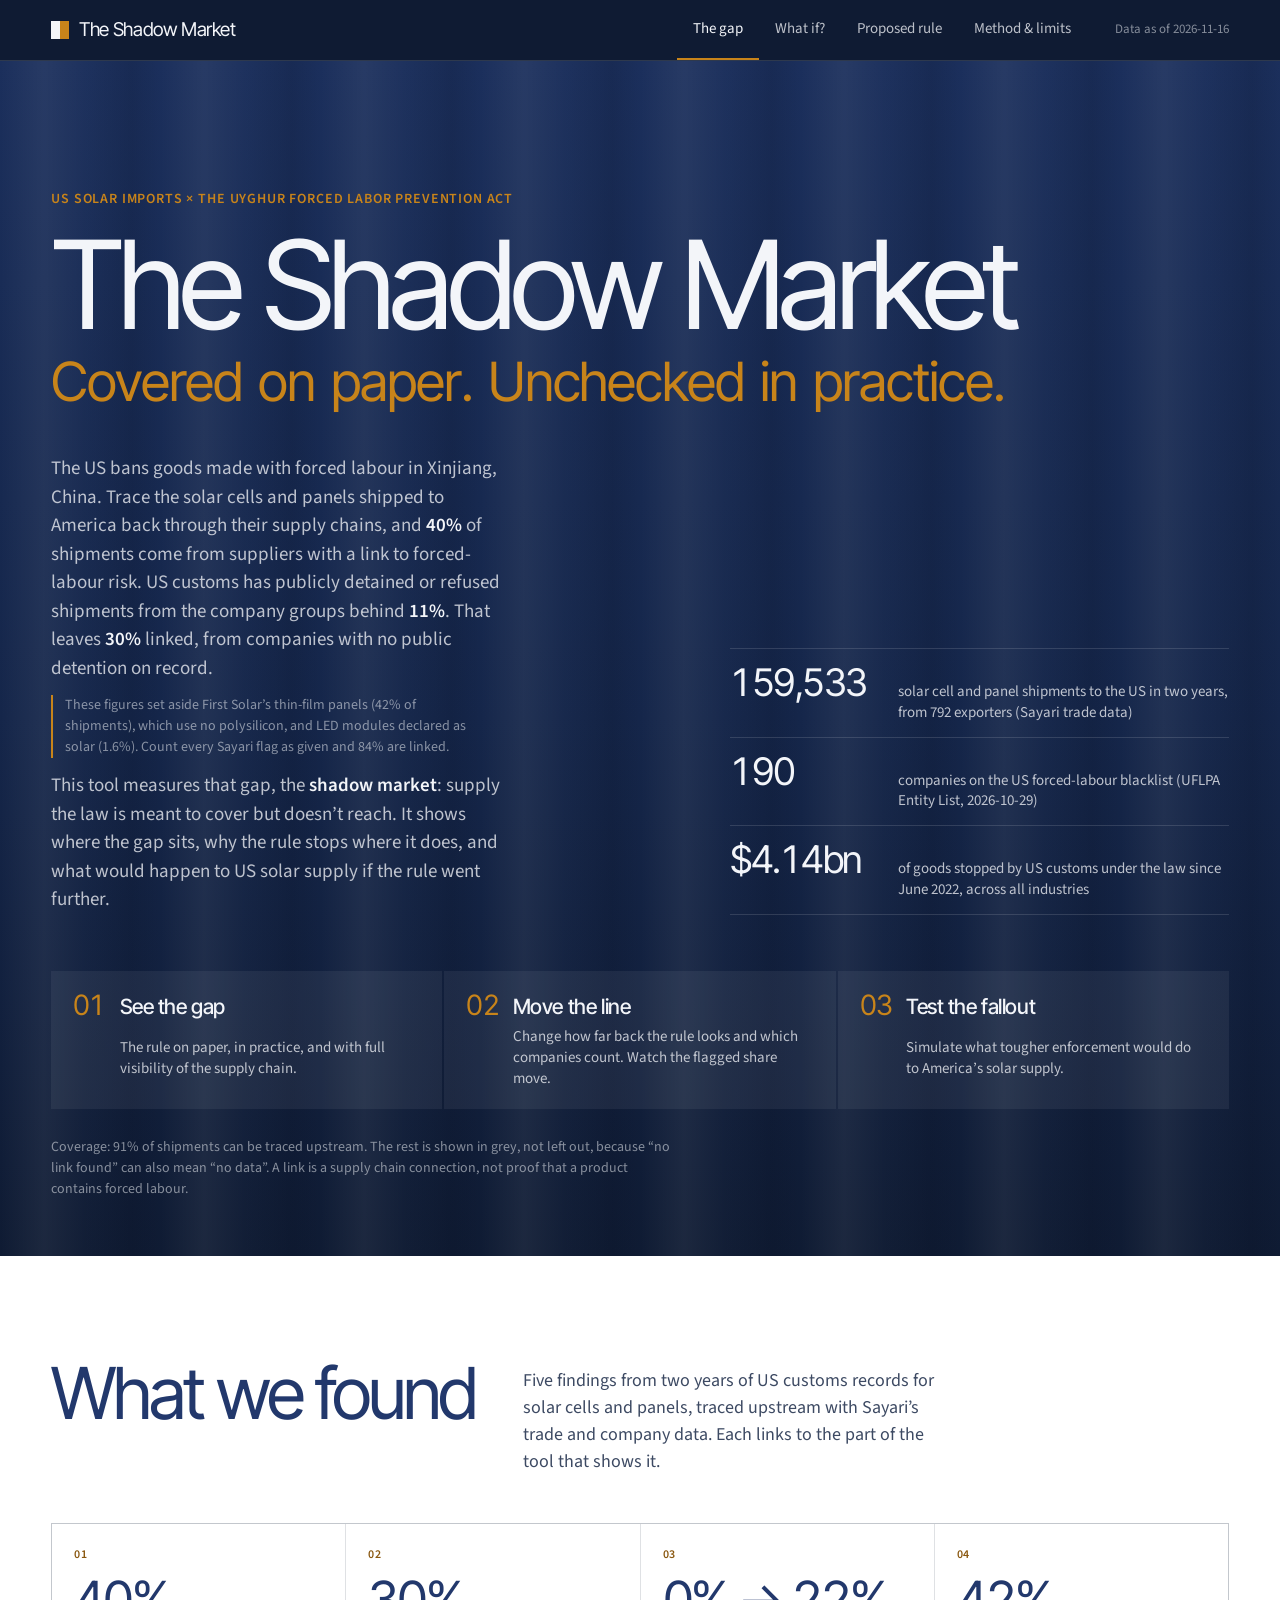
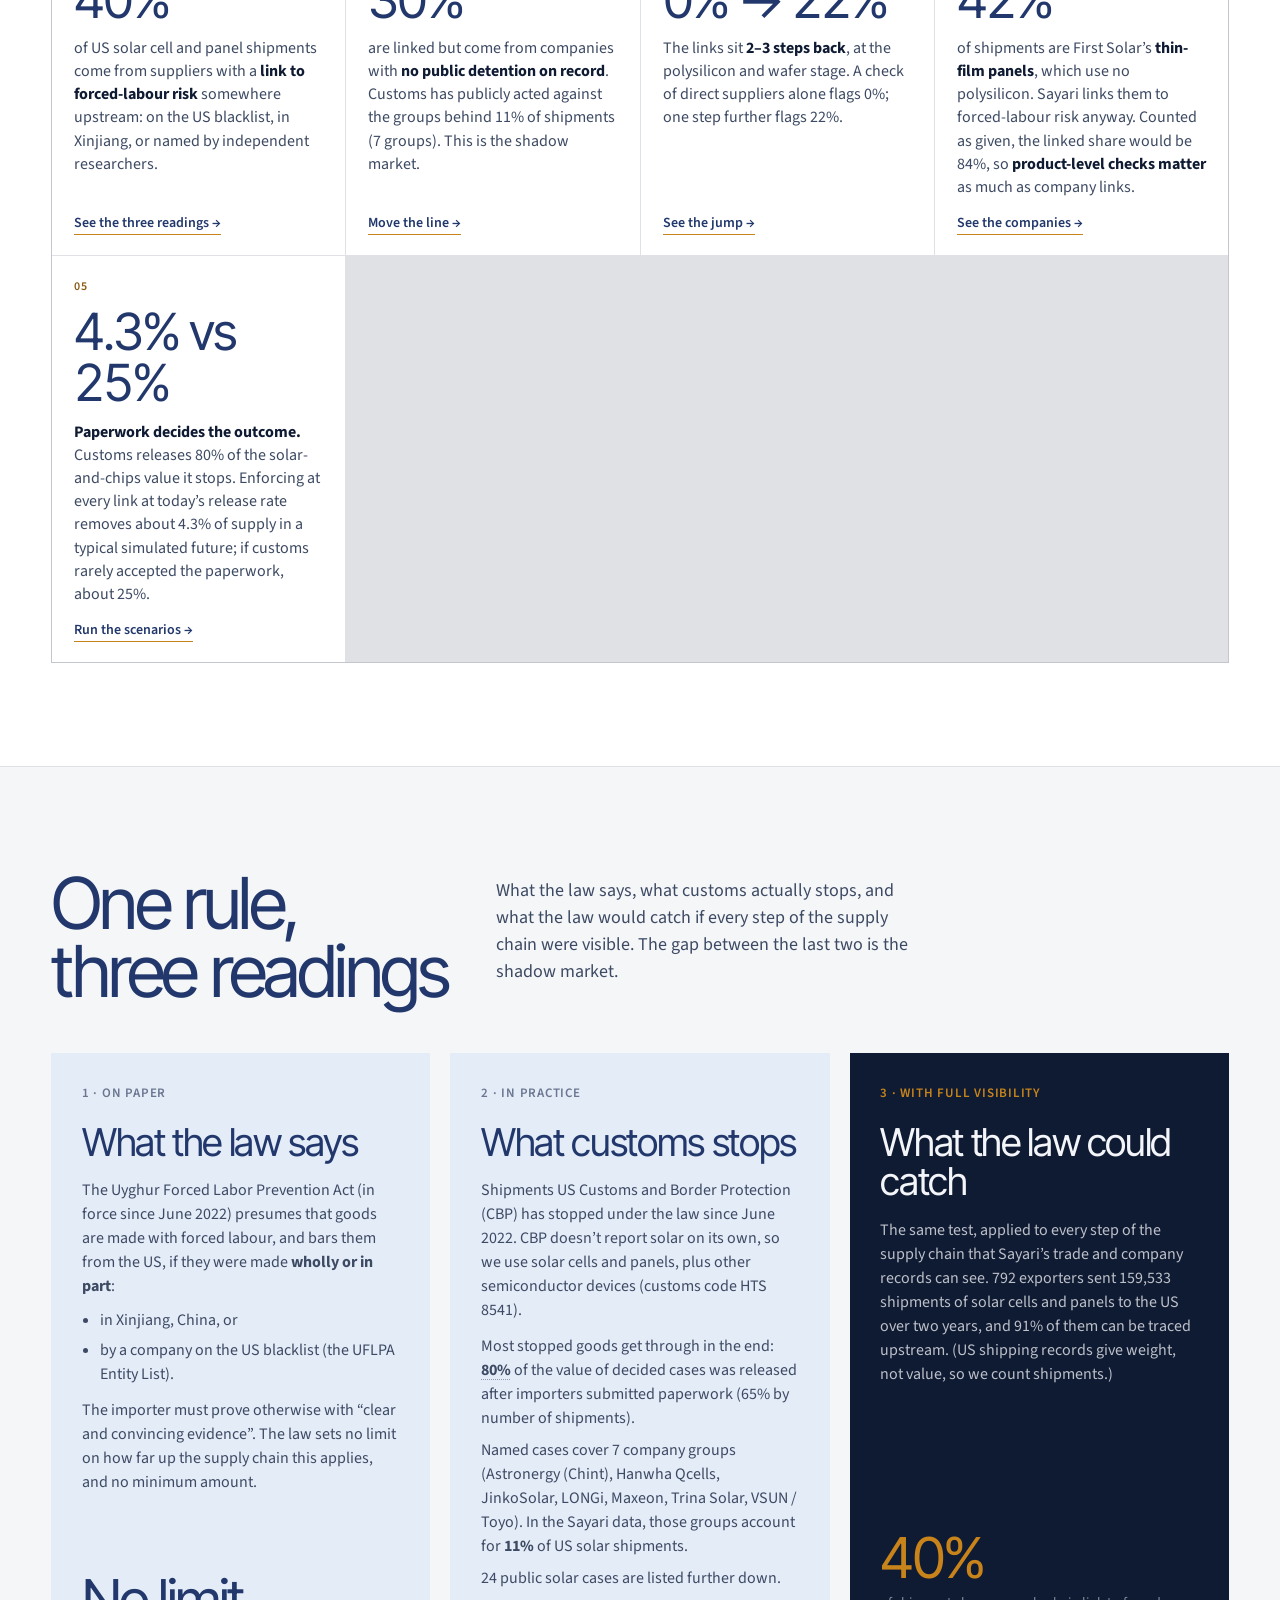
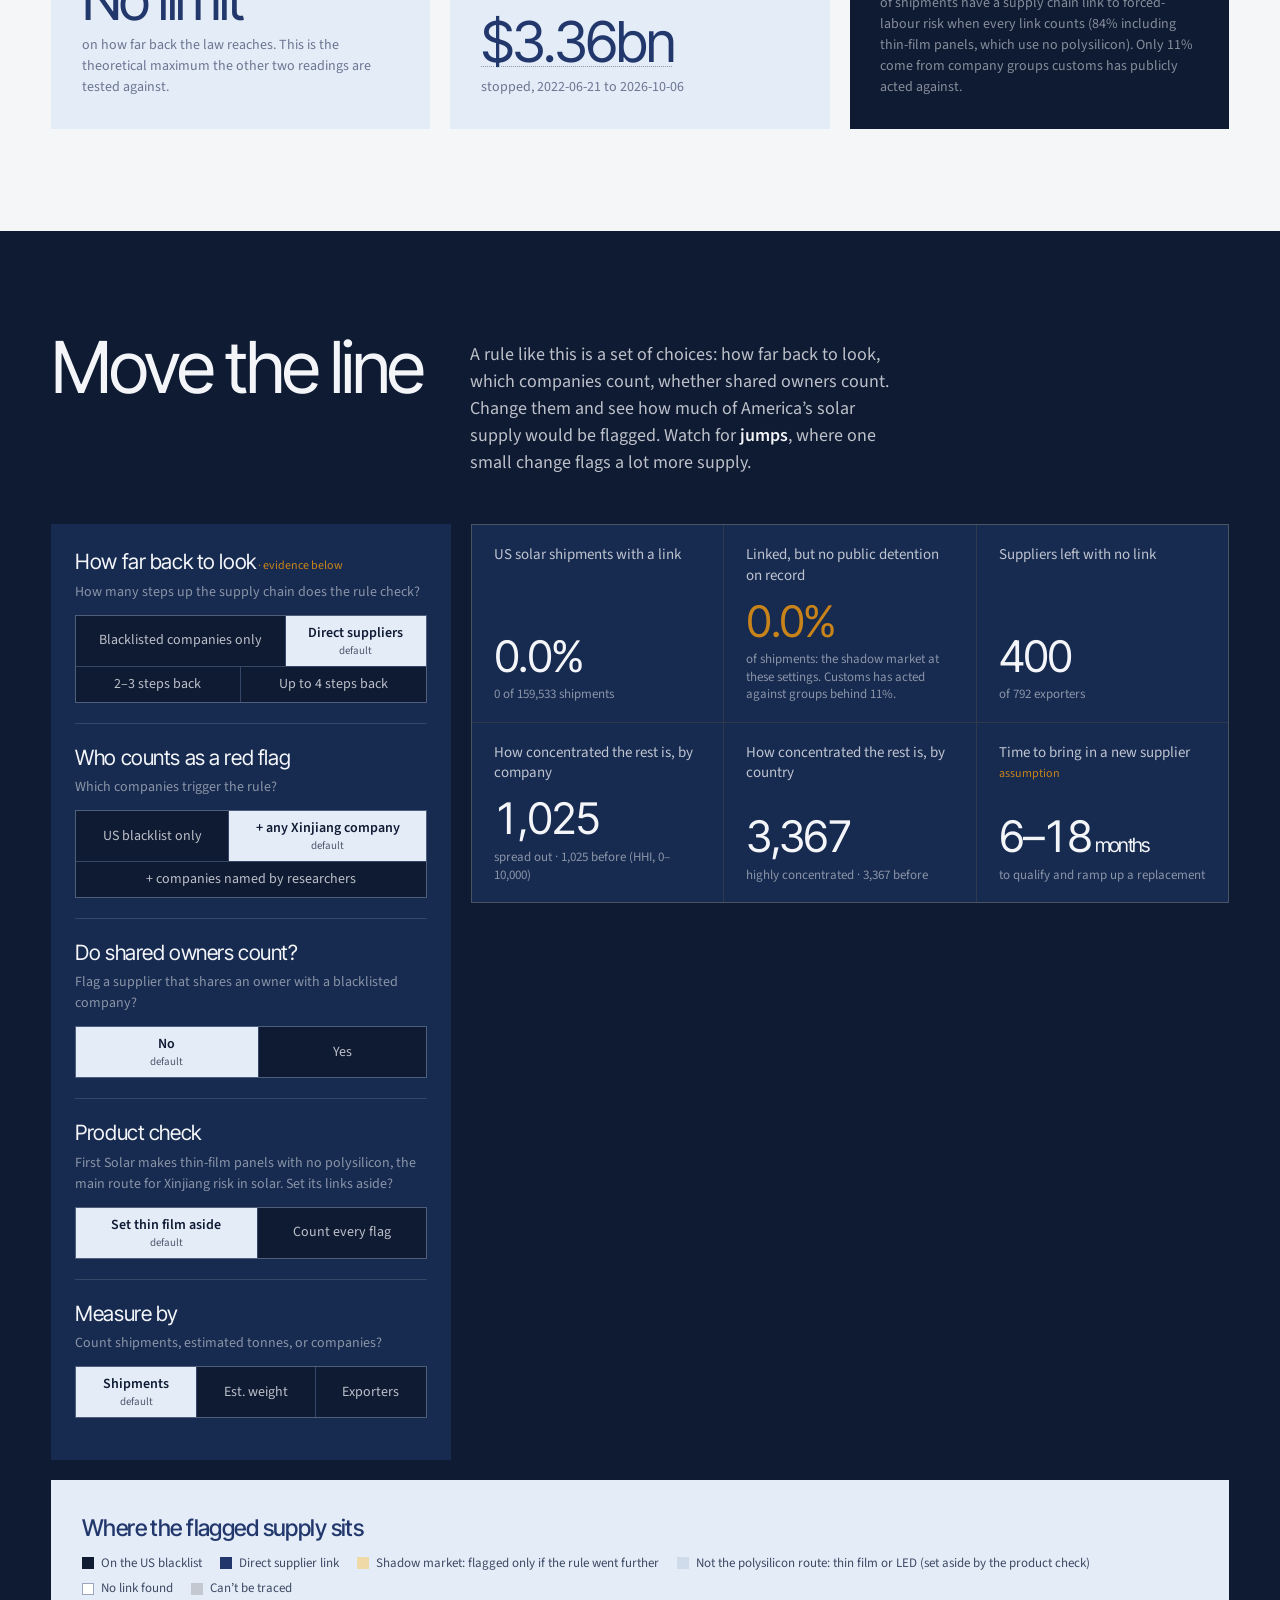
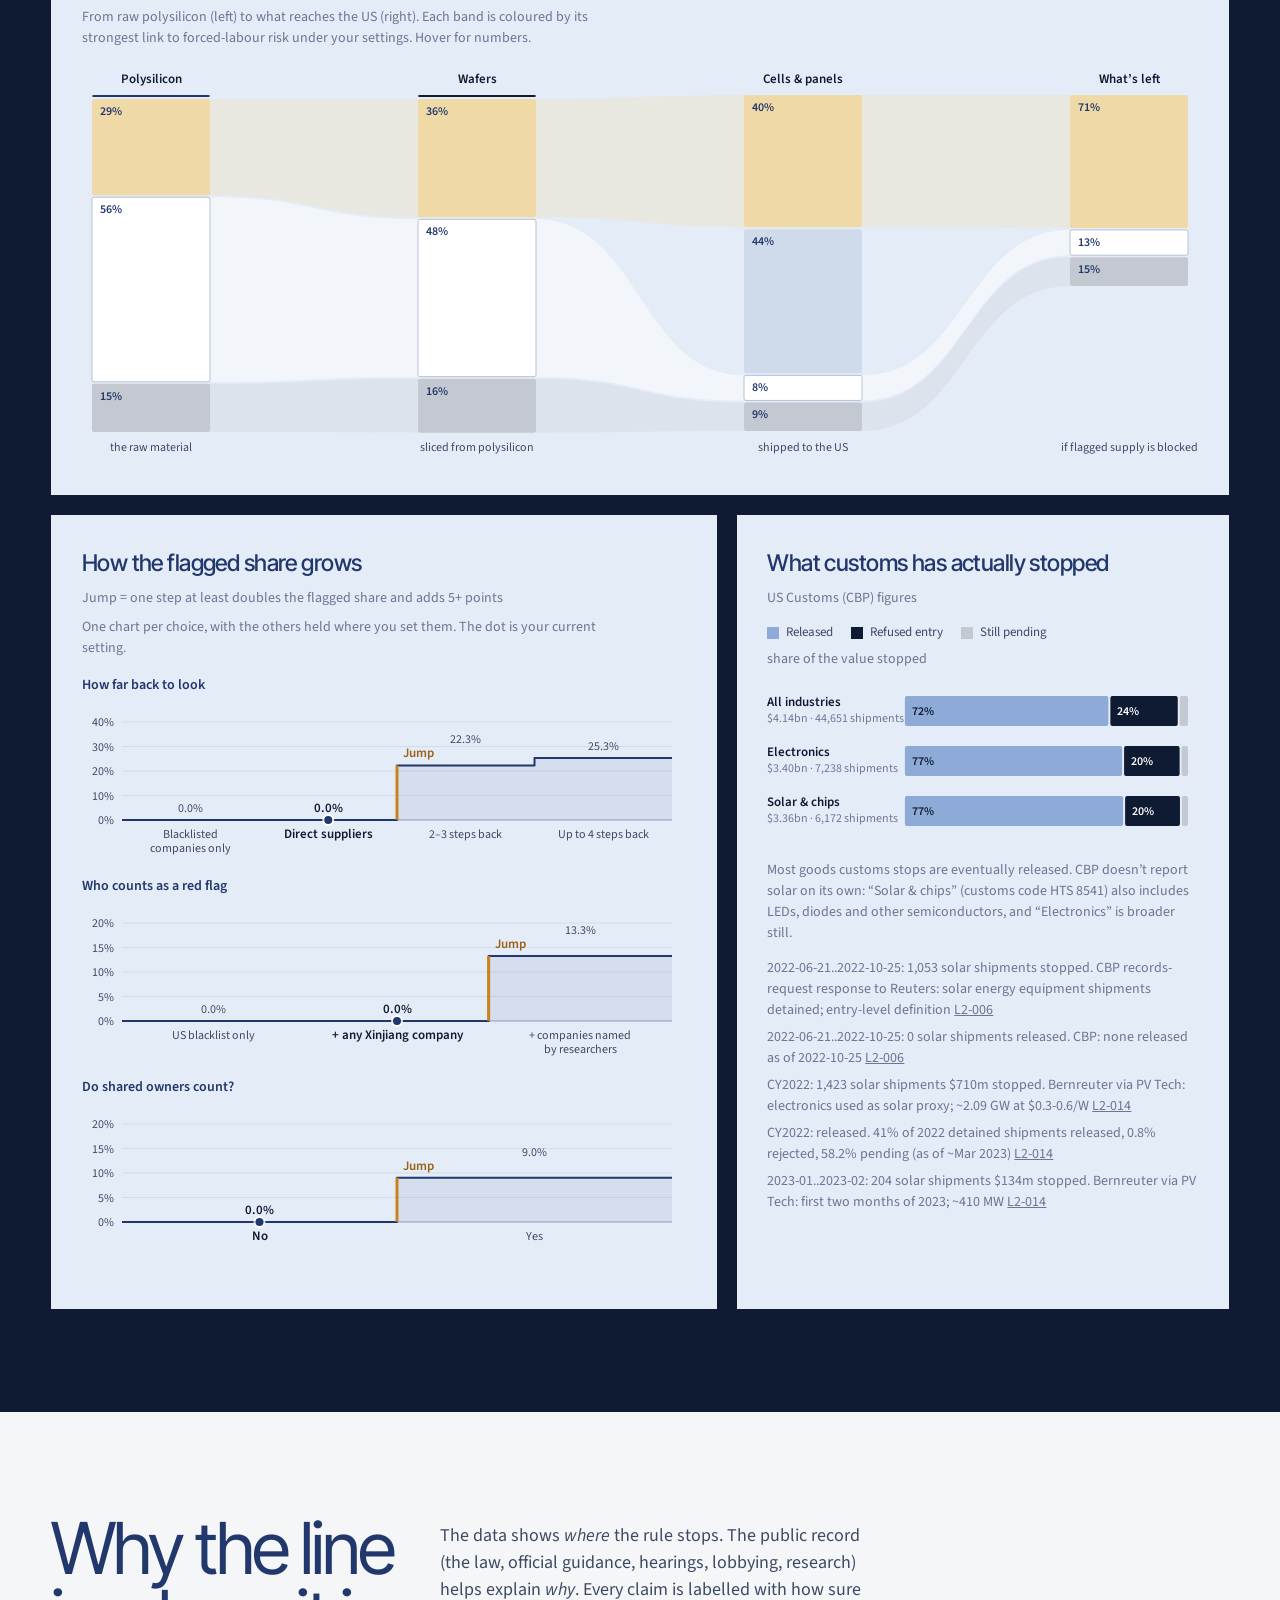
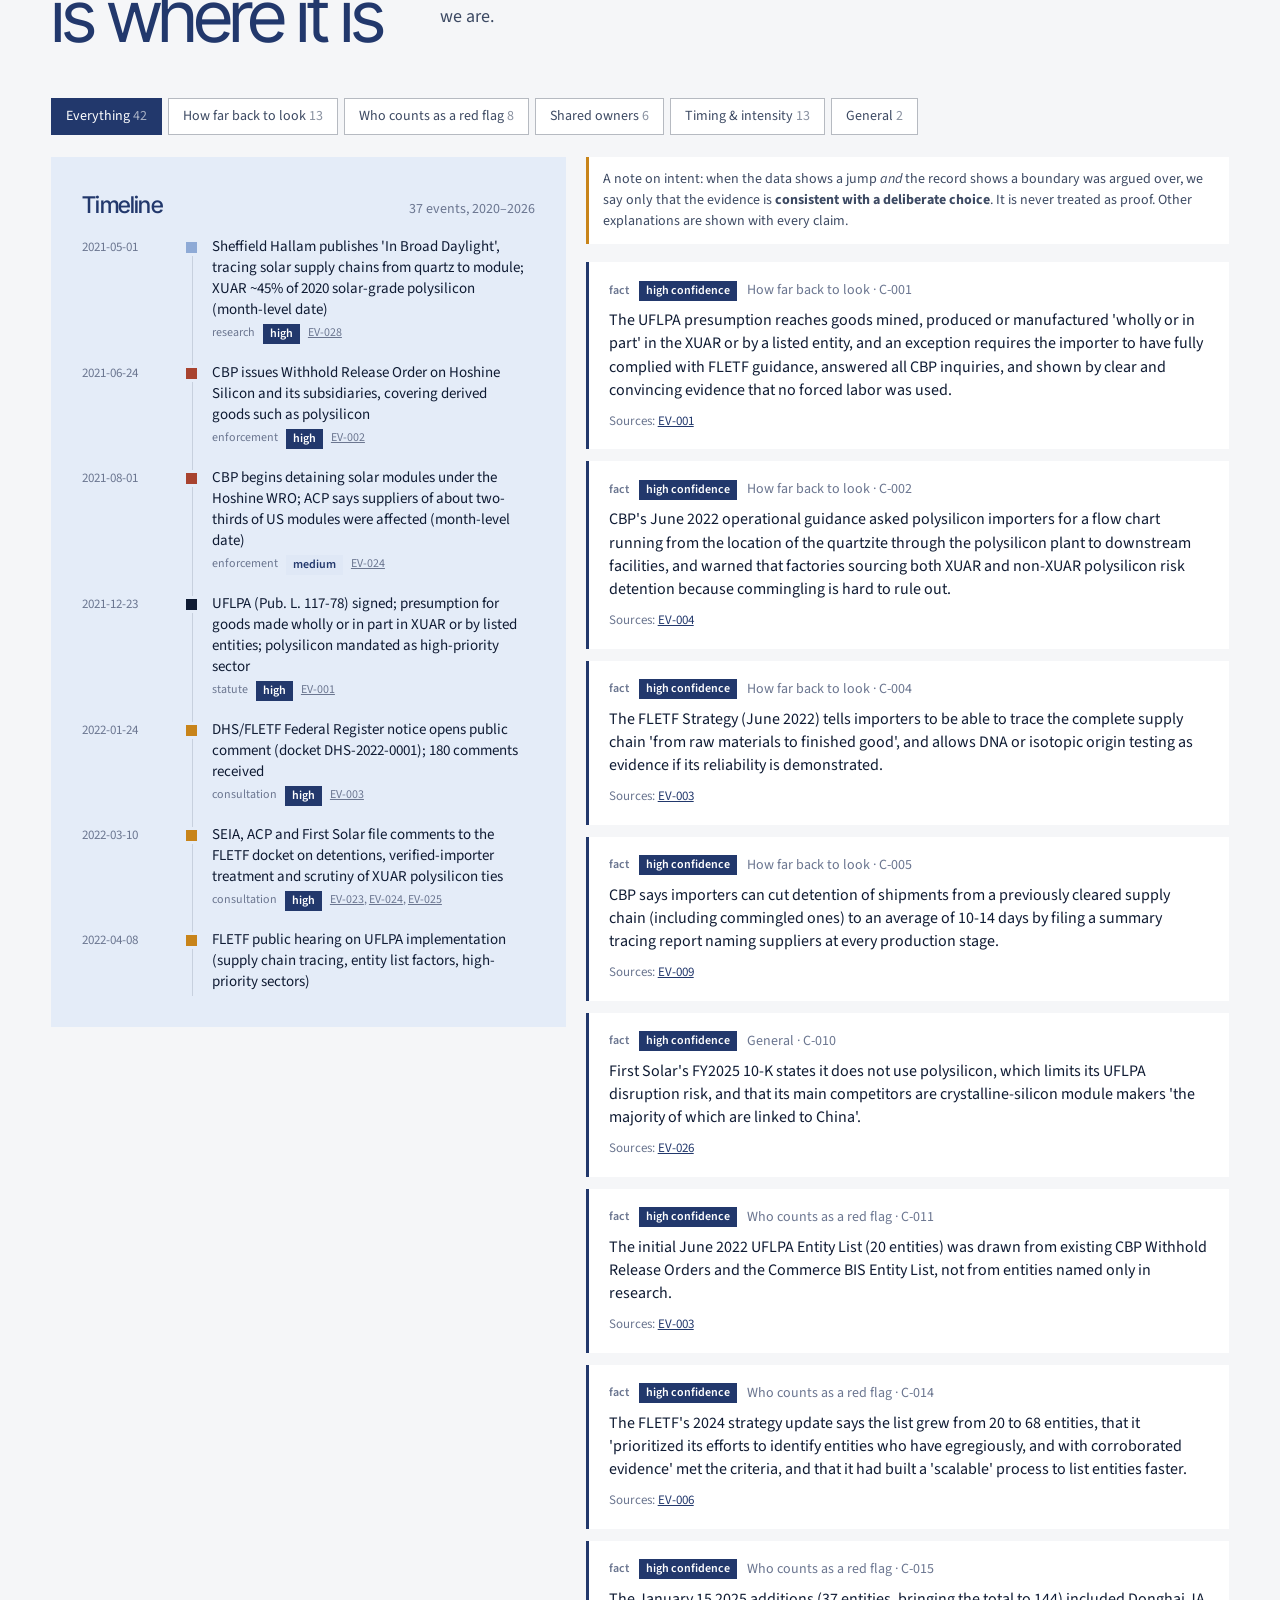
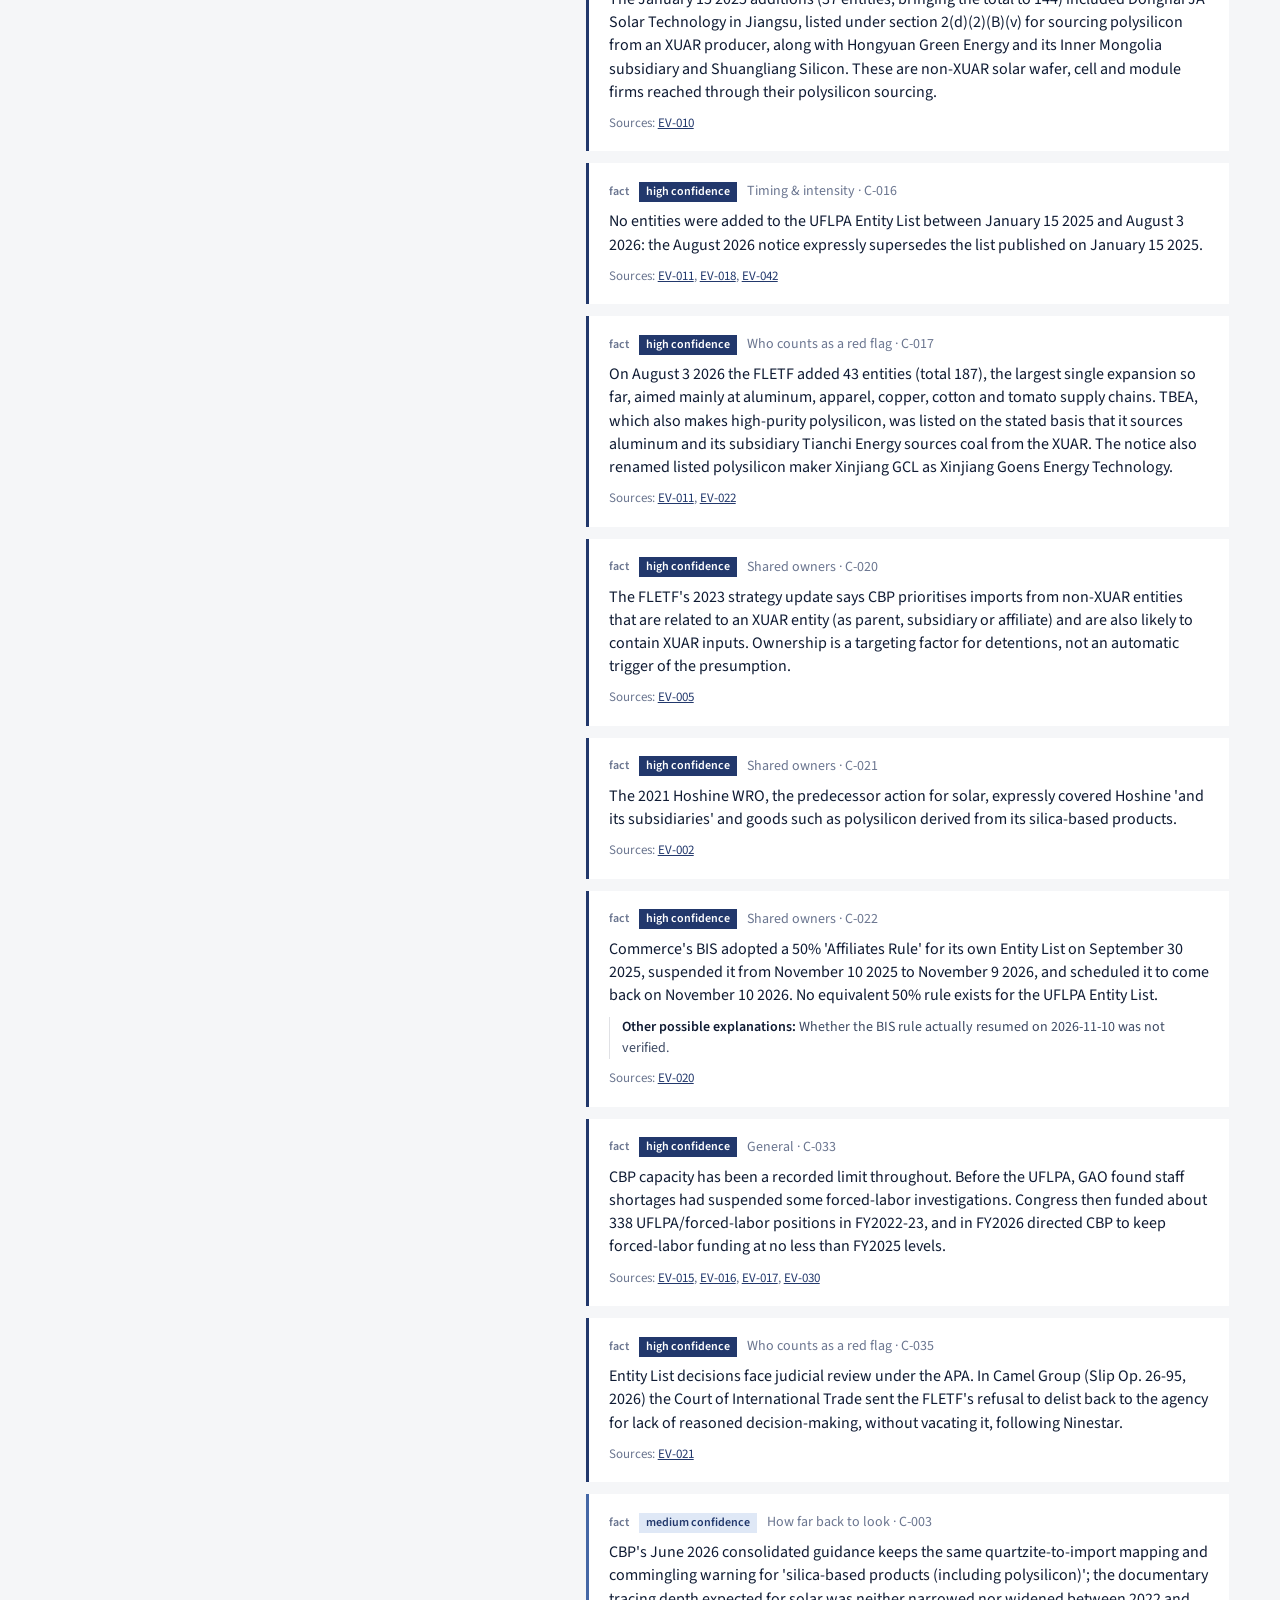
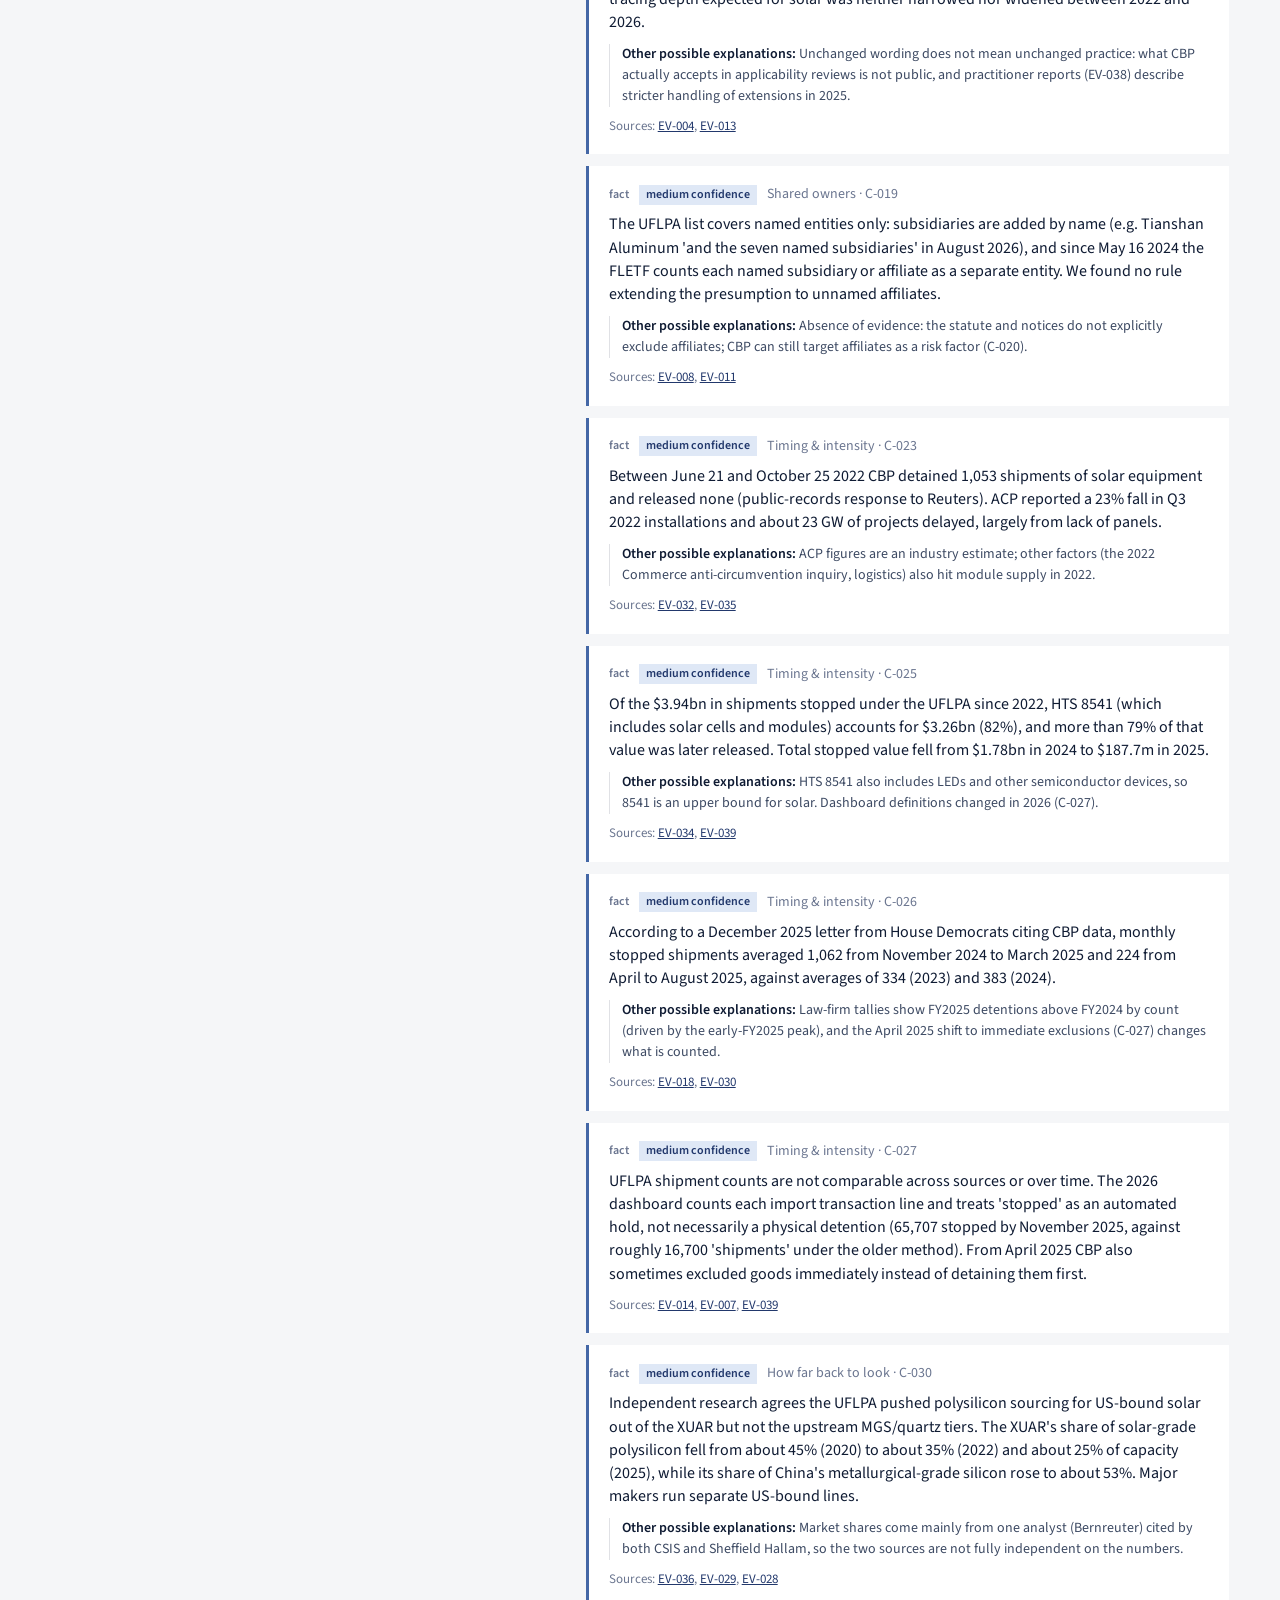
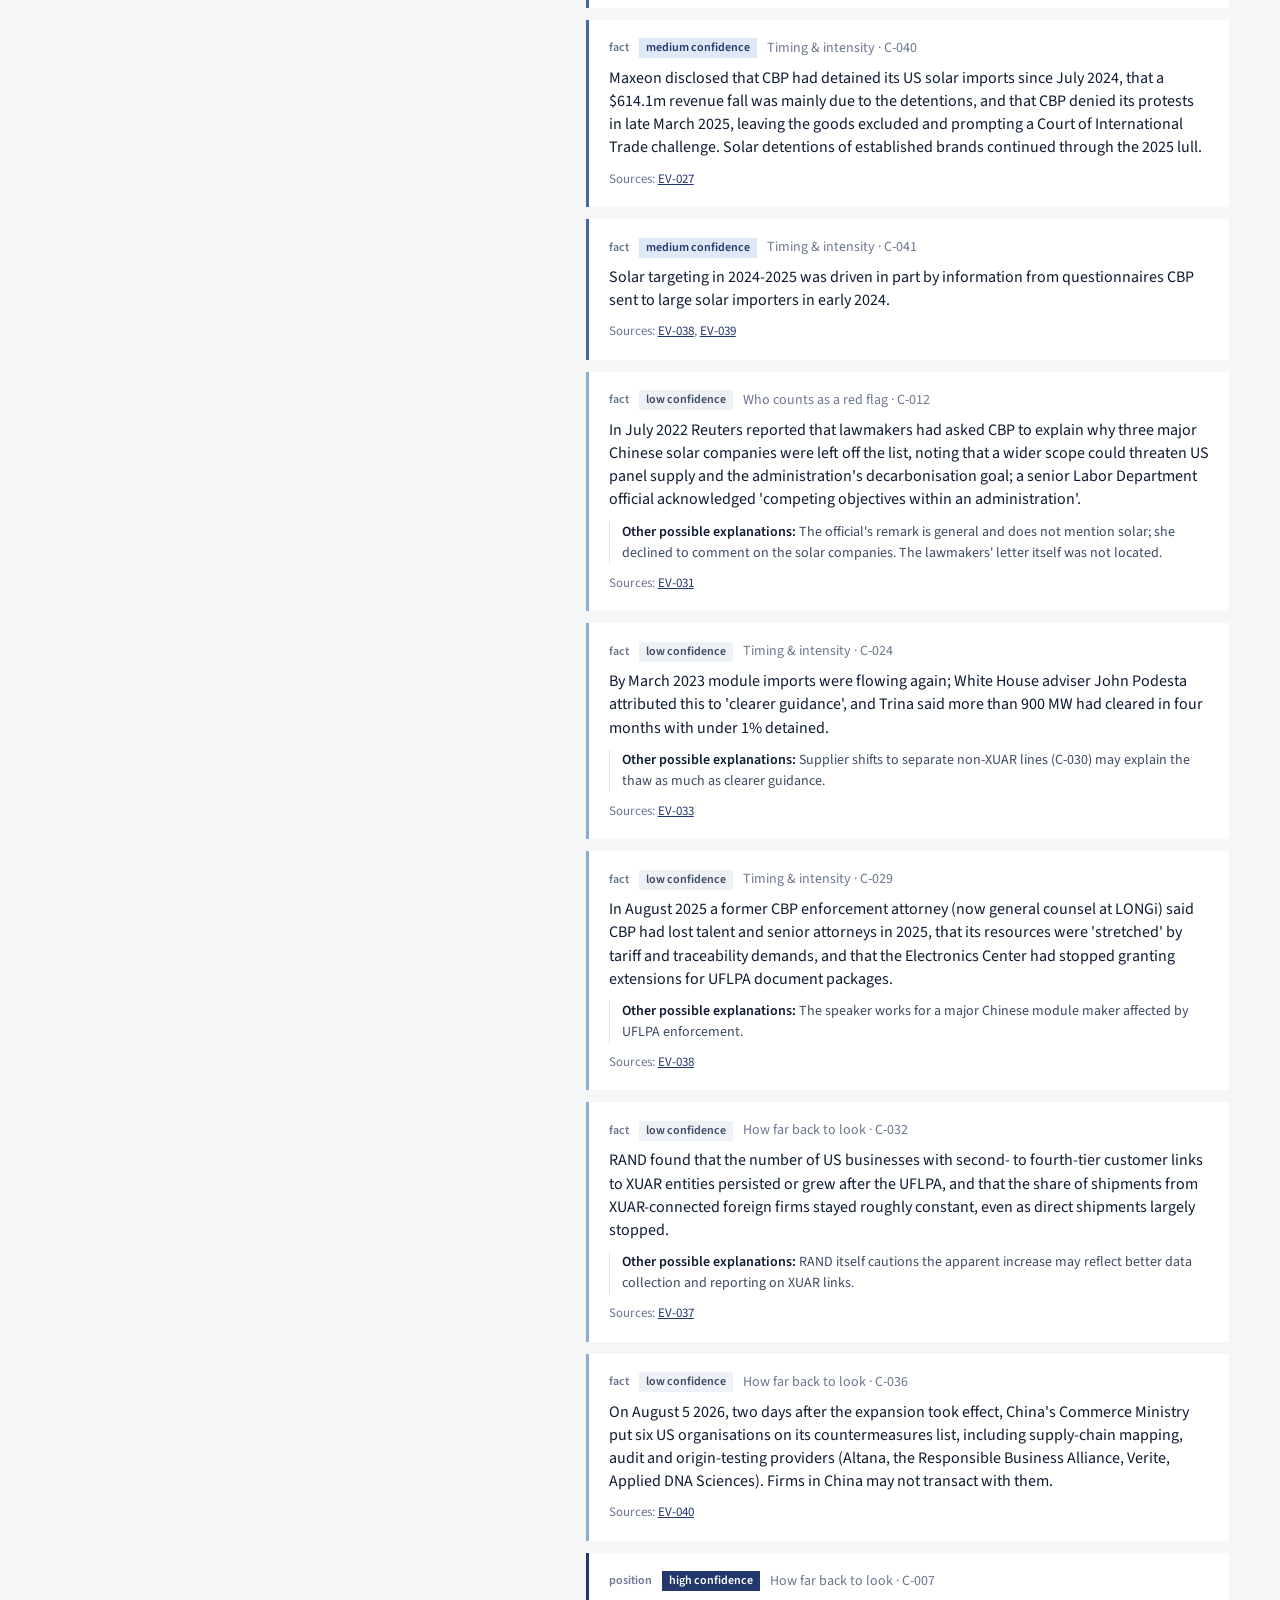
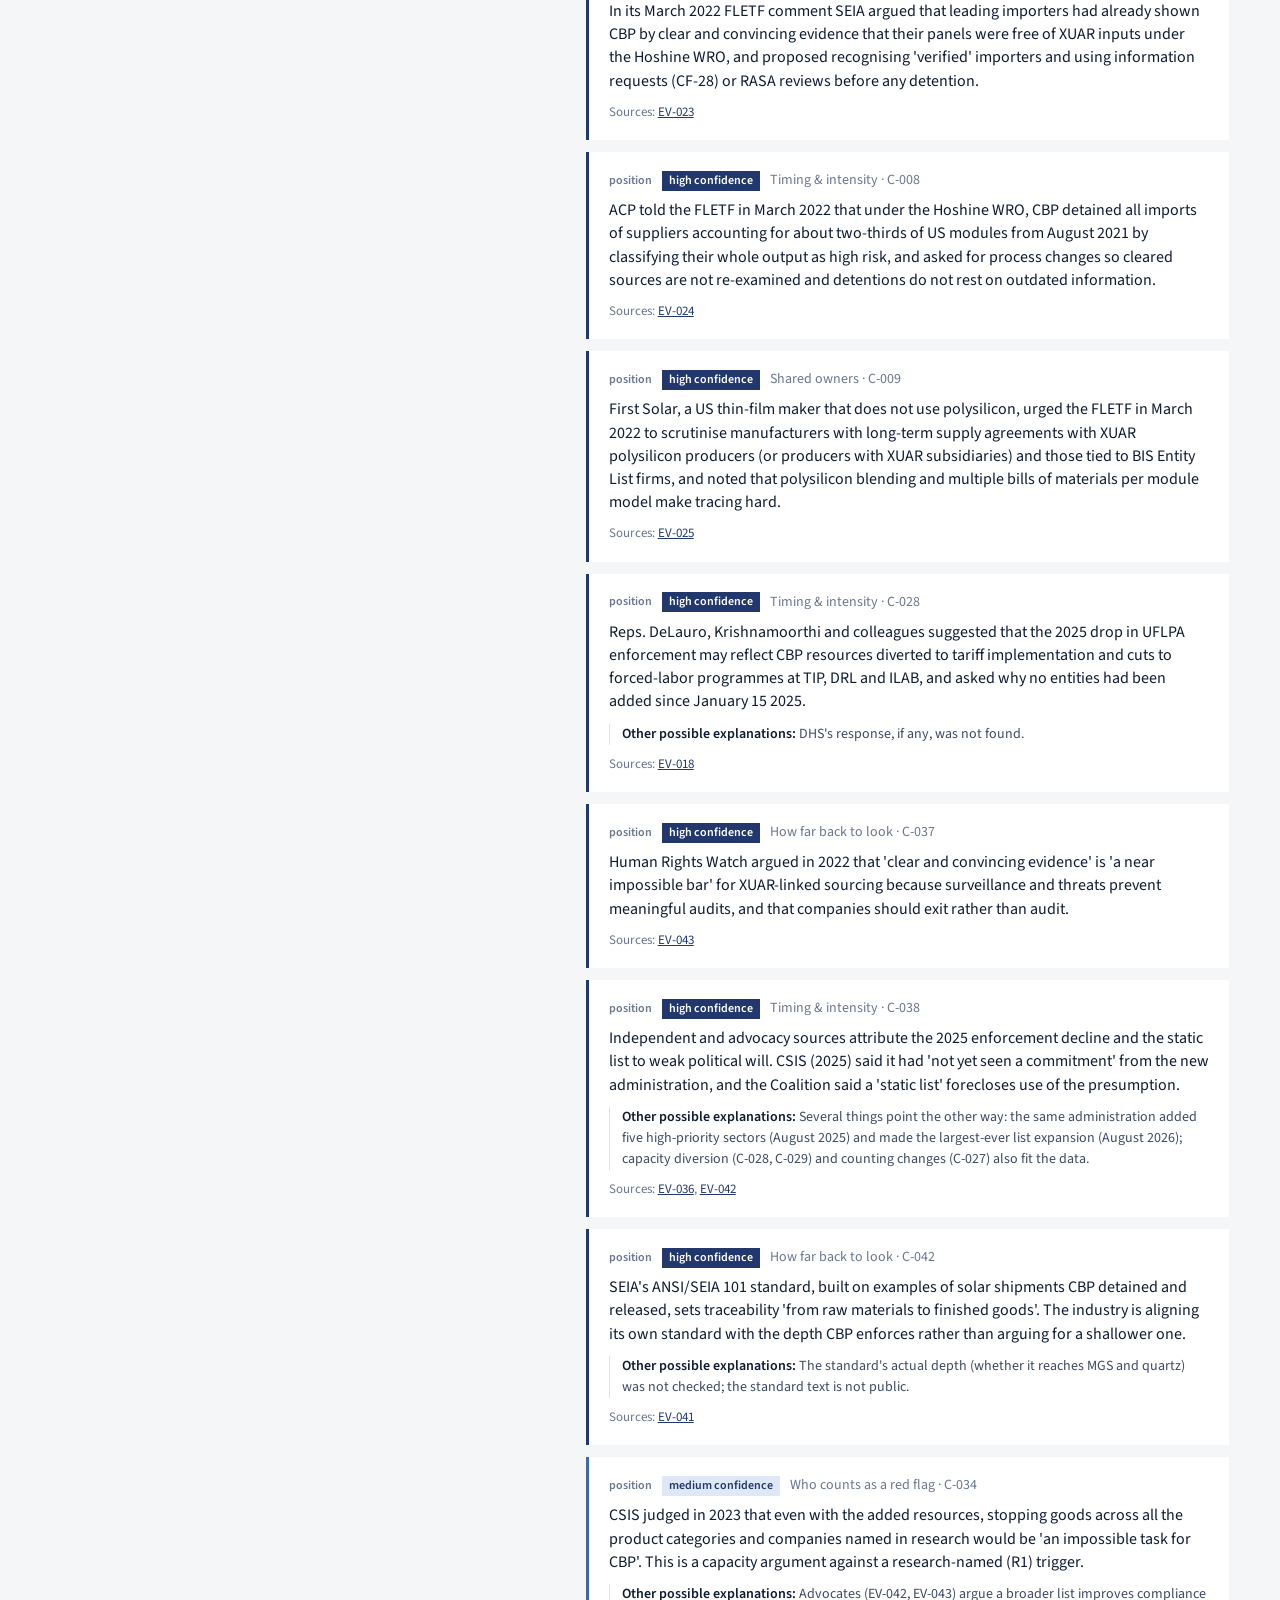
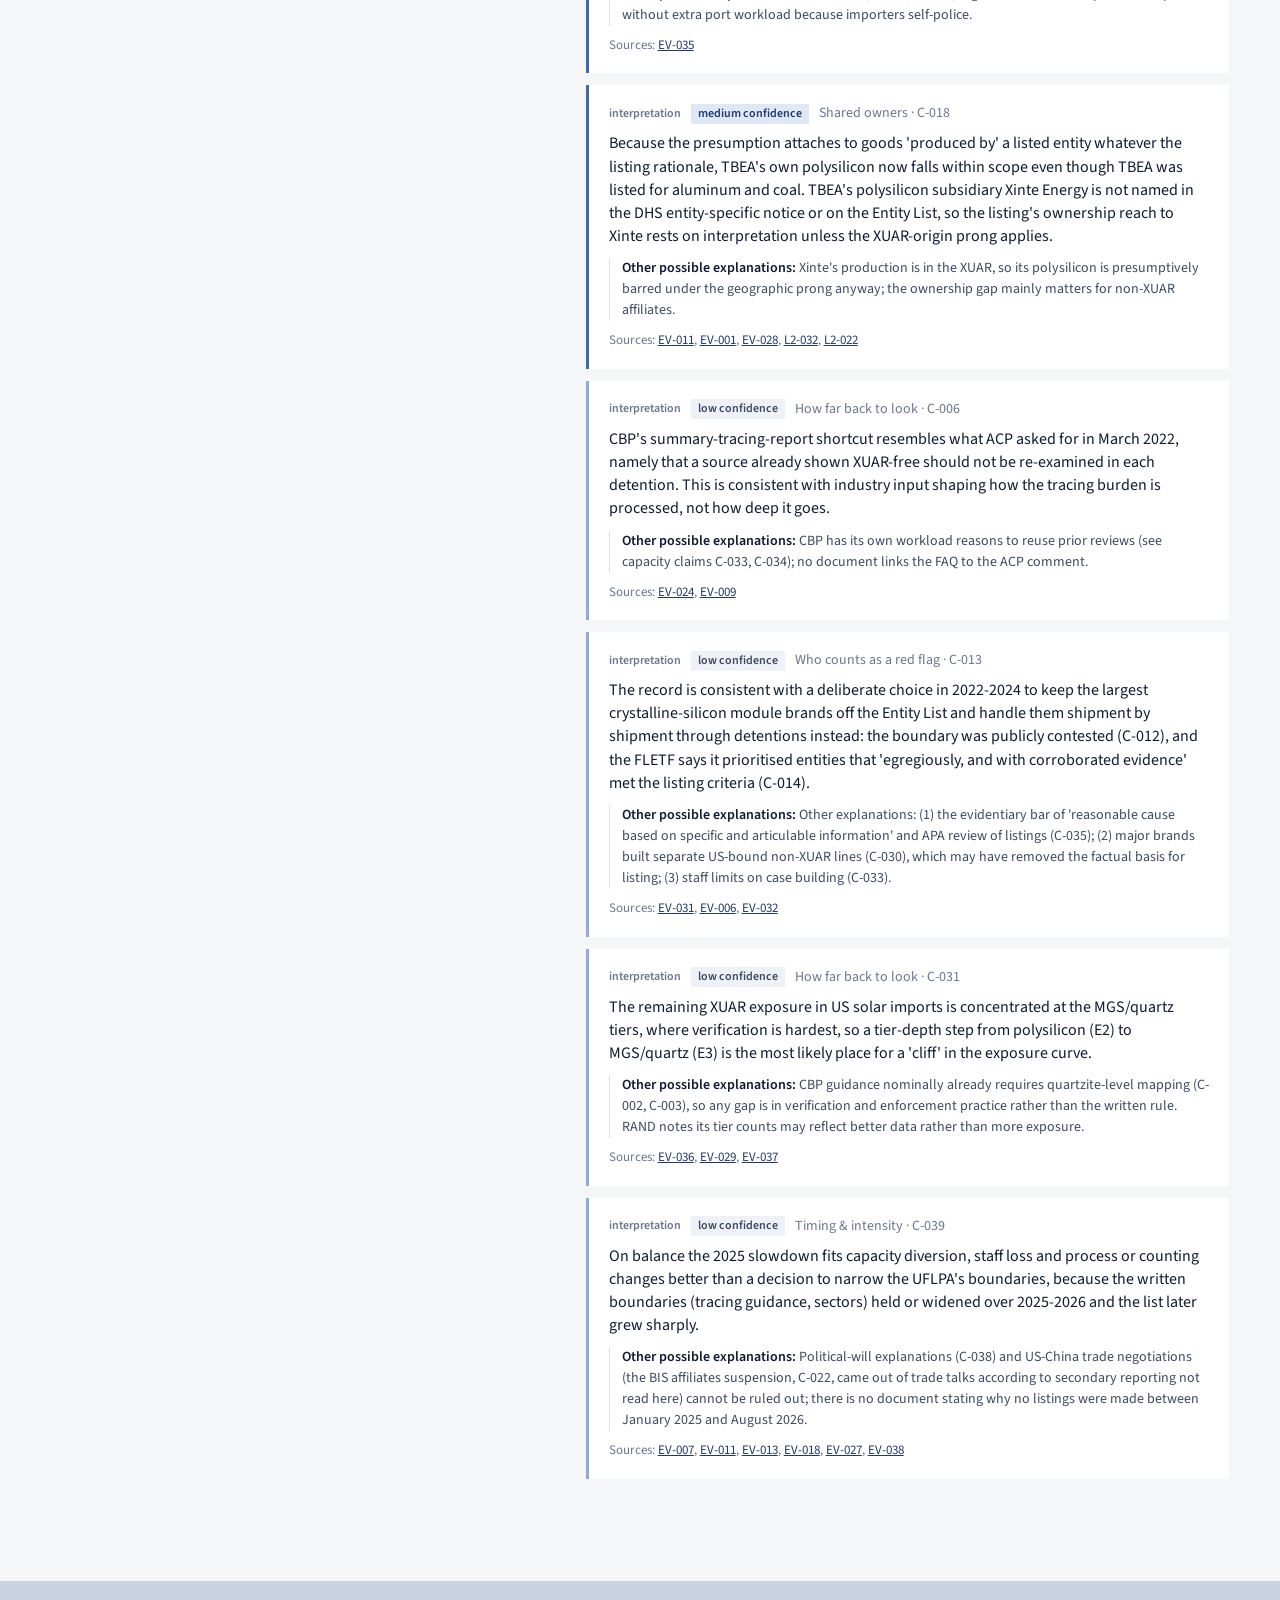
==== site/index.html @ dfdcbe00 "Add favicon based on the nav logo mark Co-Authored-By: Claude Opus 5.5 <noreply@anthropic.com>" ====
<!doctype html>
<html lang="en">
<head>
<meta charset="utf-8">
<meta name="viewport" content="width=device-width, initial-scale=1">
<title>The Shadow Market</title>
<link rel="icon" href="favicon.svg" type="image/svg+xml">
<link rel="icon" href="favicon-32.png" type="image/png" sizes="32x32">
<link rel="apple-touch-icon" href="apple-touch-icon.png">
<meta name="description" content="How much of America’s solar supply slips past its forced-labour ban? Trace US solar imports back through their supply chains and simulate what tougher enforcement would do.">
<link rel="preconnect" href="https://fonts.googleapis.com">
<link rel="preconnect" href="https://fonts.gstatic.com" crossorigin>
<link href="https://fonts.googleapis.com/css2?family=Inter+Tight:wght@300;400;500;600&family=Source+Sans+3:ital,wght@0,400;0,600;1,400&display=swap" rel="stylesheet">
<link rel="stylesheet" href="styles.css">
</head>
<body>

<nav class="nav" aria-label="Main">
  <div class="wrap">
    <a class="brand" href="#explorer"><span class="mark" aria-hidden="true"></span>The Shadow Market</a>
    <div class="tabs" role="tablist">
      <a href="#explorer" data-view="explorer">The gap</a>
      <a href="#simulation" data-view="simulation">What if?</a>
      <a href="#proposed" data-view="proposed">Proposed rule</a>
      <a href="#method" data-view="method">Method &amp; limits</a>
    </div>
    <span class="snap" id="snap"></span>
  </div>
</nav>

<!-- ============================================================ EXPLORER -->
<main class="view" id="view-explorer">

  <header class="hero">
    <div class="wrap">
      <p class="kicker">US solar imports × the Uyghur Forced Labor Prevention Act</p>
      <h1 class="title-h1"><span>The Shadow Market</span><span class="soft sub">Covered on paper. Unchecked in practice.</span></h1>
      <div class="hero-grid">
        <div>
          <p class="lede" id="hero-lede">The US bans goods made with forced labour in Xinjiang, China. Check only the companies that ship solar cells and panels to America, roughly how the rule is applied today, and almost nothing is flagged. Follow the same supply chains back to the polysilicon and wafers, and most shipments connect to companies linked to forced labour.</p>
          <p class="hero-check" id="hero-check"></p>
          <p class="lede lede-2">This tool measures that gap, the <b>shadow market</b>: supply the law is meant to cover but doesn’t reach. It shows where the gap sits, why the rule stops where it does, and what would happen to US solar supply if the rule went further.</p>
        </div>
        <div class="hero-stats" id="hero-stats"></div>
      </div>
      <ol class="steps">
        <li><a href="#layers"><span class="n">01</span><b>See the gap</b><span>The rule on paper, in practice, and with full visibility of the supply chain.</span></a></li>
        <li><a href="#dials-section"><span class="n">02</span><b>Move the line</b><span>Change how far back the rule looks and which companies count. Watch the flagged share move.</span></a></li>
        <li><a href="#simulation"><span class="n">03</span><b>Test the fallout</b><span>Simulate what tougher enforcement would do to America’s solar supply.</span></a></li>
      </ol>
      <p class="coverage" id="coverage"></p>
    </div>
  </header>

  <!-- findings -->
  <section id="findings" class="findings">
    <div class="wrap">
      <div class="sec-head">
        <h2 class="display">What we found</h2>
        <p class="lede">Five findings from two years of US customs records for solar cells and panels, traced upstream with Sayari’s trade and company data. Each links to the part of the tool that shows it.</p>
      </div>
      <ol class="find-list" id="find-list"></ol>
    </div>
  </section>

  <!-- three layers -->
  <section id="layers">
    <div class="wrap">
      <div class="sec-head">
        <h2 class="display">One rule,<br>three readings</h2>
        <p class="lede">What the law says, what customs actually stops, and what the law would catch if every step of the supply chain were visible. The gap between the last two is the shadow market.</p>
      </div>
      <div class="layers">
        <article class="panel layer" id="layer1"></article>
        <article class="panel layer" id="layer2"></article>
        <article class="panel layer accent" id="layer3"></article>
      </div>
    </div>
  </section>

  <!-- explorer -->
  <section class="dark" id="dials-section">
    <div class="wrap">
      <div class="sec-head">
        <h2 class="display">Move the line</h2>
        <p class="lede">A rule like this is a set of choices: how far back to look, which companies count, whether shared owners count. Change them and see how much of America’s solar supply would be flagged. Watch for <b>jumps</b>, where one small change flags a lot more supply.</p>
      </div>
      <div class="explorer-grid">
        <div class="controls" id="dials"></div>
        <div>
          <div class="readout" id="readout"></div>
        </div>
      </div>
      <div class="charts">
        <div class="panel" id="flow-panel">
          <div class="panel-title"><h4>Where the flagged supply sits</h4><div class="legend" id="flow-legend"></div></div>
          <p class="small panel-sub">From raw polysilicon (left) to what reaches the US (right). Each band is coloured by its strongest link to forced-labour risk under your settings. Hover for numbers.</p>
          <div id="flow"></div>
        </div>
        <div class="chart-row">
          <div class="panel" id="curve-panel">
            <div class="panel-title"><h4>How the flagged share grows</h4><span class="small" id="curve-note"></span></div>
            <p class="small panel-sub">One chart per choice, with the others held where you set them. The dot is your current setting.</p>
            <div id="curves"></div>
          </div>
          <div class="panel" id="enf-panel">
            <div class="panel-title"><h4>What customs has actually stopped</h4><span class="small">US Customs (CBP) figures</span></div>
            <div id="enf"></div>
          </div>
        </div>
      </div>
    </div>
  </section>

  <!-- why the line is here -->
  <section id="why">
    <div class="wrap">
      <div class="sec-head">
        <h2 class="display">Why the line<br>is where it is</h2>
        <p class="lede">The data shows <em>where</em> the rule stops. The public record (the law, official guidance, hearings, lobbying, research) helps explain <em>why</em>. Every claim is labelled with how sure we are.</p>
      </div>
      <div class="chips" id="dial-chips" role="group" aria-label="Filter evidence by choice"></div>
      <div class="why-grid">
        <div class="panel flat">
          <div class="panel-title"><h4>Timeline</h4><span class="small" id="tl-count"></span></div>
          <ol class="timeline" id="timeline"></ol>
        </div>
        <div>
          <p class="intent-note">A note on intent: when the data shows a jump <i>and</i> the record shows a boundary was argued over, we say only that the evidence is <b>consistent with a deliberate choice</b>. It is never treated as proof. Other explanations are shown with every claim.</p>
          <div class="claims" id="claims"></div>
        </div>
      </div>
    </div>
  </section>

  <!-- companies -->
  <section class="mist" id="companies">
    <div class="wrap">
      <div class="sec-head">
        <h2 class="display">The companies<br>behind the numbers</h2>
        <p class="lede">A company is only named alongside how it is linked, how confident we are, and the source. A link means a supply chain connection, not proof that a product contains forced labour.</p>
      </div>
      <div class="panel" id="company-exposure"></div>
      <div class="panel" style="margin-top:24px" id="company-cases"></div>
    </div>
  </section>
</main>

<!-- ============================================================ SIMULATION -->
<main class="view" id="view-simulation">
  <header class="hero sim-hero">
    <div class="wrap">
      <p class="kicker">Simulation · 10,000 possible futures</p>
      <h1 class="sim-h1">What if customs<br><span class="soft">looked further?</span></h1>
      <div class="hero-grid">
        <p class="lede">Suppose US customs started blocking solar shipments whose supply chains link to forced labour further upstream. How much solar supply would America lose, and would there be a shortage? Nobody knows the inputs exactly, so the simulation plays the scenario out 10,000 times, each with slightly different assumptions, and shows the range of what could happen.</p>
        <ol class="chain" aria-label="How the simulation works">
          <li><b>1</b><span>The rule <em>flags</em> suppliers with a link to forced-labour risk</span></li>
          <li><b>2</b><span>Customs <em>stops</em> some of their shipments</span></li>
          <li><b>3</b><span>Some are <em>released</em> once importers show paperwork</span></li>
          <li><b>4</b><span>Some blocked supply <em>gets back in</em> another way</span></li>
          <li class="eq"><b>=</b><span>Supply <em>lost</em>. Can stock and new suppliers cover it?</span></li>
        </ol>
      </div>
    </div>
  </header>

  <section class="sim-body">
    <div class="wrap">
      <div class="presets" id="sim-presets" role="group" aria-label="Scenarios"></div>
      <div class="sim-layout">
        <aside class="controls sim-controls" id="sim-controls" aria-label="Scenario settings"></aside>
        <div class="sim-results">
          <div class="sim-head" id="sim-head"></div>
          <div class="readout light" id="sim-readout" aria-live="polite"></div>
          <article class="analysis" id="sim-analysis" aria-live="polite"></article>
          <div class="panel">
            <div class="panel-title"><h4>Where the supply goes</h4><span class="small">typical future · bar = 9 in 10 futures · <span class="mark-prev"></span> your last setting</span></div>
            <div id="sim-funnel"></div>
          </div>
          <div class="sim-grid">
            <div class="panel">
              <div class="panel-title"><h4>100 possible futures</h4></div>
              <p class="small panel-sub">Each square stands for 100 of the 10,000 simulated futures.</p>
              <div id="sim-futures"></div>
              <div class="legend" id="sim-futures-legend" style="margin-top:14px"></div>
            </div>
            <div class="panel">
              <div class="panel-title"><h4>How bad could it get?</h4></div>
              <p class="small panel-sub">How often each size of loss came up. <span class="mark-prev dash"></span> outline = your last setting.</p>
              <div id="sim-dist"></div>
            </div>
          </div>
          <div class="panel">
            <div class="panel-title"><h4>The same scenario at every reach</h4><span class="small">typical loss · line = 9 in 10 futures · click a bar to switch</span></div>
            <div id="sim-reach"></div>
          </div>
          <div class="panel">
            <div class="panel-title"><h4>What matters most</h4><span class="small">how far the typical loss moves if we’re wrong about each input</span></div>
            <div id="sim-tornado"></div>
          </div>
        </div>
      </div>

      <details class="panel flat sim-details">
        <summary><h4>How the model works, and where each number comes from</h4></summary>
        <ol id="sim-model" class="model-list"></ol>
        <div class="tbl-wrap"><table class="tbl" id="sim-inputs"></table></div>
        <p class="small">Every input is drawn from a range around the value you set, so each future is slightly different. Results are reproducible: seed <span id="sim-seed"></span>, <span id="sim-runs"></span> runs.</p>
      </details>
    </div>
  </section>
</main>

<!-- ============================================================ PROPOSED RULE (Case 2) -->
<main class="view" id="view-proposed">
  <header class="hero sim-hero">
    <div class="wrap">
      <p class="kicker">Proposed rule · Case 2 · Optical transceivers</p>
      <h1 class="sim-h1">What if the rule changes?<br><span class="soft">Testing a regulation before it exists.</span></h1>
      <div class="hero-grid">
        <p class="lede">A different question from Case 1: not “what does today’s rule miss?” but “if this reported rule arrives, what would it cover, what would it leave out, and what would change for the people building AI data centres?” The core rule, a US restriction on Chinese optical transceivers, <b>has not been published</b>. This page runs on reported parameters and illustrative supply figures, and every input shows which it is.</p>
        <p class="pr-banner" role="note"><b>Scenario, not forecast.</b> Parameters marked <span class="tier medium">reported</span> have no official text yet.</p>
      </div>
    </div>
  </header>

  <section class="sim-body" id="pr-known">
    <div class="wrap">
      <div class="sec-head">
        <h2 class="display">What’s known</h2>
        <p class="lede">Each piece of intelligence is a card. Apply a card and it sets the rule’s design choices below; how sure we are of the card decides how much the simulation varies them.</p>
      </div>
      <div class="presets" id="pr-presets" role="group" aria-label="Scenarios"></div>
      <div class="why-grid">
        <div class="panel flat">
          <div class="panel-title"><h4>Signals so far</h4><span class="small">tier shown in words and colour</span></div>
          <ol class="timeline" id="pr-timeline"></ol>
        </div>
        <div>
          <div class="panel-title"><h4 style="font-family:var(--display);font-weight:500;font-size:23px;letter-spacing:-.025em;color:var(--navy);margin:0">Intelligence cards</h4>
            <div class="pr-card-tools"><button type="button" class="btn" id="pr-add">Add new intelligence</button><button type="button" class="btn" id="pr-export">Export cards (JSON)</button><label class="btn" for="pr-import">Import cards<input type="file" id="pr-import" accept="application/json,.json" hidden></label></div></div>
          <form class="panel pr-form" id="pr-form" hidden></form>
          <div class="claims" id="pr-cards"></div>
        </div>
      </div>
    </div>
  </section>

  <section class="dark" id="pr-gap">
    <div class="wrap">
      <div class="sec-head">
        <h2 class="display">The rule on paper<br>vs the supply chain</h2>
        <p class="lede">Who the rule would reach, compared with who supplies US AI data centres. The gap between the two is this case’s version of the shadow market.</p>
      </div>
      <div class="explorer-grid">
        <div class="controls" id="pr-levers"></div>
        <div>
          <div class="readout" id="pr-gap-readout"></div>
          <div class="panel" style="margin-top:20px">
            <div class="panel-title"><h4>How much supply the rule reaches</h4><div class="legend" id="pr-seg-legend"></div></div>
            <p class="small panel-sub">100% = US AI data-centre transceiver supply (illustrative). Each row keeps the segments in place, so you can see what drops out at each step. Hatching = made in Thailand.</p>
            <div id="pr-bars"></div>
            <div id="pr-why"></div>
          </div>
        </div>
      </div>
    </div>
  </section>

  <section class="sim-body" id="pr-sim">
    <div class="wrap">
      <div class="sec-head">
        <h2 class="display">What could<br>happen to supply</h2>
        <p class="lede">The scenario played out 10,000 times, year by year from 2026 to 2031. Each future draws the uncertain inputs from their ranges, and levers set by less certain cards sometimes take their next-most-likely value.</p>
      </div>
      <div class="sim-layout">
        <aside class="controls sim-controls" id="pr-sim-controls" aria-label="Simulation inputs"></aside>
        <div class="sim-results">
          <div class="readout light" id="pr-readout" aria-live="polite"></div>
          <article class="analysis" id="pr-analysis" aria-live="polite"></article>
          <div class="panel">
            <div class="panel-title"><h4>Year by year, 2026–2031</h4><div class="legend" id="pr-years-legend"></div></div>
            <div id="pr-years"></div>
          </div>
          <div class="sim-grid">
            <div class="panel">
              <div class="panel-title"><h4>100 possible futures</h4></div>
              <p class="small panel-sub">Each square stands for 100 of the 10,000 simulated futures, by the worst year in each.</p>
              <div id="pr-futures"></div>
              <div class="legend" id="pr-futures-legend" style="margin-top:14px"></div>
            </div>
            <div class="panel">
              <div class="panel-title"><h4>Same scenario, each trigger</h4><span class="small">click a bar to switch</span></div>
              <p class="small panel-sub">Typical share of supply blocked in the peak year, after some shifts to uncovered sources.</p>
              <div id="pr-trigger"></div>
            </div>
          </div>
          <div class="panel">
            <div class="panel-title"><h4>What matters most</h4><span class="small">how far the typical peak blocked share moves</span></div>
            <p class="small panel-sub">Inputs are moved between the low and high ends of their ranges; design choices are switched to their next-most-likely option.</p>
            <div id="pr-tornado"></div>
          </div>
        </div>
      </div>
      <details class="panel flat sim-details">
        <summary><h4>How the model works, and where each number comes from</h4></summary>
        <ol class="model-list" id="pr-model"></ol>
        <div class="tbl-wrap"><table class="tbl" id="pr-inputs"></table></div>
        <p class="small">Reproducible: seed <span id="pr-seed"></span>, <span id="pr-runs"></span> runs.</p>
      </details>
    </div>
  </section>

  <section class="mist" id="pr-why-line">
    <div class="wrap">
      <div class="sec-head">
        <h2 class="display">Why the line<br>might sit here</h2>
        <p class="lede">Positions from people with a stake, each in their own attributed words and sourced. The tool doesn’t take a side on whether the rule is warranted.</p>
      </div>
      <div class="pr-positions" id="pr-positions"></div>
      <div class="panel" style="margin-top:20px" id="pr-design-reading"></div>
    </div>
  </section>

  <section id="pr-build">
    <div class="wrap">
      <div class="sec-head">
        <h2 class="display">What it means for<br>building data centres</h2>
        <p class="lede">Decisions this scenario puts in play, generated from the current settings and results. <b>Not legal or procurement advice; questions to check with counsel and suppliers.</b></p>
      </div>
      <div class="chips" id="pr-tags" role="group" aria-label="Filter by area"></div>
      <div class="pr-checklist" id="pr-checklist"></div>
      <div class="panel flat" style="margin-top:28px" id="pr-student"></div>
    </div>
  </section>
</main>

<!-- ============================================================ METHOD -->
<main class="view" id="view-method">
  <section class="mist" style="padding-top:88px">
    <div class="wrap">
      <div class="sec-head">
        <h2 class="display">Method &amp; limits</h2>
        <p class="lede">What the numbers mean, where they come from, and what they cannot tell you.</p>
      </div>
      <div class="method-grid" id="method"></div>
    </div>
  </section>
</main>

<footer><div class="wrap"><span>The Shadow Market · India Clarke · Beyond the Brand · Draft v0.5</span><span id="foot-built"></span></div></footer>

<div class="tip" id="tip" role="tooltip"></div>
<script src="data.js"></script>
<script src="charts.js"></script>
<script src="sim.js"></script>
<script src="data_proposed.js"></script>
<script src="proposed.js"></script>
<script src="app.js"></script>
</body>
</html>
---- site/styles.css ----
/* The Shadow Market.
   Kept from the reference screenshots: the tightly tracked grotesque display face, a humanist sans for
   body text, square ice-blue panels with navy type, and the vertical stripe motif in the hero.
   Changed for the subject: no purple, no glass blur, no pills. An investigative palette of ink navy on
   paper, with one ochre accent reserved for the "shadow" (what the rule doesn't reach). */
:root {
  --ink: #0f1b33;          /* near-black navy: body text, dark sections */
  --ink-2: #3d4a63;
  --ink-3: #6b7690;
  --navy: #22386c;         /* headings on light (the reference "About us" blue) */
  --steel: #4467a6;
  --sky: #8eaad6;
  --ice: #e4ecf8;          /* reference ice-blue panel */
  --ice-2: #d3dff2;
  --paper: #f5f6f8;
  --white: #ffffff;
  --mist: #c9d2e0;         /* reference blue-grey band */
  --line: rgba(15, 27, 51, 0.13);
  --line-strong: rgba(15, 27, 51, 0.3);
  --accent: #c8841a;       /* ochre: the shadow market */
  --accent-ink: #8a5810;
  --accent-soft: #f6e8cb;
  --brick: #a8432f;        /* serious outcomes */

  --dark: #0f1b33;
  --dark-2: #172a4f;
  --on-dark: #f3f5f9;
  --on-dark-2: rgba(243, 245, 249, 0.76);
  --on-dark-3: rgba(243, 245, 249, 0.52);
  --dark-line: rgba(255, 255, 255, 0.13);

  --x-E0: #0f1b33; --x-E1: #22386c; --x-E2: #4467a6; --x-E3: #8eaad6;
  --x-A1: #a8432f; --x-R1: #c8841a; --x-shadow: #efd9a7; --x-clean: #ffffff; --x-untraced: #c4c8d0;

  --display: "Inter Tight", "Helvetica Neue", Helvetica, Arial, sans-serif;
  --body: "Source Sans 3", "Source Sans Pro", -apple-system, "Segoe UI", sans-serif;
  --gutter: clamp(16px, 4vw, 56px);
  --maxw: 1320px;
}

* { box-sizing: border-box; }
html { scroll-behavior: smooth; }
body {
  margin: 0; background: var(--paper); color: var(--ink);
  font-family: var(--body); font-size: 17px; line-height: 1.5;
  -webkit-font-smoothing: antialiased; font-variant-numeric: tabular-nums;
}
a { color: inherit; }
button { font: inherit; color: inherit; }
.wrap { max-width: var(--maxw); margin: 0 auto; padding: 0 var(--gutter); }
code { font-size: 0.9em; background: rgba(15,27,51,0.06); padding: 1px 4px; }

/* ---------- type ---------- */
.display { font-family: var(--display); font-weight: 400; letter-spacing: -0.045em; line-height: 0.95; margin: 0; color: var(--navy); }
.dark .display, .hero .display { color: var(--on-dark); }
h2.display { font-size: clamp(42px, 5.6vw, 84px); }
h3.display { font-size: clamp(28px, 3vw, 40px); letter-spacing: -0.035em; line-height: 1.02; }
.kicker { font-size: 14px; font-weight: 600; letter-spacing: 0.06em; text-transform: uppercase; margin: 0 0 18px; color: var(--ink-3); }
.dark .kicker, .hero .kicker { color: var(--accent); }
.lede { font-size: 19px; line-height: 1.5; max-width: 40ch; color: var(--ink-2); margin: 0; }
.dark .lede, .hero .lede { color: var(--on-dark-2); }
.lede b { color: var(--ink); font-weight: 600; }
.dark .lede b, .hero .lede b { color: var(--on-dark); }
.small { font-size: 14px; color: var(--ink-3); }
.dark .small { color: var(--on-dark-3); }
.num { font-family: var(--display); letter-spacing: -0.04em; font-weight: 400; }

/* ---------- nav ---------- */
.nav { position: sticky; top: 0; z-index: 40; background: var(--dark); color: var(--on-dark); border-bottom: 1px solid var(--dark-line); }
.nav .wrap { display: flex; align-items: center; gap: 28px; height: 60px; }
.brand { display: flex; align-items: center; gap: 10px; text-decoration: none; font-family: var(--display); font-size: 19px; letter-spacing: -0.02em; white-space: nowrap; }
.brand .mark { width: 18px; height: 18px; background: linear-gradient(90deg, var(--on-dark) 0 50%, var(--accent) 50% 100%); }
.tabs { display: flex; gap: 0; margin-left: auto; height: 100%; }
.tabs a { display: flex; align-items: center; text-decoration: none; padding: 0 16px; font-size: 15px; color: var(--on-dark-2); border-bottom: 2px solid transparent; transition: color .2s, border-color .2s; }
.tabs a:hover { color: var(--on-dark); }
.tabs a[aria-current="page"] { color: var(--on-dark); border-bottom-color: var(--accent); }
.snap { font-size: 13px; color: var(--on-dark-3); white-space: nowrap; }

/* ---------- hero: the reference's vertical stripes, in navy ---------- */
.hero {
  position: relative; overflow: hidden; color: var(--on-dark);
  background: linear-gradient(180deg, #1b2f5c 0%, #15264a 55%, var(--dark) 100%);
}
.hero::before {
  content: ""; position: absolute; inset: 0; pointer-events: none;
  background: repeating-linear-gradient(90deg,
    rgba(255,255,255,0) 0px, rgba(255,255,255,0.055) 44px,
    rgba(255,255,255,0.012) 86px, rgba(5,10,25,0.12) 132px, rgba(255,255,255,0) 160px);
}
.hero .wrap { position: relative; z-index: 1; padding-top: clamp(72px, 10vw, 128px); padding-bottom: 56px; }
.hero h1 {
  font-family: var(--display); font-weight: 400;
  font-size: clamp(54px, 9.6vw, 148px);
  letter-spacing: -0.05em; line-height: 0.92; margin: 0 0 44px;
}
.hero h1 span { display: block; }
.hero h1 .soft { color: var(--accent); }
.hero h1.title-h1 .sub { font-size: 0.44em; line-height: 1.1; margin-top: 0.2em; letter-spacing: -0.02em; word-spacing: 0.08em; }
.hero-grid { display: grid; grid-template-columns: 1.25fr 1fr; gap: 56px; align-items: end; }
.hero .lede { max-width: 50ch; font-size: 19px; }
.hero .lede-2 { margin-top: 14px; }
.hero-stats { display: grid; grid-template-columns: 1fr; gap: 0; border-top: 1px solid var(--dark-line); }
.hero-stat { display: grid; grid-template-columns: 150px 1fr; gap: 18px; align-items: baseline; padding: 14px 0; border-bottom: 1px solid var(--dark-line); }
.hero-stat .num { font-size: 38px; line-height: 1; }
.hero-stat .lbl { font-size: 15px; color: var(--on-dark-2); line-height: 1.35; }
.steps { list-style: none; margin: 56px 0 0; padding: 0; display: grid; grid-template-columns: repeat(3, 1fr); gap: 2px; }
.steps a { display: grid; grid-template-columns: auto 1fr; gap: 4px 14px; padding: 20px 22px; background: rgba(255,255,255,0.06); text-decoration: none; height: 100%; transition: background .2s; }
.steps a:hover { background: rgba(255,255,255,0.12); }
.steps .n { grid-row: span 2; font-family: var(--display); font-size: 28px; letter-spacing: -0.03em; color: var(--accent); line-height: 1; }
.steps b { font-family: var(--display); font-weight: 500; font-size: 21px; letter-spacing: -0.02em; }
.steps span:last-child { font-size: 15px; color: var(--on-dark-2); line-height: 1.4; }
.coverage { margin: 28px 0 0; font-size: 14px; color: var(--on-dark-3); max-width: 90ch; }

/* ---------- sections ---------- */
section { padding: clamp(64px, 8vw, 112px) 0; }
.dark { color: var(--on-dark); background: var(--dark); }
.mist { background: var(--mist); }
.sec-head { display: grid; grid-template-columns: auto 1fr; gap: 48px; align-items: start; margin-bottom: 48px; }
.sec-head .lede { padding-top: 8px; max-width: 48ch; font-size: 18px; }

/* ---------- panels: square, ice-blue, navy type ---------- */
.panel { background: var(--white); color: var(--ink); padding: clamp(20px, 2.4vw, 32px); position: relative; }
.dark .panel { background: var(--ice); }
.panel.flat { background: var(--ice); }
.panel h3.display, .panel h4 { color: var(--navy); }
.panel-title { display: flex; justify-content: space-between; align-items: baseline; gap: 8px 16px; margin-bottom: 14px; flex-wrap: wrap; }
.panel-title h4 { font-family: var(--display); font-weight: 500; font-size: 23px; letter-spacing: -0.025em; margin: 0; }
.panel-sub { margin: -6px 0 16px; max-width: 80ch; }
.dark .panel .small { color: var(--ink-3); }
.controls { background: var(--dark-2); color: var(--on-dark); padding: 22px 24px; }

/* ---------- three layers ---------- */
.layers { display: grid; grid-template-columns: repeat(3, 1fr); gap: 20px; }
.layer { min-height: 440px; display: flex; flex-direction: column; background: var(--ice); }
.layer.accent { background: var(--dark); color: var(--on-dark); }
.layer.accent h3.display { color: var(--on-dark); }
.layer.accent .body { color: var(--on-dark-2); }
.layer.accent .big { color: var(--accent); }
.layer.accent .small { color: var(--on-dark-3); }
.layer .tag { font-size: 13px; font-weight: 600; letter-spacing: 0.06em; text-transform: uppercase; color: var(--ink-3); margin-bottom: 20px; }
.layer.accent .tag { color: var(--accent); }
.layer h3.display { margin-bottom: 16px; }
.layer .body { color: var(--ink-2); font-size: 16px; }
.layer ul { padding-left: 18px; margin: 8px 0 0; }
.layer li { margin-bottom: 6px; }
.layer .foot { margin-top: auto; padding-top: 24px; }
.layer .big { font-family: var(--display); font-size: clamp(42px, 4.4vw, 62px); letter-spacing: -0.045em; line-height: 1; color: var(--navy); }

/* ---------- explorer ---------- */
.explorer-grid { display: grid; grid-template-columns: 400px 1fr; gap: 20px; align-items: start; }
.dial { padding: 18px 0 20px; border-top: 1px solid var(--dark-line); cursor: pointer; }
.dial:first-child { border-top: 0; padding-top: 0; }
.dial-head { display: flex; justify-content: space-between; align-items: baseline; gap: 12px; margin-bottom: 4px; }
.dial-name { font-family: var(--display); font-size: 21px; letter-spacing: -0.02em; }
.dial-q { font-size: 14px; color: var(--on-dark-3); margin-bottom: 12px; }
.dial.active .dial-name::after { content: " · evidence below"; font-family: var(--body); font-size: 12px; letter-spacing: 0; color: var(--accent); }
.seg { display: flex; flex-wrap: wrap; gap: 1px; background: var(--dark-line); border: 1px solid var(--dark-line); }
.seg button {
  flex: 1 1 auto; border: 0; background: var(--dark); color: var(--on-dark-2);
  padding: 9px 10px; font-size: 14px; cursor: pointer; text-align: center; line-height: 1.2; transition: background .15s, color .15s;
}
.seg button:hover { background: #1f3460; color: var(--on-dark); }
.seg button[aria-pressed="true"] { background: var(--ice); color: var(--ink); font-weight: 600; }
.seg button .def { display: block; font-size: 11px; font-weight: 400; opacity: .7; margin-top: 2px; }
.seg button:focus-visible, .preset:focus-visible, .chip:focus-visible, .btn:focus-visible { outline: 2px solid var(--accent); outline-offset: 2px; }

.readout { display: grid; grid-template-columns: repeat(3, 1fr); gap: 1px; background: var(--dark-line); border: 1px solid var(--dark-line); }
.metric { background: var(--dark-2); padding: 20px 22px 18px; min-height: 150px; display: flex; flex-direction: column; }
.metric .lbl { font-size: 15px; color: var(--on-dark-2); margin-bottom: auto; padding-bottom: 14px; line-height: 1.35; }
.metric .num { font-size: clamp(34px, 3.4vw, 52px); line-height: 1; }
.metric .sub { font-size: 13px; color: var(--on-dark-3); margin-top: 8px; line-height: 1.35; }
.metric.key .num { color: var(--accent); }
.metric.assume .lbl::after { content: "  assumption"; color: var(--accent); font-size: 12px; }
.charts { display: grid; grid-template-columns: 1fr; gap: 20px; margin-top: 20px; }
.chart-row { display: grid; grid-template-columns: 1.35fr 1fr; gap: 20px; }

/* ---------- legend ---------- */
.legend { display: flex; flex-wrap: wrap; gap: 6px 18px; font-size: 13px; color: var(--ink-2); }
.legend span { display: inline-flex; align-items: center; gap: 7px; }
.legend i { width: 12px; height: 12px; display: inline-block; }
.legend i.outline { box-shadow: inset 0 0 0 1px #9aa6bb; }

/* ---------- empty / pending ---------- */
.pending {
  display: grid; place-items: center; text-align: center; min-height: 240px;
  border: 1px dashed var(--line-strong); color: var(--ink-2); padding: 28px; background: rgba(255,255,255,0.4);
}
.pending strong { display: block; font-family: var(--display); font-weight: 500; font-size: 21px; letter-spacing: -0.02em; color: var(--navy); margin-bottom: 6px; }
.badge { display: inline-flex; align-items: center; gap: 6px; font-size: 12px; font-weight: 600; padding: 2px 8px; line-height: 1.4; white-space: nowrap; background: rgba(15,27,51,0.07); color: var(--navy); }
.badge.pend { background: var(--accent-soft); color: var(--accent-ink); }
.badge.ok { background: #dfe8f6; color: var(--navy); }

/* ---------- evidence ---------- */
.why-grid { display: grid; grid-template-columns: 1fr 1.25fr; gap: 20px; align-items: start; }
.chips { display: flex; flex-wrap: wrap; gap: 6px; margin-bottom: 22px; }
.chip { border: 1px solid var(--line-strong); background: var(--white); padding: 7px 14px; font-size: 14px; cursor: pointer; color: var(--ink-2); }
.chip[aria-pressed="true"] { background: var(--navy); color: #fff; border-color: var(--navy); }
.timeline { list-style: none; margin: 0; padding: 0 8px 0 0; max-height: 760px; overflow: auto; }
.timeline li { display: grid; grid-template-columns: 92px 14px 1fr; gap: 12px; padding: 0 0 18px; position: relative; }
.timeline li::before { content: ""; position: absolute; left: 110px; top: 10px; bottom: -4px; width: 1px; background: var(--line); }
.timeline li:last-child::before { display: none; }
.timeline .d { font-size: 13px; color: var(--ink-3); padding-top: 2px; }
.timeline .pip { width: 11px; height: 11px; margin-top: 6px; background: var(--steel); box-shadow: 0 0 0 3px var(--ice); position: relative; z-index: 1; }
.timeline .ev { font-size: 15px; line-height: 1.4; }
.timeline .meta { font-size: 12px; color: var(--ink-3); margin-top: 4px; display: flex; gap: 8px; flex-wrap: wrap; }
.timeline li.dim { opacity: .35; }
.claims { display: grid; gap: 12px; }
.claim { background: var(--white); padding: 18px 20px; border-left: 3px solid var(--steel); }
.claim.high { border-left-color: var(--navy); }
.claim.low { border-left-color: var(--sky); }
.claim p { margin: 8px 0 0; font-size: 16px; line-height: 1.45; }
.claim .counter { margin-top: 10px; font-size: 14px; color: var(--ink-2); padding-left: 12px; border-left: 1px solid var(--line); }
.claim .counter b { font-weight: 600; color: var(--ink); }
.claim .srcs { margin-top: 10px; font-size: 13px; color: var(--ink-3); }
.claim .srcs a { color: var(--navy); }
.type { font-size: 12px; font-weight: 600; color: var(--ink-3); }
.conf { font-size: 12px; font-weight: 600; padding: 1px 7px; }
.conf.high { background: var(--navy); color: #fff; }
.conf.medium { background: #dfe8f6; color: var(--navy); }
.conf.low { background: #eef1f6; color: var(--ink-2); }
.intent-note { font-size: 14px; color: var(--ink-2); margin: 0 0 18px; padding: 12px 14px; background: var(--white); border-left: 3px solid var(--accent); }

/* ---------- tables ---------- */
.tbl { width: 100%; border-collapse: collapse; font-size: 15px; }
.tbl th { text-align: left; font-weight: 600; font-size: 13px; color: var(--ink-3); padding: 10px 12px; border-bottom: 1px solid var(--line-strong); }
.tbl td { padding: 12px; border-bottom: 1px solid var(--line); vertical-align: top; }
.tbl tr:hover td { background: rgba(228,236,248,0.5); }
.tbl .r { text-align: right; }
.tbl-wrap { overflow-x: auto; }
.lvl { display: inline-flex; align-items: center; gap: 6px; font-weight: 600; font-size: 13px; white-space: nowrap; }
.lvl i { width: 10px; height: 10px; }
.btn { display: inline-flex; align-items: center; gap: 8px; border: 1px solid currentColor; cursor: pointer; background: transparent; font-weight: 600; padding: 8px 14px; font-size: 14px; }

/* ---------- simulation ---------- */
.sim-hero .wrap { padding-bottom: 64px; }
.sim-h1 { font-size: clamp(48px, 7.4vw, 112px) !important; }
.chain { list-style: none; margin: 0; padding: 0; display: grid; gap: 1px; background: var(--dark-line); border: 1px solid var(--dark-line); }
.chain li { display: grid; grid-template-columns: 34px 1fr; gap: 12px; align-items: baseline; padding: 11px 16px; background: rgba(15,27,51,0.65); font-size: 15px; color: var(--on-dark-2); }
.chain li b { font-family: var(--display); font-size: 20px; color: var(--accent); font-weight: 400; }
.chain em { font-style: normal; color: var(--on-dark); font-weight: 600; }
.chain li.eq { background: rgba(200,132,26,0.16); }
.sim-body { padding-top: 40px; }
.presets { display: grid; grid-template-columns: repeat(4, 1fr); gap: 10px; margin-bottom: 20px; }
.preset { text-align: left; border: 1px solid var(--line-strong); background: var(--white); padding: 14px 16px; cursor: pointer; transition: border-color .15s, background .15s; }
.preset b { display: block; font-family: var(--display); font-weight: 500; font-size: 19px; letter-spacing: -0.02em; color: var(--navy); }
.preset span { display: block; font-size: 14px; color: var(--ink-3); margin-top: 2px; line-height: 1.35; }
.preset:hover { border-color: var(--navy); }
.preset[aria-pressed="true"] { background: var(--dark); border-color: var(--dark); }
.preset[aria-pressed="true"] b { color: var(--on-dark); }
.preset[aria-pressed="true"] span { color: var(--on-dark-2); }
.preset .k { font-size: 12px; font-weight: 600; color: var(--accent); text-transform: uppercase; letter-spacing: 0.05em; }
.sim-layout { display: grid; grid-template-columns: 360px 1fr; gap: 20px; align-items: start; }
.sim-controls { position: sticky; top: 76px; max-height: calc(100vh - 92px); overflow: auto; }
.ctl-group { padding: 16px 0 6px; border-top: 1px solid var(--dark-line); }
.ctl-group:first-child { border-top: 0; padding-top: 0; }
.ctl-group > .kicker { margin: 0 0 10px; font-size: 12px; }
.ctl { margin-bottom: 18px; }
.ctl label { display: block; font-size: 15px; font-weight: 600; color: var(--on-dark); line-height: 1.3; }
.ctl .q { font-size: 13px; color: var(--on-dark-3); margin: 2px 0 8px; line-height: 1.35; }
.ctl .row { display: flex; align-items: center; gap: 12px; }
.ctl input[type=range] { flex: 1; accent-color: var(--accent); min-width: 0; }
.ctl .val { font-family: var(--display); font-size: 24px; letter-spacing: -0.03em; min-width: 72px; text-align: right; }
.ctl .meta { display: flex; justify-content: space-between; gap: 8px; margin-top: 4px; font-size: 12px; color: var(--on-dark-3); }
.ctl .meta .badge { font-size: 11px; cursor: help; }
.reach-list { display: grid; gap: 1px; background: var(--dark-line); border: 1px solid var(--dark-line); }
.reach-list button { display: flex; justify-content: space-between; gap: 8px; text-align: left; border: 0; background: var(--dark); color: var(--on-dark-2); padding: 9px 12px; font-size: 14px; cursor: pointer; }
.reach-list button:hover { background: #1f3460; color: var(--on-dark); }
.reach-list button[aria-pressed="true"] { background: var(--ice); color: var(--ink); font-weight: 600; }
.reach-list button .f { opacity: .75; font-weight: 400; white-space: nowrap; }
.sim-results { display: grid; gap: 20px; min-width: 0; }
.sim-head { font-size: 16px; color: var(--ink-2); padding: 14px 18px; background: var(--ice); border-left: 3px solid var(--navy); }
.sim-head b { color: var(--ink); }
.readout.light { background: var(--line); border-color: var(--line); }
.readout.light .metric { background: var(--white); color: var(--ink); min-height: 160px; }
.readout.light .metric .lbl { color: var(--ink-2); }
.readout.light .metric .sub { color: var(--ink-3); }
.readout.light .metric .num { color: var(--navy); }
.readout.light .metric.bad .num { color: var(--brick); }
.delta { display: inline-block; font-size: 13px; font-weight: 600; margin-top: 8px; padding: 1px 7px; background: var(--accent-soft); color: var(--accent-ink); opacity: 0; transition: opacity .3s; }
.delta.on { opacity: 1; }
.analysis { background: var(--white); padding: clamp(22px, 2.6vw, 34px); border-top: 4px solid var(--accent); }
.analysis h4 { font-family: var(--display); font-weight: 500; font-size: 26px; letter-spacing: -0.03em; color: var(--navy); margin: 0 0 14px; }
.analysis p { margin: 0 0 12px; font-size: 17px; line-height: 1.55; max-width: 72ch; color: var(--ink-2); }
.analysis p b { color: var(--ink); }
.analysis .takeaway { font-family: var(--display); font-size: clamp(22px, 2.2vw, 28px); letter-spacing: -0.025em; line-height: 1.2; color: var(--ink); margin: 0 0 18px; max-width: 40ch; }
.analysis .caveat { font-size: 14px; color: var(--ink-3); border-top: 1px solid var(--line); padding-top: 12px; margin-top: 16px; }
.sim-grid { display: grid; grid-template-columns: 1fr 1fr; gap: 20px; }
.futures { display: grid; grid-template-columns: repeat(10, 1fr); gap: 4px; max-width: 360px; }
.futures i { aspect-ratio: 1; background: var(--ice-2); transition: background .45s ease; }
.futures i.ok { box-shadow: inset 0 0 0 1px #b8c2d4; }
.mark-prev { display: inline-block; width: 3px; height: 12px; background: var(--accent); vertical-align: -1px; margin: 0 2px; }
.mark-prev.dash { width: 16px; height: 0; border-top: 2px dashed var(--accent); background: none; vertical-align: 3px; }
.sim-details { margin-top: 20px; }
.sim-details summary { cursor: pointer; list-style: none; }
.sim-details summary::-webkit-details-marker { display: none; }
.sim-details summary h4 { display: inline; font-family: var(--display); font-weight: 500; font-size: 22px; letter-spacing: -0.02em; color: var(--navy); }
.sim-details summary::after { content: " +"; font-size: 22px; color: var(--accent); }
.sim-details[open] summary::after { content: " –"; }
.model-list { color: var(--ink-2); font-size: 15px; margin: 18px 0; padding-left: 20px; }
.model-list li { margin-bottom: 6px; }

/* ---------- svg charts ---------- */
svg { display: block; overflow: visible; }
svg text { font-family: var(--body); fill: var(--ink-2); font-size: 12px; }
svg .grid line { stroke: rgba(15,27,51,0.08); }
svg .lbl-strong { fill: var(--ink); font-weight: 600; font-size: 13px; }
svg .hit { fill: transparent; cursor: crosshair; }
svg .anim { transition: width .35s ease; }

/* ---------- tooltip ---------- */
.tip {
  position: fixed; z-index: 100; pointer-events: none; max-width: 340px;
  background: var(--white); color: var(--ink); font-size: 13px; line-height: 1.4;
  padding: 10px 12px; box-shadow: 0 8px 28px rgba(15,27,51,0.22); border-top: 3px solid var(--accent);
  opacity: 0; transform: translateY(4px); transition: opacity .12s, transform .12s;
}
.tip.on { opacity: 1; transform: none; }
.tip b { color: var(--navy); }
.tip .t-src { margin-top: 6px; color: var(--ink-3); font-size: 12px; }
[data-src], [data-tip] { cursor: help; }
[data-src]:not(svg *) { text-decoration: underline dotted rgba(107,118,144,0.7); text-underline-offset: 4px; text-decoration-thickness: 1px; }
.num[data-src] { text-decoration: none; }

/* ---------- method ---------- */
.method-grid { display: grid; grid-template-columns: 1fr 1fr; gap: 20px; }
.method-grid .panel p, .method-grid .panel li { color: var(--ink-2); font-size: 16px; }
.status-tbl td:first-child { font-weight: 600; white-space: nowrap; }

footer { padding: 40px 0 56px; font-size: 14px; color: var(--ink-3); border-top: 1px solid var(--line); }
footer .wrap { display: flex; justify-content: space-between; gap: 24px; flex-wrap: wrap; }

/* ---------- views ---------- */
.view { display: none; }
.view.on { display: block; }

/* ---------- responsive ---------- */
@media (max-width: 1140px) {
  .sim-layout { grid-template-columns: 1fr; }
  .sim-controls { position: static; max-height: none; }
  .presets { grid-template-columns: 1fr 1fr; }
}
@media (max-width: 1080px) {
  .explorer-grid, .why-grid, .chart-row, .sim-grid, .method-grid { grid-template-columns: 1fr; }
  .layers, .steps { grid-template-columns: 1fr; }
  .layer { min-height: 0; }
  .hero-grid { grid-template-columns: 1fr; gap: 32px; }
}
@media (max-width: 720px) {
  body { font-size: 16px; }
  .nav .wrap { height: auto; flex-wrap: wrap; gap: 4px 16px; padding-top: 10px; }
  .tabs { margin-left: 0; width: 100%; overflow-x: auto; height: 40px; }
  .tabs a { padding: 0 12px 0 0; margin-right: 8px; }
  .snap { display: none; }
  .sec-head { grid-template-columns: 1fr; gap: 16px; }
  .readout { grid-template-columns: 1fr 1fr; }
  .metric { min-height: 130px; padding: 16px; }
  .hero-stat { grid-template-columns: 1fr; gap: 4px; }
  .presets { grid-template-columns: 1fr; }
  .timeline li { grid-template-columns: 76px 12px 1fr; gap: 10px; }
  .timeline li::before { left: 91px; }
}
@media (prefers-reduced-motion: reduce) { * { transition: none !important; scroll-behavior: auto !important; } }
.hero-check { font-size: 14px; color: var(--on-dark-3); margin: 12px 0 0; max-width: 60ch; padding-left: 12px; border-left: 2px solid var(--accent); }

/* ---------- findings ---------- */
.findings { background: var(--white); border-bottom: 1px solid var(--line); }
.find-list { list-style: none; margin: 0; padding: 0; display: grid; grid-template-columns: repeat(auto-fit, minmax(240px, 1fr)); gap: 1px; background: var(--line); border: 1px solid var(--line); counter-reset: f; }
.find-list li { background: var(--white); padding: 22px 22px 20px; display: flex; flex-direction: column; counter-increment: f; }
.find-list li::before { content: "0" counter(f); font-size: 12px; font-weight: 600; letter-spacing: .06em; color: var(--accent-ink); margin-bottom: 10px; }
.find-list .num { font-size: clamp(40px, 4vw, 56px); line-height: 1; color: var(--navy); margin-bottom: 12px; }
.find-list p { margin: 0 0 14px; font-size: 16px; color: var(--ink-2); line-height: 1.45; }
.find-list p b { color: var(--ink); }
.find-list a { margin-top: auto; font-size: 14px; font-weight: 600; color: var(--navy); text-decoration: none; border-bottom: 1px solid var(--accent); align-self: flex-start; }
.find-list a:hover { color: var(--accent-ink); }

/* ---------- proposed rule (Case 2) ---------- */
.pr-banner { margin: 0; padding: 14px 16px; border-left: 3px solid var(--accent); background: rgba(200,132,26,0.12); color: var(--on-dark-2); font-size: 15px; }
.pr-banner b { color: var(--on-dark); }
.tier { display: inline-block; font-size: 12px; font-weight: 600; padding: 1px 7px; white-space: nowrap; }
.tier.high { background: var(--navy); color: #fff; }
.tier.medium { background: #dfe8f6; color: var(--navy); }
.tier.low { background: #eef1f6; color: var(--ink-2); border: 1px dashed var(--line-strong); }
.pr-card-tools { display: flex; gap: 8px; flex-wrap: wrap; }
.pr-card-tools .btn { color: var(--navy); }
.pr-card { background: var(--white); padding: 16px 18px; border-left: 3px solid var(--sky); }
.pr-card.applied { border-left-color: var(--accent); box-shadow: inset 0 0 0 1px var(--accent-soft); }
.pr-card .top { display: flex; gap: 8px; align-items: center; flex-wrap: wrap; font-size: 12px; color: var(--ink-3); }
.pr-card h5 { margin: 8px 0 6px; font-family: var(--display); font-weight: 500; font-size: 18px; letter-spacing: -0.015em; color: var(--ink); line-height: 1.25; }
.pr-card p { margin: 0 0 8px; font-size: 14px; color: var(--ink-2); }
.pr-card .sets { font-size: 13px; color: var(--ink-2); }
.pr-card .sets b { color: var(--navy); }
.pr-card .row { display: flex; justify-content: space-between; align-items: center; gap: 10px; flex-wrap: wrap; margin-top: 8px; }
.pr-card .srcs { font-size: 12px; color: var(--ink-3); }
.pr-card .srcs a { color: var(--navy); }
.pr-toggle { display: inline-flex; align-items: center; gap: 8px; font-size: 14px; font-weight: 600; color: var(--navy); cursor: pointer; }
.pr-toggle input { accent-color: var(--accent); width: 18px; height: 18px; }
.pr-custom { font-size: 11px; font-weight: 600; background: var(--accent-soft); color: var(--accent-ink); padding: 1px 6px; }
.pr-form { display: grid; gap: 10px; margin-bottom: 12px; }
.pr-form label { font-size: 13px; font-weight: 600; color: var(--ink-2); display: grid; gap: 4px; }
.pr-form input, .pr-form select { font: inherit; font-size: 14px; padding: 6px 8px; border: 1px solid var(--line-strong); background: var(--white); }
.pr-form .grid2 { display: grid; grid-template-columns: 1fr 1fr; gap: 10px; }
.pr-form fieldset { border: 1px solid var(--line); padding: 10px; display: grid; gap: 6px; }
.pr-form fieldset div { display: grid; grid-template-columns: auto 1fr 1fr; gap: 8px; align-items: center; font-size: 14px; }
.setby { display: block; font-size: 11px; color: var(--accent); margin-top: 2px; font-weight: 400; }
.lever-range { display: flex; align-items: center; gap: 10px; }
.lever-range input[type=range] { flex: 1; accent-color: var(--accent); }
.lever-range .val { font-family: var(--display); font-size: 22px; min-width: 56px; text-align: right; }
.pr-why details { margin-top: 10px; border-top: 1px solid var(--line); padding-top: 10px; }
.pr-why summary { cursor: pointer; font-weight: 600; color: var(--navy); font-size: 15px; }
.pr-why ul { margin: 8px 0 0; padding-left: 18px; font-size: 14px; color: var(--ink-2); }
.pr-positions { display: grid; grid-template-columns: repeat(auto-fit, minmax(280px, 1fr)); gap: 12px; }
.pr-pos { background: var(--white); padding: 18px 20px; border-top: 3px solid var(--steel); display: flex; flex-direction: column; }
.pr-pos .who { font-size: 12px; font-weight: 600; letter-spacing: .05em; text-transform: uppercase; color: var(--ink-3); margin-bottom: 8px; }
.pr-pos p { margin: 0 0 10px; font-size: 15px; line-height: 1.45; }
.pr-pos .counter { font-size: 13px; color: var(--ink-2); border-left: 1px solid var(--line); padding-left: 10px; margin-bottom: 10px; }
.pr-pos .srcs { margin-top: auto; font-size: 12px; color: var(--ink-3); }
.pr-pos .srcs a { color: var(--navy); }
.pr-checklist { display: grid; grid-template-columns: repeat(auto-fit, minmax(300px, 1fr)); gap: 1px; background: var(--line); border: 1px solid var(--line); }
.pr-item { background: var(--white); padding: 18px 20px; }
.pr-item .tags { display: flex; gap: 6px; flex-wrap: wrap; margin-bottom: 8px; }
.pr-item .tags span { font-size: 11px; font-weight: 600; background: var(--ice); color: var(--navy); padding: 1px 6px; }
.pr-item h5 { margin: 0 0 6px; font-family: var(--display); font-weight: 500; font-size: 19px; letter-spacing: -0.015em; color: var(--navy); }
.pr-item p { margin: 0 0 8px; font-size: 15px; color: var(--ink-2); }
.pr-item .why { font-size: 12px; color: var(--accent-ink); }
.pr-item .srcs { font-size: 12px; color: var(--ink-3); }
@media (max-width: 720px) { .pr-form .grid2 { grid-template-columns: 1fr; } }
code { overflow-wrap: anywhere; }
.pr-form[hidden] { display: none; }
.method-grid > .panel { min-width: 0; overflow-x: auto; }
@media (max-width: 720px) { .status-tbl td:first-child { white-space: normal; } }
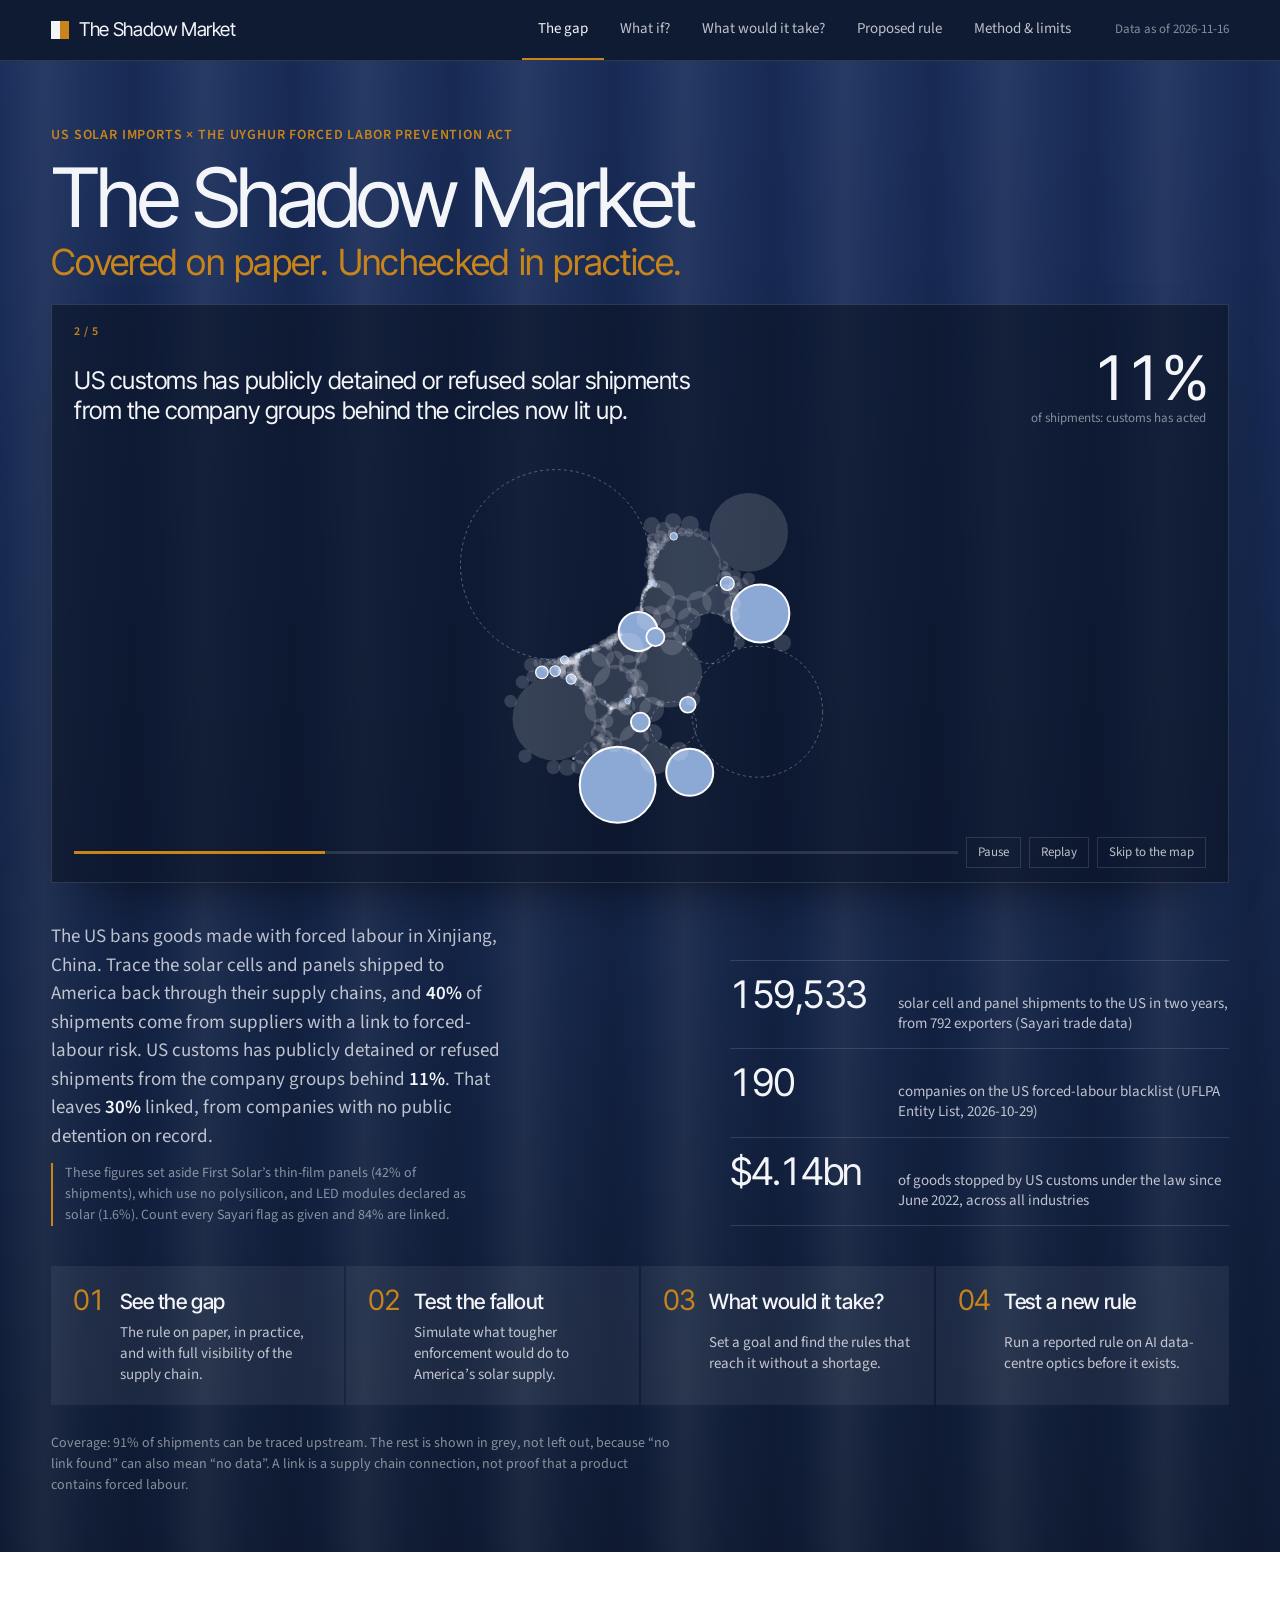
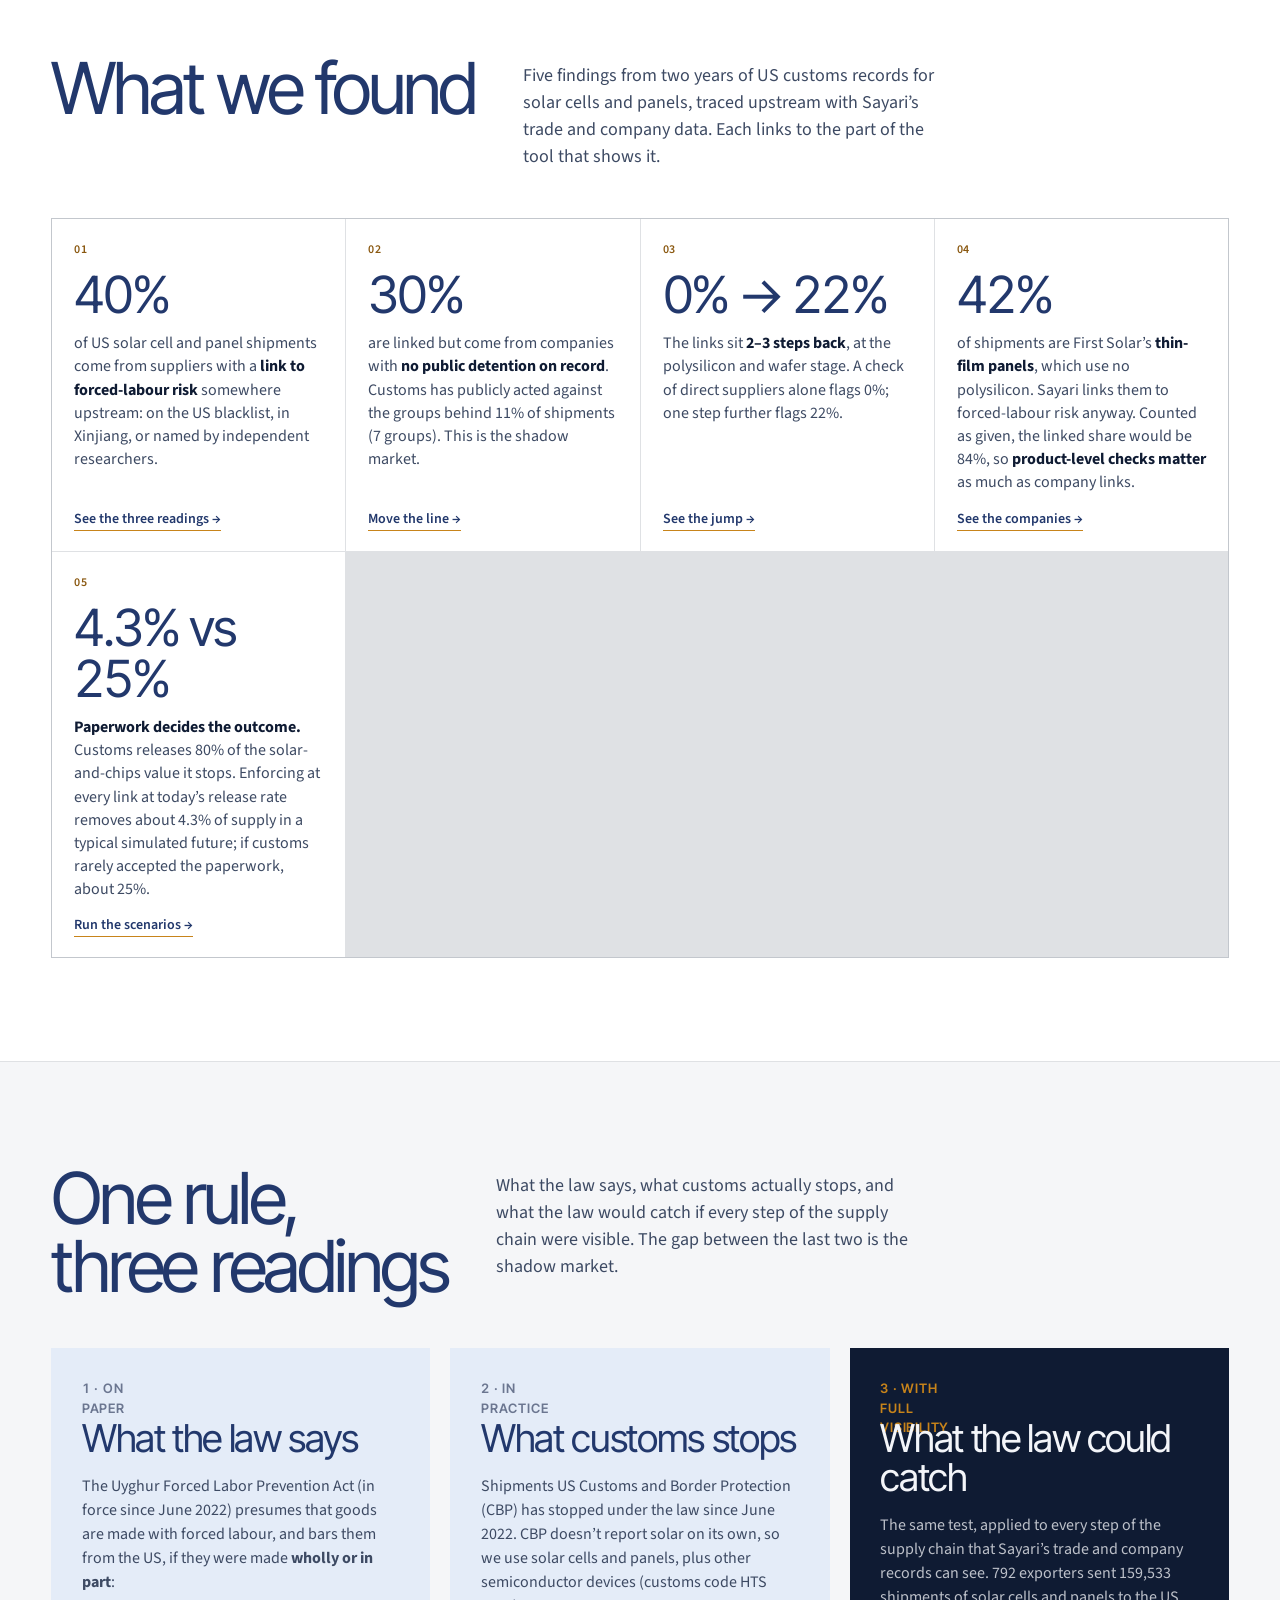
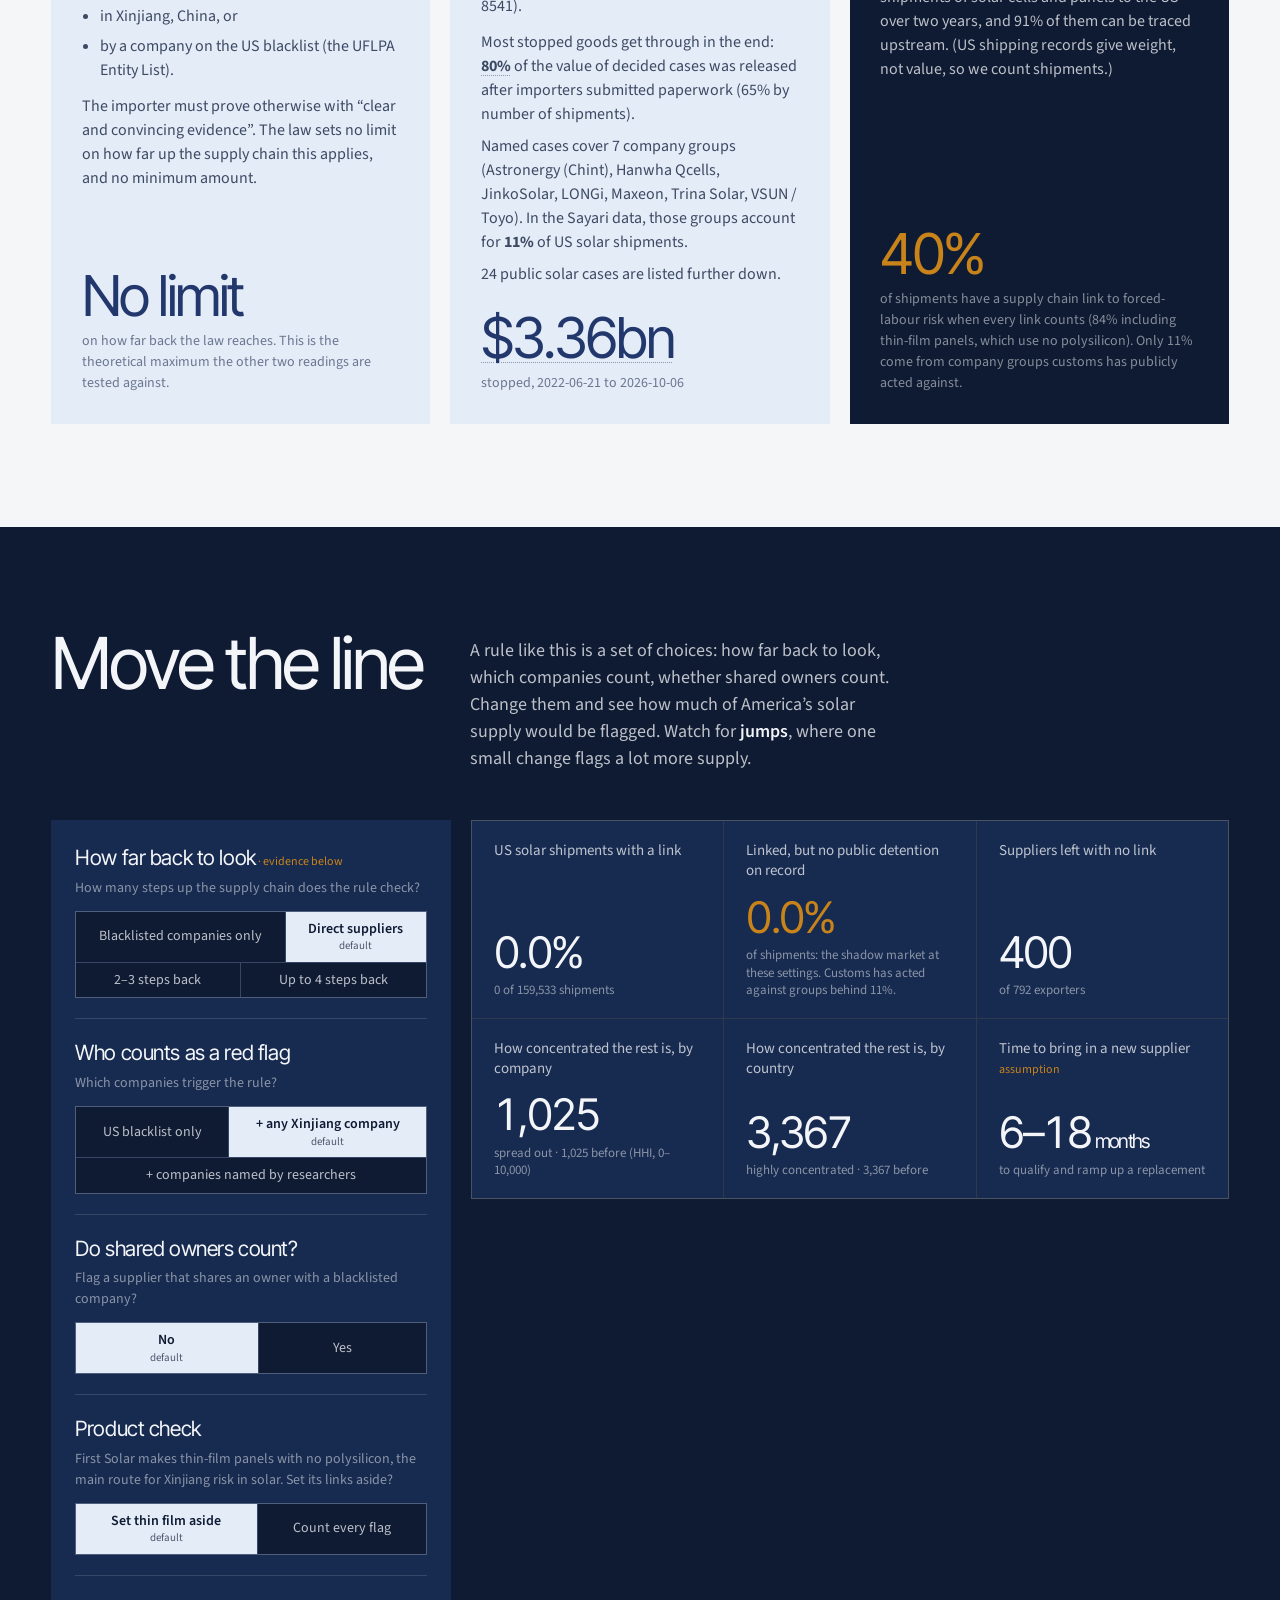
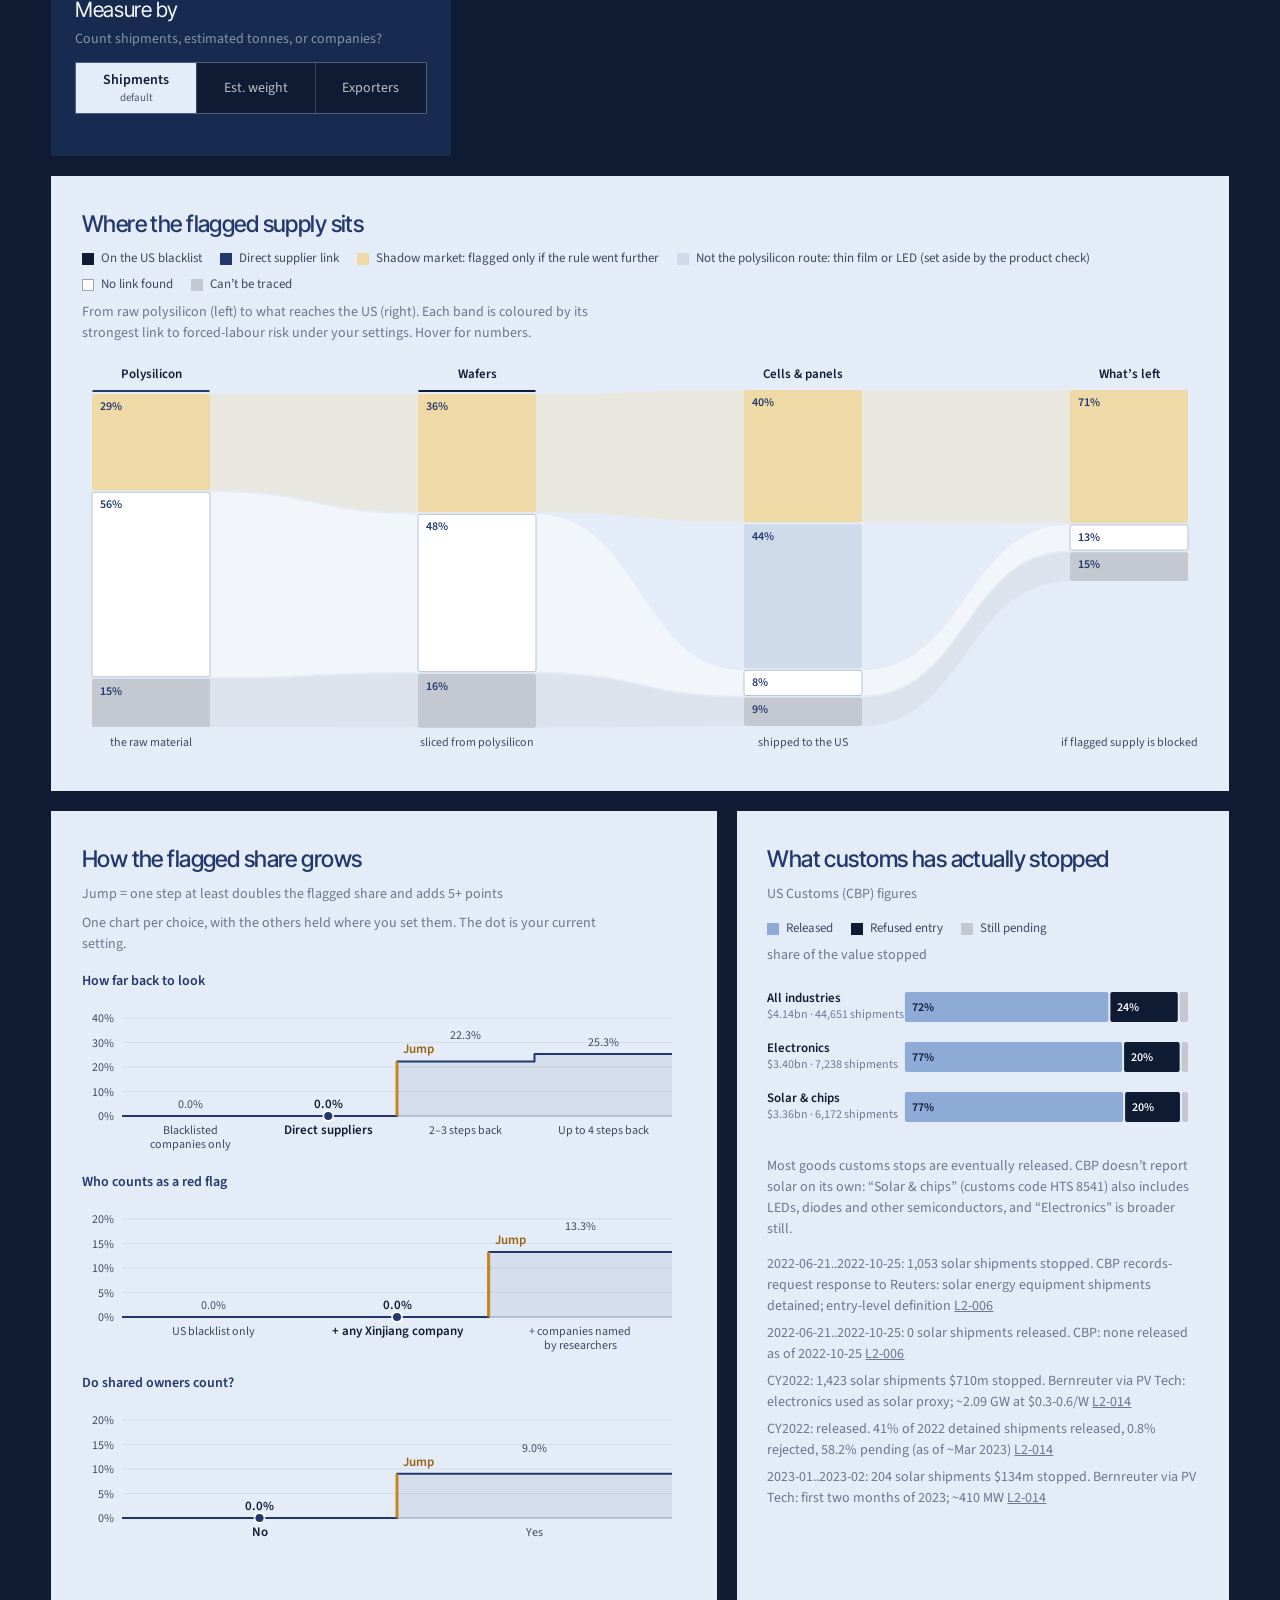
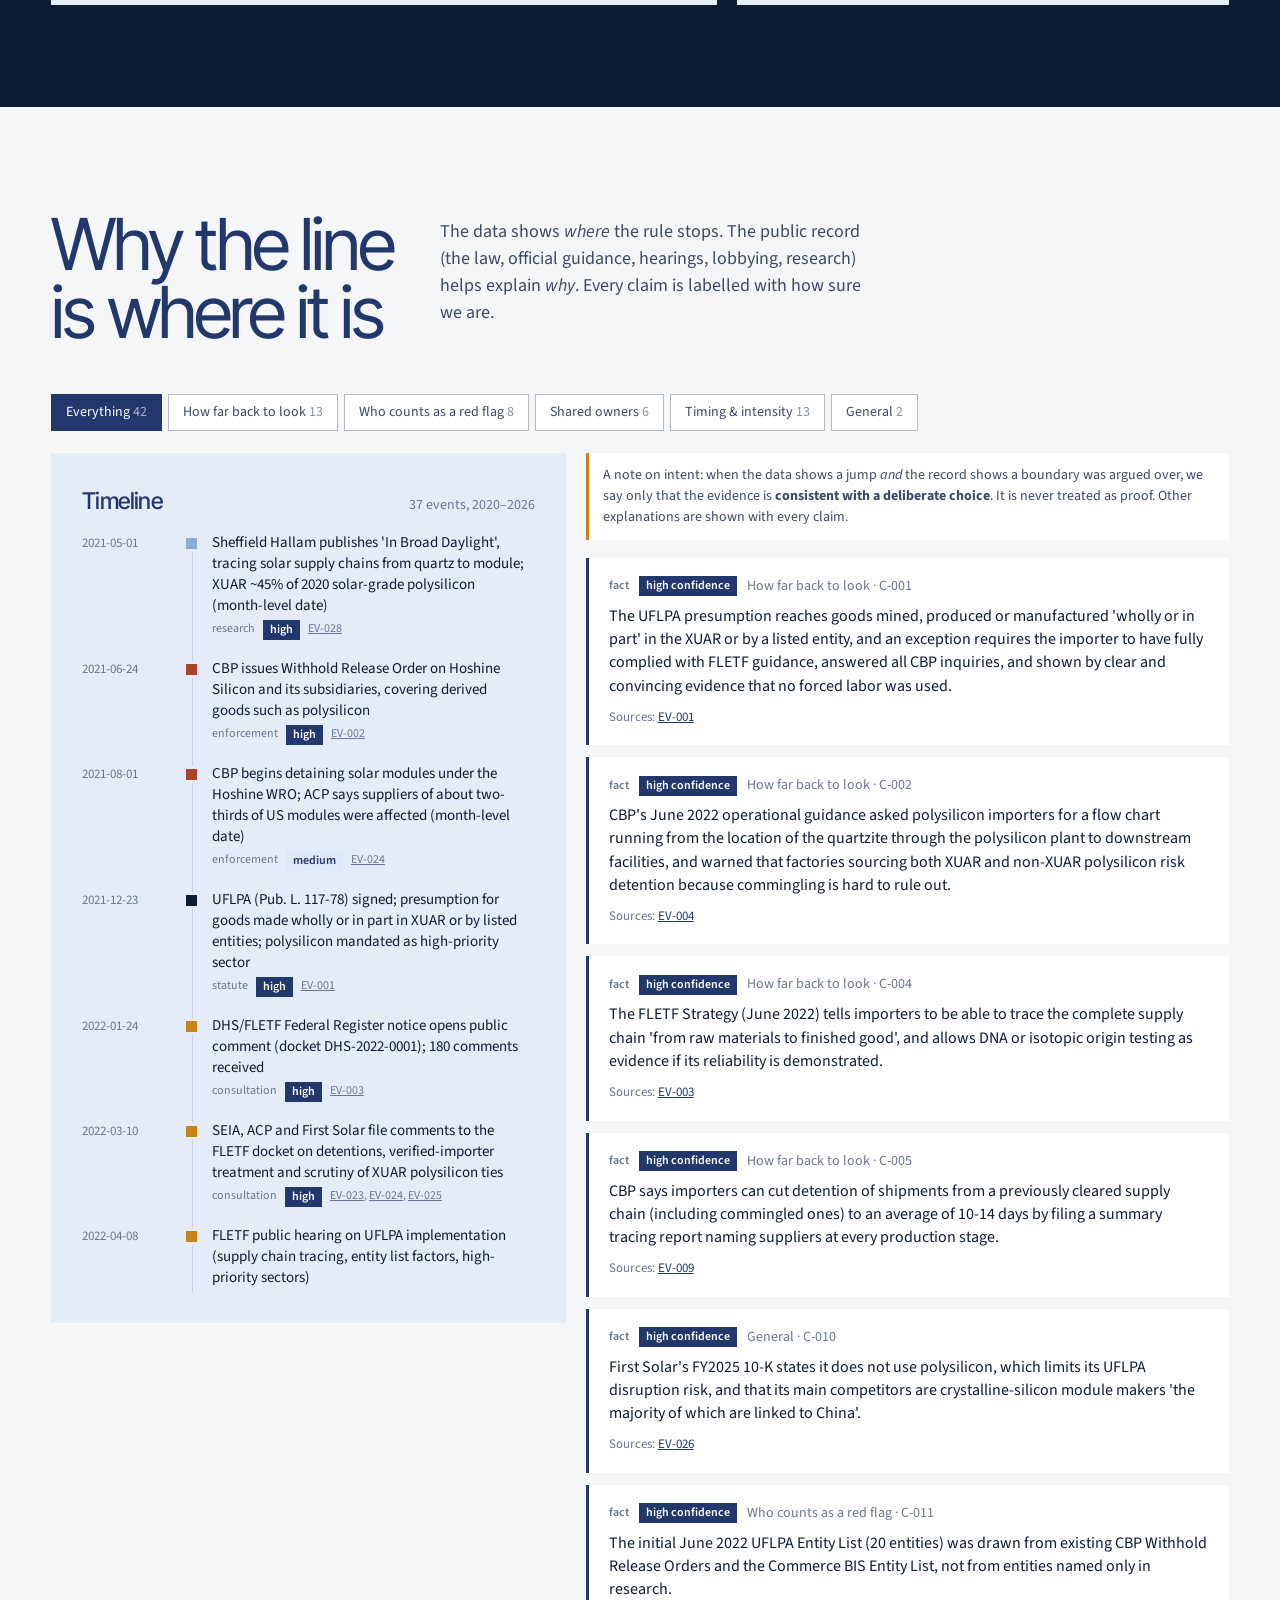
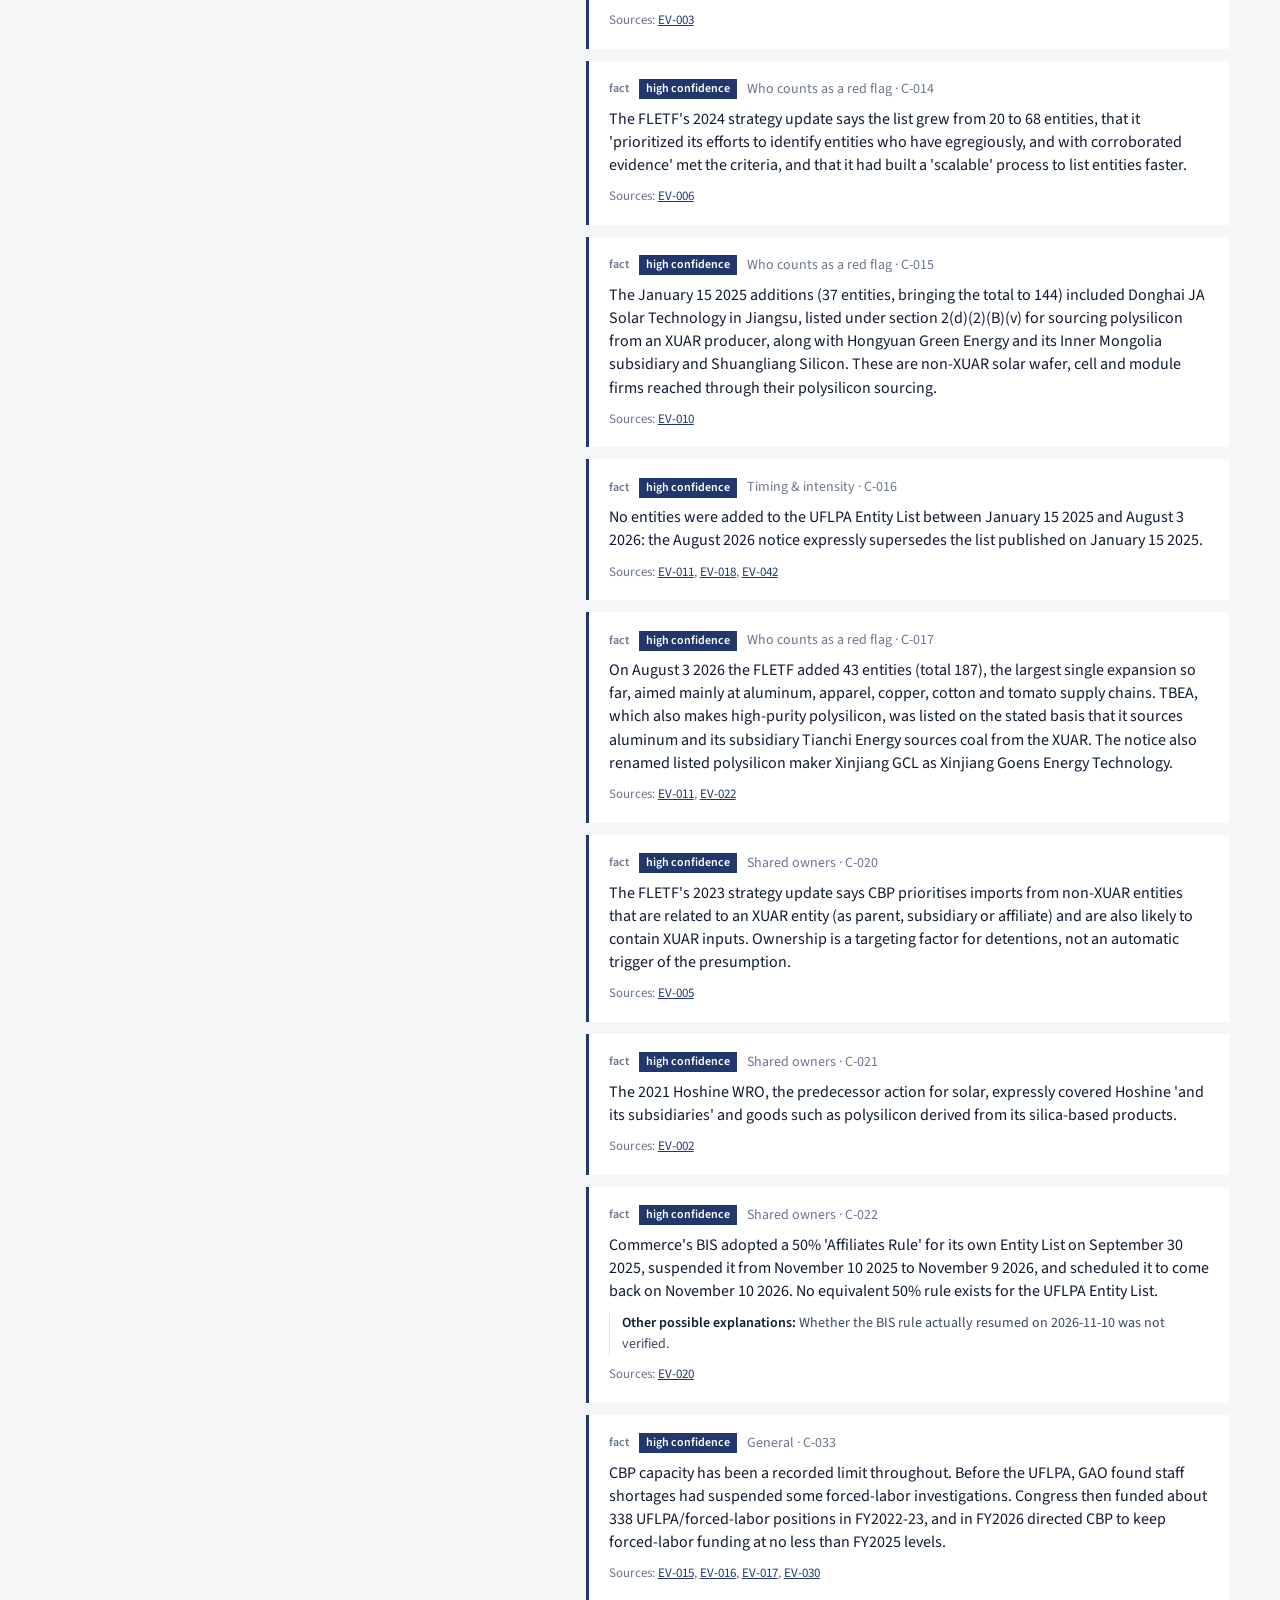
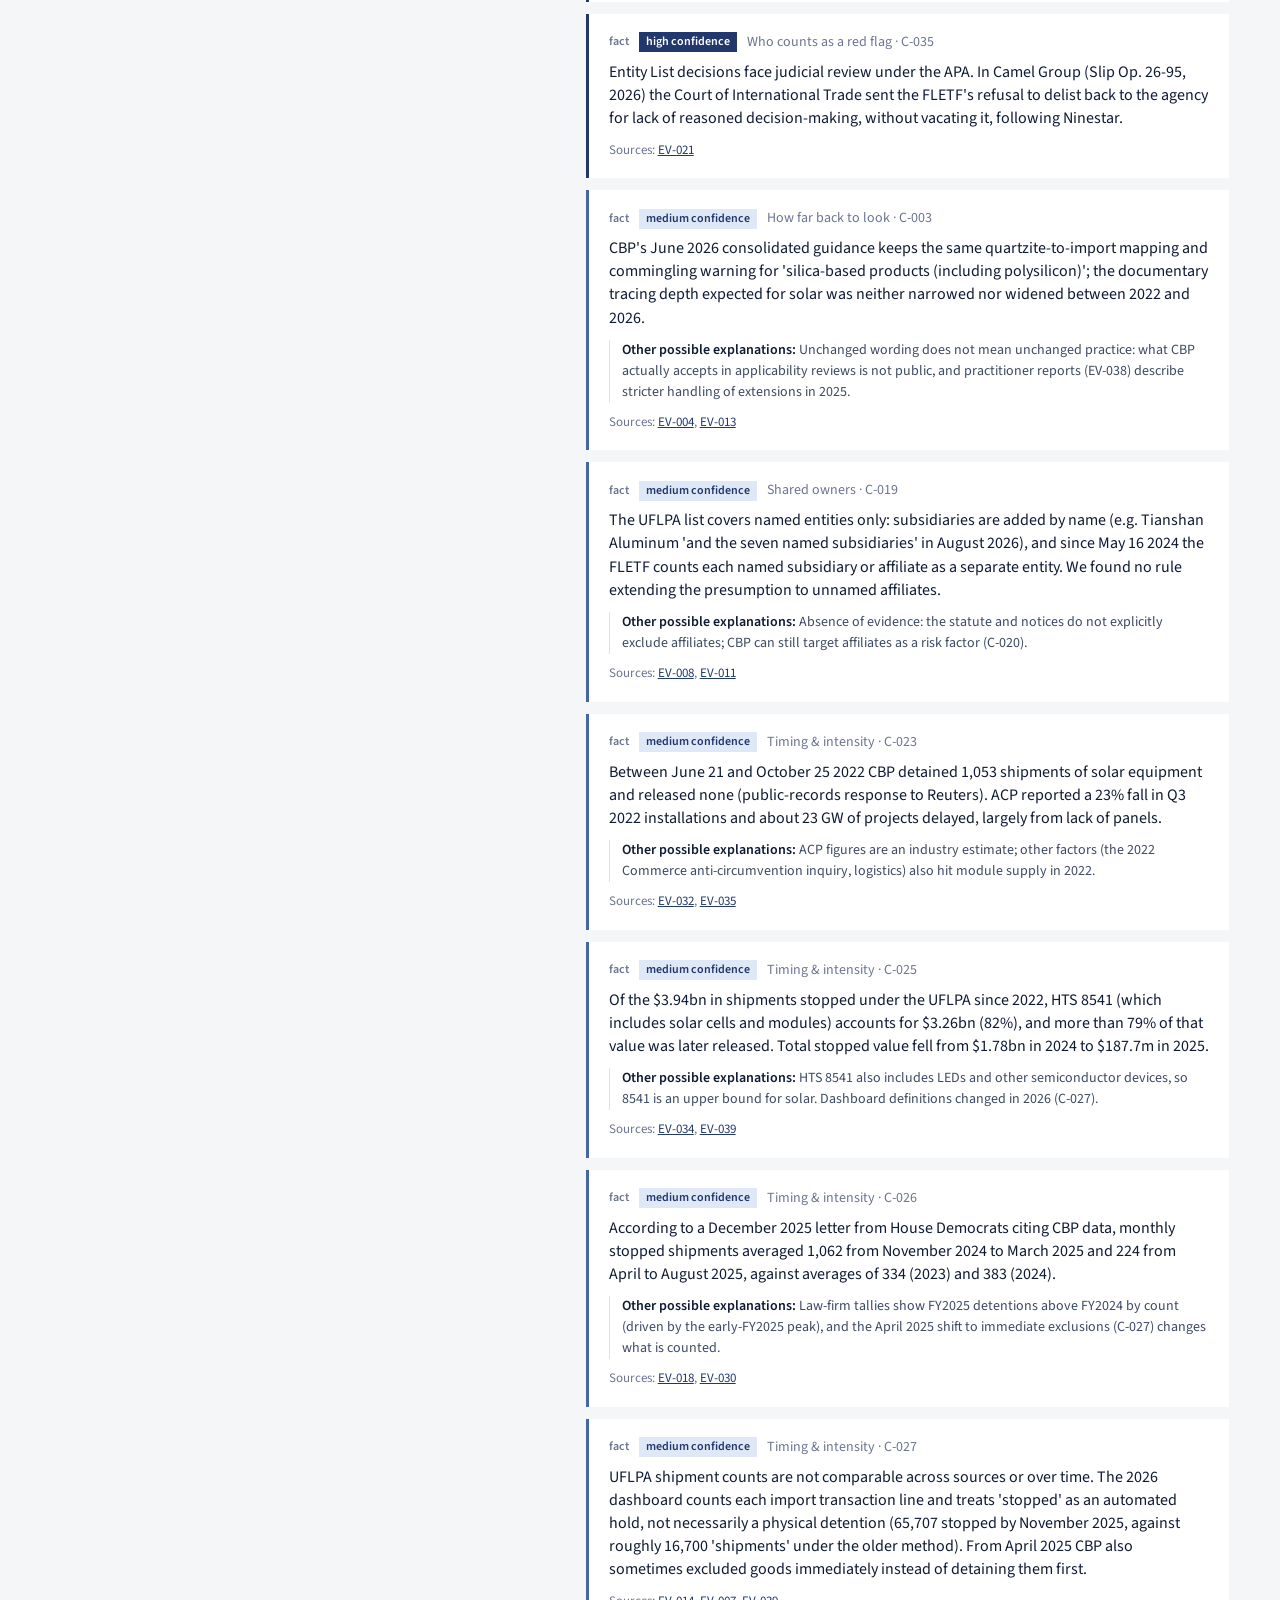
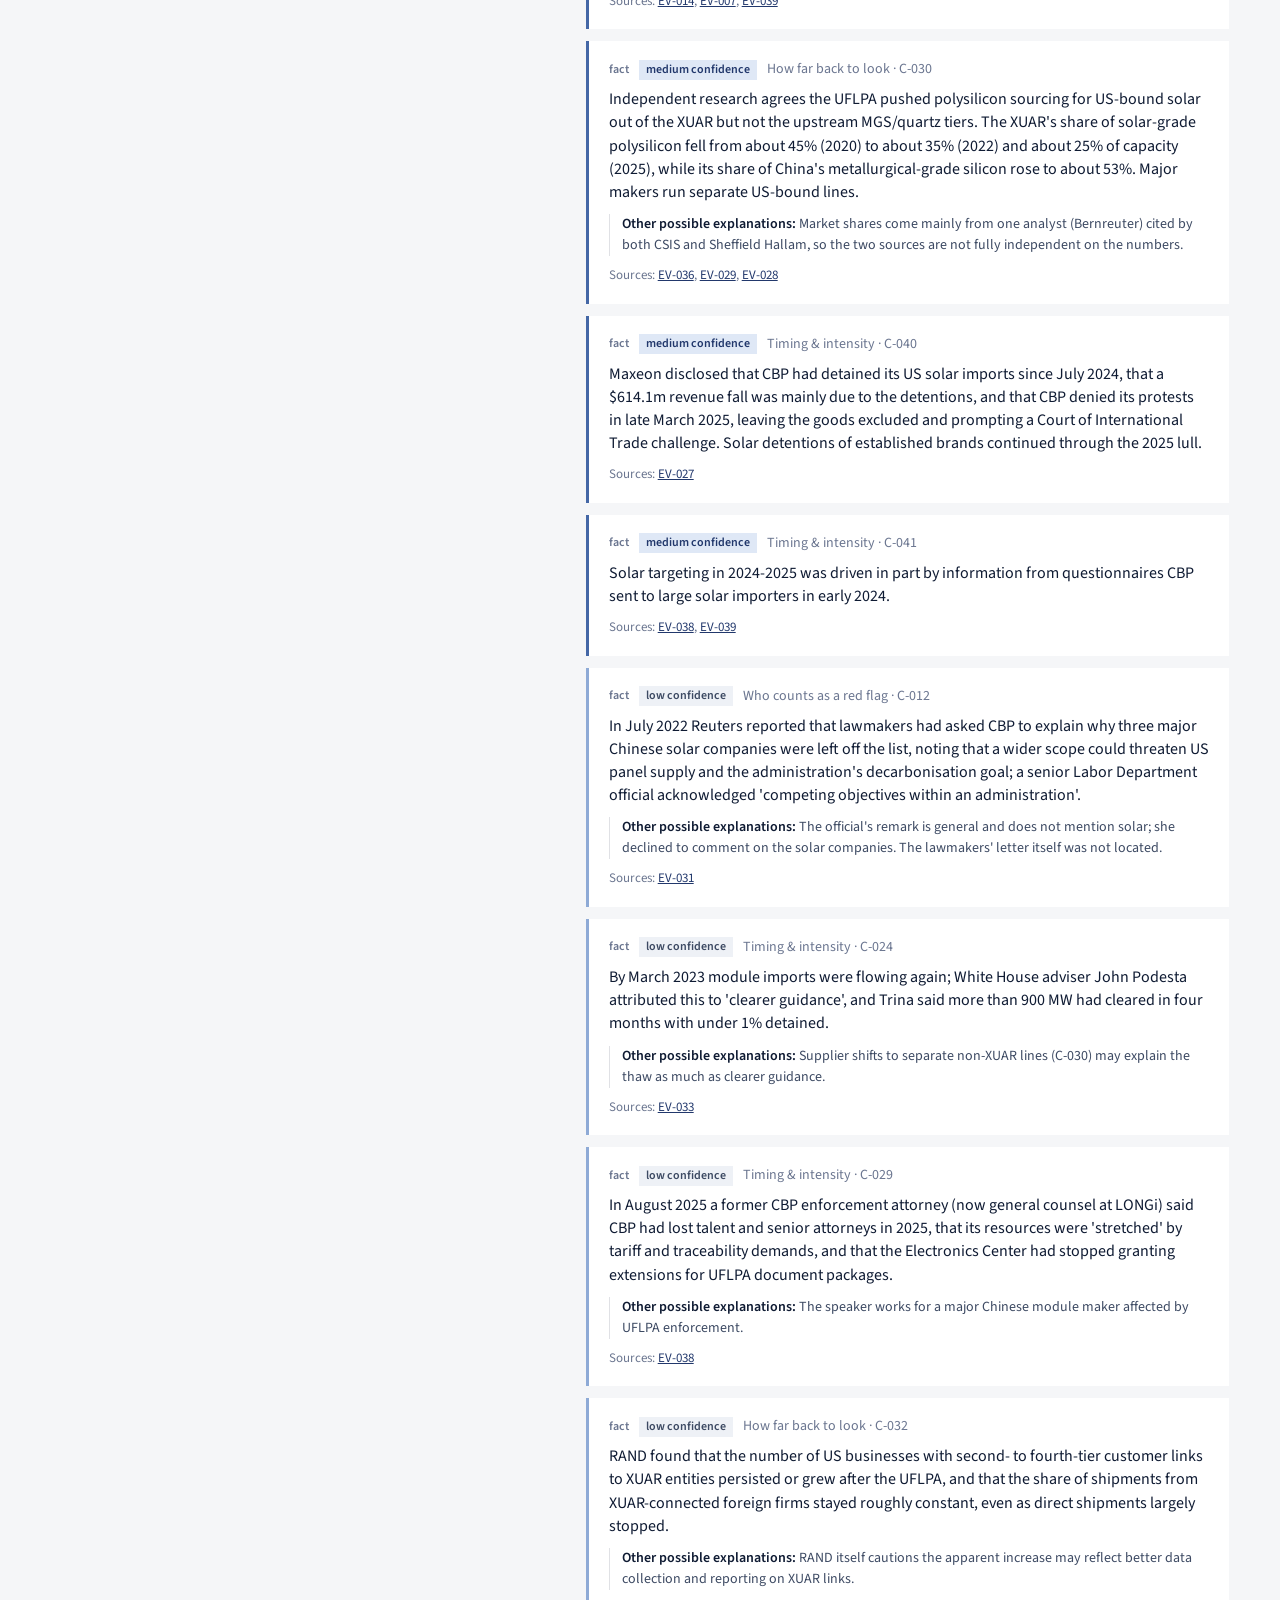
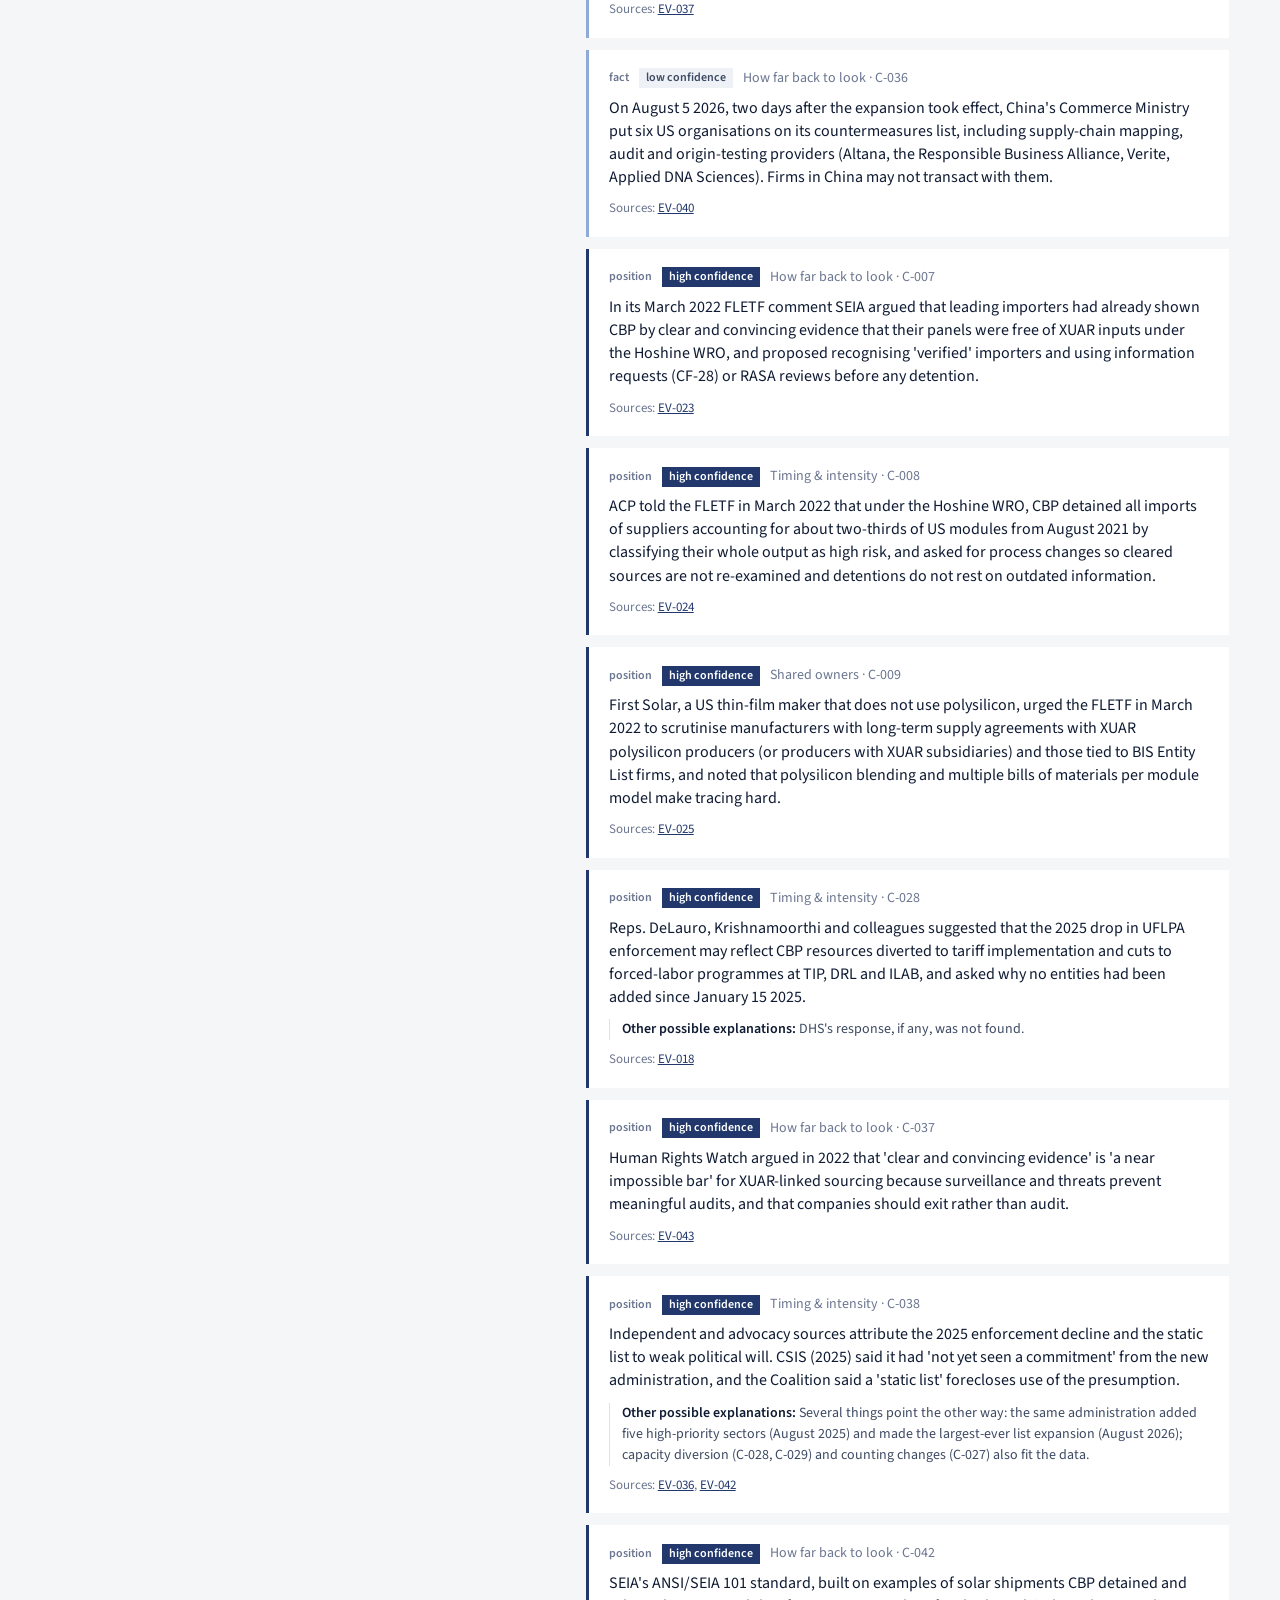
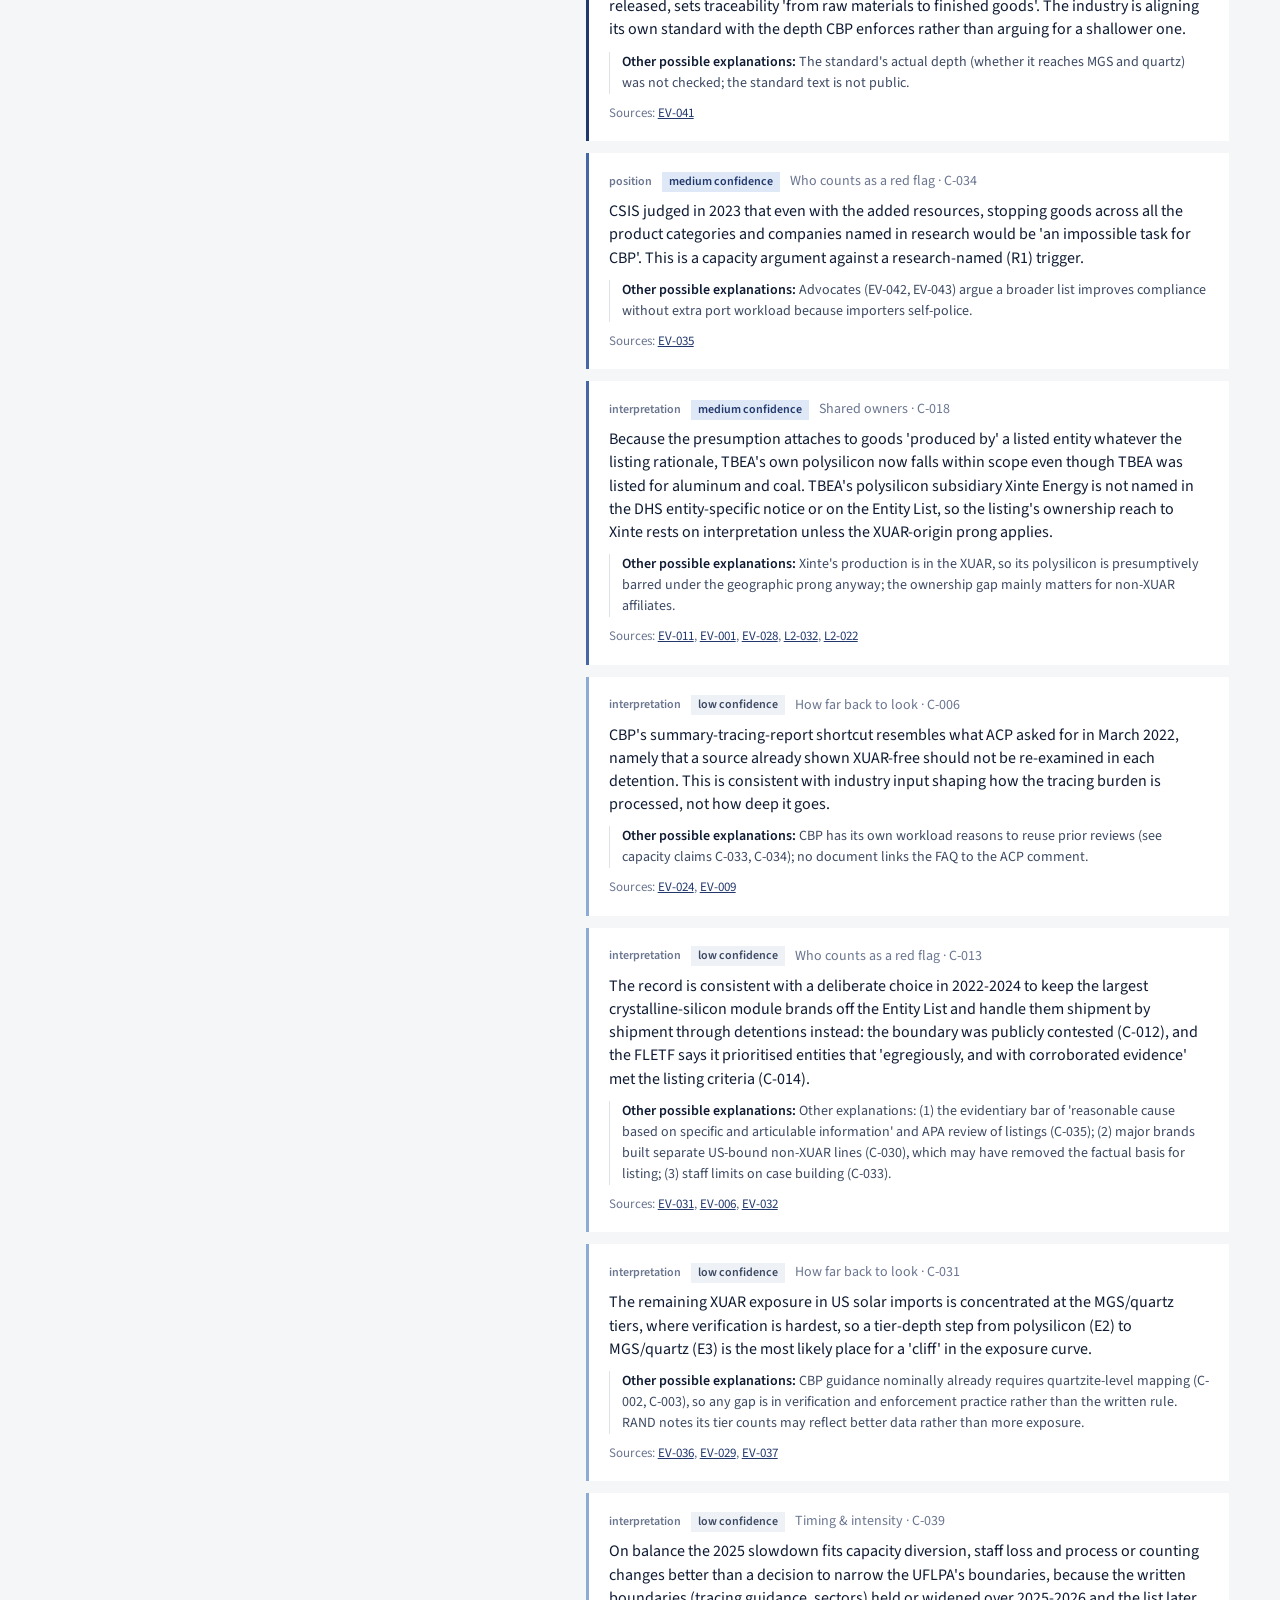
==== commit dd0e456a: "Landing preview and supply chain map, scenario playback, A/B compare, story mode, goal finder, smoot" ====
--- a/site/index.html
+++ b/site/index.html
@@ -21,6 +21,7 @@
     <div class="tabs" role="tablist">
       <a href="#explorer" data-view="explorer">The gap</a>
       <a href="#simulation" data-view="simulation">What if?</a>
+      <a href="#goal" data-view="goal">What would it take?</a>
       <a href="#proposed" data-view="proposed">Proposed rule</a>
       <a href="#method" data-view="method">Method &amp; limits</a>
     </div>
@@ -31,22 +32,49 @@
 <!-- ============================================================ EXPLORER -->
 <main class="view" id="view-explorer">
 
-  <header class="hero">
+  <header class="hero home">
     <div class="wrap">
       <p class="kicker">US solar imports × the Uyghur Forced Labor Prevention Act</p>
       <h1 class="title-h1"><span>The Shadow Market</span><span class="soft sub">Covered on paper. Unchecked in practice.</span></h1>
+
+      <div class="stage" id="stage">
+        <div class="stage-cap" aria-live="polite">
+          <p class="cap-k" id="cap-k"></p>
+          <p class="cap" id="cap-text"></p>
+          <div class="cap-num" id="cap-num"></div>
+        </div>
+        <div class="map-host" id="map-host"></div>
+        <div class="stage-bar" id="stage-bar">
+          <div class="prog" aria-hidden="true"><i id="stage-prog"></i></div>
+          <button type="button" class="sbtn" id="stage-pause">Pause</button>
+          <button type="button" class="sbtn" id="stage-replay">Replay</button>
+          <button type="button" class="sbtn" id="stage-skip">Skip to the map</button>
+        </div>
+        <div class="map-ctl" id="map-ctl" hidden>
+          <div class="mc-row">
+            <span class="mc-k">What the rule checks</span>
+            <div class="mc-reach" id="mc-reach" role="group" aria-label="What the rule checks"></div>
+          </div>
+          <div class="mc-row mc-out">
+            <div class="mc-num"><b id="mc-caught"></b><span>caught by the rule</span></div>
+            <div class="mc-num shadow"><b id="mc-unseen"></b><span>linked, not caught: the shadow market</span></div>
+            <div class="legend dark" id="mc-legend"></div>
+          </div>
+        </div>
+      </div>
+
       <div class="hero-grid">
         <div>
-          <p class="lede" id="hero-lede">The US bans goods made with forced labour in Xinjiang, China. Check only the companies that ship solar cells and panels to America, roughly how the rule is applied today, and almost nothing is flagged. Follow the same supply chains back to the polysilicon and wafers, and most shipments connect to companies linked to forced labour.</p>
+          <p class="lede" id="hero-lede"></p>
           <p class="hero-check" id="hero-check"></p>
-          <p class="lede lede-2">This tool measures that gap, the <b>shadow market</b>: supply the law is meant to cover but doesn’t reach. It shows where the gap sits, why the rule stops where it does, and what would happen to US solar supply if the rule went further.</p>
         </div>
         <div class="hero-stats" id="hero-stats"></div>
       </div>
-      <ol class="steps">
+      <ol class="steps four">
         <li><a href="#layers"><span class="n">01</span><b>See the gap</b><span>The rule on paper, in practice, and with full visibility of the supply chain.</span></a></li>
-        <li><a href="#dials-section"><span class="n">02</span><b>Move the line</b><span>Change how far back the rule looks and which companies count. Watch the flagged share move.</span></a></li>
-        <li><a href="#simulation"><span class="n">03</span><b>Test the fallout</b><span>Simulate what tougher enforcement would do to America’s solar supply.</span></a></li>
+        <li><a href="#simulation"><span class="n">02</span><b>Test the fallout</b><span>Simulate what tougher enforcement would do to America’s solar supply.</span></a></li>
+        <li><a href="#goal"><span class="n">03</span><b>What would it take?</b><span>Set a goal and find the rules that reach it without a shortage.</span></a></li>
+        <li><a href="#proposed"><span class="n">04</span><b>Test a new rule</b><span>Run a reported rule on AI data-centre optics before it exists.</span></a></li>
       </ol>
       <p class="coverage" id="coverage"></p>
     </div>
@@ -148,49 +176,61 @@
 
 <!-- ============================================================ SIMULATION -->
 <main class="view" id="view-simulation">
-  <header class="hero sim-hero">
+  <header class="hero sim-hero compact">
     <div class="wrap">
       <p class="kicker">Simulation · 10,000 possible futures</p>
-      <h1 class="sim-h1">What if customs<br><span class="soft">looked further?</span></h1>
-      <div class="hero-grid">
-        <p class="lede">Suppose US customs started blocking solar shipments whose supply chains link to forced labour further upstream. How much solar supply would America lose, and would there be a shortage? Nobody knows the inputs exactly, so the simulation plays the scenario out 10,000 times, each with slightly different assumptions, and shows the range of what could happen.</p>
-        <ol class="chain" aria-label="How the simulation works">
-          <li><b>1</b><span>The rule <em>flags</em> suppliers with a link to forced-labour risk</span></li>
-          <li><b>2</b><span>Customs <em>stops</em> some of their shipments</span></li>
-          <li><b>3</b><span>Some are <em>released</em> once importers show paperwork</span></li>
-          <li><b>4</b><span>Some blocked supply <em>gets back in</em> another way</span></li>
-          <li class="eq"><b>=</b><span>Supply <em>lost</em>. Can stock and new suppliers cover it?</span></li>
-        </ol>
-      </div>
+      <h1 class="sim-h1">What if customs <span class="soft">looked further?</span></h1>
+      <p class="lede">How much solar supply would America lose if customs blocked shipments linked to forced labour further up the supply chain? Nobody knows the inputs exactly, so each scenario is played out 10,000 times with slightly different assumptions. Change a setting and the results update straight away.</p>
+      <p class="hero-acts"><button type="button" class="btn accent" id="hero-story">▶ Walk me through it <span>2 minutes</span></button></p>
+      <ol class="chain row" aria-label="How the simulation works">
+        <li><b>1</b><span>The rule <em>flags</em> suppliers with a link to forced-labour risk</span></li>
+        <li><b>2</b><span>Customs <em>stops</em> some of their shipments</span></li>
+        <li><b>3</b><span>Some are <em>released</em> once importers show paperwork</span></li>
+        <li><b>4</b><span>Some blocked supply <em>gets back in</em> another way</span></li>
+        <li class="eq"><b>=</b><span>Supply <em>lost</em>. Can stock and new suppliers cover it?</span></li>
+      </ol>
     </div>
   </header>
 
   <section class="sim-body">
     <div class="wrap">
-      <div class="presets" id="sim-presets" role="group" aria-label="Scenarios"></div>
       <div class="sim-layout">
-        <aside class="controls sim-controls" id="sim-controls" aria-label="Scenario settings"></aside>
+        <aside class="controls sim-controls" aria-label="Scenario settings">
+          <p class="kicker ctl-kick">Start from a scenario</p>
+          <div class="presets" id="sim-presets" role="group" aria-label="Scenarios"></div>
+          <div id="sim-controls"></div>
+        </aside>
         <div class="sim-results">
-          <div class="sim-head" id="sim-head"></div>
-          <div class="readout light" id="sim-readout" aria-live="polite"></div>
+          <div class="sim-dash" id="sim-dash">
+            <div class="sim-actions">
+              <button type="button" class="act primary" id="act-play"><span aria-hidden="true">▶</span> Play it out</button>
+              <button type="button" class="act" id="act-pin">Compare: pin this as A</button>
+              <button type="button" class="act" id="act-story">Walk me through it</button>
+            </div>
+            <div class="sim-head" id="sim-head"></div>
+            <div class="compare" id="sim-compare" hidden></div>
+            <div class="readout instrument" id="sim-readout" aria-live="polite"></div>
+            <div class="panel flow-panel">
+              <div class="panel-title"><h4>Where the supply goes</h4><span class="small">typical future · share of all US solar supply</span></div>
+              <div id="sim-flow"></div>
+            </div>
+            <div class="sim-grid">
+              <div class="panel">
+                <div class="panel-title"><h4>100 possible futures</h4></div>
+                <div class="futures-wrap">
+                  <div id="sim-futures"></div>
+                  <div class="legend col" id="sim-futures-legend"></div>
+                </div>
+                <p class="small panel-sub" style="margin:10px 0 0">Each square stands for 100 of the 10,000 simulated futures.</p>
+              </div>
+              <div class="panel">
+                <div class="panel-title"><h4>How bad could it get?</h4></div>
+                <p class="small panel-sub">How often each size of loss came up. <span id="sim-dist-note"><span class="mark-prev dash"></span> your last setting</span>.</p>
+                <div id="sim-dist"></div>
+              </div>
+            </div>
+          </div>
           <article class="analysis" id="sim-analysis" aria-live="polite"></article>
-          <div class="panel">
-            <div class="panel-title"><h4>Where the supply goes</h4><span class="small">typical future · bar = 9 in 10 futures · <span class="mark-prev"></span> your last setting</span></div>
-            <div id="sim-funnel"></div>
-          </div>
-          <div class="sim-grid">
-            <div class="panel">
-              <div class="panel-title"><h4>100 possible futures</h4></div>
-              <p class="small panel-sub">Each square stands for 100 of the 10,000 simulated futures.</p>
-              <div id="sim-futures"></div>
-              <div class="legend" id="sim-futures-legend" style="margin-top:14px"></div>
-            </div>
-            <div class="panel">
-              <div class="panel-title"><h4>How bad could it get?</h4></div>
-              <p class="small panel-sub">How often each size of loss came up. <span class="mark-prev dash"></span> outline = your last setting.</p>
-              <div id="sim-dist"></div>
-            </div>
-          </div>
           <div class="panel">
             <div class="panel-title"><h4>The same scenario at every reach</h4><span class="small">typical loss · line = 9 in 10 futures · click a bar to switch</span></div>
             <div id="sim-reach"></div>
@@ -208,6 +248,48 @@
         <div class="tbl-wrap"><table class="tbl" id="sim-inputs"></table></div>
         <p class="small">Every input is drawn from a range around the value you set, so each future is slightly different. Results are reproducible: seed <span id="sim-seed"></span>, <span id="sim-runs"></span> runs.</p>
       </details>
+    </div>
+  </section>
+  <div class="sim-live" id="sim-live" aria-hidden="true">
+    <div class="wrap">
+      <div class="lv"><span class="k">Lost for good</span><b id="lv-lost"></b></div>
+      <div class="lv"><span class="k">Serious disruption</span><b id="lv-ser"></b></div>
+      <div class="lv"><span class="k">Shortage</span><b id="lv-sh"></b></div>
+      <p class="lv-take" id="lv-take"></p>
+      <button type="button" class="btn" id="lv-up">Results ↑</button>
+    </div>
+  </div>
+</main>
+
+<!-- ============================================================ WHAT WOULD IT TAKE -->
+<main class="view" id="view-goal">
+  <header class="hero sim-hero compact">
+    <div class="wrap">
+      <p class="kicker">Goal finder · works backwards from the outcome you want</p>
+      <h1 class="sim-h1">What would it take <span class="soft">to keep it out?</span></h1>
+      <p class="lede">Set a goal for how much forced-labour-linked solar supply to keep out of the US, and how much risk of a shortage you’ll accept. The tool tries every combination of the settings a government controls and keeps the ones that meet the goal. Everything it can’t control stays at our estimates.</p>
+    </div>
+  </header>
+  <section class="sim-body">
+    <div class="wrap">
+      <div class="sim-layout">
+        <aside class="controls sim-controls" id="goal-controls" aria-label="Goal settings"></aside>
+        <div class="sim-results">
+          <div class="goal-answer" id="goal-answer" aria-live="polite"></div>
+          <div class="goal-routes" id="goal-routes"></div>
+          <div class="panel">
+            <div class="panel-title"><h4>The trade-off</h4><span class="small" id="goal-map-sub"></span></div>
+            <div class="goal-map-tabs" id="goal-map-tabs" role="group" aria-label="Reach"></div>
+            <div id="goal-map"></div>
+            <div class="legend" id="goal-map-legend" style="margin-top:12px"></div>
+          </div>
+          <article class="analysis" id="goal-analysis"></article>
+          <details class="panel flat sim-details">
+            <summary><h4>How the search works</h4></summary>
+            <div id="goal-method"></div>
+          </details>
+        </div>
+      </div>
     </div>
   </section>
 </main>
@@ -352,11 +434,52 @@
 <footer><div class="wrap"><span>The Shadow Market · India Clarke · Beyond the Brand · Draft v0.5</span><span id="foot-built"></span></div></footer>
 
 <div class="tip" id="tip" role="tooltip"></div>
+<div class="theatre" id="theatre" hidden role="dialog" aria-modal="true" aria-labelledby="th-title">
+  <div class="th-box">
+    <div class="th-head">
+      <div><p class="kicker" id="th-kick">Playing out the typical future</p><h3 id="th-title"></h3></div>
+      <button type="button" class="th-x" id="th-close" aria-label="Close">×</button>
+    </div>
+    <div class="th-main">
+      <div class="th-stage" id="th-stage"></div>
+      <div class="th-side">
+        <div class="th-month"><span>Month</span><b id="th-month">0</b></div>
+        <div class="th-stat"><span>Stock in US warehouses</span><b id="th-stock"></b><div class="gauge light"><i id="th-stock-g"></i></div></div>
+        <div class="th-stat"><span>New suppliers</span><b id="th-new"></b><div class="gauge light"><i id="th-new-g"></i></div></div>
+        <p class="th-status" id="th-status"></p>
+      </div>
+    </div>
+    <div id="th-timeline"></div>
+    <div class="th-foot">
+      <button type="button" class="act primary" id="th-play">Pause</button>
+      <button type="button" class="act" id="th-restart">Restart</button>
+      <div class="seg light" id="th-speed" role="group" aria-label="Speed"><button type="button" data-v="1" aria-pressed="true">1×</button><button type="button" data-v="2" aria-pressed="false">2×</button><button type="button" data-v="4" aria-pressed="false">4×</button></div>
+      <p class="small th-note" id="th-note"></p>
+    </div>
+  </div>
+</div>
+
+<div class="story" id="story" hidden role="dialog" aria-labelledby="story-title">
+  <p class="story-k" id="story-k"></p>
+  <h4 id="story-title"></h4>
+  <p id="story-body"></p>
+  <div class="story-foot">
+    <div class="story-dots" id="story-dots" aria-hidden="true"></div>
+    <button type="button" class="act" id="story-back">Back</button>
+    <button type="button" class="act primary" id="story-next">Next</button>
+    <button type="button" class="story-x" id="story-x" aria-label="Exit the walkthrough">×</button>
+  </div>
+</div>
+
 <script src="data.js"></script>
 <script src="charts.js"></script>
 <script src="sim.js"></script>
+<script src="map.js"></script>
+<script src="play.js"></script>
 <script src="data_proposed.js"></script>
 <script src="proposed.js"></script>
 <script src="app.js"></script>
+<script src="goal.js"></script>
+<script src="story.js"></script>
 </body>
 </html>
--- a/site/styles.css
+++ b/site/styles.css
@@ -428,3 +428,341 @@
 .pr-form[hidden] { display: none; }
 .method-grid > .panel { min-width: 0; overflow-x: auto; }
 @media (max-width: 720px) { .status-tbl td:first-child { white-space: normal; } }
+
+/* ================= simulation workbench (2026-11-19) =================
+   Settings stay pinned on the left; the dashboard at the top of the results fits one screen;
+   a live bar carries the headline numbers whenever the dashboard is out of view. */
+.sim-hero.compact .wrap { padding-top: 30px; padding-bottom: 26px; }
+.sim-hero.compact .kicker { margin-bottom: 10px; }
+.sim-hero.compact .sim-h1 { font-size: clamp(36px, 4.2vw, 60px) !important; margin-bottom: 12px; }
+.sim-hero.compact .sim-h1 .soft { display: inline; }
+.sim-hero.compact .lede { max-width: 92ch; margin: 0 0 18px; font-size: 17px; }
+.chain.row { grid-template-columns: repeat(5, 1fr); }
+.chain.row li { grid-template-columns: 22px 1fr; gap: 6px; padding: 9px 12px; font-size: 13.5px; line-height: 1.3; align-items: start; }
+.chain.row li b { font-size: 18px; line-height: 1.1; }
+.sim-body { padding-top: 18px; }
+
+.sim-layout { grid-template-columns: 340px 1fr; gap: 18px; }
+.sim-controls { top: 72px; max-height: calc(100vh - 84px); padding: 18px 20px 20px; scrollbar-width: thin; scrollbar-color: rgba(255,255,255,0.25) transparent; }
+.sim-controls .ctl-kick { margin: 0 0 10px; font-size: 12px; }
+.sim-controls .presets { grid-template-columns: 1fr 1fr; gap: 6px; margin: 0 0 18px; }
+.sim-controls .preset { background: rgba(255,255,255,0.04); border: 1px solid var(--dark-line); padding: 10px 11px 11px; position: relative; }
+.sim-controls .preset:hover { border-color: var(--accent); background: rgba(255,255,255,0.08); }
+.sim-controls .preset b { font-size: 15px; color: var(--on-dark); line-height: 1.2; padding-right: 16px; }
+.sim-controls .preset span:not(.k) { font-size: 12px; color: var(--on-dark-3); }
+.sim-controls .preset .k { position: absolute; top: 9px; right: 10px; font-size: 12px; color: var(--accent); }
+.sim-controls .preset[aria-pressed="true"] { background: var(--accent); border-color: var(--accent); }
+.sim-controls .preset[aria-pressed="true"] b, .sim-controls .preset[aria-pressed="true"] .k { color: var(--dark); }
+.sim-controls .preset[aria-pressed="true"] span:not(.k) { color: rgba(15,27,51,0.75); }
+.sim-controls .ctl { margin-bottom: 14px; }
+.sim-controls .ctl label { font-size: 14px; }
+.sim-controls .ctl .q { font-size: 12.5px; margin-bottom: 4px; }
+.sim-controls .ctl .val { font-size: 21px; min-width: 64px; color: var(--accent); }
+.sim-controls .reach-list button { padding: 7px 11px; font-size: 13.5px; }
+
+/* range sliders: a filled amber track */
+.sim-controls input[type=range] { -webkit-appearance: none; appearance: none; height: 22px; background: transparent; cursor: pointer; }
+.sim-controls input[type=range]::-webkit-slider-runnable-track { height: 4px; background: linear-gradient(to right, var(--accent) var(--p, 50%), rgba(255,255,255,0.18) var(--p, 50%)); }
+.sim-controls input[type=range]::-moz-range-track { height: 4px; background: rgba(255,255,255,0.18); }
+.sim-controls input[type=range]::-moz-range-progress { height: 4px; background: var(--accent); }
+.sim-controls input[type=range]::-webkit-slider-thumb { -webkit-appearance: none; width: 16px; height: 16px; margin-top: -6px; background: var(--accent); border: 2px solid var(--dark-2); box-shadow: 0 0 0 1px var(--accent); transition: transform .12s; }
+.sim-controls input[type=range]::-moz-range-thumb { width: 14px; height: 14px; background: var(--accent); border: 2px solid var(--dark-2); border-radius: 0; }
+.sim-controls input[type=range]:active::-webkit-slider-thumb { transform: scale(1.25); }
+.sim-controls input[type=range]:focus-visible { outline: 2px solid var(--accent); outline-offset: 2px; }
+
+.sim-results { gap: 18px; }
+.sim-dash { display: grid; gap: 12px; scroll-margin-top: 76px; }
+.sim-head { padding: 10px 16px; font-size: 15px; }
+
+/* instrument strip: dark, amber numbers, a gauge under each */
+.readout.instrument { background: var(--dark-line); border: 0; box-shadow: 0 18px 40px -24px rgba(15,27,51,0.55); }
+.readout.instrument .metric { background: linear-gradient(180deg, var(--dark-2), var(--dark)); min-height: 0; padding: 16px 20px 14px; }
+.readout.instrument .metric .lbl { font-size: 13.5px; padding-bottom: 8px; color: var(--on-dark-2); }
+.readout.instrument .metric .num { font-size: clamp(36px, 3.6vw, 54px); color: var(--on-dark); transition: color .3s; }
+.readout.instrument .metric.key .num { color: var(--accent); }
+.readout.instrument .metric.bad .num { color: #e2876f; }
+.readout.instrument .metric .sub { font-size: 12.5px; margin-top: 6px; }
+.readout.instrument .delta { background: rgba(200,132,26,0.18); color: #f0c27a; font-size: 12px; margin-top: 6px; align-self: flex-start; }
+.gauge { position: relative; height: 6px; margin-top: 12px; background: rgba(255,255,255,0.12); }
+.gauge i { position: absolute; left: 0; top: 0; bottom: 0; width: 0; background: var(--on-dark-2); transition: width .5s cubic-bezier(.2,.7,.2,1); }
+.metric.key .gauge i { background: var(--accent); }
+.metric.bad .gauge i { background: #e2876f; }
+.gauge .rng { position: absolute; top: -3px; bottom: -3px; background: rgba(200,132,26,0.28); transition: left .5s, width .5s; }
+.gauge em { position: absolute; top: -6px; bottom: -6px; width: 2px; background: #e2876f; font-style: normal; transition: left .5s; }
+.gauge em::after { content: attr(data-l); position: absolute; top: -15px; left: 4px; font-size: 10.5px; color: #e2876f; white-space: nowrap; }
+
+/* supply flow */
+.flow-panel { padding-top: 16px; padding-bottom: 12px; }
+.sim-dash .panel-title { margin-bottom: 4px; }
+.sim-dash .panel-title h4 { font-size: 20px; }
+#sim-flow { margin-top: 4px; }
+.flow-svg { display: block; overflow: visible; }
+.flow-svg path, .flow-svg rect { transition: none; }
+.flow-cells { display: grid; grid-template-columns: repeat(5, 1fr); margin-top: 8px; border-top: 1px solid var(--line); }
+.flow-cells .fc { padding: 8px 6px 0; text-align: center; min-width: 0; }
+.flow-cells .nm { display: block; font-size: 12.5px; color: var(--ink-3); line-height: 1.25; }
+.flow-cells .nm .short { display: none; }
+.flow-cells .v { display: block; font-family: var(--display); font-weight: 400; font-size: clamp(22px, 2.2vw, 30px); letter-spacing: -0.035em; color: var(--navy); line-height: 1.1; margin-top: 2px; font-variant-numeric: tabular-nums; }
+.flow-cells .fc:first-child .v { color: var(--ink-3); }
+.flow-cells .fc.last .v { color: var(--brick); }
+.flow-cells .lk { display: block; font-size: 12px; color: var(--ink-3); margin-top: 2px; }
+.flow-cells .lk i { font-style: normal; color: var(--accent-ink); margin-right: 2px; }
+
+/* futures */
+.futures-wrap { display: grid; grid-template-columns: minmax(130px, 165px) 1fr; gap: 18px; align-items: center; margin-top: 6px; }
+.futures-wrap .futures { gap: 3px; max-width: 165px; }
+.legend.col { flex-direction: column; flex-wrap: nowrap; gap: 7px; font-size: 12.5px; line-height: 1.3; }
+.legend.col span { align-items: flex-start; }
+.legend.col i { flex: none; margin-top: 3px; }
+.futures i.pop { animation: pop .5s cubic-bezier(.2,.7,.2,1.4) both; }
+@keyframes pop { 0% { transform: scale(.35); } 60% { transform: scale(1.12); } 100% { transform: scale(1); } }
+.sim-grid { gap: 12px; }
+.sim-grid .panel { padding-top: 16px; padding-bottom: 16px; }
+
+/* live bar */
+.sim-live { position: fixed; left: 0; right: 0; bottom: 0; z-index: 35; background: rgba(15,27,51,0.96); color: var(--on-dark); border-top: 2px solid var(--accent); transform: translateY(110%); transition: transform .28s ease; backdrop-filter: blur(6px); }
+.sim-live.on { transform: none; }
+.sim-live .wrap { display: flex; align-items: center; gap: 28px; padding-top: 10px; padding-bottom: 10px; }
+.sim-live .lv { display: flex; flex-direction: column; }
+.sim-live .lv .k { font-size: 11.5px; color: var(--on-dark-3); text-transform: uppercase; letter-spacing: .05em; }
+.sim-live .lv b { font-family: var(--display); font-weight: 400; font-size: 26px; letter-spacing: -0.03em; line-height: 1.05; font-variant-numeric: tabular-nums; }
+.sim-live .lv:first-child b { color: var(--accent); }
+.sim-live .lv b.bad { color: #e2876f; }
+.sim-live .lv-take { margin: 0 0 0 auto; font-size: 13.5px; color: var(--on-dark-2); text-align: right; }
+.sim-live .btn { color: var(--on-dark); flex: none; }
+#view-simulation { padding-bottom: 0; }
+
+@media (prefers-reduced-motion: reduce) {
+  .futures i.pop { animation: none; }
+  .gauge i, .gauge .rng, .gauge em, .sim-live { transition: none; }
+}
+@media (max-width: 1140px) {
+  .sim-layout { grid-template-columns: 1fr; }
+  .sim-controls { position: static; max-height: none; }
+  .sim-controls .presets { grid-template-columns: repeat(4, 1fr); }
+  .chain.row { grid-template-columns: repeat(5, 1fr); }
+}
+@media (max-width: 720px) {
+  .chain.row { grid-template-columns: 1fr; }
+  .chain.row li { grid-template-columns: 28px 1fr; padding: 9px 12px; }
+  .sim-controls .presets { grid-template-columns: 1fr 1fr; }
+  .readout.instrument { grid-template-columns: 1fr 1fr; }
+  .readout.instrument .metric { padding: 12px 14px 12px; }
+  .readout.instrument .metric.key { grid-column: 1 / -1; }
+  .readout.instrument .metric .num { font-size: 34px; }
+  .readout.instrument .metric.key .num { font-size: 42px; }
+  .readout.instrument .metric .lbl { font-size: 12.5px; }
+  .readout.instrument .metric .sub { font-size: 11.5px; }
+  .readout.instrument .delta { font-size: 11px; }
+  .flow-cells .nm .long { display: none; }
+  .flow-cells .nm .short { display: inline; }
+  .flow-cells .fc { padding: 6px 2px 0; }
+  .flow-cells .lk { font-size: 11px; }
+  .futures-wrap { grid-template-columns: 1fr; }
+  .futures-wrap .futures { max-width: 260px; }
+  .sim-live .wrap { gap: 14px; }
+  .sim-live .lv-take { display: none; }
+  .sim-live .lv b { font-size: 22px; }
+  .sim-live .lv .k { font-size: 10px; }
+  .sim-live .btn { margin-left: auto; padding: 6px 10px; }
+}
+
+/* ================= landing preview + supply chain map ================= */
+.hero.home .wrap { padding-top: clamp(40px, 5vw, 72px); }
+.hero.home h1 { font-size: clamp(46px, 6.4vw, 96px); margin-bottom: 22px; }
+.hero.home .kicker { margin-bottom: 14px; }
+.stage { position: relative; background: rgba(8,15,30,0.55); border: 1px solid var(--dark-line); margin: 0 0 40px; box-shadow: 0 30px 60px -40px rgba(0,0,0,0.8); }
+.stage-cap { position: relative; display: grid; grid-template-columns: 1fr auto; gap: 6px 24px; align-items: end; padding: 18px 22px 4px; min-height: 92px; pointer-events: none; }
+.cap-k { grid-column: 1 / -1; margin: 0; font-size: 12px; font-weight: 600; letter-spacing: .08em; text-transform: uppercase; color: var(--accent); }
+.cap { margin: 0; font-family: var(--display); font-size: clamp(18px, 1.9vw, 25px); letter-spacing: -0.02em; line-height: 1.25; color: var(--on-dark); max-width: 46ch; }
+.cap.in { animation: capIn .6s ease both; }
+@keyframes capIn { from { opacity: 0; transform: translateY(6px); } to { opacity: 1; transform: none; } }
+.cap-num { text-align: right; line-height: 1; white-space: nowrap; }
+.cap-num b { display: block; font-family: var(--display); font-weight: 400; font-size: clamp(40px, 4.8vw, 68px); letter-spacing: -0.045em; color: var(--on-dark); font-variant-numeric: tabular-nums; }
+.cap-num b.amber { color: var(--accent); }
+.cap-num span { font-size: 13px; color: var(--on-dark-3); }
+.map-host { position: relative; margin: 12px 22px 0; overflow: hidden; }
+.map-canvas { display: block; cursor: crosshair; }
+.map-labels { position: absolute; left: 0; right: 0; top: 0; pointer-events: none; height: 0; }
+.ml { position: absolute; top: 8px; text-align: center; padding: 0 4px; animation: capIn .8s .6s ease both; }
+.ml b { display: block; font-family: var(--display); font-weight: 400; font-size: 22px; letter-spacing: -0.03em; color: var(--on-dark); }
+.ml span { display: block; font-size: 12.5px; font-weight: 600; color: var(--on-dark-2); line-height: 1.2; }
+.ml em { display: block; font-style: normal; font-size: 11.5px; color: var(--on-dark-3); line-height: 1.25; margin-top: 2px; }
+.ml.off b, .ml.off span { color: var(--on-dark-3); }
+.ml-bracket { position: absolute; top: 0; border-top: 2px solid rgba(200,132,26,0.75); animation: capIn .8s .6s ease both; }
+.ml-bracket span { display: none; }
+.stage-bar { display: flex; align-items: center; gap: 8px; padding: 10px 22px 14px; }
+.stage-bar .prog { flex: 1; height: 3px; background: rgba(255,255,255,0.12); }
+.stage-bar .prog i { display: block; height: 100%; width: 0; background: var(--accent); }
+.sbtn { background: none; border: 1px solid var(--dark-line); color: var(--on-dark-2); font-size: 13px; padding: 5px 11px; cursor: pointer; }
+.sbtn:hover { color: var(--on-dark); border-color: var(--on-dark-3); }
+.stage.done .stage-bar .prog, .stage.done #stage-pause, .stage.done #stage-skip { display: none; }
+.stage.done .stage-bar { justify-content: flex-end; padding-top: 0; position: absolute; right: 0; top: 0; }
+.map-ctl { border-top: 1px solid var(--dark-line); padding: 14px 22px 18px; display: grid; gap: 12px; }
+.map-ctl[hidden], .compare[hidden], .story[hidden] { display: none; }
+.mc-row { display: flex; flex-wrap: wrap; align-items: center; gap: 10px 16px; }
+.mc-k { font-size: 12px; font-weight: 600; letter-spacing: .06em; text-transform: uppercase; color: var(--on-dark-3); }
+.mc-reach { display: flex; flex-wrap: wrap; gap: 4px; }
+.mc-reach button { background: rgba(255,255,255,0.05); color: var(--on-dark-2); border: 1px solid var(--dark-line); padding: 7px 12px; font-size: 14px; cursor: pointer; }
+.mc-reach button:hover { color: var(--on-dark); border-color: var(--on-dark-3); }
+.mc-reach button[aria-pressed="true"] { background: var(--sky, #8eaad6); color: var(--dark); border-color: #8eaad6; font-weight: 600; }
+.mc-out { gap: 12px 28px; }
+.mc-num { display: flex; align-items: baseline; gap: 8px; }
+.mc-num b { font-family: var(--display); font-weight: 400; font-size: 34px; letter-spacing: -0.04em; color: #8eaad6; font-variant-numeric: tabular-nums; }
+.mc-num.shadow b { color: var(--accent); }
+.mc-num span { font-size: 13.5px; color: var(--on-dark-2); max-width: 22ch; line-height: 1.25; }
+.legend.dark { color: var(--on-dark-2); margin-left: auto; font-size: 12.5px; }
+.legend.dark i.dash { background: none; box-shadow: none; border: 1px dashed rgba(243,245,249,0.5); border-radius: 50%; }
+.legend.dark i.ring { background: #8eaad6; box-shadow: 0 0 0 2px #fff inset; border-radius: 50%; }
+.legend.dark i { border-radius: 50%; }
+.steps.four { grid-template-columns: repeat(4, 1fr); margin-top: 40px; }
+
+/* ================= simulator: actions, compare ================= */
+.hero-acts { margin: 0 0 18px; }
+.btn.accent { background: var(--accent); color: var(--dark); border-color: var(--accent); padding: 10px 16px; font-size: 15px; }
+.btn.accent span { font-weight: 400; opacity: .75; margin-left: 6px; font-size: 13px; }
+.btn.accent:hover { background: #d89530; }
+.sim-actions { display: flex; flex-wrap: wrap; gap: 8px; }
+.act { display: inline-flex; align-items: center; gap: 7px; border: 1px solid var(--line-strong); background: var(--white); color: var(--navy); font-weight: 600; font-size: 14px; padding: 8px 14px; cursor: pointer; text-decoration: none; transition: background .15s, border-color .15s; }
+.act:hover { border-color: var(--navy); }
+.act.primary { background: var(--navy); color: #fff; border-color: var(--navy); }
+.act.primary:hover { background: var(--ink); }
+.act.on { background: var(--accent-soft); border-color: var(--accent); color: var(--accent-ink); }
+.act:disabled { opacity: .4; cursor: default; }
+.tag { display: inline-grid; place-items: center; width: 20px; height: 20px; font-size: 12px; font-weight: 700; font-family: var(--display); }
+.tag.a { background: var(--accent); color: var(--dark); }
+.tag.b { background: var(--navy); color: #fff; }
+.compare { background: var(--white); border-left: 3px solid var(--accent); padding: 14px 18px; }
+.cmp-h { display: flex; flex-wrap: wrap; align-items: center; gap: 8px; font-size: 15px; margin-bottom: 8px; }
+.cmp-h .vs { color: var(--ink-3); font-size: 13px; margin: 0 4px; }
+.cmp-t { width: 100%; border-collapse: collapse; font-size: 14px; }
+.cmp-t th { text-align: left; font-weight: 600; color: var(--ink-3); font-size: 12px; padding: 4px 8px; border-bottom: 1px solid var(--line); }
+.cmp-t td { padding: 6px 8px; border-bottom: 1px solid var(--line); font-variant-numeric: tabular-nums; }
+.cmp-t td:first-child { color: var(--ink-2); }
+.cmp-t .up { color: var(--brick); font-weight: 600; }
+.cmp-t .down { color: var(--navy); font-weight: 600; }
+.cmp-t .same { color: var(--ink-3); }
+.cmp-d { margin: 10px 0 0; font-size: 13.5px; color: var(--ink-2); line-height: 1.45; }
+.flow-cells .ca { display: block; font-size: 12px; color: var(--accent-ink); min-height: 0; }
+.flow-cells .ca .tag { width: 16px; height: 16px; font-size: 10px; vertical-align: 1px; }
+.spot { outline: 3px solid var(--accent); outline-offset: 4px; animation: spot 1.6s ease-in-out 2; }
+@keyframes spot { 50% { outline-color: rgba(200,132,26,0.25); } }
+
+/* ================= story card ================= */
+.story { position: fixed; left: 20px; bottom: 20px; z-index: 60; width: min(420px, calc(100vw - 32px)); background: var(--dark); color: var(--on-dark); border-top: 3px solid var(--accent); padding: 18px 20px 14px; box-shadow: 0 24px 60px -20px rgba(0,0,0,0.6); animation: capIn .35s ease both; }
+.story-k { margin: 0 0 4px; font-size: 12px; font-weight: 600; letter-spacing: .07em; text-transform: uppercase; color: var(--accent); }
+.story h4 { margin: 0 0 8px; font-family: var(--display); font-weight: 500; font-size: 24px; letter-spacing: -0.025em; }
+.story p { margin: 0 0 14px; font-size: 15.5px; line-height: 1.5; color: var(--on-dark-2); }
+.story p b { color: var(--on-dark); }
+.story p a { color: #f0c27a; }
+.story-foot { display: flex; align-items: center; gap: 8px; }
+.story-dots { display: flex; gap: 5px; margin-right: auto; }
+.story-dots i { width: 7px; height: 7px; background: rgba(255,255,255,0.2); }
+.story-dots i.done { background: rgba(200,132,26,0.55); }
+.story-dots i.on { background: var(--accent); }
+.story .act { background: transparent; color: var(--on-dark); border-color: var(--dark-line); }
+.story .act.primary { background: var(--accent); color: var(--dark); border-color: var(--accent); }
+.story-x { background: none; border: 0; color: var(--on-dark-3); font-size: 22px; cursor: pointer; padding: 0 0 0 6px; line-height: 1; }
+body.story-on .sim-live { display: none; }
+
+/* ================= theatre ================= */
+.theatre { position: fixed; inset: 0; z-index: 70; background: rgba(6,11,24,0.78); backdrop-filter: blur(4px); display: grid; place-items: center; padding: 16px; }
+.theatre[hidden] { display: none; }
+.th-box { width: min(1180px, 100%); max-height: calc(100vh - 32px); overflow: auto; background: linear-gradient(180deg, #13244a, var(--dark)); color: var(--on-dark); border: 1px solid var(--dark-line); padding: 20px 24px 18px; animation: capIn .35s ease both; }
+.th-head { display: flex; justify-content: space-between; gap: 16px; align-items: flex-start; }
+.th-head .kicker { margin: 0 0 4px; font-size: 12px; }
+.th-head h3 { margin: 0; font-family: var(--display); font-weight: 400; font-size: clamp(26px, 3vw, 38px); letter-spacing: -0.035em; }
+.th-x { background: none; border: 1px solid var(--dark-line); color: var(--on-dark); font-size: 24px; width: 40px; height: 40px; cursor: pointer; flex: none; }
+.th-main { display: grid; grid-template-columns: 1fr 250px; gap: 20px; margin-top: 14px; }
+.th-stage { min-width: 0; overflow: hidden; }
+.th-canvas { display: block; }
+.th-side { display: grid; align-content: start; gap: 16px; }
+.th-month span, .th-stat span { display: block; font-size: 12px; font-weight: 600; letter-spacing: .06em; text-transform: uppercase; color: var(--on-dark-3); }
+.th-month b { font-family: var(--display); font-weight: 400; font-size: 64px; letter-spacing: -0.05em; line-height: 1; color: var(--accent); font-variant-numeric: tabular-nums; }
+.th-stat b { display: block; font-family: var(--display); font-weight: 400; font-size: 20px; letter-spacing: -0.02em; margin: 2px 0 6px; }
+.gauge.light { margin-top: 0; }
+.gauge.light i { background: #8eaad6; transition: width .2s linear; }
+.gauge.light i.bad { background: #e2876f; }
+.th-status { margin: 0; font-size: 15px; line-height: 1.5; color: var(--on-dark-2); border-left: 2px solid var(--accent); padding-left: 12px; min-height: 92px; }
+.th-status b { color: var(--on-dark); }
+#th-timeline { margin-top: 12px; }
+.th-tl { display: block; }
+.th-foot { display: flex; flex-wrap: wrap; align-items: center; gap: 10px; margin-top: 12px; }
+.th-foot .act { background: transparent; color: var(--on-dark); border-color: var(--dark-line); }
+.th-foot .act.primary { background: var(--accent); color: var(--dark); border-color: var(--accent); }
+.th-note { margin: 0 0 0 auto; max-width: 52ch; color: var(--on-dark-3) !important; font-size: 12.5px; }
+.seg.light { display: inline-flex; gap: 0; border: 1px solid var(--dark-line); }
+.seg.light button { background: transparent; color: var(--on-dark-2); border: 0; padding: 6px 11px; font-size: 13px; cursor: pointer; }
+.seg.light button[aria-pressed="true"] { background: var(--on-dark); color: var(--dark); font-weight: 600; }
+body.no-scroll { overflow: hidden; }
+
+/* ================= goal finder ================= */
+.levers { display: grid; gap: 6px; }
+.lever { display: grid; grid-template-columns: 18px 1fr; gap: 10px; align-items: start; padding: 9px 10px; border: 1px solid var(--dark-line); cursor: pointer; }
+.lever:hover { border-color: var(--on-dark-3); }
+.lever input { accent-color: var(--accent); width: 16px; height: 16px; margin: 2px 0 0; }
+.lever b { display: block; font-size: 14px; color: var(--on-dark); font-weight: 600; line-height: 1.3; }
+.lever em { display: block; font-style: normal; font-size: 12.5px; color: var(--on-dark-3); }
+.lever:has(input:not(:checked)) b { color: var(--on-dark-3); text-decoration: line-through; text-decoration-color: rgba(255,255,255,0.3); }
+.held { margin: 10px 0 0; color: var(--on-dark-3) !important; font-size: 12.5px; line-height: 1.45; }
+.goal-prog { height: 3px; background: rgba(255,255,255,0.12); margin-top: 12px; }
+.goal-prog i { display: block; height: 100%; width: 0; background: var(--accent); transition: width .1s; }
+.goal-answer { background: linear-gradient(180deg, var(--dark-2), var(--dark)); color: var(--on-dark); padding: 20px 24px; box-shadow: 0 18px 40px -24px rgba(15,27,51,0.55); }
+.ga-k { margin: 0 0 6px; font-size: 12px; font-weight: 600; letter-spacing: .07em; text-transform: uppercase; color: var(--accent); }
+.goal-answer h3 { margin: 0 0 8px; font-family: var(--display); font-weight: 400; font-size: clamp(24px, 2.6vw, 36px); letter-spacing: -0.03em; line-height: 1.15; }
+.goal-answer h3 .yes { color: #8eaad6; }
+.goal-answer h3 .no { color: #e2876f; }
+.goal-answer p { margin: 0 0 4px; color: var(--on-dark-2); font-size: 15.5px; max-width: 70ch; }
+.goal-answer p b { color: var(--on-dark); }
+.goal-routes { display: grid; grid-template-columns: repeat(3, 1fr); gap: 12px; align-items: start; }
+.goal-routes.empty { display: none; }
+.route { background: var(--white); padding: 16px 18px; display: flex; flex-direction: column; gap: 10px; border-top: 3px solid var(--line-strong); }
+.route.lead { border-top-color: var(--accent); }
+.route.none { background: rgba(255,255,255,0.55); border: 1px dashed var(--line-strong); }
+.route-k { margin: 0; font-family: var(--display); font-weight: 500; font-size: 19px; letter-spacing: -0.02em; color: var(--navy); }
+.route-why { margin: 0; font-size: 13.5px; color: var(--ink-3); line-height: 1.4; }
+.route-fail { margin: 0; font-size: 14.5px; color: var(--ink-2); line-height: 1.5; }
+.route-fail .same { color: var(--ink-3); }
+.route-set { list-style: none; margin: 0; padding: 0; display: grid; gap: 4px; font-size: 13px; }
+.route-set li { display: grid; grid-template-columns: 1fr auto; gap: 0 8px; padding: 4px 0; border-bottom: 1px solid var(--line); color: var(--ink-3); }
+.route-set li b { color: var(--ink-2); font-weight: 600; text-align: right; }
+.route-set li em { grid-column: 1 / -1; font-style: normal; font-size: 11.5px; color: var(--ink-3); text-align: right; }
+.route-set li.ch span { color: var(--ink); }
+.route-set li.ch b { color: var(--accent-ink); }
+.route-out { display: grid; grid-template-columns: repeat(3, 1fr); gap: 6px; margin-top: auto; }
+.route-out b { display: block; font-family: var(--display); font-weight: 400; font-size: 26px; letter-spacing: -0.035em; color: var(--navy); line-height: 1; }
+.route-out span { font-size: 11.5px; color: var(--ink-3); line-height: 1.25; }
+.route .act { align-self: flex-start; }
+.goal-map-tabs { display: grid; gap: 8px; margin: 4px 0 12px; }
+.gm-row { display: flex; flex-wrap: wrap; align-items: center; gap: 8px 12px; }
+.gm-row .mc-k { color: var(--ink-3); }
+.goal-map-tabs .seg.light { border-color: var(--line-strong); }
+.goal-map-tabs .seg.light button { color: var(--ink-2); }
+.goal-map-tabs .seg.light button[aria-pressed="true"] { background: var(--navy); color: #fff; }
+
+@media (max-width: 1080px) {
+  .goal-routes { grid-template-columns: 1fr; }
+  .th-main { grid-template-columns: 1fr; }
+  .th-side { grid-template-columns: auto 1fr 1fr; align-items: end; }
+  .th-status { grid-column: 1 / -1; min-height: 0; }
+  .steps.four { grid-template-columns: 1fr 1fr; }
+}
+@media (max-width: 720px) {
+  .stage { margin-left: -16px; margin-right: -16px; border-left: 0; border-right: 0; }
+  .stage-cap { grid-template-columns: 1fr; padding: 14px 16px 4px; min-height: 130px; }
+  .cap-num { text-align: left; }
+  .cap-num b { display: inline; margin-right: 8px; font-size: 40px; }
+  .map-host { margin: 4px 10px 0; }
+  .stage-bar, .map-ctl { padding-left: 16px; padding-right: 16px; }
+  .ml b { font-size: 15px; }
+  .ml span { font-size: 10.5px; }
+  .legend.dark { margin-left: 0; }
+  .mc-reach button { padding: 6px 9px; font-size: 13px; }
+  .steps.four { grid-template-columns: 1fr; }
+  .story { left: 8px; right: 8px; bottom: 8px; width: auto; }
+  .th-box { padding: 14px 14px 12px; }
+  .th-side { grid-template-columns: 1fr 1fr; }
+  .th-month { grid-column: 1 / -1; }
+  .th-month b { font-size: 44px; }
+  .th-note { margin-left: 0; }
+}
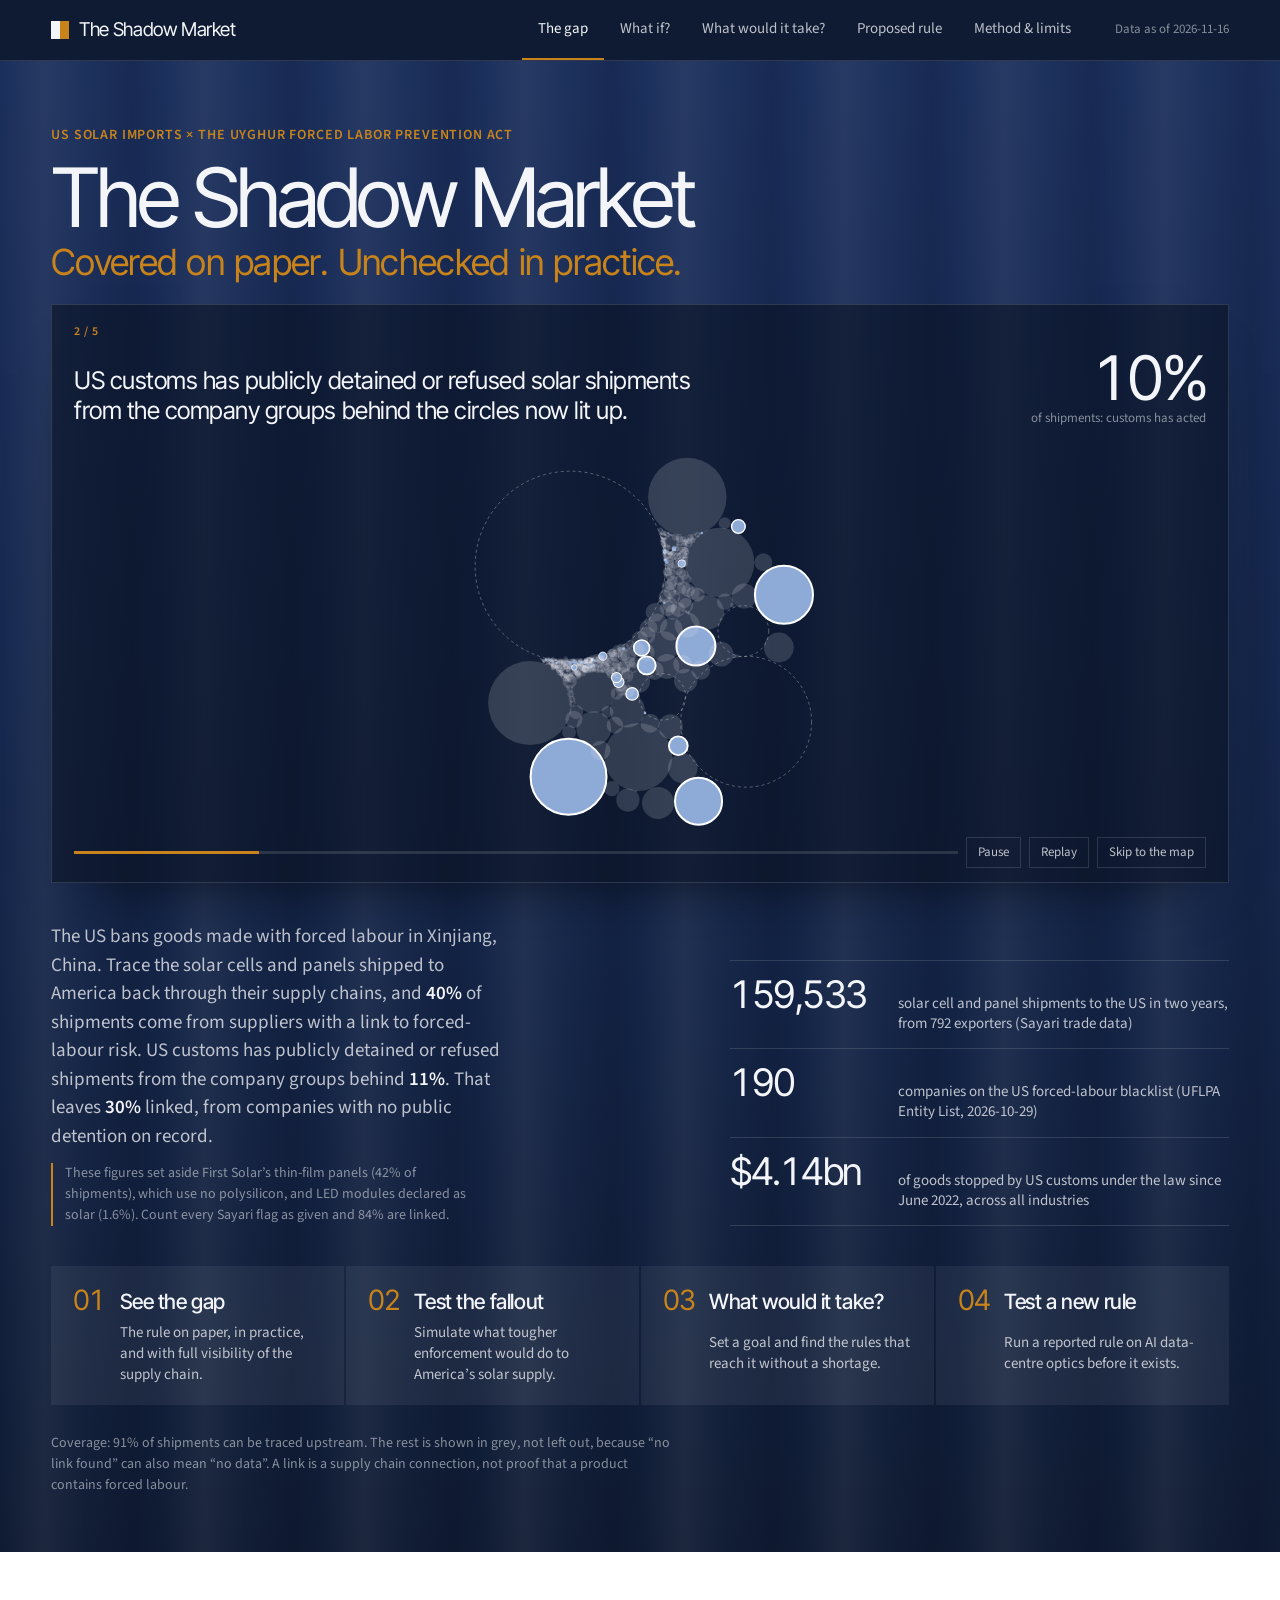
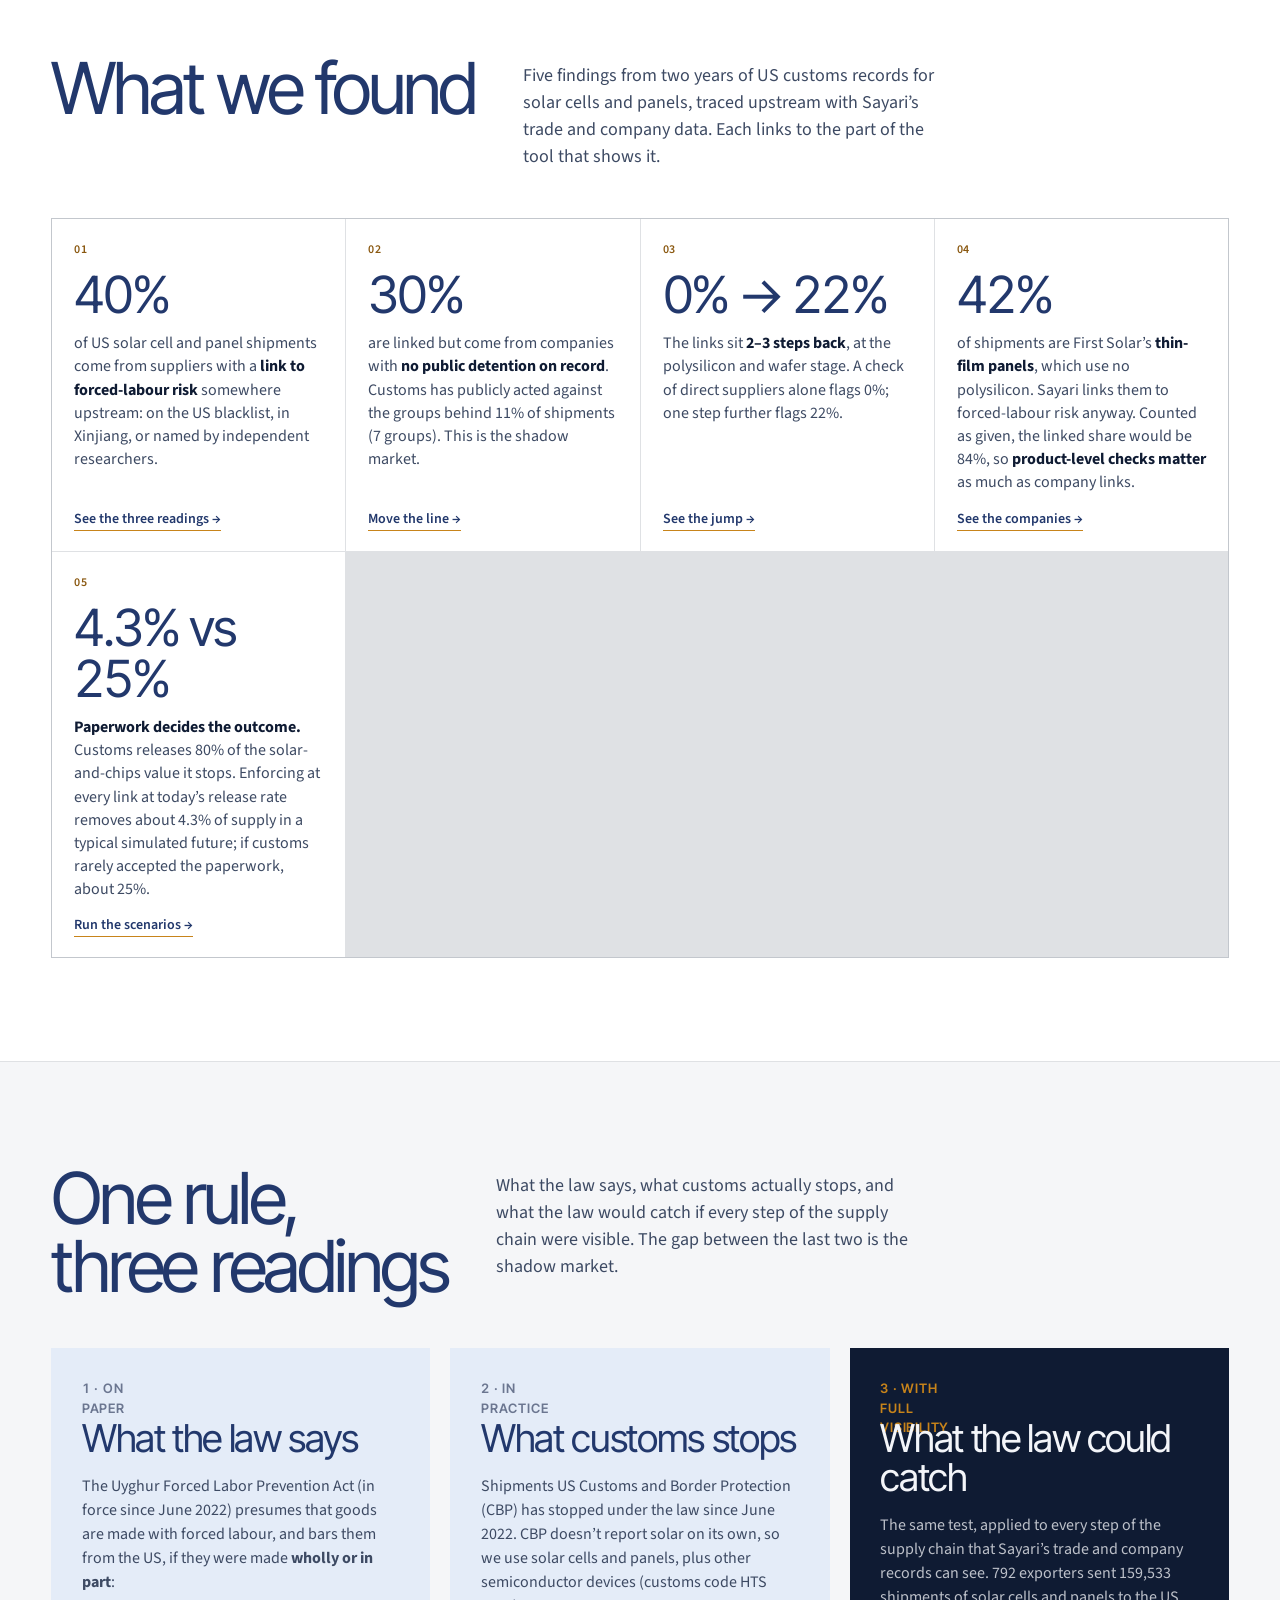
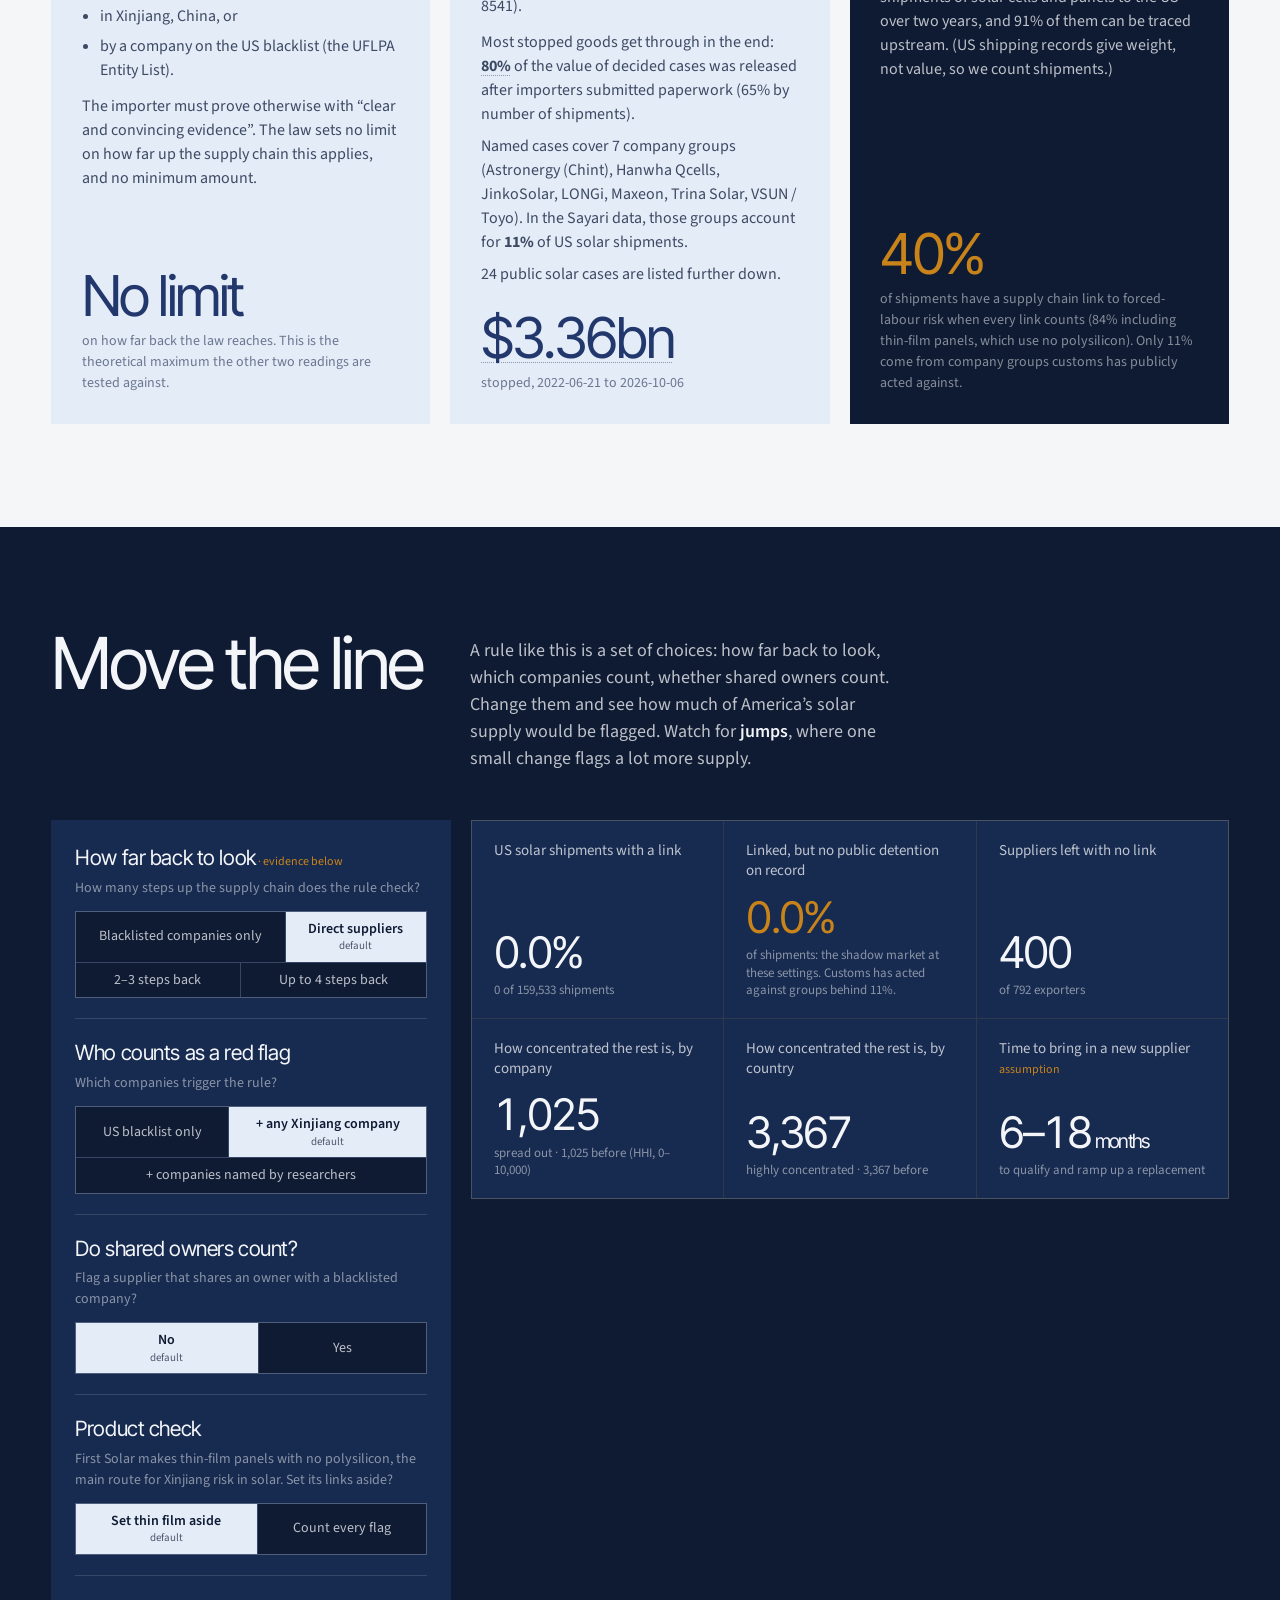
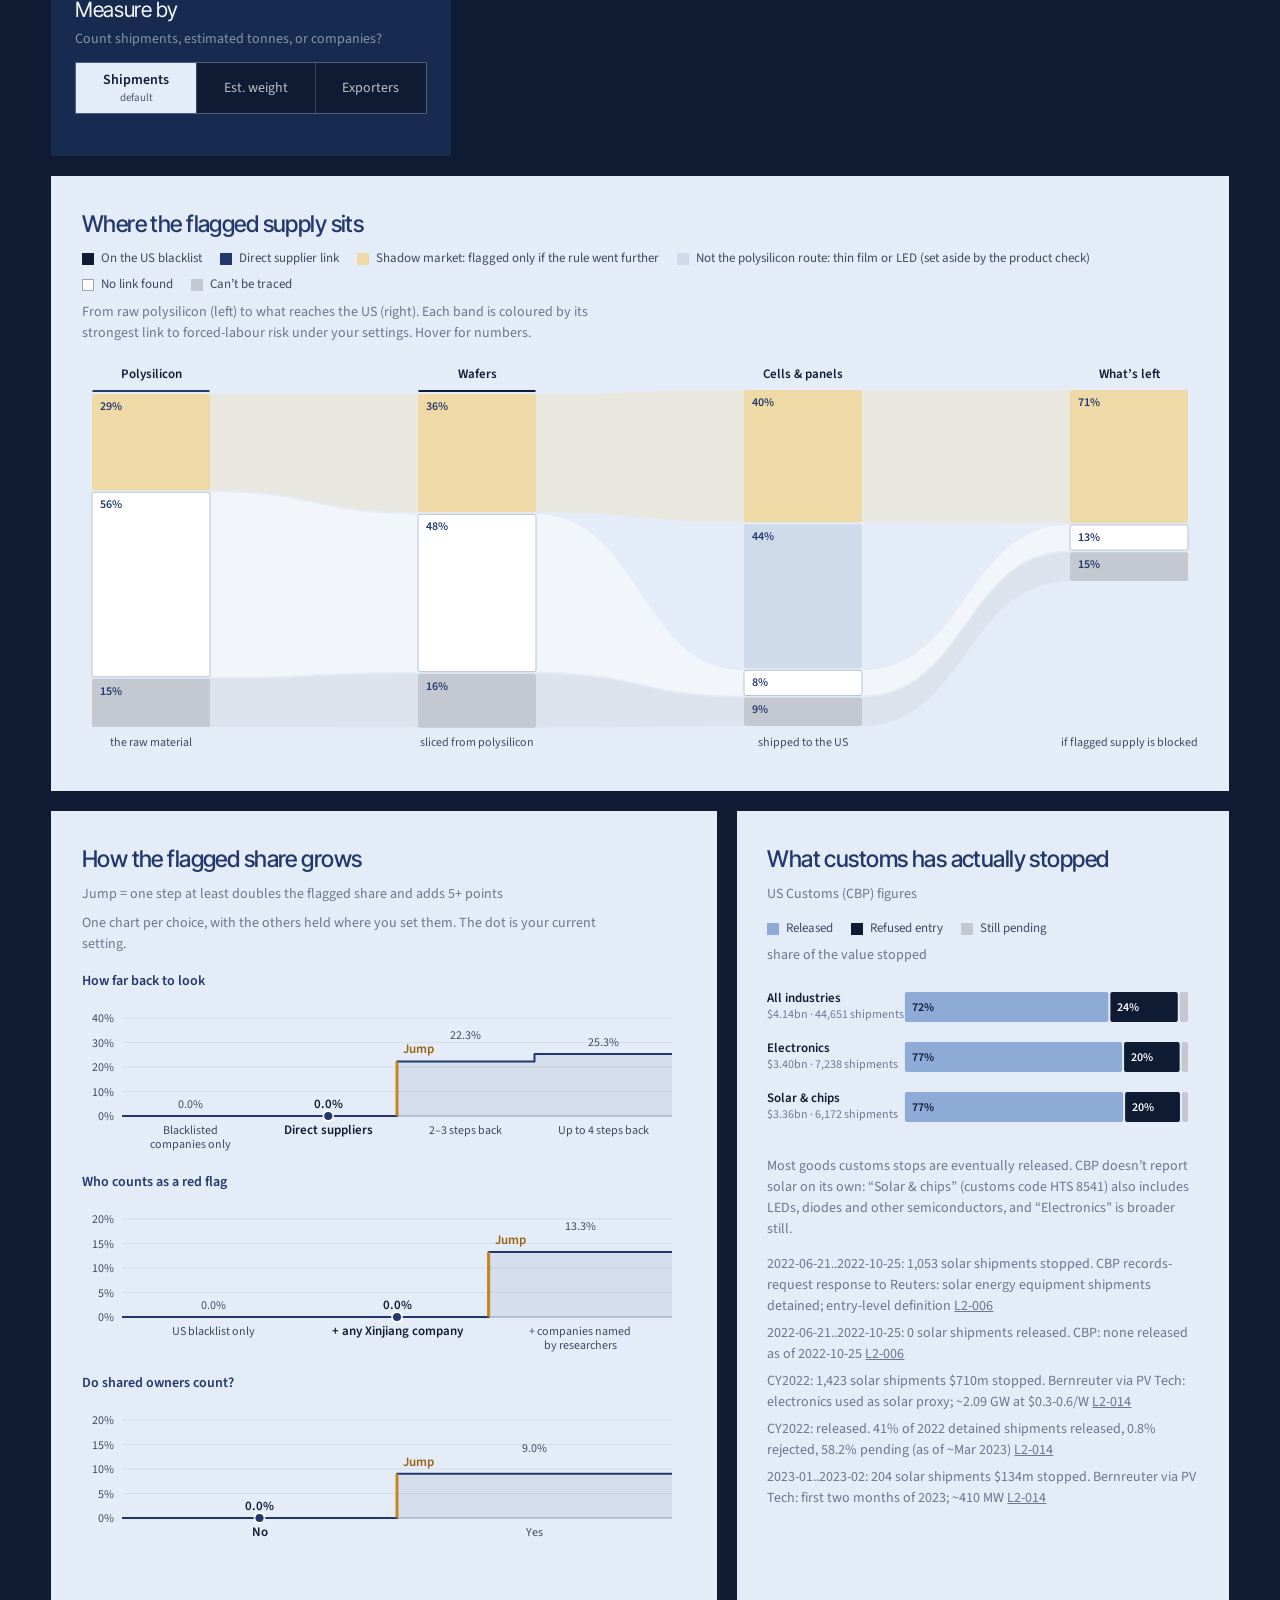
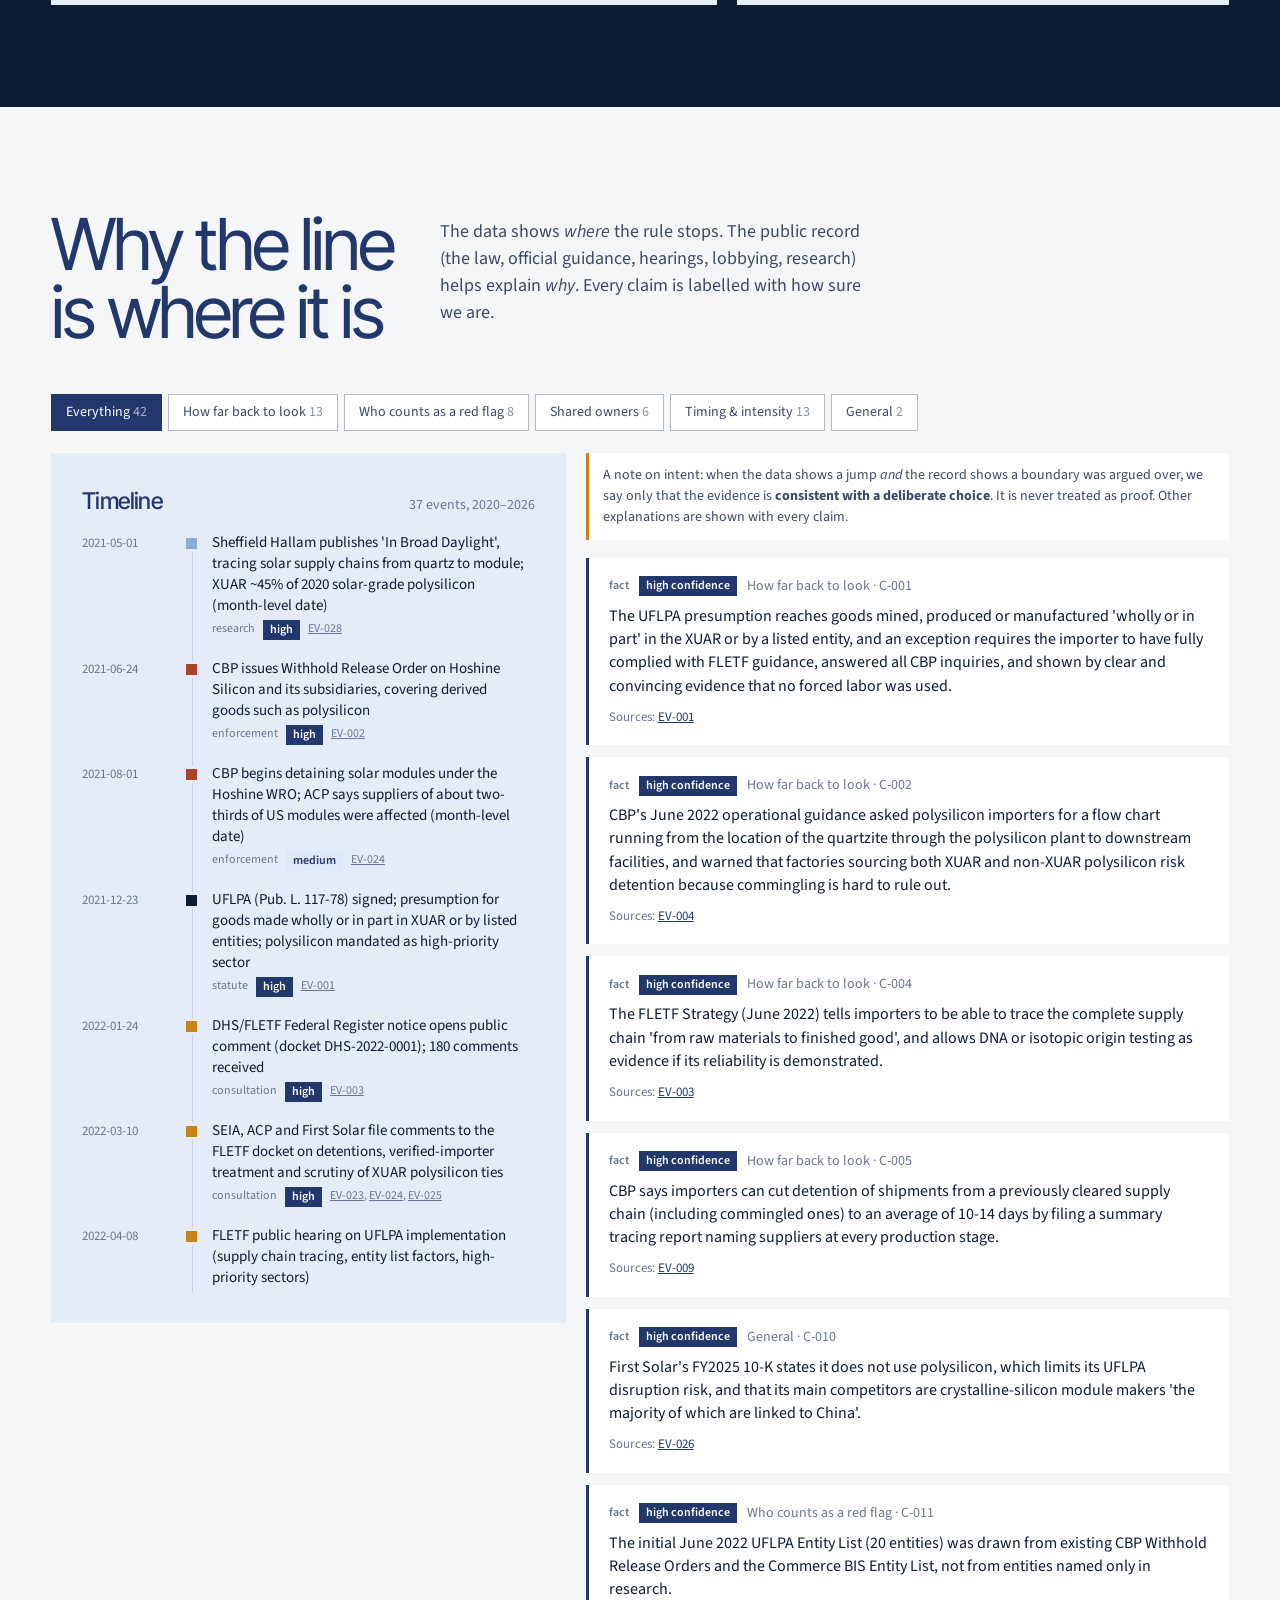
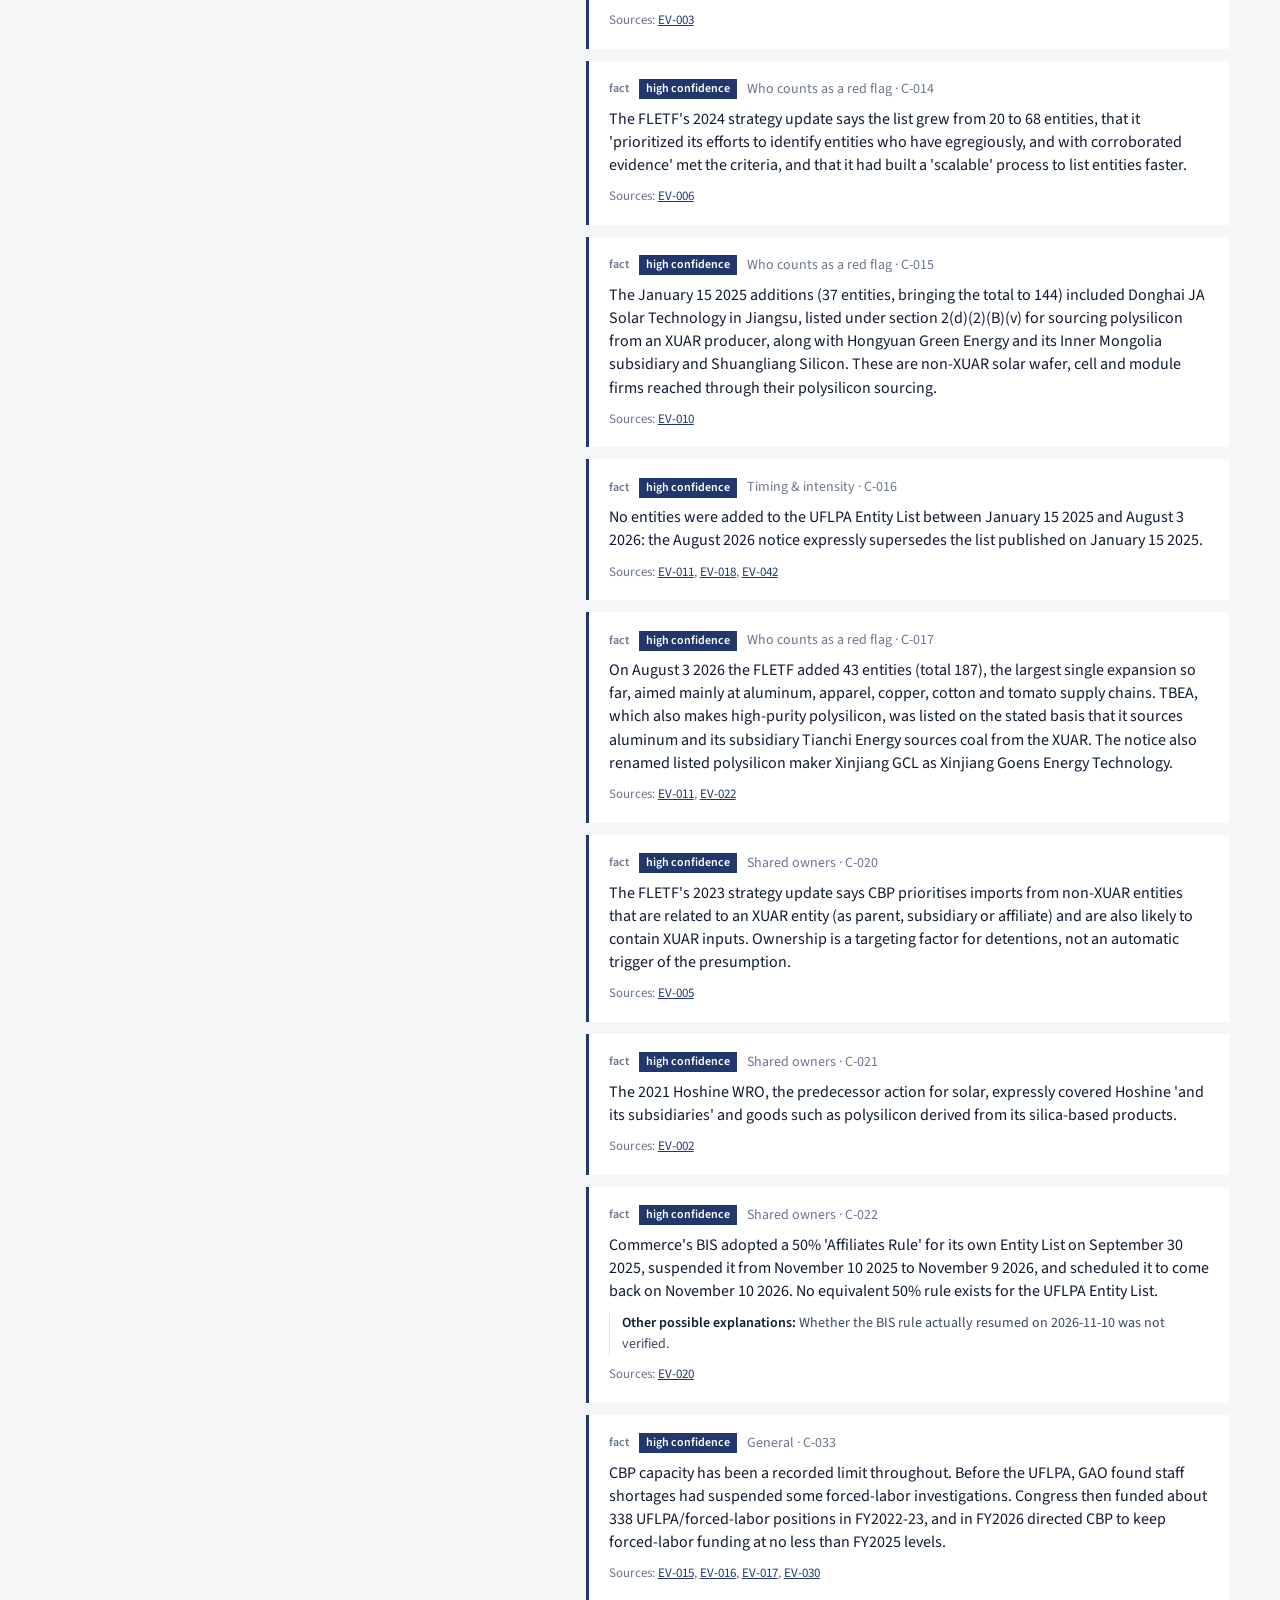
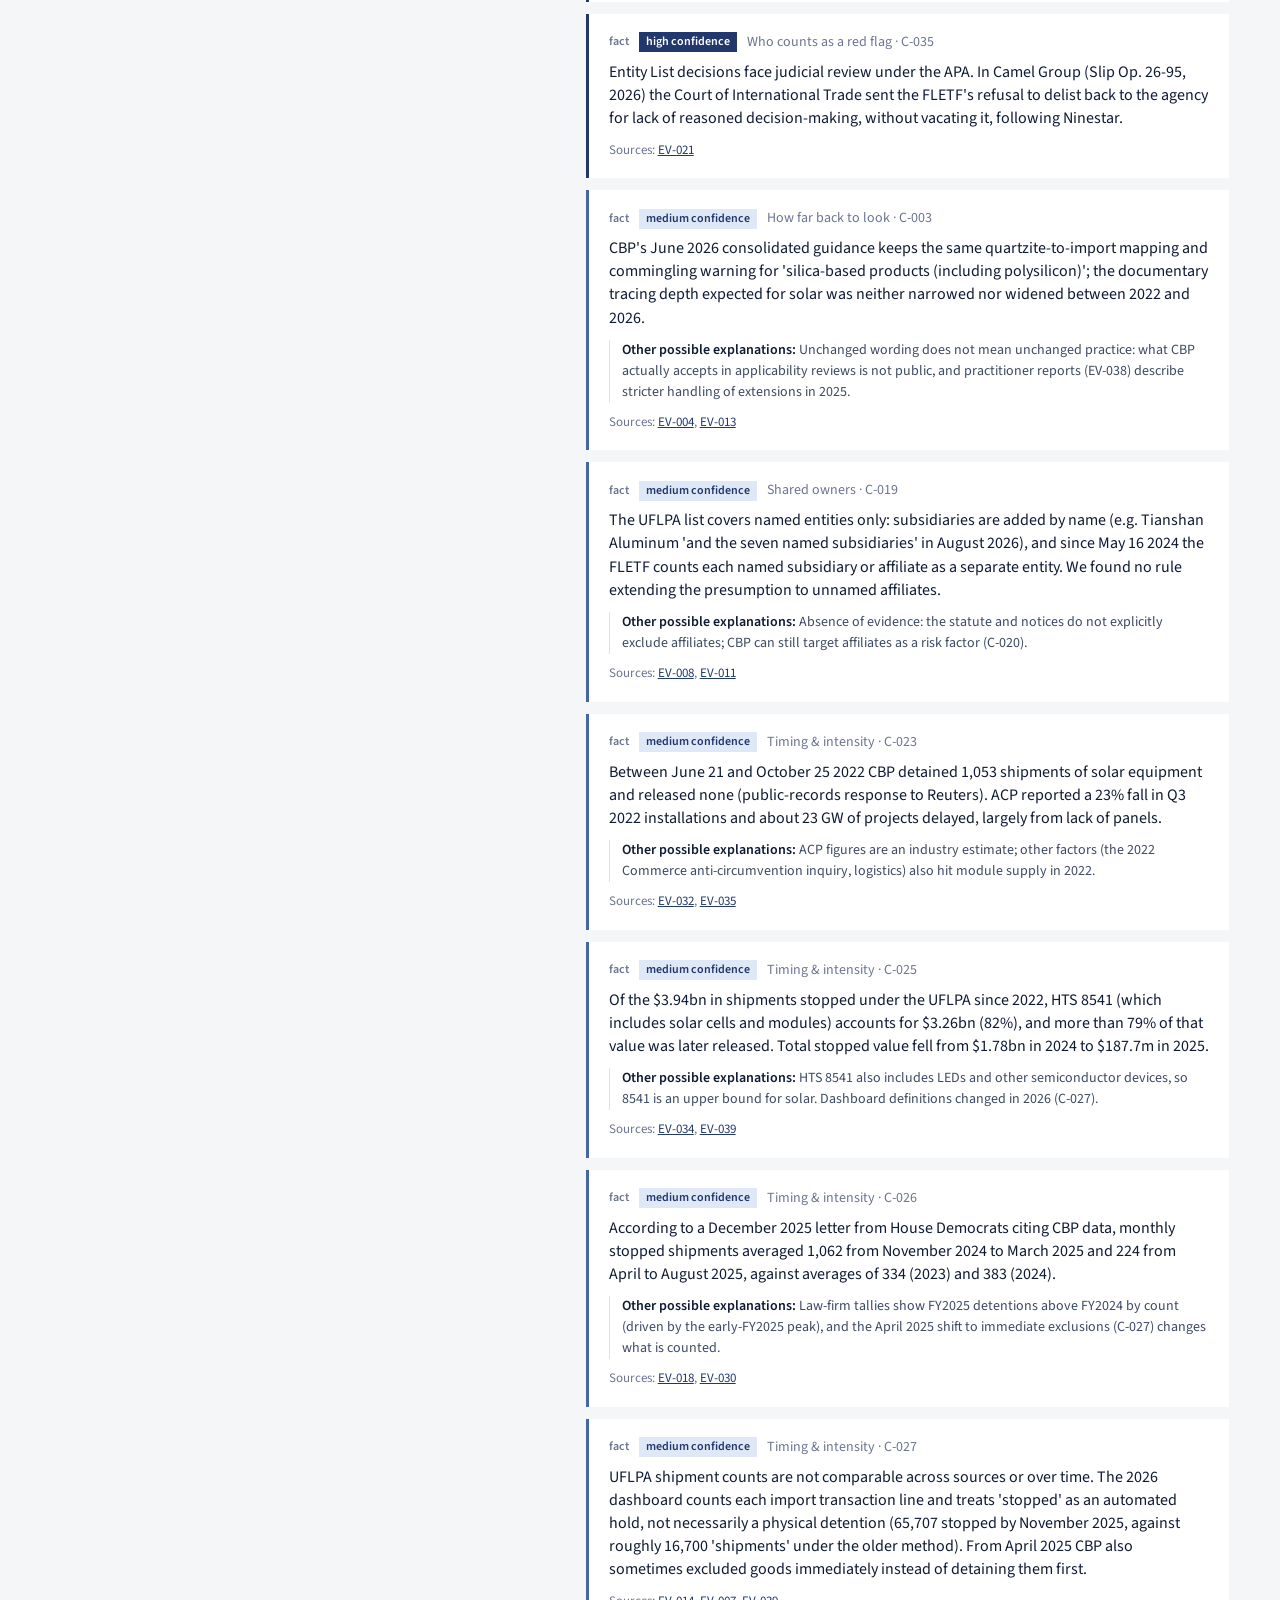
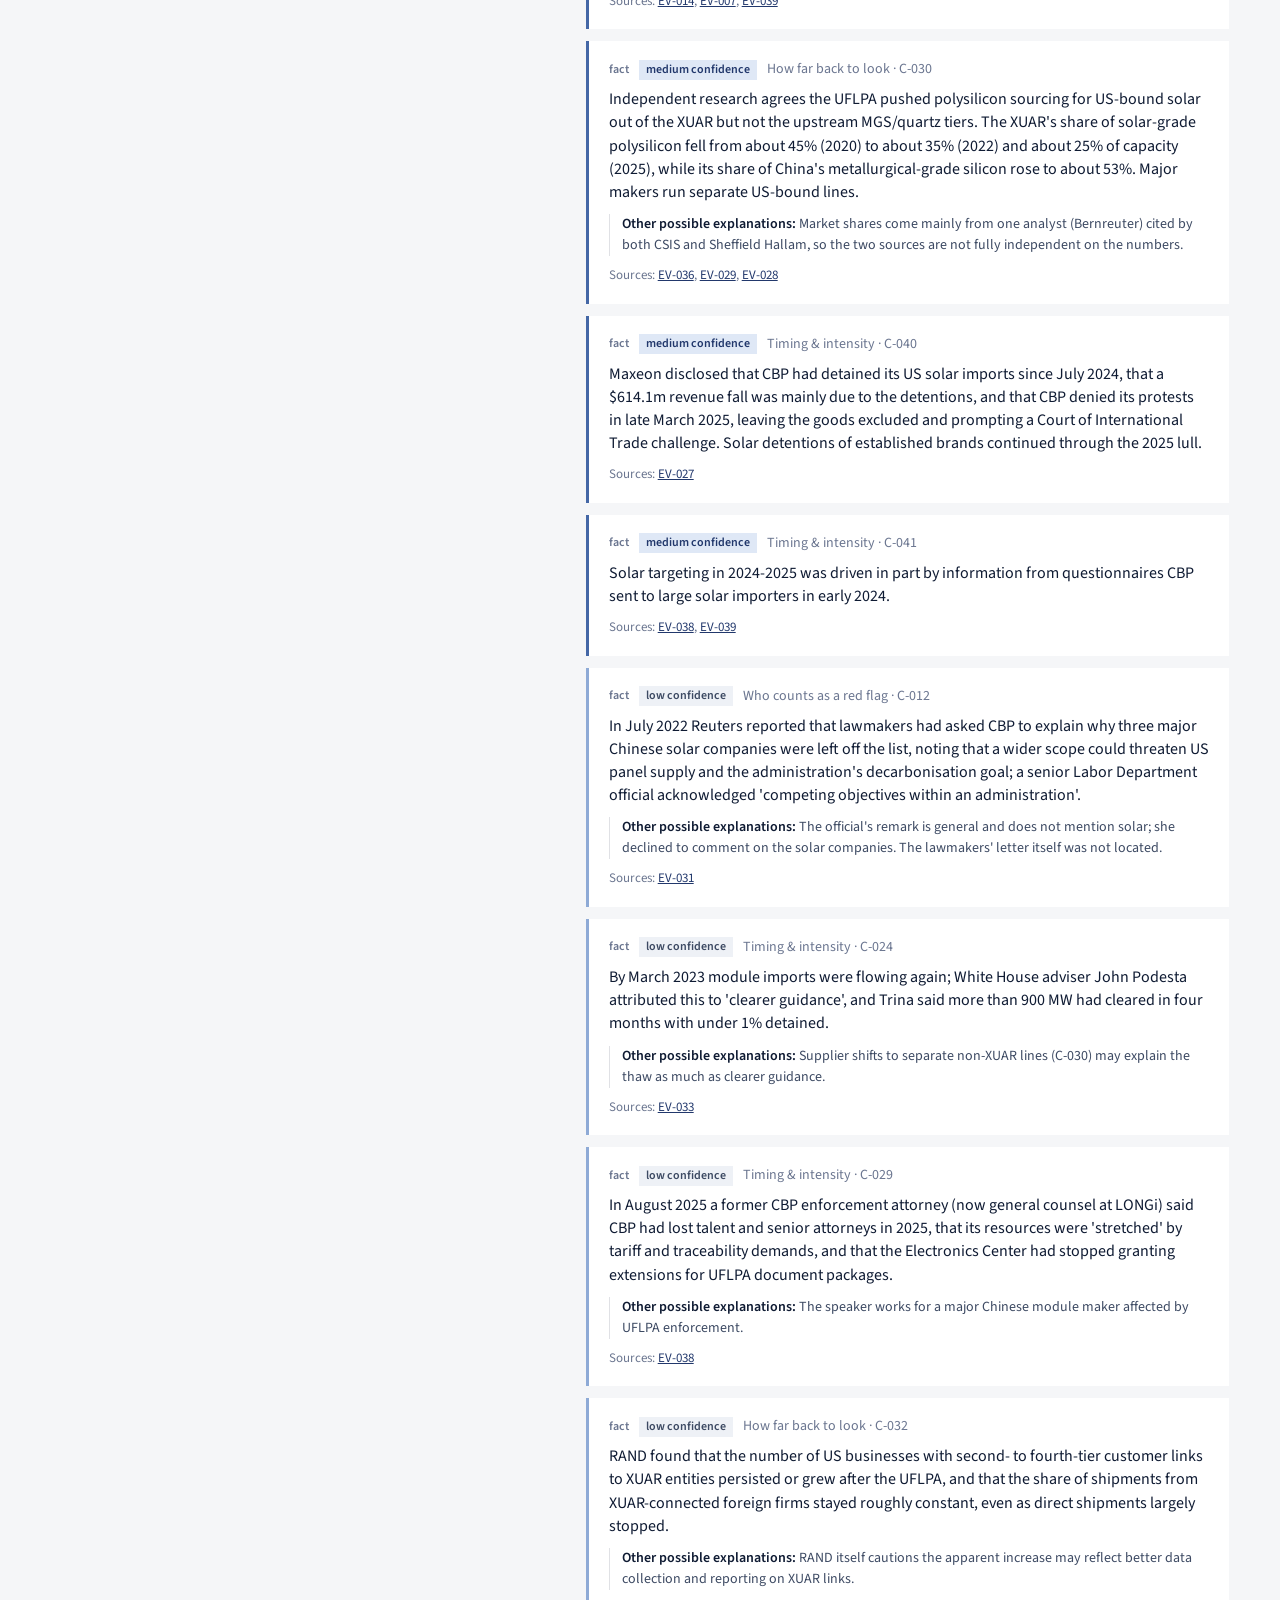
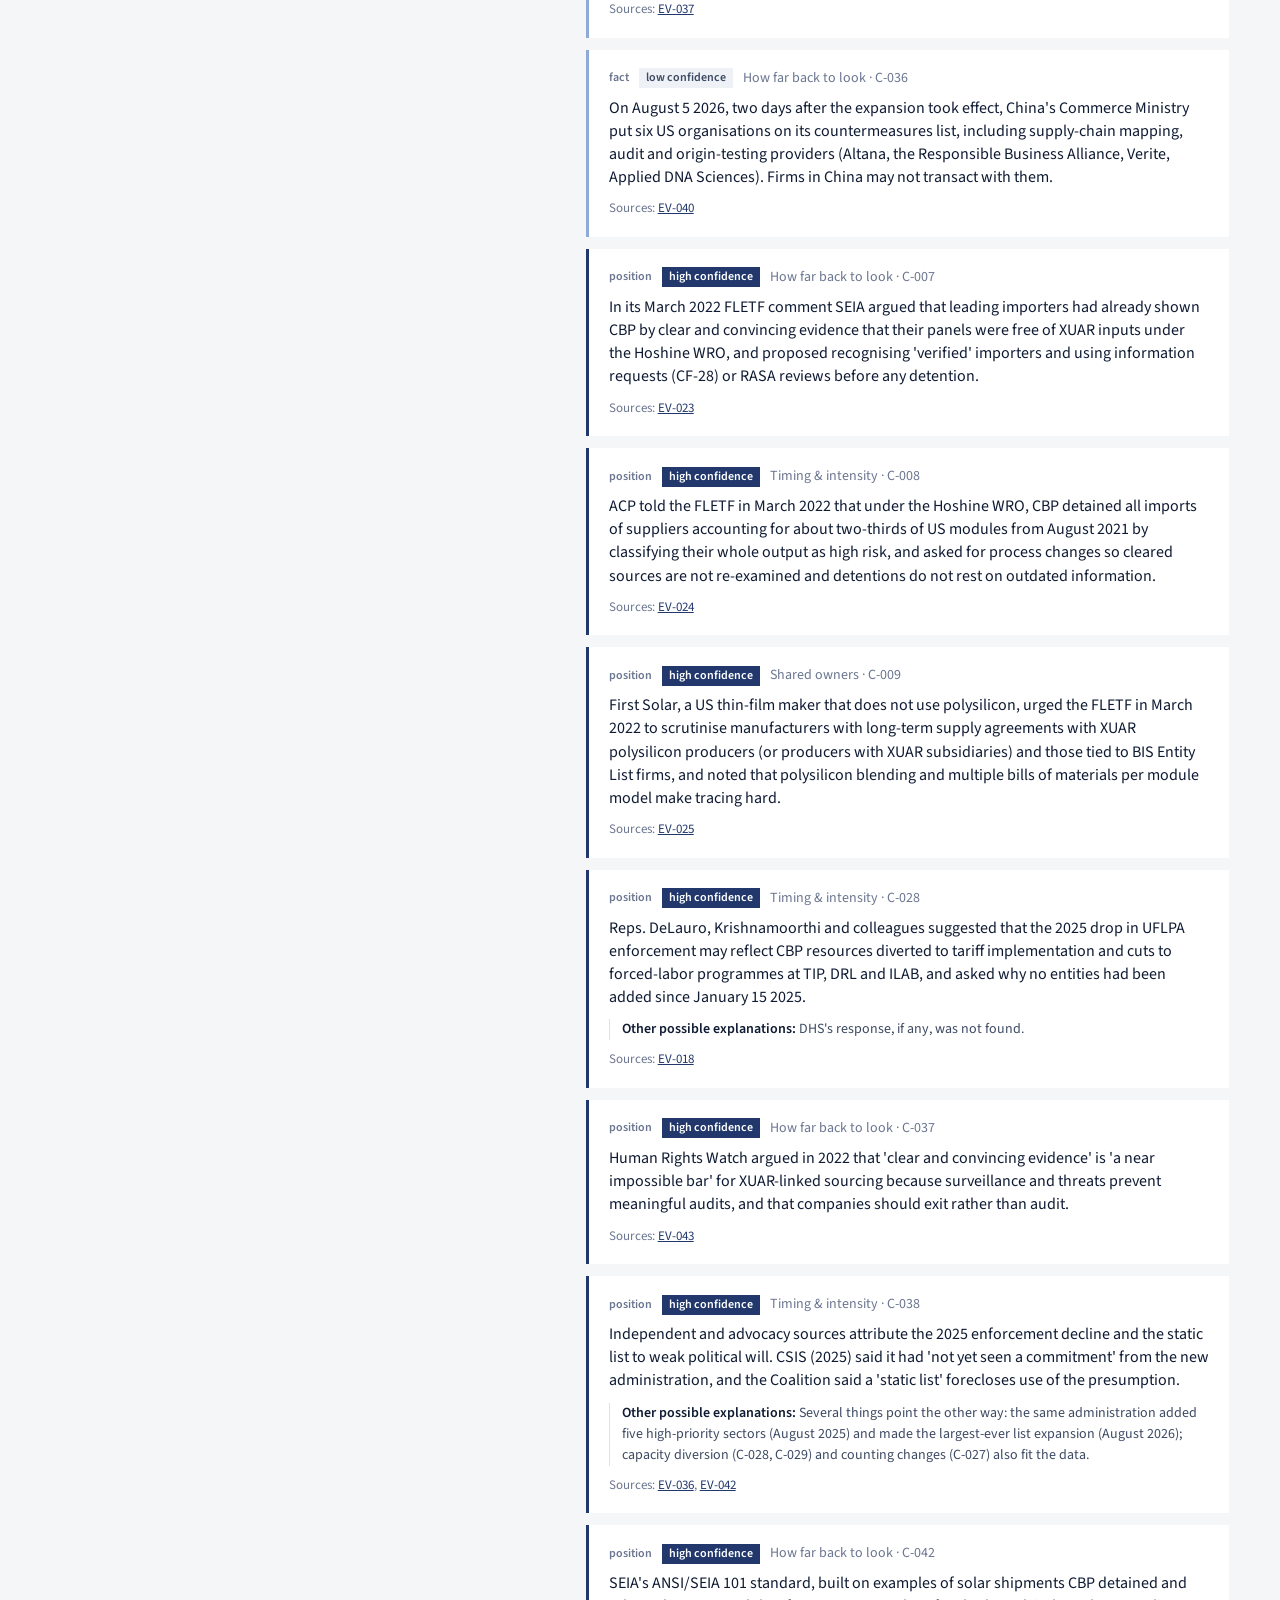
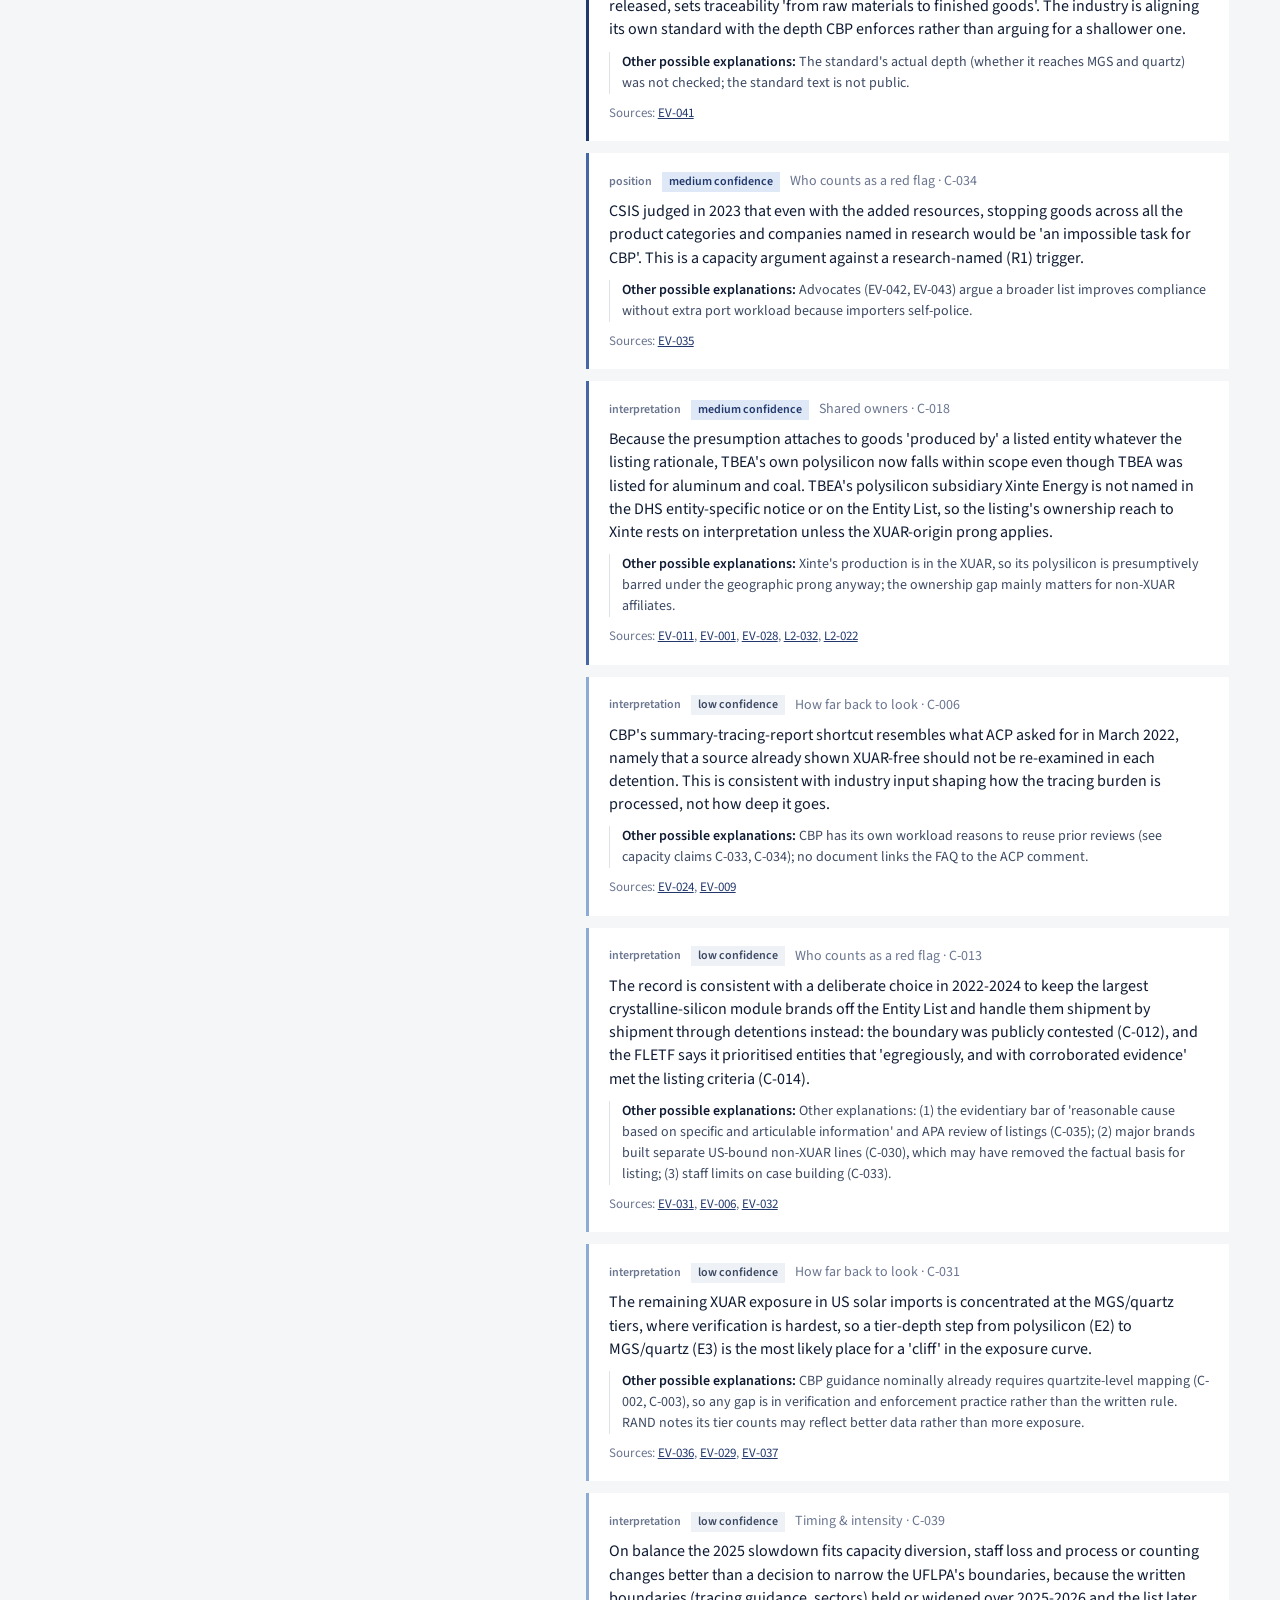
==== commit ca2953e2: "Play it out: starting-scenario setup screen, clearer let-through / held / kept-out routes, live tall" ====
--- a/site/index.html
+++ b/site/index.html
@@ -437,25 +437,50 @@
 <div class="theatre" id="theatre" hidden role="dialog" aria-modal="true" aria-labelledby="th-title">
   <div class="th-box">
     <div class="th-head">
-      <div><p class="kicker" id="th-kick">Playing out the typical future</p><h3 id="th-title"></h3></div>
+      <div><p class="kicker" id="th-kick">Play it out</p><h3 id="th-title"></h3></div>
       <button type="button" class="th-x" id="th-close" aria-label="Close">×</button>
     </div>
-    <div class="th-main">
-      <div class="th-stage" id="th-stage"></div>
-      <div class="th-side">
-        <div class="th-month"><span>Month</span><b id="th-month">0</b></div>
-        <div class="th-stat"><span>Stock in US warehouses</span><b id="th-stock"></b><div class="gauge light"><i id="th-stock-g"></i></div></div>
-        <div class="th-stat"><span>New suppliers</span><b id="th-new"></b><div class="gauge light"><i id="th-new-g"></i></div></div>
-        <p class="th-status" id="th-status"></p>
-      </div>
-    </div>
-    <div id="th-timeline"></div>
-    <div class="th-foot">
-      <button type="button" class="act primary" id="th-play">Pause</button>
-      <button type="button" class="act" id="th-restart">Restart</button>
-      <div class="seg light" id="th-speed" role="group" aria-label="Speed"><button type="button" data-v="1" aria-pressed="true">1×</button><button type="button" data-v="2" aria-pressed="false">2×</button><button type="button" data-v="4" aria-pressed="false">4×</button></div>
-      <p class="small th-note" id="th-note"></p>
-    </div>
+
+    <section class="th-setup" id="th-setup" aria-label="The starting scenario">
+      <div class="th-setup-grid">
+        <div class="th-scen">
+          <p class="th-k">1 · The starting scenario</p>
+          <div class="th-presets" id="th-presets" role="group" aria-label="Scenarios"></div>
+          <div class="th-knobs" id="th-knobs"></div>
+          <p class="th-other" id="th-other"></p>
+        </div>
+        <div class="th-expect">
+          <p class="th-k">2 · What happens to every 100 shipments of solar cells and panels heading for the US</p>
+          <div class="th-waffle-row">
+            <div class="th-waffle" id="th-waffle" role="img"></div>
+            <ul class="th-fates" id="th-fates"></ul>
+          </div>
+          <p class="th-market" id="th-market"></p>
+          <button type="button" class="act primary th-go" id="th-go"><span aria-hidden="true">▶</span> Play it out</button>
+        </div>
+      </div>
+    </section>
+
+    <section class="th-run" id="th-run" hidden>
+      <div class="th-main">
+        <div class="th-stage" id="th-stage"></div>
+        <div class="th-side">
+          <div class="th-month"><span>Month</span><b id="th-month">0</b><i class="th-mprog"><em id="th-mprog"></em></i></div>
+          <ul class="th-tally" id="th-tally"></ul>
+          <div class="th-stat"><span>Stock in US warehouses</span><b id="th-stock"></b><div class="gauge light"><i id="th-stock-g"></i></div></div>
+          <div class="th-stat"><span>New suppliers</span><b id="th-new"></b><div class="gauge light"><i id="th-new-g"></i></div></div>
+        </div>
+      </div>
+      <p class="th-status" id="th-status" aria-live="polite"></p>
+      <div id="th-timeline"></div>
+      <div class="th-foot">
+        <button type="button" class="act primary" id="th-play">Pause</button>
+        <button type="button" class="act" id="th-restart">Restart</button>
+        <div class="seg light" id="th-speed" role="group" aria-label="Speed"><button type="button" data-v="1" aria-pressed="true">1×</button><button type="button" data-v="2" aria-pressed="false">2×</button><button type="button" data-v="4" aria-pressed="false">4×</button></div>
+        <button type="button" class="act" id="th-change">Change the scenario</button>
+        <p class="small th-note" id="th-note"></p>
+      </div>
+    </section>
   </div>
 </div>
 
--- a/site/styles.css
+++ b/site/styles.css
@@ -766,3 +766,79 @@
   .th-month b { font-size: 44px; }
   .th-note { margin-left: 0; }
 }
+
+/* ================= play it out v2: setup screen, tallies ================= */
+.th-setup, .th-run { margin-top: 14px; padding: 0; }
+.th-setup[hidden], .th-run[hidden] { display: none; }
+.th-setup-grid { display: grid; grid-template-columns: 1.05fr 1fr; gap: 28px; }
+.th-k { margin: 0 0 10px; font-size: 12px; font-weight: 600; letter-spacing: .07em; text-transform: uppercase; color: var(--accent); }
+.th-presets { display: grid; grid-template-columns: 1fr 1fr; gap: 6px; margin-bottom: 16px; }
+.th-presets button { text-align: left; background: rgba(255,255,255,0.04); border: 1px solid var(--dark-line); color: var(--on-dark); padding: 9px 11px; cursor: pointer; }
+.th-presets button:hover { border-color: var(--accent); }
+.th-presets button b { display: block; font-family: var(--display); font-weight: 500; font-size: 15px; letter-spacing: -0.01em; }
+.th-presets button span { display: block; font-size: 12px; color: var(--on-dark-3); line-height: 1.3; margin-top: 2px; }
+.th-presets button[aria-pressed="true"] { background: var(--accent); border-color: var(--accent); color: var(--dark); }
+.th-presets button[aria-pressed="true"] span { color: rgba(15,27,51,0.75); }
+.th-own { grid-column: 1 / -1; margin: 2px 0 0; font-size: 12.5px; color: #f0c27a; }
+.th-knobs { display: grid; grid-template-columns: 1fr 1fr; gap: 12px 18px; }
+.th-knob label { display: block; font-size: 12px; font-weight: 600; letter-spacing: .05em; text-transform: uppercase; color: var(--on-dark-3); margin-bottom: 4px; }
+.th-knob.wide { grid-column: 1 / -1; }
+.th-knob .row { display: flex; align-items: center; gap: 10px; }
+.th-knob .row b { font-family: var(--display); font-weight: 400; font-size: 21px; letter-spacing: -0.02em; color: var(--accent); min-width: 78px; text-align: right; white-space: nowrap; }
+.th-knob .tail { font-size: 12px; color: var(--on-dark-3); }
+.th-knob input[type=range] { flex: 1; min-width: 0; -webkit-appearance: none; appearance: none; height: 22px; background: transparent; cursor: pointer; }
+.th-knob input[type=range]::-webkit-slider-runnable-track { height: 4px; background: linear-gradient(to right, var(--accent) var(--p, 50%), rgba(255,255,255,0.18) var(--p, 50%)); }
+.th-knob input[type=range]::-moz-range-track { height: 4px; background: rgba(255,255,255,0.18); }
+.th-knob input[type=range]::-moz-range-progress { height: 4px; background: var(--accent); }
+.th-knob input[type=range]::-webkit-slider-thumb { -webkit-appearance: none; width: 16px; height: 16px; margin-top: -6px; background: var(--accent); border: 2px solid var(--dark); }
+.th-knob input[type=range]::-moz-range-thumb { width: 14px; height: 14px; background: var(--accent); border: 2px solid var(--dark); border-radius: 0; }
+.th-reach { display: flex; flex-wrap: wrap; }
+.th-plain { margin: 6px 0 0; font-size: 13px; color: var(--on-dark-2); line-height: 1.4; }
+.th-other { margin: 14px 0 0; font-size: 12.5px; color: var(--on-dark-3); line-height: 1.45; }
+.th-other b { color: var(--on-dark-2); font-weight: 600; }
+.th-waffle-row { display: grid; grid-template-columns: auto 1fr; gap: 18px; align-items: start; }
+.th-waffle { display: grid; grid-template-columns: repeat(10, 15px); gap: 3px; }
+.th-waffle i { width: 15px; height: 15px; animation: pop .45s cubic-bezier(.2,.7,.2,1.4) both; }
+.th-waffle i.rel { box-shadow: 0 0 6px rgba(238,243,251,0.4); }
+.th-waffle i.out { box-shadow: 0 0 8px rgba(226,135,111,0.7); }
+.th-fates { list-style: none; margin: 0; padding: 0; display: grid; gap: 8px; }
+.th-fates li { display: grid; grid-template-columns: 12px 52px 1fr; gap: 8px; align-items: baseline; font-size: 13px; color: var(--on-dark-3); line-height: 1.3; }
+.th-fates li i { width: 12px; height: 12px; align-self: center; }
+.th-fates li b { font-family: var(--display); font-weight: 400; font-size: 24px; letter-spacing: -0.03em; color: var(--on-dark); text-align: right; font-variant-numeric: tabular-nums; }
+.th-fates li em { font-style: normal; color: var(--on-dark); font-weight: 600; }
+.th-fates li.flagged { grid-template-columns: 72px 1fr; padding-bottom: 8px; border-bottom: 1px solid var(--dark-line); }
+.th-fates li.flagged b { color: #f0b347; text-align: left; }
+.th-market { margin: 16px 0 0; font-size: 14px; line-height: 1.5; color: var(--on-dark-2); border-left: 2px solid var(--accent); padding-left: 12px; }
+.th-market b { color: var(--on-dark); }
+.act.th-go { margin-top: 16px; font-size: 17px; padding: 13px 22px; background: var(--accent); color: var(--dark); border-color: var(--accent); box-shadow: 0 10px 30px -10px rgba(200,132,26,0.7); }
+.act.th-go:hover { background: #d89530; }
+.th-main { grid-template-columns: 1fr 270px; }
+.th-month { position: relative; }
+.th-mprog { display: block; height: 2px; background: rgba(255,255,255,0.12); margin-top: 6px; }
+.th-mprog em { display: block; height: 100%; width: 0; background: var(--accent); }
+.th-tally { list-style: none; margin: 0; padding: 0; display: grid; gap: 6px; }
+.th-tally-h { font-size: 12px; font-weight: 600; letter-spacing: .06em; text-transform: uppercase; color: var(--on-dark-3); }
+.th-tally li:not(.th-tally-h) { display: grid; grid-template-columns: 10px 1fr auto; gap: 8px; align-items: center; padding: 6px 0; border-bottom: 1px solid var(--dark-line); }
+.th-tally li i { width: 10px; height: 10px; border-radius: 50%; }
+.th-tally li span { font-size: 11.5px; color: var(--on-dark-3); line-height: 1.25; }
+.th-tally li span em { display: block; font-style: normal; font-size: 13.5px; font-weight: 600; color: var(--on-dark); }
+.th-tally li b { font-family: var(--display); font-weight: 400; font-size: 22px; letter-spacing: -0.03em; font-variant-numeric: tabular-nums; }
+.th-run .th-status { margin: 12px 0 0; font-size: 16.5px; min-height: 0; }
+.th-status.in { animation: capIn .45s ease both; }
+.th-status b.bad { color: #e2876f; }
+@media (max-width: 1080px) {
+  .th-setup-grid { grid-template-columns: 1fr; }
+  .th-main { grid-template-columns: 1fr; }
+  .th-side { grid-template-columns: 1fr 1fr; align-items: start; }
+  .th-tally { grid-column: 1 / -1; grid-template-columns: 1fr 1fr; column-gap: 14px; }
+  .th-tally-h { grid-column: 1 / -1; }
+}
+@media (max-width: 720px) {
+  .th-knobs { grid-template-columns: 1fr; }
+  .th-presets button span { display: none; }
+  .th-waffle-row { grid-template-columns: 1fr; }
+  .th-waffle { grid-template-columns: repeat(10, 1fr); max-width: 260px; }
+  .th-waffle i { width: auto; aspect-ratio: 1; height: auto; }
+  .th-tally { grid-template-columns: 1fr; }
+  .th-run .th-status { font-size: 15px; }
+}
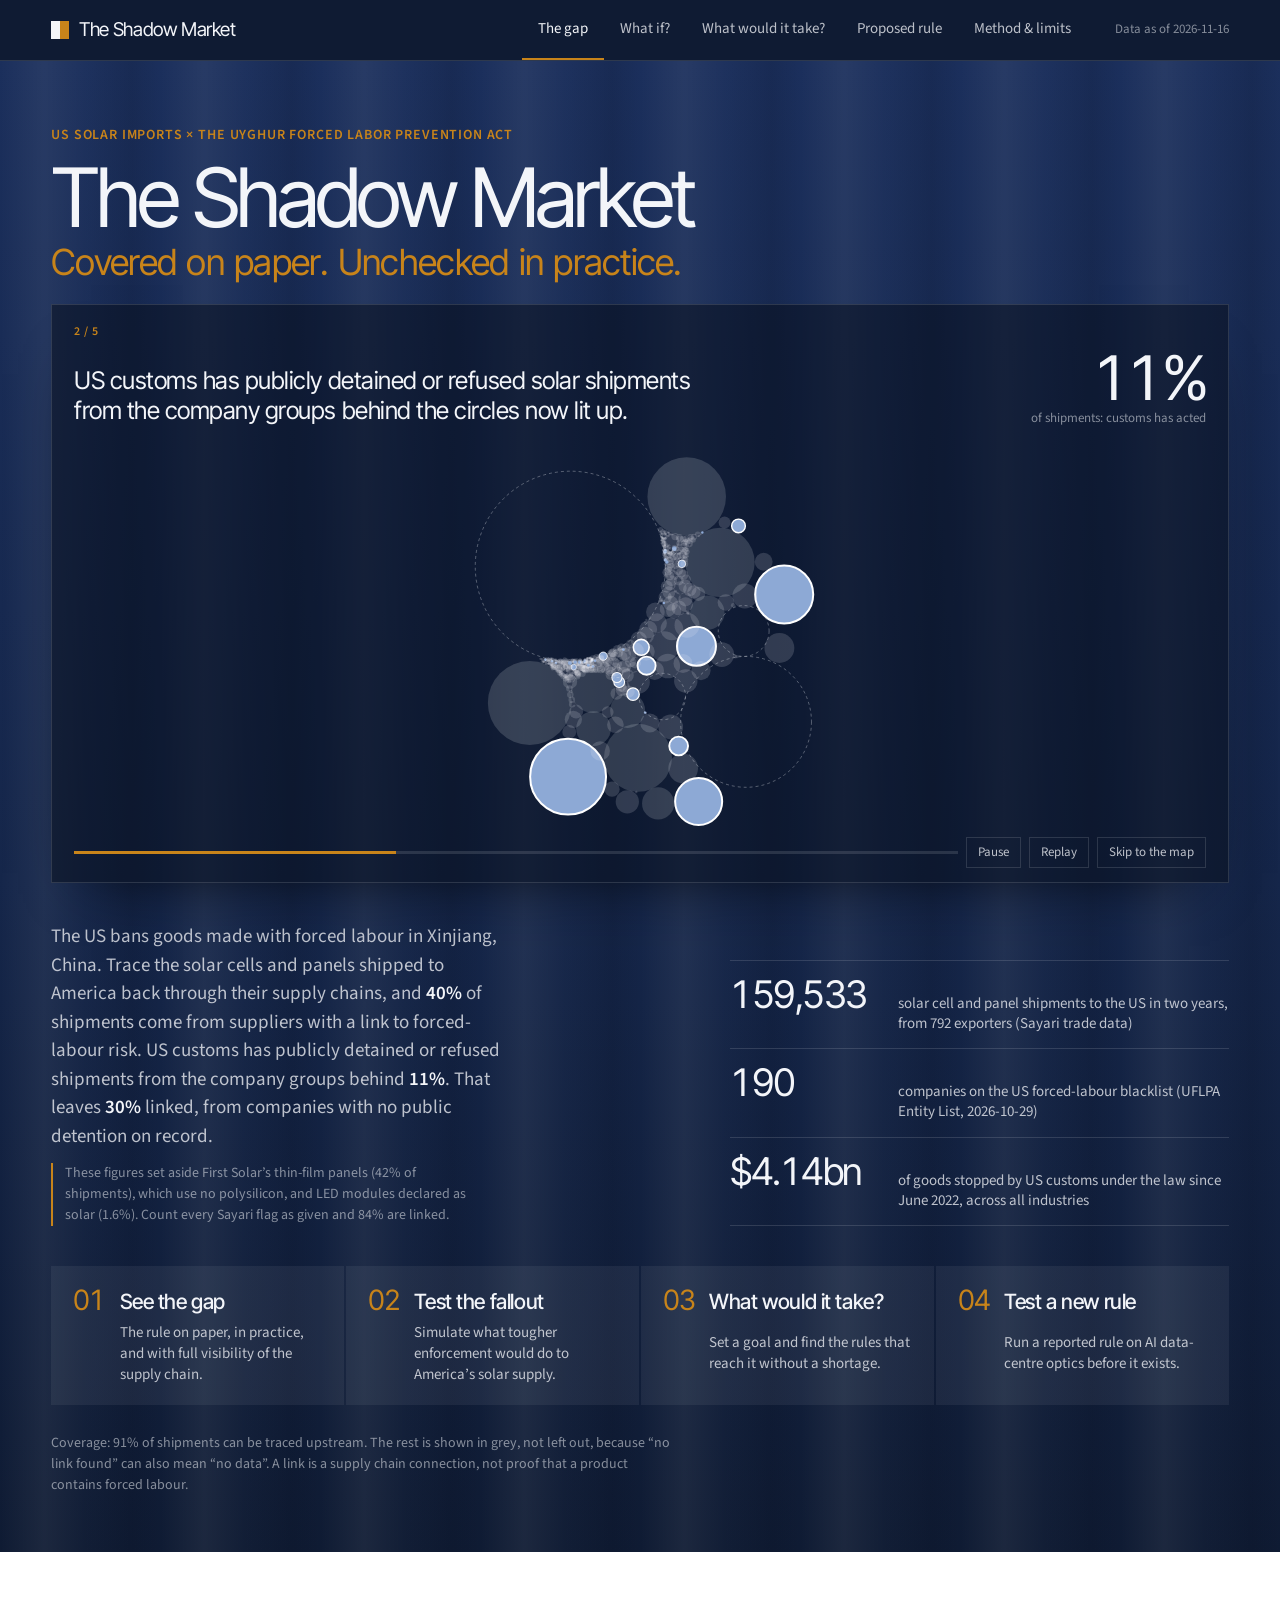
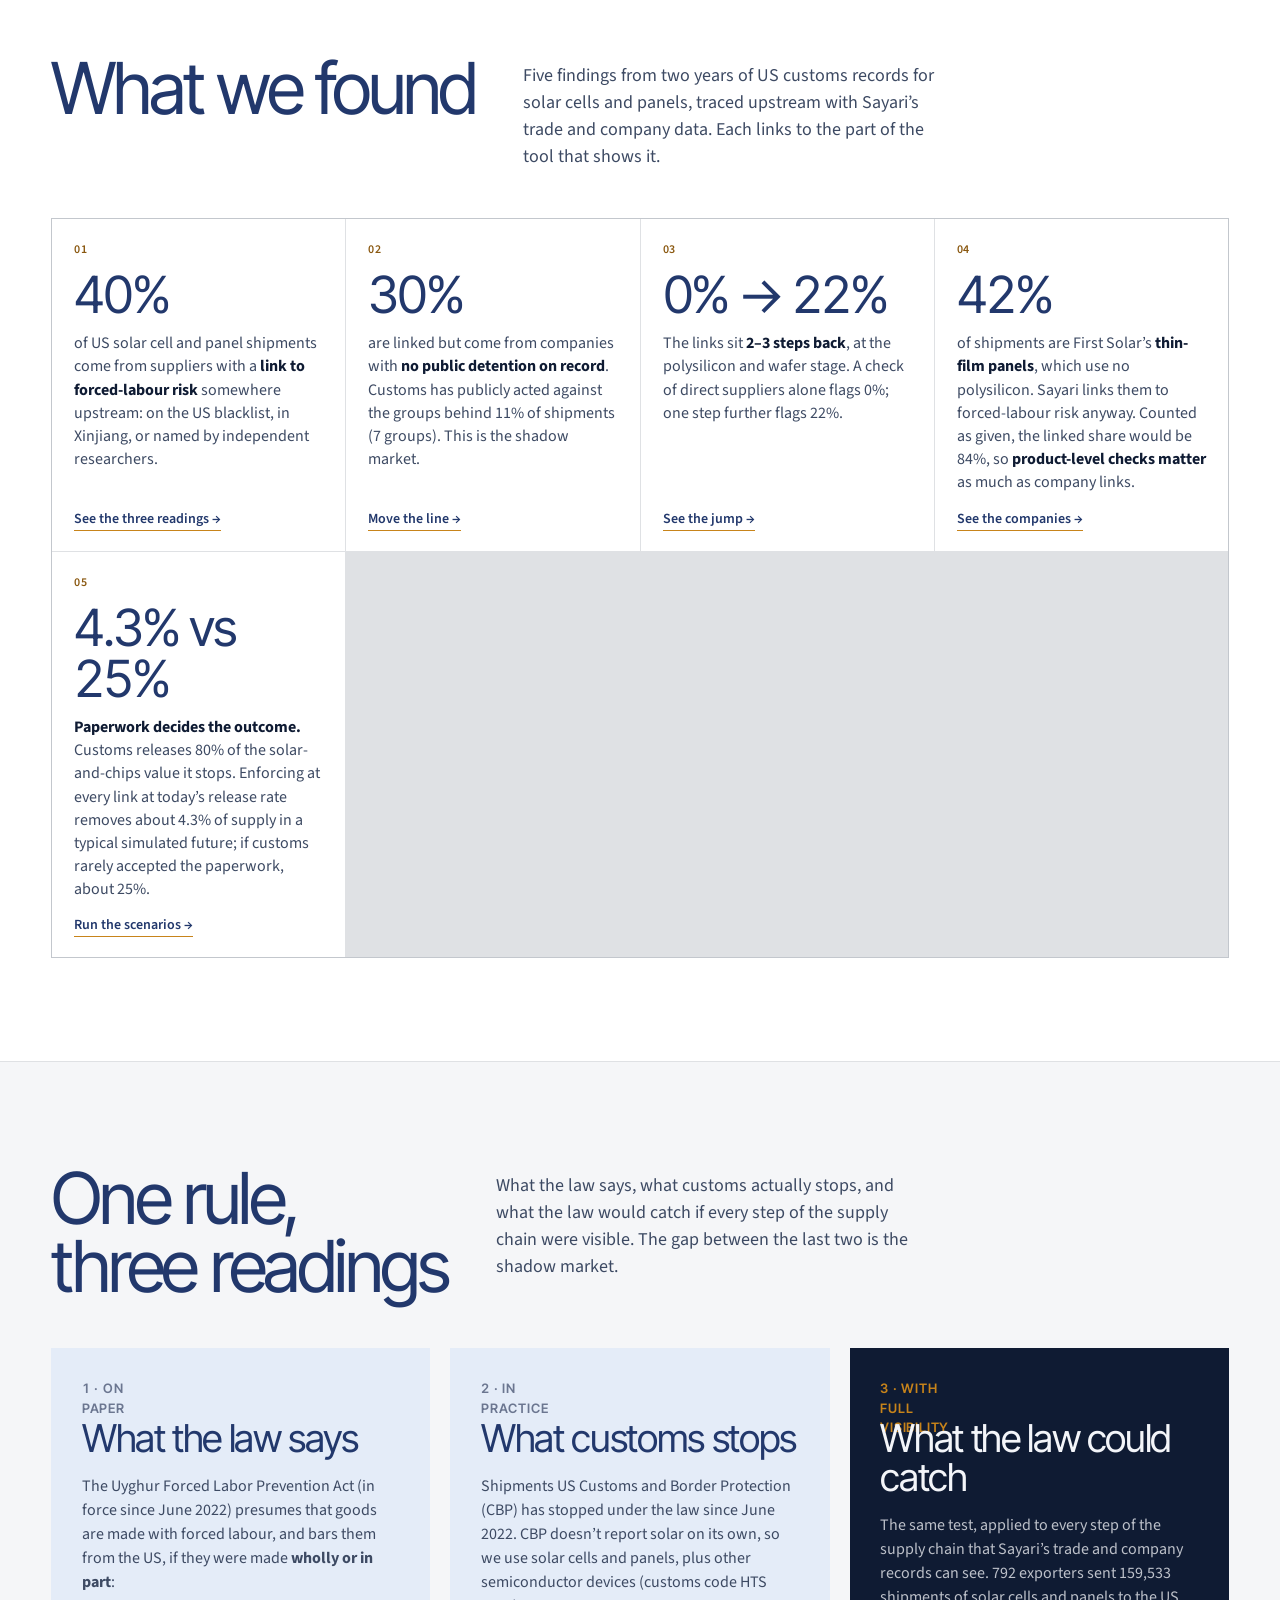
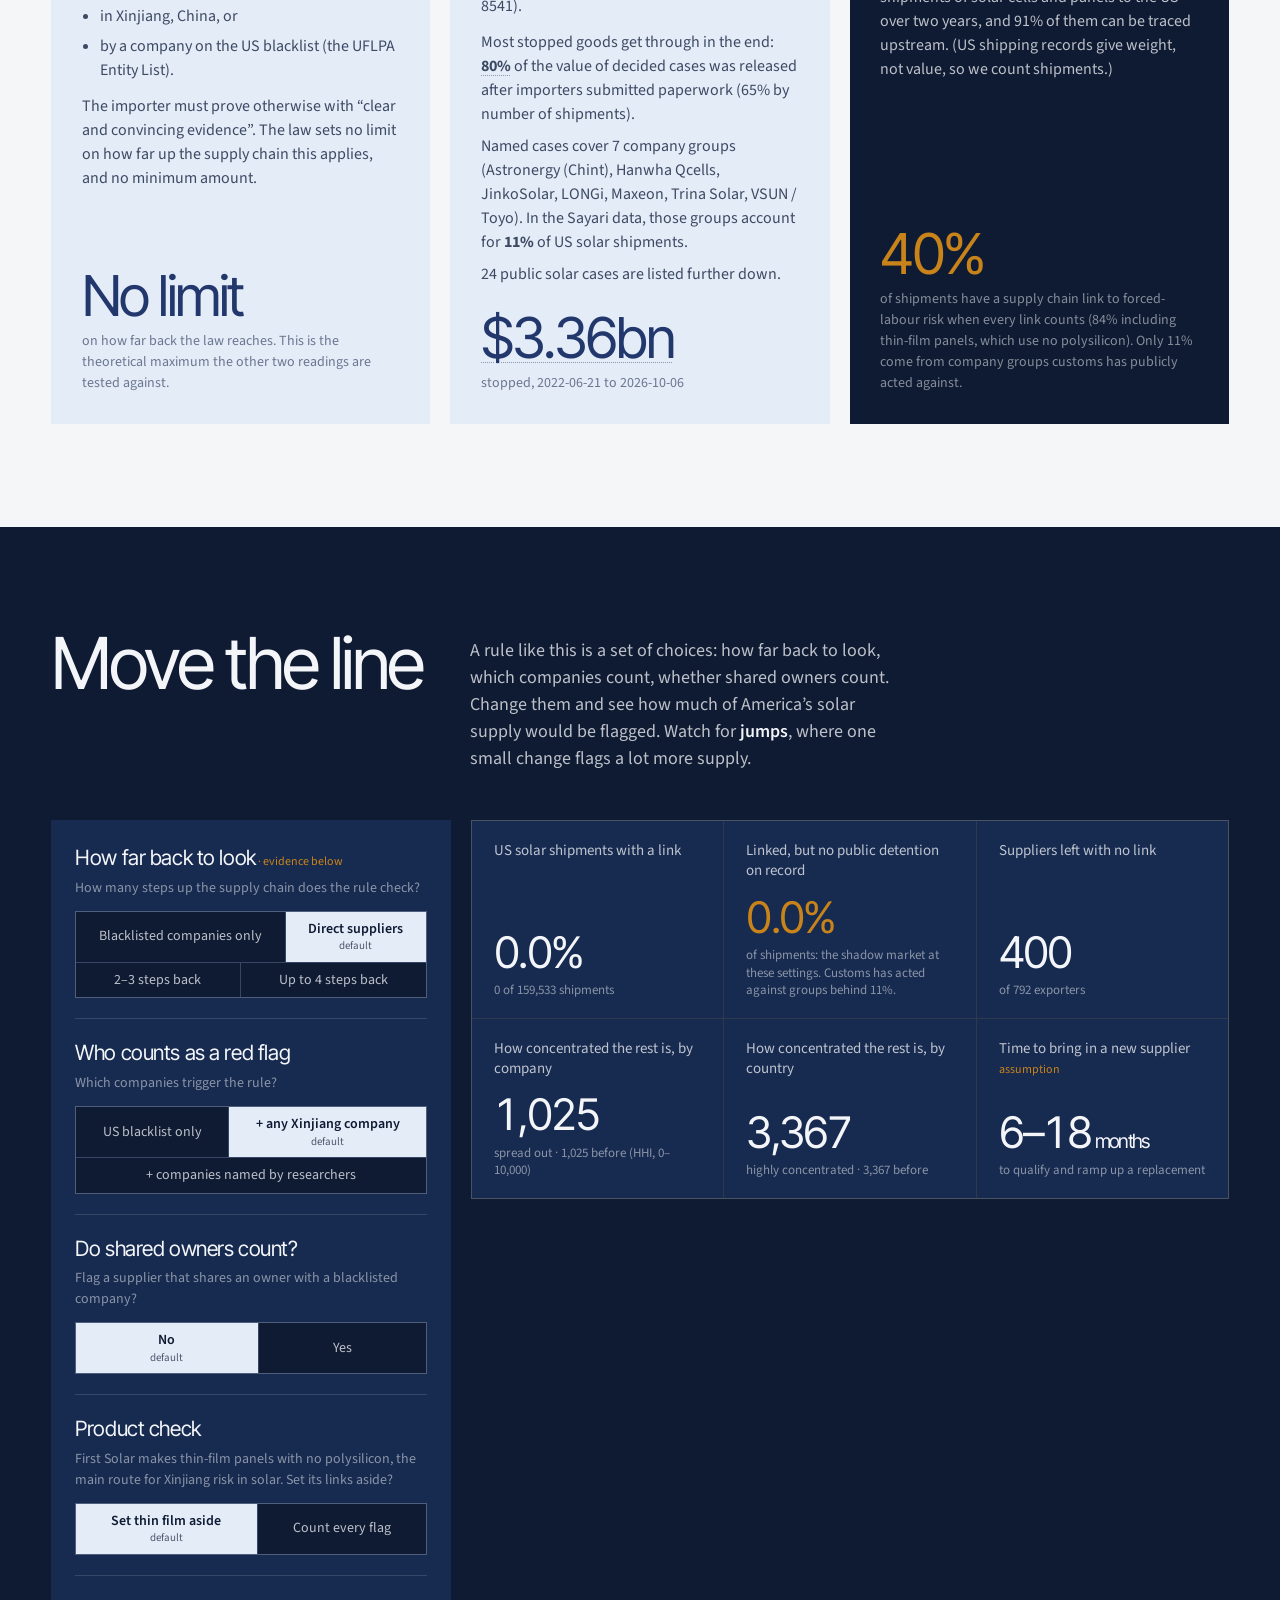
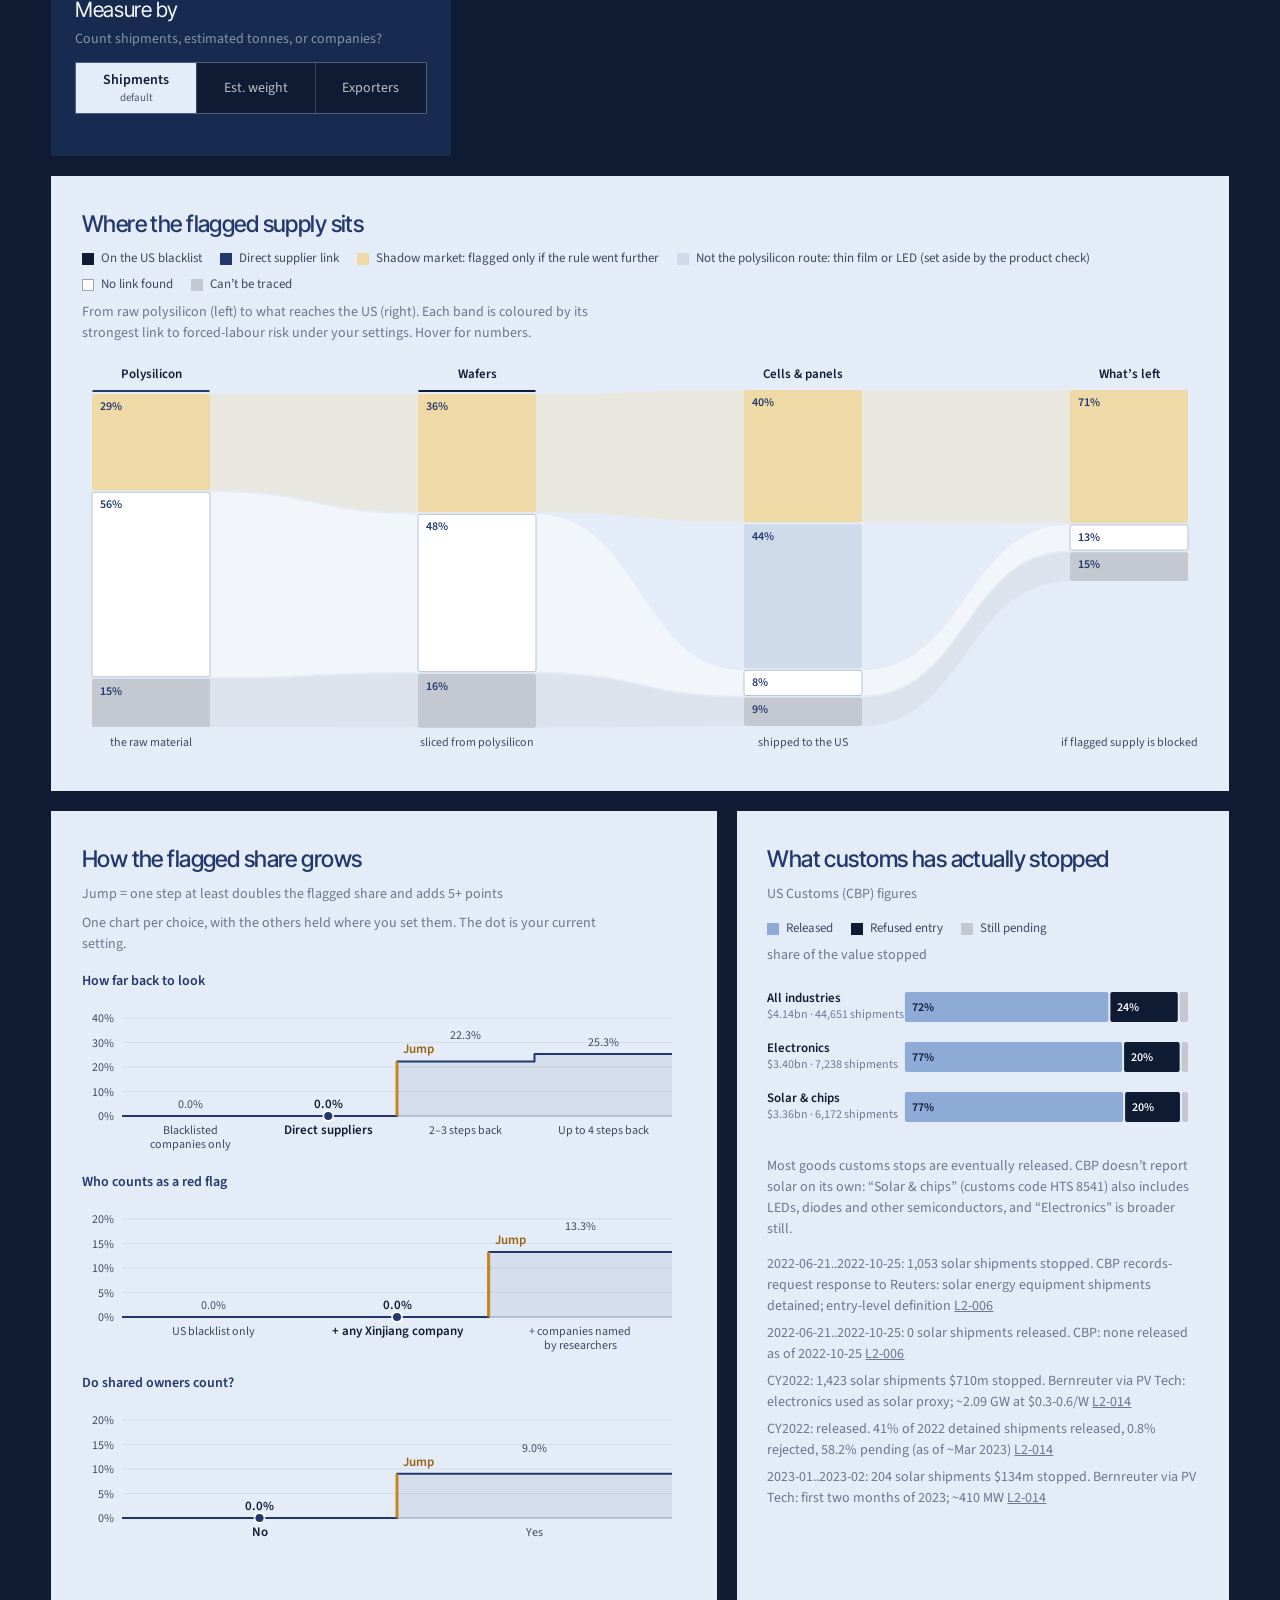
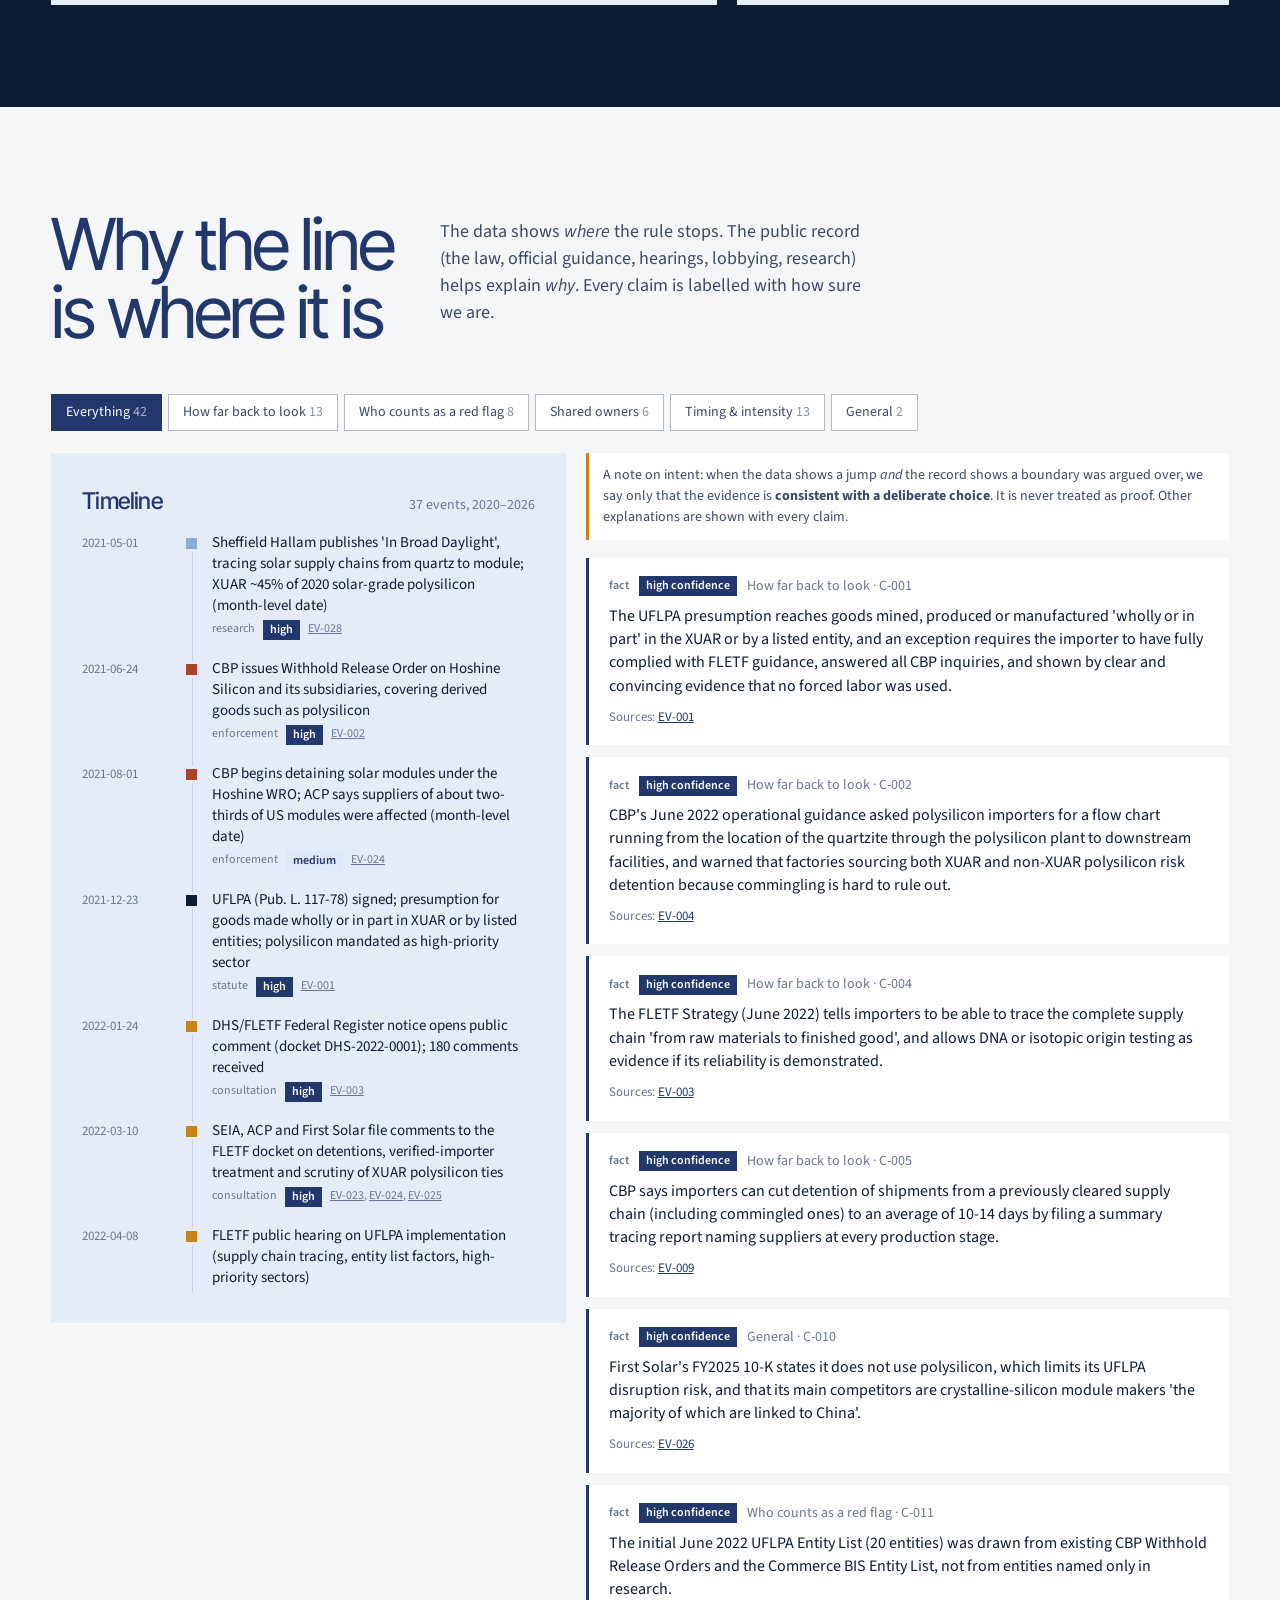
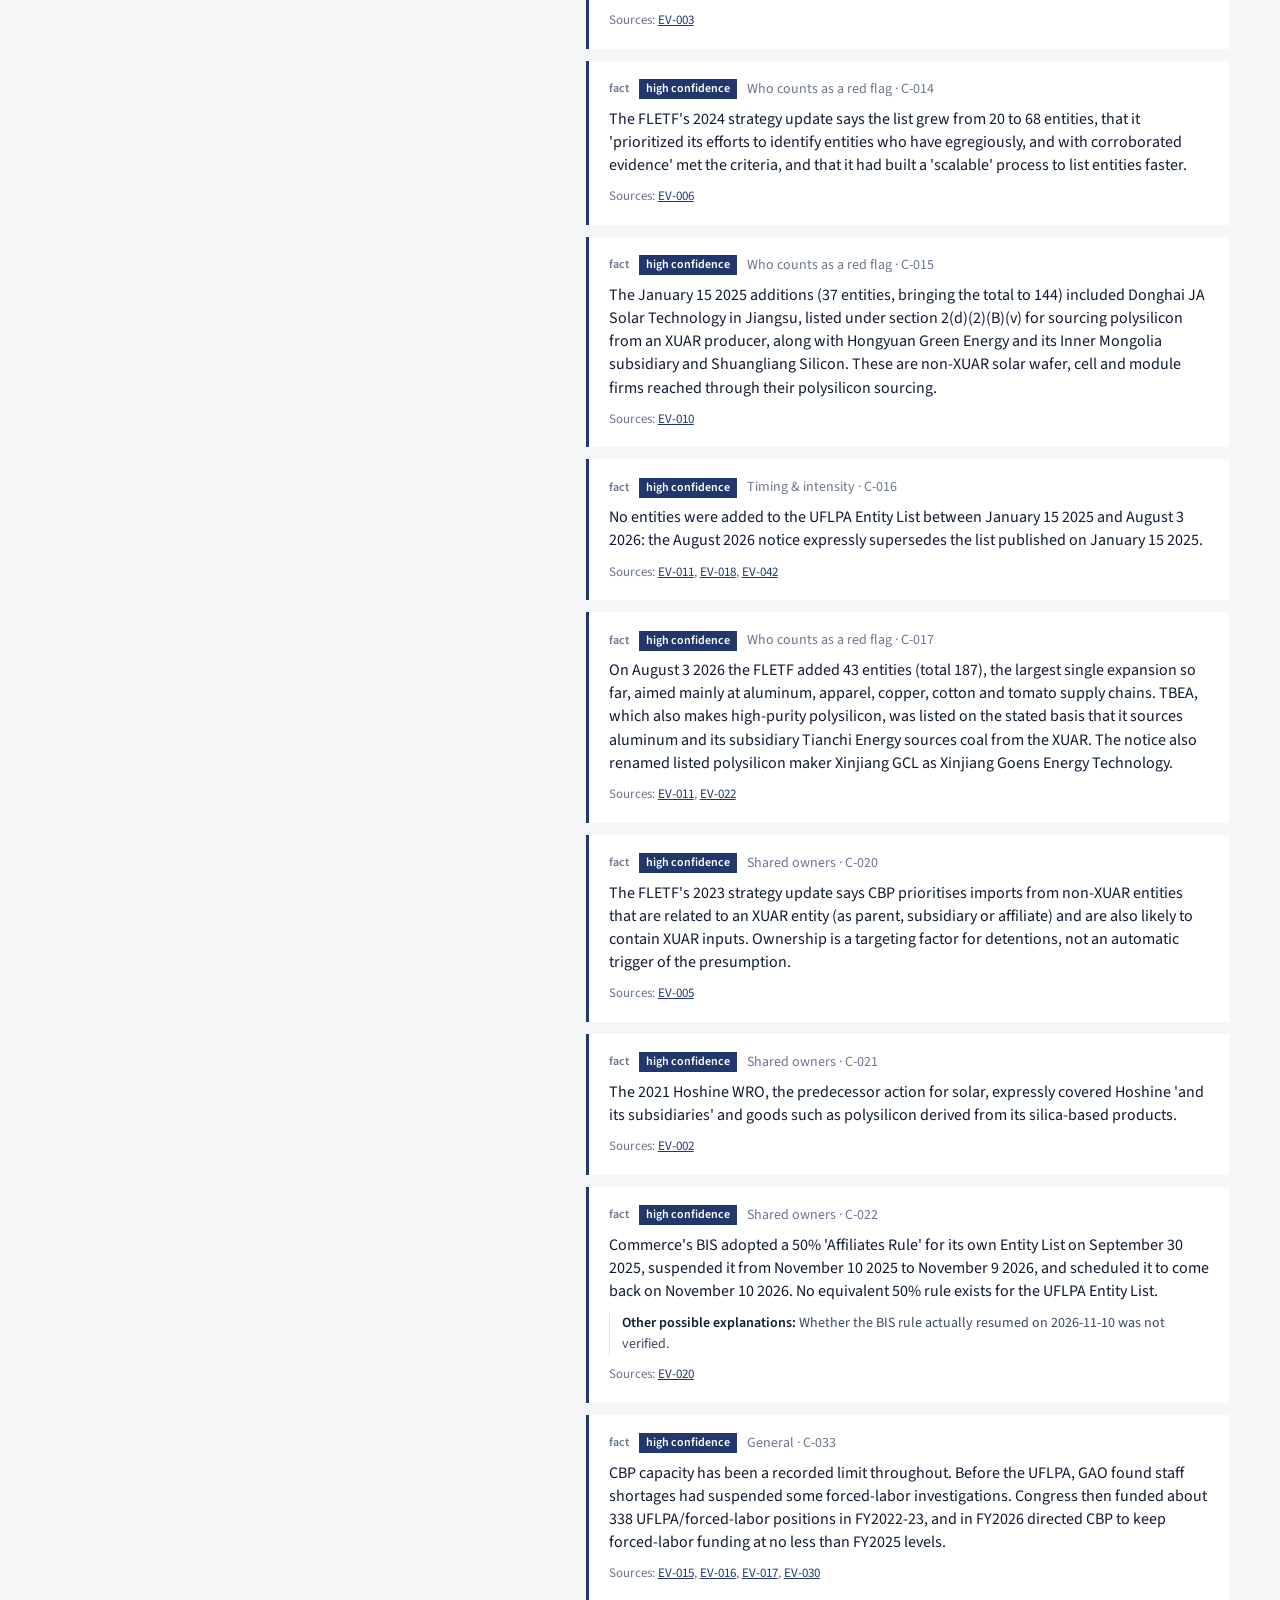
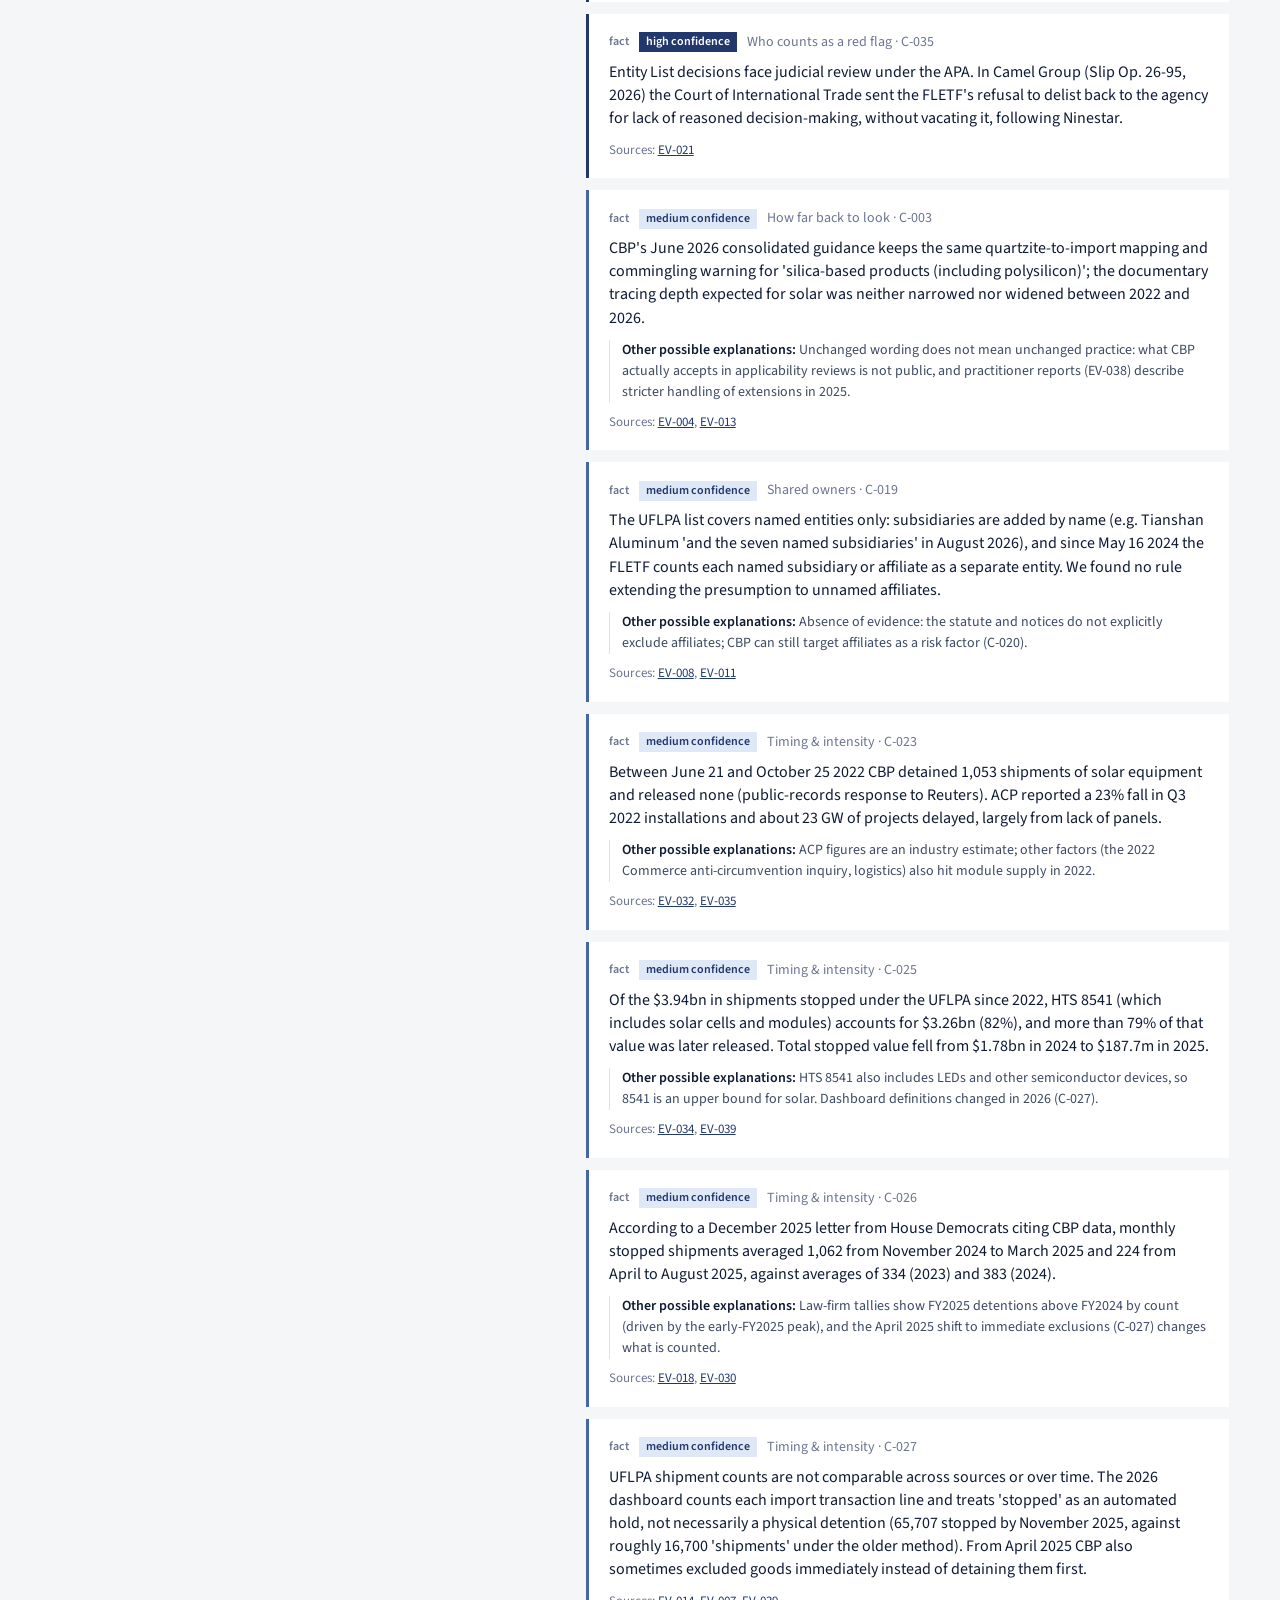
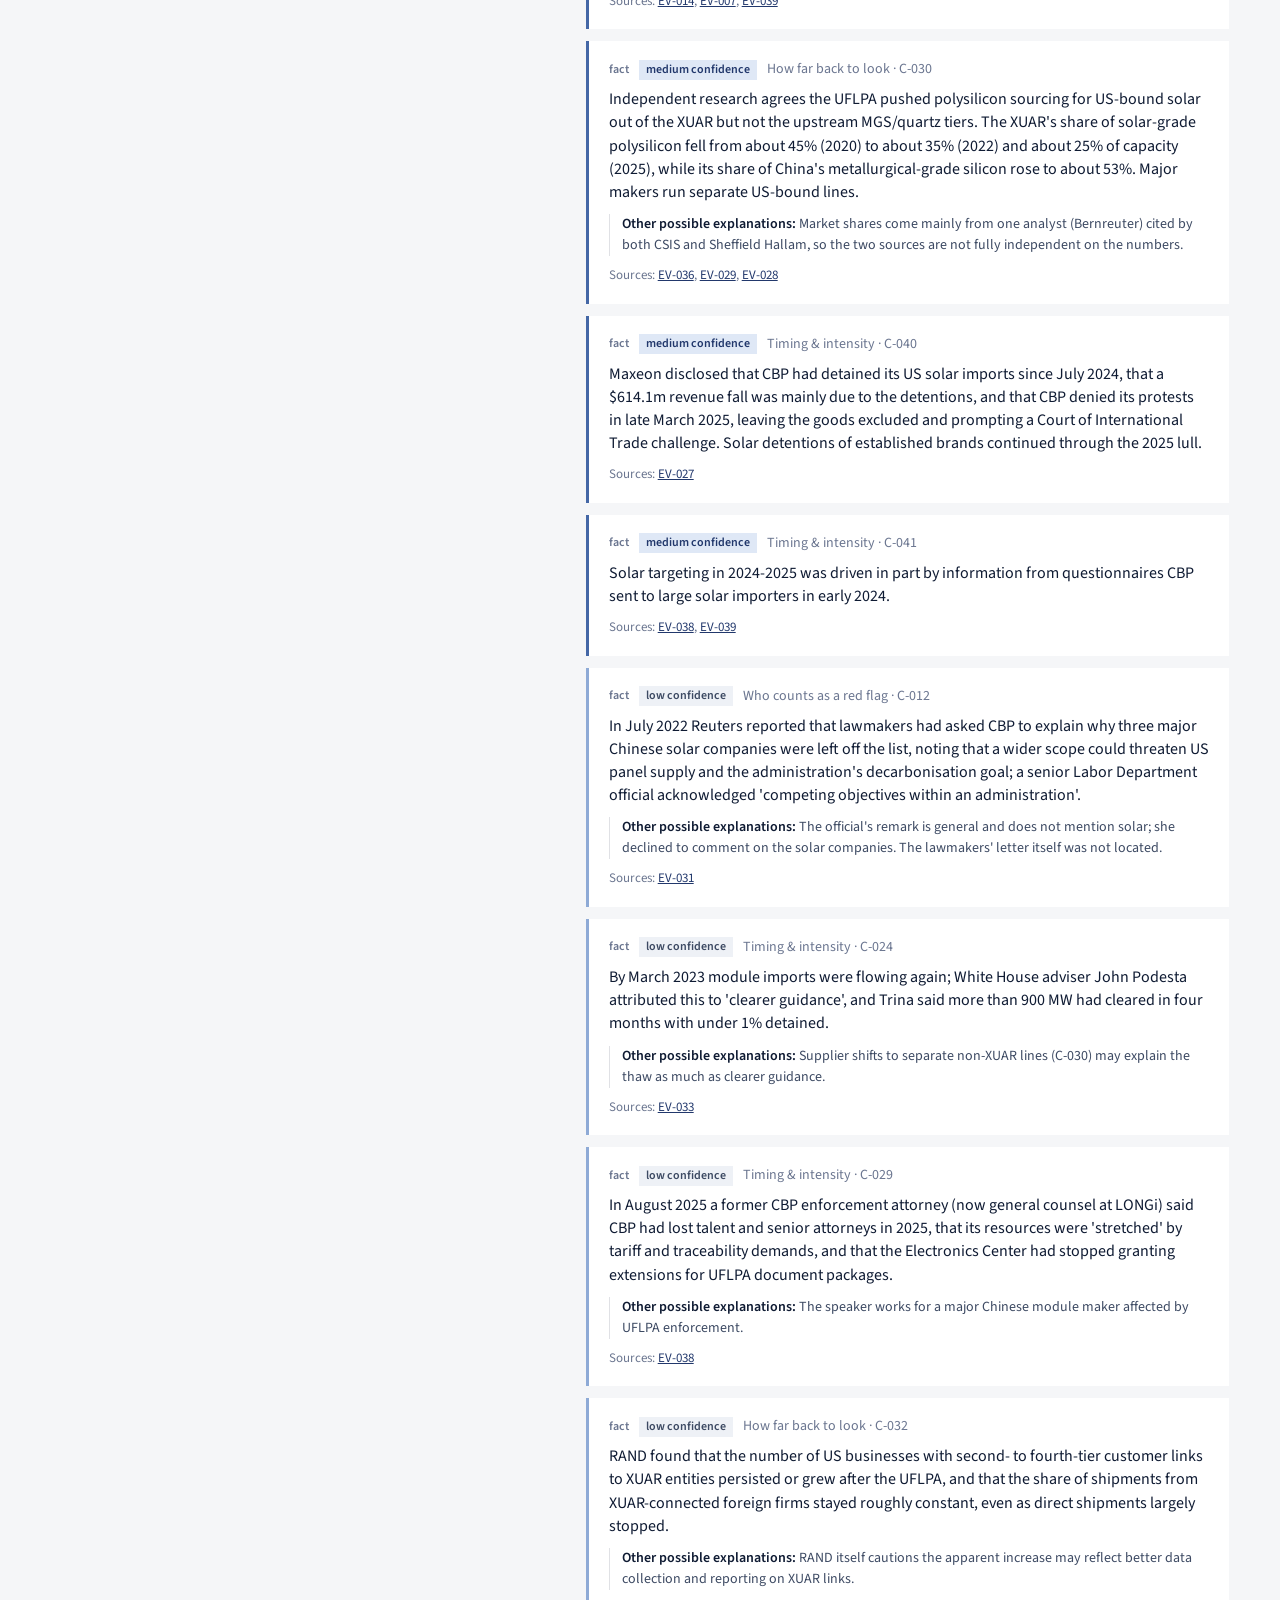
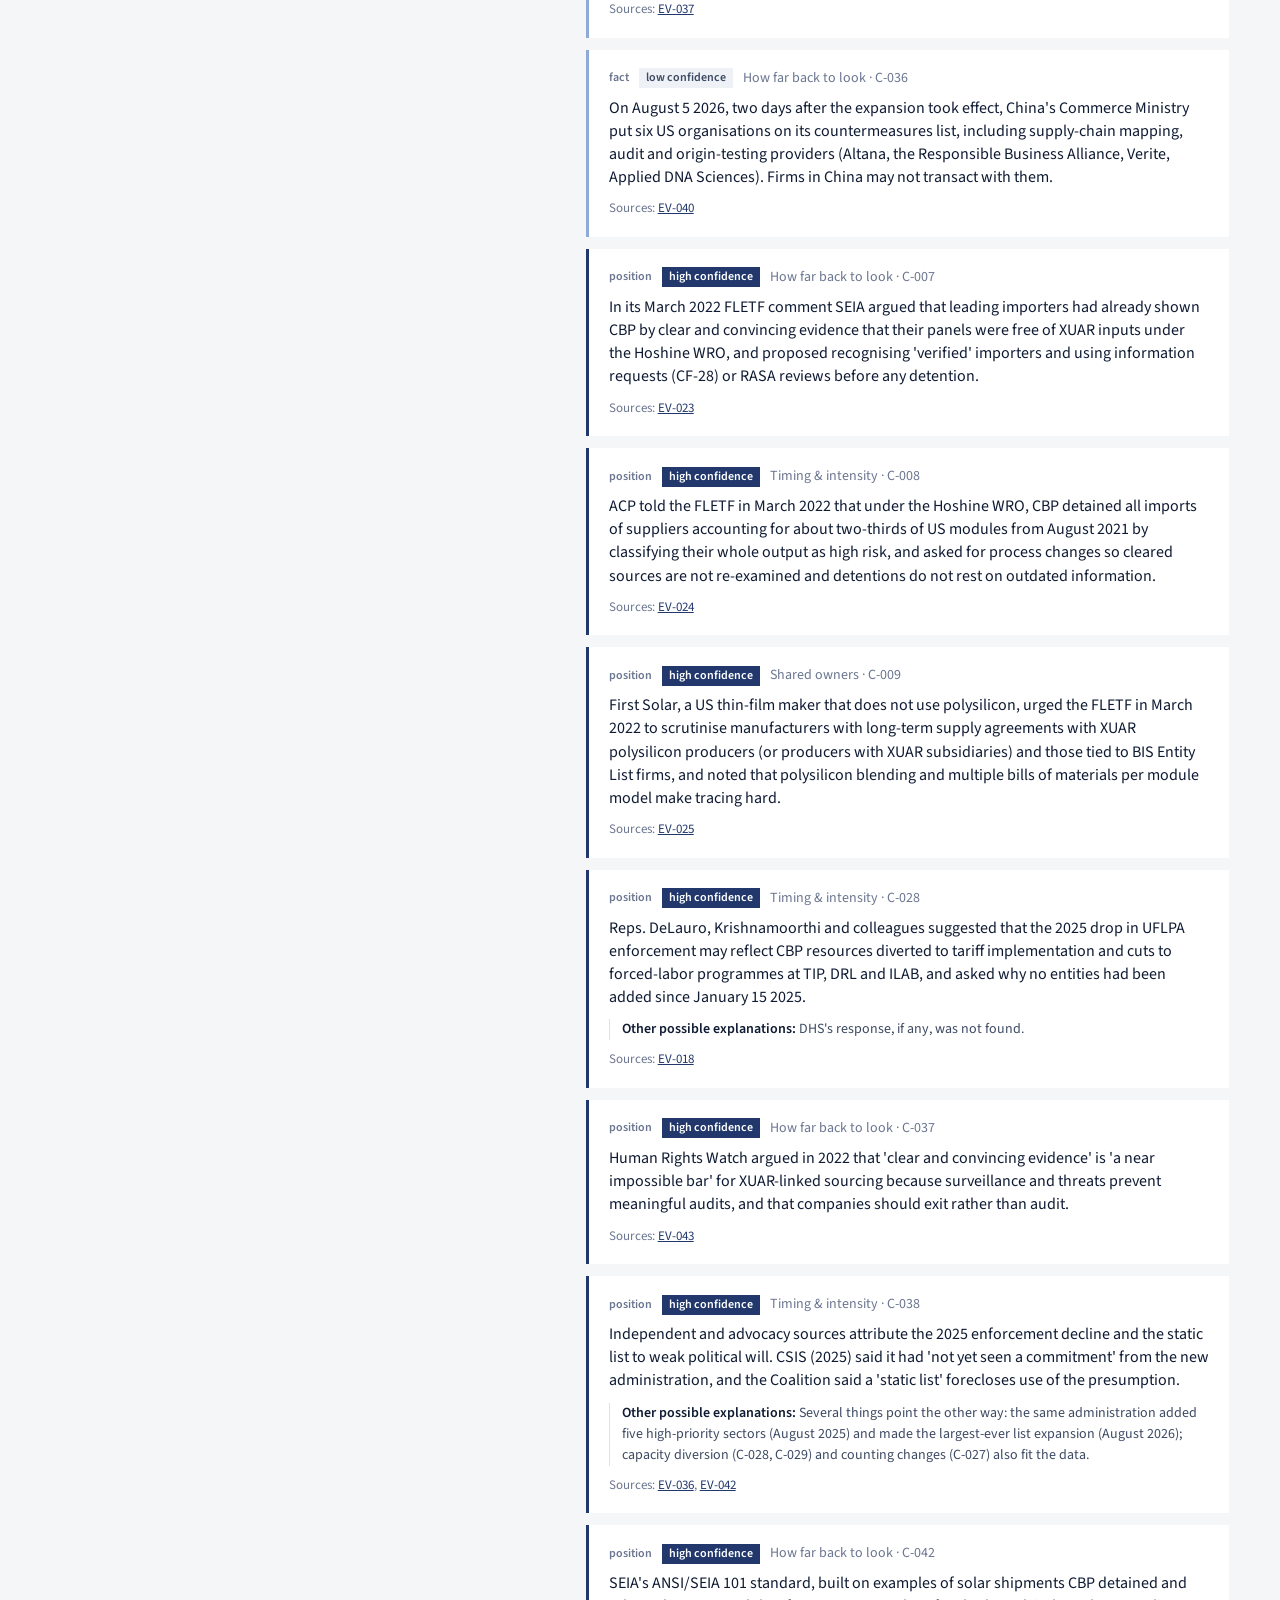
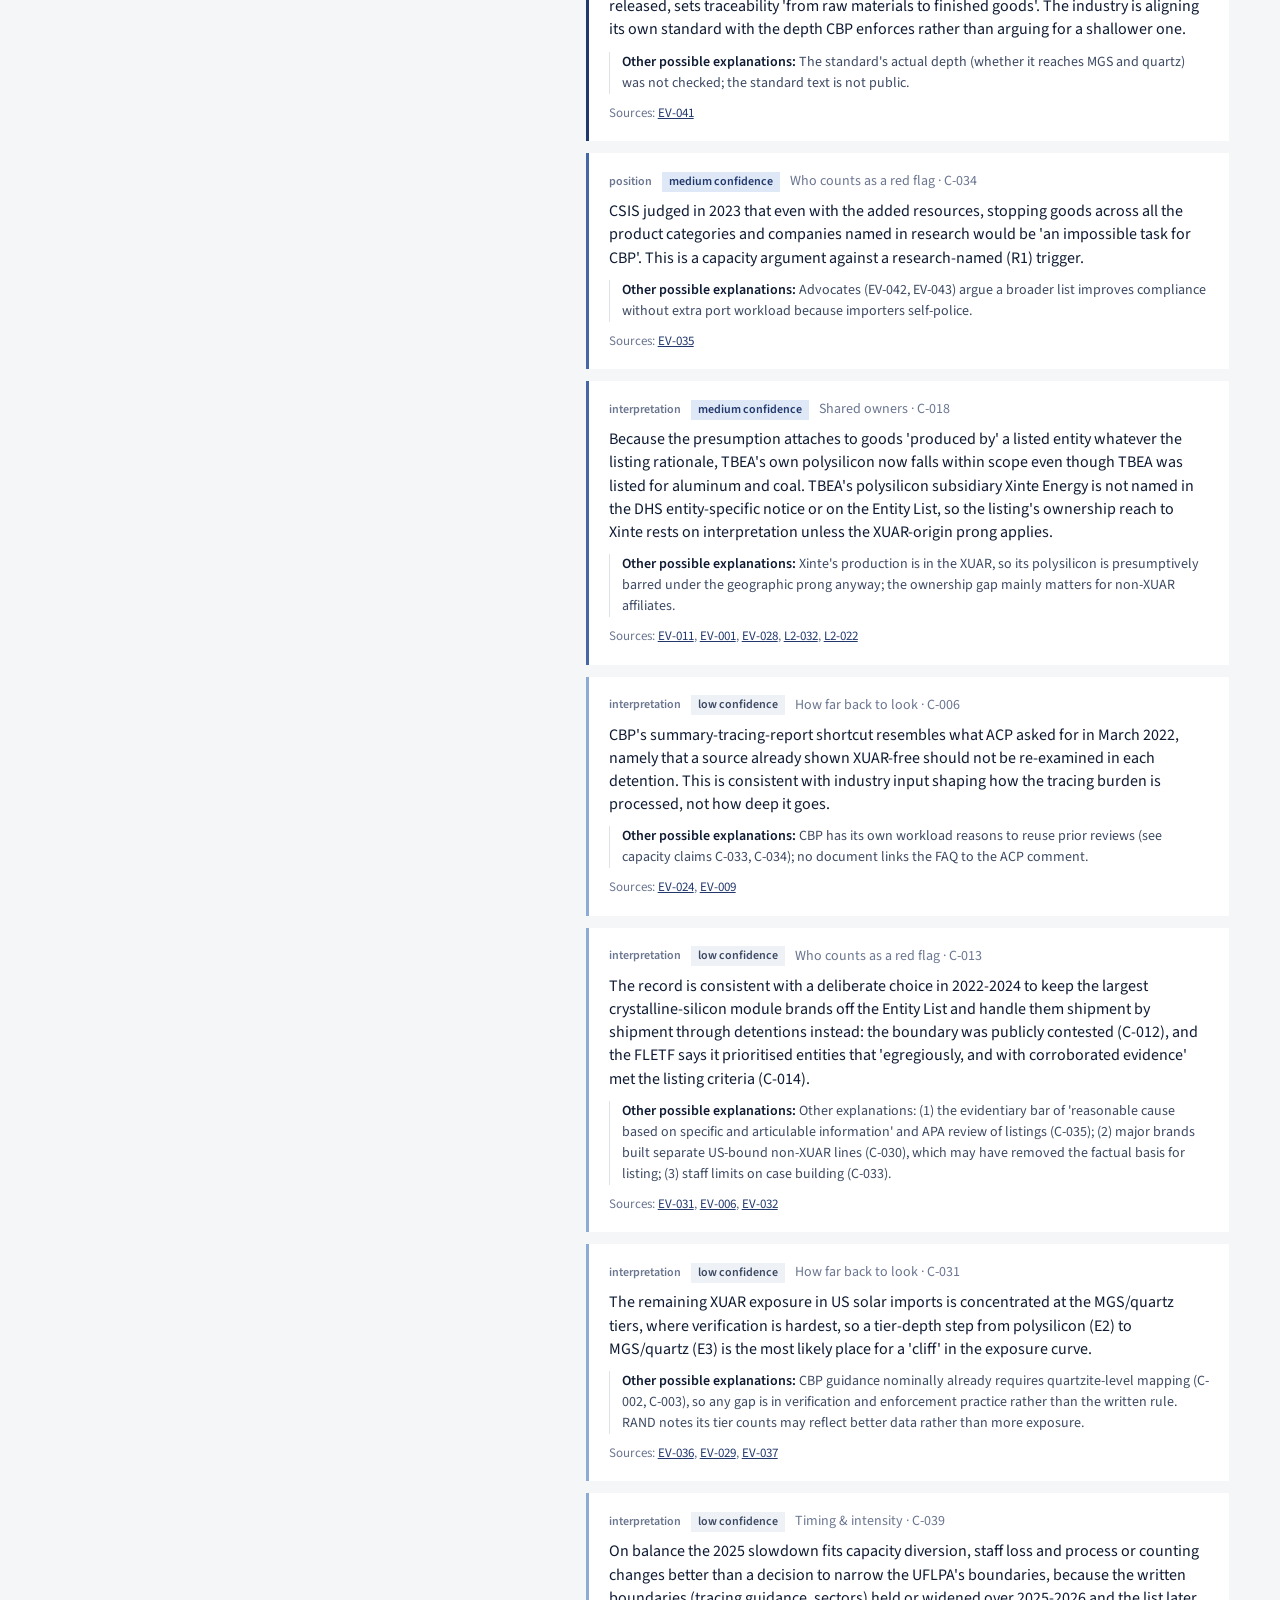
==== commit 2e5c1922: "Proposed rule page: step navigation, rule as a sentence, unit chart of who it reaches, year-by-year " ====
--- a/site/index.html
+++ b/site/index.html
@@ -296,122 +296,143 @@
 
 <!-- ============================================================ PROPOSED RULE (Case 2) -->
 <main class="view" id="view-proposed">
-  <header class="hero sim-hero">
-    <div class="wrap">
-      <p class="kicker">Proposed rule · Case 2 · Optical transceivers</p>
-      <h1 class="sim-h1">What if the rule changes?<br><span class="soft">Testing a regulation before it exists.</span></h1>
-      <div class="hero-grid">
-        <p class="lede">A different question from Case 1: not “what does today’s rule miss?” but “if this reported rule arrives, what would it cover, what would it leave out, and what would change for the people building AI data centres?” The core rule, a US restriction on Chinese optical transceivers, <b>has not been published</b>. This page runs on reported parameters and illustrative supply figures, and every input shows which it is.</p>
-        <p class="pr-banner" role="note"><b>Scenario, not forecast.</b> Parameters marked <span class="tier medium">reported</span> have no official text yet.</p>
+  <header class="hero sim-hero compact pr-hero">
+    <div class="wrap">
+      <p class="kicker">Proposed rule · Case 2 · Optical transceivers for AI data centres</p>
+      <h1 class="sim-h1">What if the rule changes? <span class="soft">Testing a regulation before it exists.</span></h1>
+      <div class="pr-hero-row">
+        <p class="lede">Case 1 asked what today’s rule misses. This case asks: if a reported US restriction on Chinese optical transceivers arrives, what would it cover, what would it leave out, and what would change for the people building AI data centres? The rule <b>has not been published</b>, so the page runs on reported parameters and illustrative supply figures, and every input says which it is.</p>
+        <p class="pr-banner" role="note"><b>Scenario, not forecast.</b> Anything marked <span class="tier medium">reported</span> has no official text yet. The tool takes no side on whether the rule is warranted.</p>
       </div>
     </div>
   </header>
 
-  <section class="sim-body" id="pr-known">
-    <div class="wrap">
-      <div class="sec-head">
-        <h2 class="display">What’s known</h2>
-        <p class="lede">Each piece of intelligence is a card. Apply a card and it sets the rule’s design choices below; how sure we are of the card decides how much the simulation varies them.</p>
-      </div>
-      <div class="presets" id="pr-presets" role="group" aria-label="Scenarios"></div>
-      <div class="why-grid">
-        <div class="panel flat">
-          <div class="panel-title"><h4>Signals so far</h4><span class="small">tier shown in words and colour</span></div>
-          <ol class="timeline" id="pr-timeline"></ol>
-        </div>
-        <div>
-          <div class="panel-title"><h4 style="font-family:var(--display);font-weight:500;font-size:23px;letter-spacing:-.025em;color:var(--navy);margin:0">Intelligence cards</h4>
-            <div class="pr-card-tools"><button type="button" class="btn" id="pr-add">Add new intelligence</button><button type="button" class="btn" id="pr-export">Export cards (JSON)</button><label class="btn" for="pr-import">Import cards<input type="file" id="pr-import" accept="application/json,.json" hidden></label></div></div>
-          <form class="panel pr-form" id="pr-form" hidden></form>
-          <div class="claims" id="pr-cards"></div>
-        </div>
-      </div>
-    </div>
-  </section>
-
-  <section class="dark" id="pr-gap">
-    <div class="wrap">
-      <div class="sec-head">
-        <h2 class="display">The rule on paper<br>vs the supply chain</h2>
-        <p class="lede">Who the rule would reach, compared with who supplies US AI data centres. The gap between the two is this case’s version of the shadow market.</p>
-      </div>
-      <div class="explorer-grid">
-        <div class="controls" id="pr-levers"></div>
-        <div>
-          <div class="readout" id="pr-gap-readout"></div>
-          <div class="panel" style="margin-top:20px">
-            <div class="panel-title"><h4>How much supply the rule reaches</h4><div class="legend" id="pr-seg-legend"></div></div>
-            <p class="small panel-sub">100% = US AI data-centre transceiver supply (illustrative). Each row keeps the segments in place, so you can see what drops out at each step. Hatching = made in Thailand.</p>
-            <div id="pr-bars"></div>
-            <div id="pr-why"></div>
-          </div>
-        </div>
-      </div>
-    </div>
-  </section>
-
-  <section class="sim-body" id="pr-sim">
-    <div class="wrap">
-      <div class="sec-head">
-        <h2 class="display">What could<br>happen to supply</h2>
-        <p class="lede">The scenario played out 10,000 times, year by year from 2026 to 2031. Each future draws the uncertain inputs from their ranges, and levers set by less certain cards sometimes take their next-most-likely value.</p>
-      </div>
+  <nav class="pr-steps" id="pr-steps" aria-label="Sections on this page">
+    <div class="wrap">
+      <a href="#pr-known" data-s="pr-known"><span>1</span>The rule</a>
+      <a href="#pr-gap" data-s="pr-gap"><span>2</span>Who it reaches</a>
+      <a href="#pr-sim" data-s="pr-sim"><span>3</span>What happens</a>
+      <a href="#pr-why-line" data-s="pr-why-line"><span>4</span>Why the line is here</a>
+      <a href="#pr-build" data-s="pr-build"><span>5</span>What to check</a>
+    </div>
+  </nav>
+
+  <section class="pr-sec" id="pr-known">
+    <div class="wrap">
+      <div class="pr-sec-head"><p class="pr-num">1</p><div><h2 class="display">The rule, as reported</h2>
+        <p class="lede">Start from a scenario, then change any part of the rule. Each choice shows which piece of intelligence set it and how sure we are of it.</p></div></div>
+      <div class="pr-presets" id="pr-presets" role="group" aria-label="Scenarios"></div>
+      <div class="pr-rule" id="pr-rule" aria-live="polite"></div>
+      <div class="panel pr-signals">
+        <div class="panel-title"><h4>Signals so far</h4><span class="small"><span class="tier high">primary</span> official text · <span class="tier medium">reported</span> no official text yet</span></div>
+        <div id="pr-timeline"></div>
+      </div>
+      <div class="pr-cards-head">
+        <h4>Intelligence cards</h4>
+        <p class="small">Applying a card sets part of the rule. Cards with less certain sourcing make that part vary across the simulated futures.</p>
+        <div class="pr-card-tools"><button type="button" class="act" id="pr-add">Add new intelligence</button><button type="button" class="act" id="pr-export">Export cards</button><label class="act" for="pr-import">Import cards<input type="file" id="pr-import" accept="application/json,.json" hidden></label></div>
+      </div>
+      <form class="panel pr-form" id="pr-form" hidden></form>
+      <div class="pr-cards" id="pr-cards"></div>
+    </div>
+  </section>
+
+  <section class="dark pr-sec" id="pr-gap">
+    <div class="wrap">
+      <div class="pr-sec-head"><p class="pr-num">2</p><div><h2 class="display">Who the rule reaches</h2>
+        <p class="lede">Every square is 1% of the optical transceivers going into US AI data centres (illustrative shares), laid out by who makes them and where. The colour shows what this rule does to them in its first year.</p></div></div>
+      <div class="readout instrument" id="pr-gap-readout"></div>
+      <div class="pr-gap-grid">
+        <div class="panel pr-units-panel">
+          <div class="panel-title"><h4>100 transceivers, by maker</h4><span class="small" id="pr-units-year"></span></div>
+          <div id="pr-units"></div>
+          <div class="legend" id="pr-units-legend"></div>
+        </div>
+        <div class="pr-gap-side">
+          <div class="pr-funnel" id="pr-funnel"></div>
+          <div class="pr-why" id="pr-why"></div>
+        </div>
+      </div>
+    </div>
+  </section>
+
+  <section class="sim-body pr-sec" id="pr-sim">
+    <div class="wrap">
+      <div class="pr-sec-head"><p class="pr-num">3</p><div><h2 class="display">What could happen to supply</h2>
+        <p class="lede">The scenario played out 10,000 times, year by year from 2026 to 2031. Each future draws the uncertain inputs from their ranges, and parts of the rule set by less certain cards sometimes take their next-most-likely value.</p></div></div>
       <div class="sim-layout">
         <aside class="controls sim-controls" id="pr-sim-controls" aria-label="Simulation inputs"></aside>
         <div class="sim-results">
-          <div class="readout light" id="pr-readout" aria-live="polite"></div>
-          <article class="analysis" id="pr-analysis" aria-live="polite"></article>
-          <div class="panel">
-            <div class="panel-title"><h4>Year by year, 2026–2031</h4><div class="legend" id="pr-years-legend"></div></div>
-            <div id="pr-years"></div>
+          <div class="readout instrument" id="pr-readout" aria-live="polite"></div>
+          <div class="panel pr-years-panel">
+            <div class="pr-tabs" role="tablist">
+              <button type="button" role="tab" id="pr-tab-flow" aria-selected="true">Where blocked supply goes</button>
+              <button type="button" role="tab" id="pr-tab-range" aria-selected="false">Range across 10,000 futures</button>
+            </div>
+            <div id="pr-yflow-wrap">
+              <div class="pr-player">
+                <button type="button" class="act primary" id="pr-play"><span aria-hidden="true">▶</span> Play the years</button>
+                <div class="pr-yearchips" id="pr-yearchips" role="group" aria-label="Year"></div>
+              </div>
+              <div id="pr-yflow"></div>
+              <p class="pr-ynote" id="pr-ynote" aria-live="polite"></p>
+              <div class="legend" id="pr-yflow-legend"></div>
+            </div>
+            <div id="pr-yrange-wrap" hidden>
+              <div id="pr-years"></div>
+              <div class="legend" id="pr-years-legend"></div>
+            </div>
           </div>
           <div class="sim-grid">
             <div class="panel">
               <div class="panel-title"><h4>100 possible futures</h4></div>
-              <p class="small panel-sub">Each square stands for 100 of the 10,000 simulated futures, by the worst year in each.</p>
-              <div id="pr-futures"></div>
-              <div class="legend" id="pr-futures-legend" style="margin-top:14px"></div>
+              <div class="futures-wrap"><div id="pr-futures"></div><div class="legend col" id="pr-futures-legend"></div></div>
+              <p class="small panel-sub" style="margin:10px 0 0">Each square is 100 of the 10,000 futures, by its worst year.</p>
             </div>
             <div class="panel">
-              <div class="panel-title"><h4>Same scenario, each trigger</h4><span class="small">click a bar to switch</span></div>
-              <p class="small panel-sub">Typical share of supply blocked in the peak year, after some shifts to uncovered sources.</p>
+              <div class="panel-title"><h4>Company or factory?</h4><span class="small">click a bar to switch</span></div>
+              <p class="small panel-sub">The same scenario with each trigger: typical peak share of supply blocked, after some shifts to uncovered sources.</p>
               <div id="pr-trigger"></div>
             </div>
           </div>
+          <article class="analysis" id="pr-analysis" aria-live="polite"></article>
           <div class="panel">
             <div class="panel-title"><h4>What matters most</h4><span class="small">how far the typical peak blocked share moves</span></div>
-            <p class="small panel-sub">Inputs are moved between the low and high ends of their ranges; design choices are switched to their next-most-likely option.</p>
+            <p class="small panel-sub">Inputs move between the low and high ends of their ranges; design choices switch to their next-most-likely option.</p>
             <div id="pr-tornado"></div>
           </div>
-        </div>
-      </div>
-      <details class="panel flat sim-details">
-        <summary><h4>How the model works, and where each number comes from</h4></summary>
-        <ol class="model-list" id="pr-model"></ol>
-        <div class="tbl-wrap"><table class="tbl" id="pr-inputs"></table></div>
-        <p class="small">Reproducible: seed <span id="pr-seed"></span>, <span id="pr-runs"></span> runs.</p>
-      </details>
-    </div>
-  </section>
-
-  <section class="mist" id="pr-why-line">
-    <div class="wrap">
-      <div class="sec-head">
-        <h2 class="display">Why the line<br>might sit here</h2>
-        <p class="lede">Positions from people with a stake, each in their own attributed words and sourced. The tool doesn’t take a side on whether the rule is warranted.</p>
-      </div>
+          <details class="panel flat sim-details">
+            <summary><h4>How the model works, and where each number comes from</h4></summary>
+            <ol class="model-list" id="pr-model"></ol>
+            <div class="tbl-wrap"><table class="tbl" id="pr-inputs"></table></div>
+            <p class="small">Reproducible: seed <span id="pr-seed"></span>, <span id="pr-runs"></span> runs.</p>
+          </details>
+        </div>
+      </div>
+    </div>
+  </section>
+
+  <section class="mist pr-sec" id="pr-why-line">
+    <div class="wrap">
+      <div class="pr-sec-head"><p class="pr-num">4</p><div><h2 class="display">Why the line might sit here</h2>
+        <p class="lede">Positions from people with a stake, in their own attributed words and sourced. The tool doesn’t take a side on whether the rule is warranted.</p></div></div>
       <div class="pr-positions" id="pr-positions"></div>
-      <div class="panel" style="margin-top:20px" id="pr-design-reading"></div>
-    </div>
-  </section>
-
-  <section id="pr-build">
-    <div class="wrap">
-      <div class="sec-head">
-        <h2 class="display">What it means for<br>building data centres</h2>
-        <p class="lede">Decisions this scenario puts in play, generated from the current settings and results. <b>Not legal or procurement advice; questions to check with counsel and suppliers.</b></p>
-      </div>
-      <div class="chips" id="pr-tags" role="group" aria-label="Filter by area"></div>
+      <div class="panel pr-reading" id="pr-design-reading"></div>
+    </div>
+  </section>
+
+  <section class="pr-sec" id="pr-build">
+    <div class="wrap">
+      <div class="pr-sec-head"><p class="pr-num">5</p><div><h2 class="display">What it means for building data centres</h2>
+        <p class="lede">A planning view of this scenario, and the questions it puts in play, generated from the current settings and results. <b>Not legal or procurement advice: questions to check with counsel and suppliers.</b></p></div></div>
+      <div class="panel pr-roadmap-panel">
+        <div class="panel-title"><h4>Planning roadmap</h4><span class="small">from the current scenario</span></div>
+        <div id="pr-roadmap"></div>
+      </div>
+      <div class="pr-check-head">
+        <div class="chips" id="pr-tags" role="group" aria-label="Filter by area"></div>
+        <label class="pr-toggle"><input type="checkbox" id="pr-fed"> We serve federal customers</label>
+      </div>
       <div class="pr-checklist" id="pr-checklist"></div>
       <div class="panel flat" style="margin-top:28px" id="pr-student"></div>
     </div>
--- a/site/styles.css
+++ b/site/styles.css
@@ -842,3 +842,187 @@
   .th-tally { grid-template-columns: 1fr; }
   .th-run .th-status { font-size: 15px; }
 }
+
+/* ================= proposed rule v2 ================= */
+.pr-hero .wrap { padding-bottom: 30px; }
+.pr-hero-row { display: grid; grid-template-columns: 1.6fr 1fr; gap: 28px; align-items: start; }
+.pr-hero-row .lede { margin: 0; max-width: 72ch; }
+.pr-steps { position: sticky; top: 60px; z-index: 30; background: rgba(245,246,248,0.94); backdrop-filter: blur(8px); border-bottom: 1px solid var(--line); }
+.pr-steps .wrap { display: flex; gap: 4px; overflow-x: auto; scrollbar-width: none; }
+.pr-steps a { display: inline-flex; align-items: center; gap: 8px; padding: 12px 14px 11px; font-size: 14px; font-weight: 600; color: var(--ink-3); text-decoration: none; white-space: nowrap; border-bottom: 2px solid transparent; transition: color .2s, border-color .2s; }
+.pr-steps a span { display: inline-grid; place-items: center; width: 22px; height: 22px; font-family: var(--display); font-size: 13px; border: 1px solid var(--line-strong); }
+.pr-steps a:hover { color: var(--navy); }
+.pr-steps a.on { color: var(--navy); border-bottom-color: var(--accent); }
+.pr-steps a.on span { background: var(--accent); border-color: var(--accent); color: var(--dark); }
+.pr-sec { padding: clamp(44px, 5vw, 72px) 0; scroll-margin-top: 110px; }
+.pr-sec-head { display: grid; grid-template-columns: auto 1fr; gap: 20px; align-items: start; margin-bottom: 26px; }
+.pr-sec-head .display { font-size: clamp(34px, 4vw, 54px); }
+.pr-sec-head .lede { margin-top: 10px; max-width: 70ch; font-size: 17px; }
+.pr-num { margin: 0; font-family: var(--display); font-size: clamp(44px, 5vw, 70px); line-height: .9; color: var(--accent); letter-spacing: -0.05em; }
+.dark .pr-sec-head .display { color: var(--on-dark); }
+.pr-k { margin: 0 0 8px; font-size: 12px; font-weight: 600; letter-spacing: .07em; text-transform: uppercase; color: var(--accent); }
+
+/* 1 · the rule */
+.pr-presets { display: grid; grid-template-columns: repeat(5, 1fr); gap: 8px; margin-bottom: 14px; }
+.pr-presets .preset { position: relative; padding: 12px 14px; }
+.pr-presets .preset b { font-size: 16px; padding-right: 16px; }
+.pr-presets .preset span:not(.k) { font-size: 12.5px; }
+.pr-presets .preset .k { position: absolute; top: 10px; right: 12px; }
+.pr-rule { background: linear-gradient(180deg, var(--dark-2), var(--dark)); color: var(--on-dark); padding: 22px 26px 18px; box-shadow: 0 24px 50px -30px rgba(15,27,51,0.7); }
+.pr-rule .rs { margin: 0; font-family: var(--display); font-size: clamp(20px, 2.1vw, 27px); line-height: 1.75; letter-spacing: -0.015em; color: var(--on-dark-2); }
+.rchip { position: relative; display: inline-flex; flex-direction: column; vertical-align: middle; margin: 2px 2px; line-height: 1; }
+.rchip select { field-sizing: content; -webkit-appearance: none; appearance: none; font: inherit; font-size: .82em; color: var(--on-dark); background: rgba(255,255,255,0.07) url("data:image/svg+xml,%3Csvg xmlns='http://www.w3.org/2000/svg' width='10' height='6'%3E%3Cpath d='M0 0l5 6 5-6z' fill='%23c8841a'/%3E%3C/svg%3E") no-repeat right 10px center; border: 0; border-bottom: 3px solid var(--cc, #8eaad6); padding: 5px 28px 5px 10px; cursor: pointer; max-width: 100%; }
+.rchip select:hover { background-color: rgba(255,255,255,0.13); }
+.rchip select:focus-visible { outline: 2px solid var(--accent); outline-offset: 2px; }
+.rchip select option { color: var(--ink); background: #fff; }
+.rchip small { font-family: var(--body, inherit); font-size: 10.5px; font-weight: 600; letter-spacing: .04em; text-transform: uppercase; color: var(--cc, #8eaad6); margin-top: 3px; padding-left: 10px; }
+.c-high { --cc: #8eaad6; } .c-medium { --cc: #f0b347; } .c-low { --cc: #e2876f; } .c-fixed { --cc: #f3f5f9; } .c-none { --cc: rgba(243,245,249,0.35); }
+.rs-key { display: flex; flex-wrap: wrap; gap: 6px 18px; margin-top: 14px; padding-top: 12px; border-top: 1px solid var(--dark-line); font-size: 12.5px; color: var(--on-dark-3); }
+.rs-key span { display: inline-flex; align-items: center; gap: 7px; }
+.rs-key span::before { content: ""; width: 16px; height: 3px; background: var(--cc); }
+.pr-signals { margin-top: 14px; padding-bottom: 10px; }
+.htl { list-style: none; margin: 0; padding: 8px 0 6px; display: grid; grid-auto-flow: column; grid-auto-columns: minmax(170px, 1fr); gap: 0; overflow-x: auto; scroll-snap-type: x proximity; position: relative; }
+.htl li { position: relative; padding: 44px 14px 4px 0; scroll-snap-align: start; }
+.htl li::before { content: ""; position: absolute; left: 0; right: 0; top: 29px; height: 2px; background: var(--line-strong); }
+.htl li i { position: absolute; left: 0; top: 23px; width: 14px; height: 14px; border-radius: 50%; background: var(--navy); box-shadow: 0 0 0 3px var(--white); }
+.htl li.r i { background: var(--accent); }
+.htl .d { position: absolute; left: 0; top: 0; font-size: 11.5px; font-weight: 600; color: var(--ink-3); }
+.htl .ev { font-size: 13.5px; line-height: 1.35; color: var(--ink); margin-bottom: 6px; }
+.htl .meta { font-size: 11.5px; color: var(--ink-3); }
+.htl .meta a { color: var(--navy); }
+.pr-cards-head { display: grid; grid-template-columns: auto 1fr auto; gap: 6px 18px; align-items: center; margin: 26px 0 12px; }
+.pr-cards-head h4 { margin: 0; font-family: var(--display); font-weight: 500; font-size: 23px; letter-spacing: -0.025em; color: var(--navy); }
+.pr-cards-head p { margin: 0; }
+.pr-cards { display: grid; grid-template-columns: repeat(3, 1fr); gap: 10px; }
+.pr-cards .pr-card { display: flex; flex-direction: column; gap: 8px; border-left: 0; border-top: 3px solid var(--line-strong); transition: border-color .2s, box-shadow .2s; }
+.pr-cards .pr-card.applied { border-top-color: var(--accent); box-shadow: 0 10px 28px -18px rgba(200,132,26,0.6); }
+.pr-cards .pr-card h5 { margin: 0; font-size: 16.5px; }
+.pr-card .top .date { margin-left: auto; }
+.pr-card .sets { display: flex; flex-wrap: wrap; gap: 4px; }
+.pr-card .sets span { font-size: 12px; background: var(--ice); color: var(--navy); padding: 2px 7px; }
+.pr-card .sets span em { font-style: normal; color: var(--ink-3); margin-right: 3px; }
+.pr-card .sets .ctx { background: transparent; color: var(--ink-3); padding: 0; }
+.pr-card details summary { cursor: pointer; font-size: 12.5px; font-weight: 600; color: var(--navy); }
+.pr-card details p { margin: 6px 0 0; font-size: 13.5px; }
+.pr-card .foot { display: flex; justify-content: space-between; align-items: center; gap: 8px; margin-top: auto; padding-top: 6px; }
+.pr-card .foot .act { padding: 4px 10px; font-size: 12.5px; color: var(--brick); }
+.switch { display: inline-flex; align-items: center; gap: 8px; cursor: pointer; font-size: 13.5px; font-weight: 600; color: var(--navy); }
+.switch input { -webkit-appearance: none; appearance: none; width: 34px; height: 19px; background: var(--line-strong); position: relative; cursor: pointer; transition: background .2s; margin: 0; }
+.switch input::after { content: ""; position: absolute; top: 2px; left: 2px; width: 15px; height: 15px; background: #fff; transition: transform .2s; }
+.switch input:checked { background: var(--accent); }
+.switch input:checked::after { transform: translateX(15px); }
+.switch input:focus-visible { outline: 2px solid var(--accent); outline-offset: 2px; }
+
+/* 2 · who it reaches */
+#pr-gap .readout.instrument { margin-bottom: 14px; }
+.pr-gap-grid { display: grid; grid-template-columns: 1.55fr 1fr; gap: 14px; align-items: start; }
+#pr-gap .pr-units-panel { background: rgba(8,15,30,0.5); color: var(--on-dark); border: 1px solid var(--dark-line); }
+.pr-units-panel h4 { color: var(--on-dark) !important; }
+.pr-units-panel .small { color: var(--on-dark-3); }
+.urow { display: grid; grid-template-columns: 200px 1fr; gap: 14px; align-items: center; padding: 7px 0; border-bottom: 1px solid var(--dark-line); cursor: default; }
+.urow .ul b { display: block; font-size: 13.5px; font-weight: 600; color: var(--on-dark); line-height: 1.25; }
+.urow .ul span { font-size: 12px; color: var(--on-dark-3); }
+.us { display: flex; flex-wrap: wrap; gap: 3px; }
+.u { width: 15px; height: 15px; transition: background .5s ease, box-shadow .5s ease; animation: pop .45s cubic-bezier(.2,.7,.2,1.4) both; }
+.u.covered { background: #8eaad6; box-shadow: 0 0 8px rgba(142,170,214,0.5); }
+.u.exempt { background: #c9b6e4; }
+.u.later { background: rgba(142,170,214,0.18); box-shadow: inset 0 0 0 1px rgba(142,170,214,0.7); }
+.u.outside { background: #c8841a; box-shadow: 0 0 8px rgba(200,132,26,0.45); }
+.u.other { background: rgba(243,245,249,0.13); }
+.urow.th .us { background-image: repeating-linear-gradient(135deg, transparent 0 5px, rgba(255,255,255,0.05) 5px 7px); }
+.pr-units-panel .legend { margin-top: 14px; color: var(--on-dark-2); font-size: 12.5px; }
+.pr-units-panel .legend i.ring { box-shadow: inset 0 0 0 1px rgba(142,170,214,0.8); }
+.pr-gap-side { display: grid; gap: 14px; }
+.pr-funnel { background: rgba(255,255,255,0.04); border: 1px solid var(--dark-line); padding: 16px 18px; }
+.fs { display: grid; grid-template-columns: 26px 92px 1fr; gap: 2px 10px; align-items: baseline; padding: 9px 0; border-bottom: 1px solid var(--dark-line); position: relative; }
+.fs:last-child { border-bottom: 0; }
+.fs .fn { font-family: var(--display); font-size: 14px; color: var(--accent); }
+.fs b { font-family: var(--display); font-weight: 400; font-size: 30px; letter-spacing: -0.04em; color: var(--on-dark); line-height: 1; font-variant-numeric: tabular-nums; }
+.fs:last-child b { color: #8eaad6; }
+.fs .fl { font-size: 13px; color: var(--on-dark-2); line-height: 1.3; }
+.fs .fd { grid-column: 3; font-size: 12px; color: #f0c27a; }
+.pr-why { background: rgba(255,255,255,0.04); border: 1px solid var(--dark-line); padding: 16px 18px; }
+.pr-why:empty { display: none; }
+.pr-why ul { margin: 0; padding-left: 18px; font-size: 14px; line-height: 1.5; color: var(--on-dark-2); display: grid; gap: 8px; }
+.pr-why ul b { color: var(--on-dark); }
+
+/* 3 · what happens */
+.pr-tabs { display: flex; gap: 0; border-bottom: 1px solid var(--line); margin-bottom: 14px; }
+.pr-tabs button { background: none; border: 0; border-bottom: 3px solid transparent; padding: 8px 14px 10px; margin-bottom: -1px; font-family: var(--display); font-size: 17px; letter-spacing: -0.015em; color: var(--ink-3); cursor: pointer; }
+.pr-tabs button[aria-selected="true"] { color: var(--navy); border-bottom-color: var(--accent); }
+#pr-yflow-wrap[hidden], #pr-yrange-wrap[hidden] { display: none; }
+.pr-player { display: flex; flex-wrap: wrap; align-items: center; gap: 10px 14px; margin-bottom: 8px; }
+.pr-yearchips { display: flex; flex-wrap: wrap; gap: 4px; }
+.pr-yearchips button { border: 1px solid var(--line-strong); background: var(--white); padding: 6px 11px; font-size: 13.5px; font-weight: 600; color: var(--ink-2); cursor: pointer; font-variant-numeric: tabular-nums; }
+.pr-yearchips button[aria-pressed="true"] { background: var(--navy); border-color: var(--navy); color: #fff; }
+.pr-yflow-svg .ycol { opacity: 0; transform: scaleY(0); transform-box: fill-box; transform-origin: bottom; transition: opacity .5s ease var(--d, 0ms), transform .7s cubic-bezier(.2,.7,.2,1) var(--d, 0ms); }
+.pr-yflow-svg .ycol.on { opacity: 1; transform: none; }
+.pr-yflow-svg .ybg { fill: transparent; transition: fill .3s; }
+.pr-yflow-svg .ycol.pick .ybg { fill: rgba(200,132,26,0.10); }
+.pr-yflow-svg .ycol .ytot { font-size: 13px; }
+.pr-ynote { margin: 8px 0 10px; font-size: 16px; line-height: 1.5; color: var(--ink-2); border-left: 3px solid var(--accent); padding: 4px 0 4px 14px; min-height: 52px; }
+.pr-ynote b { color: var(--ink); }
+.pr-ynote b.bad { color: var(--brick); }
+#pr-readout .metric .num { font-size: clamp(34px, 3.4vw, 50px); }
+
+/* 4 · why here */
+.pr-positions { grid-template-columns: repeat(auto-fill, minmax(300px, 1fr)); }
+.pr-reading { margin-top: 14px; border-left: 3px solid var(--accent); }
+
+/* 5 · roadmap */
+.pr-roadmap-panel { margin-bottom: 18px; }
+.rm { position: relative; height: 230px; margin: 6px 6px 0; }
+.rm-years { position: absolute; left: 0; right: 0; top: 0; height: 20px; }
+.rm-years span { position: absolute; top: 0; text-align: center; font-size: 13px; font-weight: 600; color: var(--ink-2); font-variant-numeric: tabular-nums; }
+.rm-bars { position: absolute; left: 0; right: 0; top: 24px; height: 80px; }
+.rm-bars div { position: absolute; bottom: 0; height: 100%; display: flex; flex-direction: column; justify-content: flex-end; align-items: center; }
+.rm-bars i { display: block; width: 46%; background: linear-gradient(180deg, #8eaad6, #4467a6); position: relative; transition: height .6s cubic-bezier(.2,.7,.2,1); }
+.rm-bars em { position: absolute; bottom: 0; width: 46%; background: var(--brick); transition: height .6s; }
+.rm-bars span { order: -1; font-size: 11.5px; color: var(--ink-3); margin-bottom: 3px; font-variant-numeric: tabular-nums; }
+.rm-track { position: absolute; left: 0; right: 0; top: 112px; height: 3px; background: var(--navy); }
+.rm-ticks span { position: absolute; top: 105px; width: 1px; height: 17px; background: var(--navy); opacity: .5; }
+.rm-marks { list-style: none; margin: 0; padding: 0; position: absolute; left: 0; right: 0; top: 104px; }
+.rm-marks li { position: absolute; transform: translateX(-50%); }
+.rm-marks li::before { content: ""; display: block; width: 14px; height: 14px; margin: 1px auto 0; border-radius: 50%; background: var(--white); border: 3px solid var(--navy); }
+.rm-marks li span { position: absolute; left: 50%; transform: translateX(-50%); width: max-content; max-width: 160px; text-align: center; font-size: 12.5px; line-height: 1.3; color: var(--ink-2); }
+.rm-marks li span { top: calc(26px + var(--row, 0) * 40px); }
+.rm-marks li::after { content: ""; position: absolute; left: 50%; top: 20px; height: calc(var(--row, 0) * 40px + 4px); border-left: 1px dashed var(--line-strong); }
+.rm-marks li.rule::before { background: var(--accent); border-color: var(--accent); }
+.rm-marks li.rule span { color: var(--accent-ink); font-weight: 600; }
+.rm-marks li.short::before { background: var(--brick); border-color: var(--brick); }
+.rm-marks li.short span { color: var(--brick); font-weight: 600; }
+.rm-marks li.now::before { background: var(--navy); }
+.rm-marks li.buy::before { border-color: var(--accent); }
+.rm-marks li.mkt::before { border-color: var(--steel); }
+.rm-marks a { color: var(--navy); font-size: 11px; }
+.rm-note { margin: 4px 0 0; }
+.pr-check-head { display: flex; flex-wrap: wrap; justify-content: space-between; align-items: center; gap: 12px; margin-bottom: 12px; }
+
+@media (max-width: 1140px) {
+  .pr-presets { grid-template-columns: repeat(3, 1fr); }
+  .pr-cards { grid-template-columns: 1fr 1fr; }
+  .pr-gap-grid { grid-template-columns: 1fr; }
+}
+@media (max-width: 720px) {
+  .pr-hero-row { grid-template-columns: 1fr; gap: 14px; }
+  .pr-steps { top: 84px; }
+  .pr-steps a { padding: 10px 10px 9px; font-size: 13px; }
+  .pr-sec-head { grid-template-columns: 1fr; gap: 4px; }
+  .pr-presets { grid-template-columns: 1fr 1fr; }
+  .pr-presets .preset span:not(.k) { display: none; }
+  .pr-rule { padding: 16px 16px 14px; margin: 0 -16px; }
+  .pr-rule .rs { font-size: 18px; line-height: 1.9; }
+  .rchip { max-width: 100%; }
+  .rchip select { white-space: normal; }
+  .pr-cards-head { grid-template-columns: 1fr; }
+  .pr-cards { grid-template-columns: 1fr; }
+  .urow { grid-template-columns: 1fr; gap: 6px; }
+  .u { width: 13px; height: 13px; }
+  .fs { grid-template-columns: 22px 76px 1fr; }
+  .fs b { font-size: 24px; }
+  .rm { height: 300px; }
+  .rm-marks li span { max-width: 96px; font-size: 11px; }
+  .rm-marks li span { top: calc(26px + var(--row, 0) * 52px); }
+  .rm-marks li::after { height: calc(var(--row, 0) * 52px + 4px); }
+  .pr-ynote { font-size: 15px; }
+}
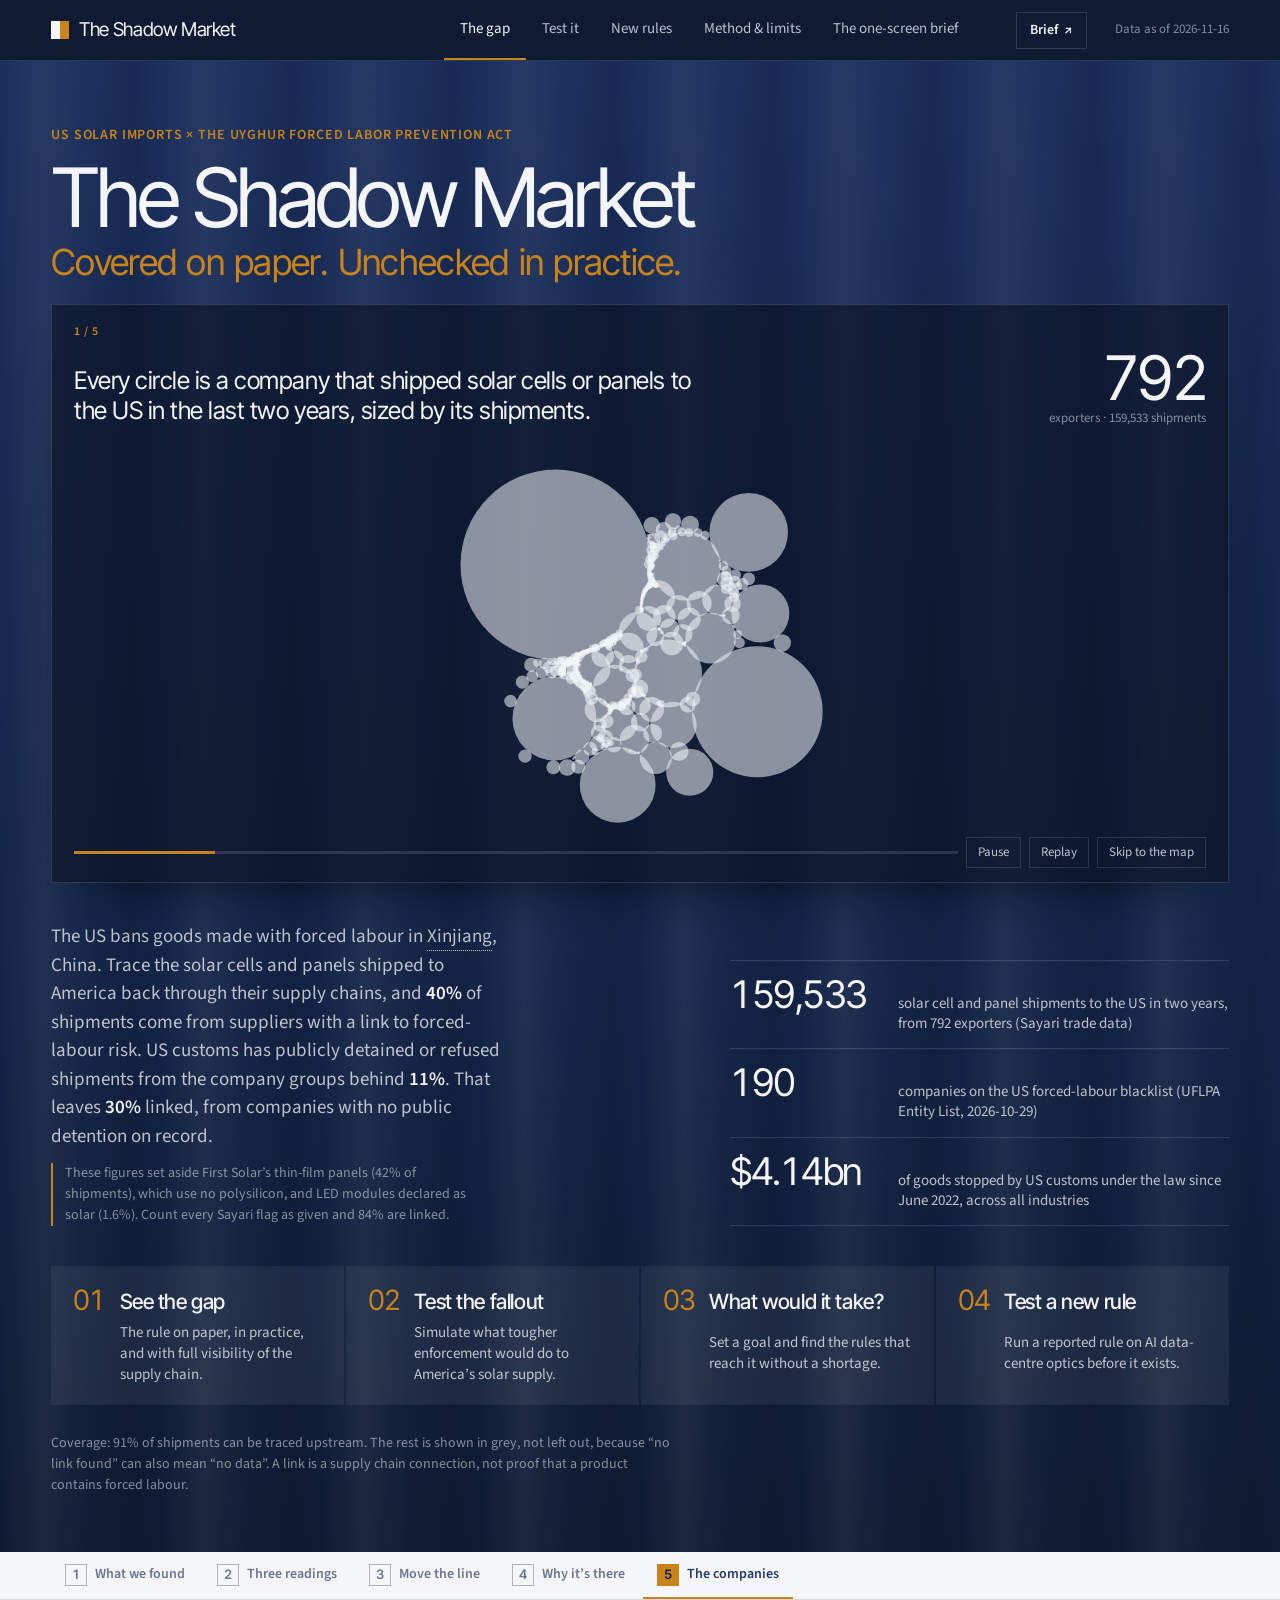
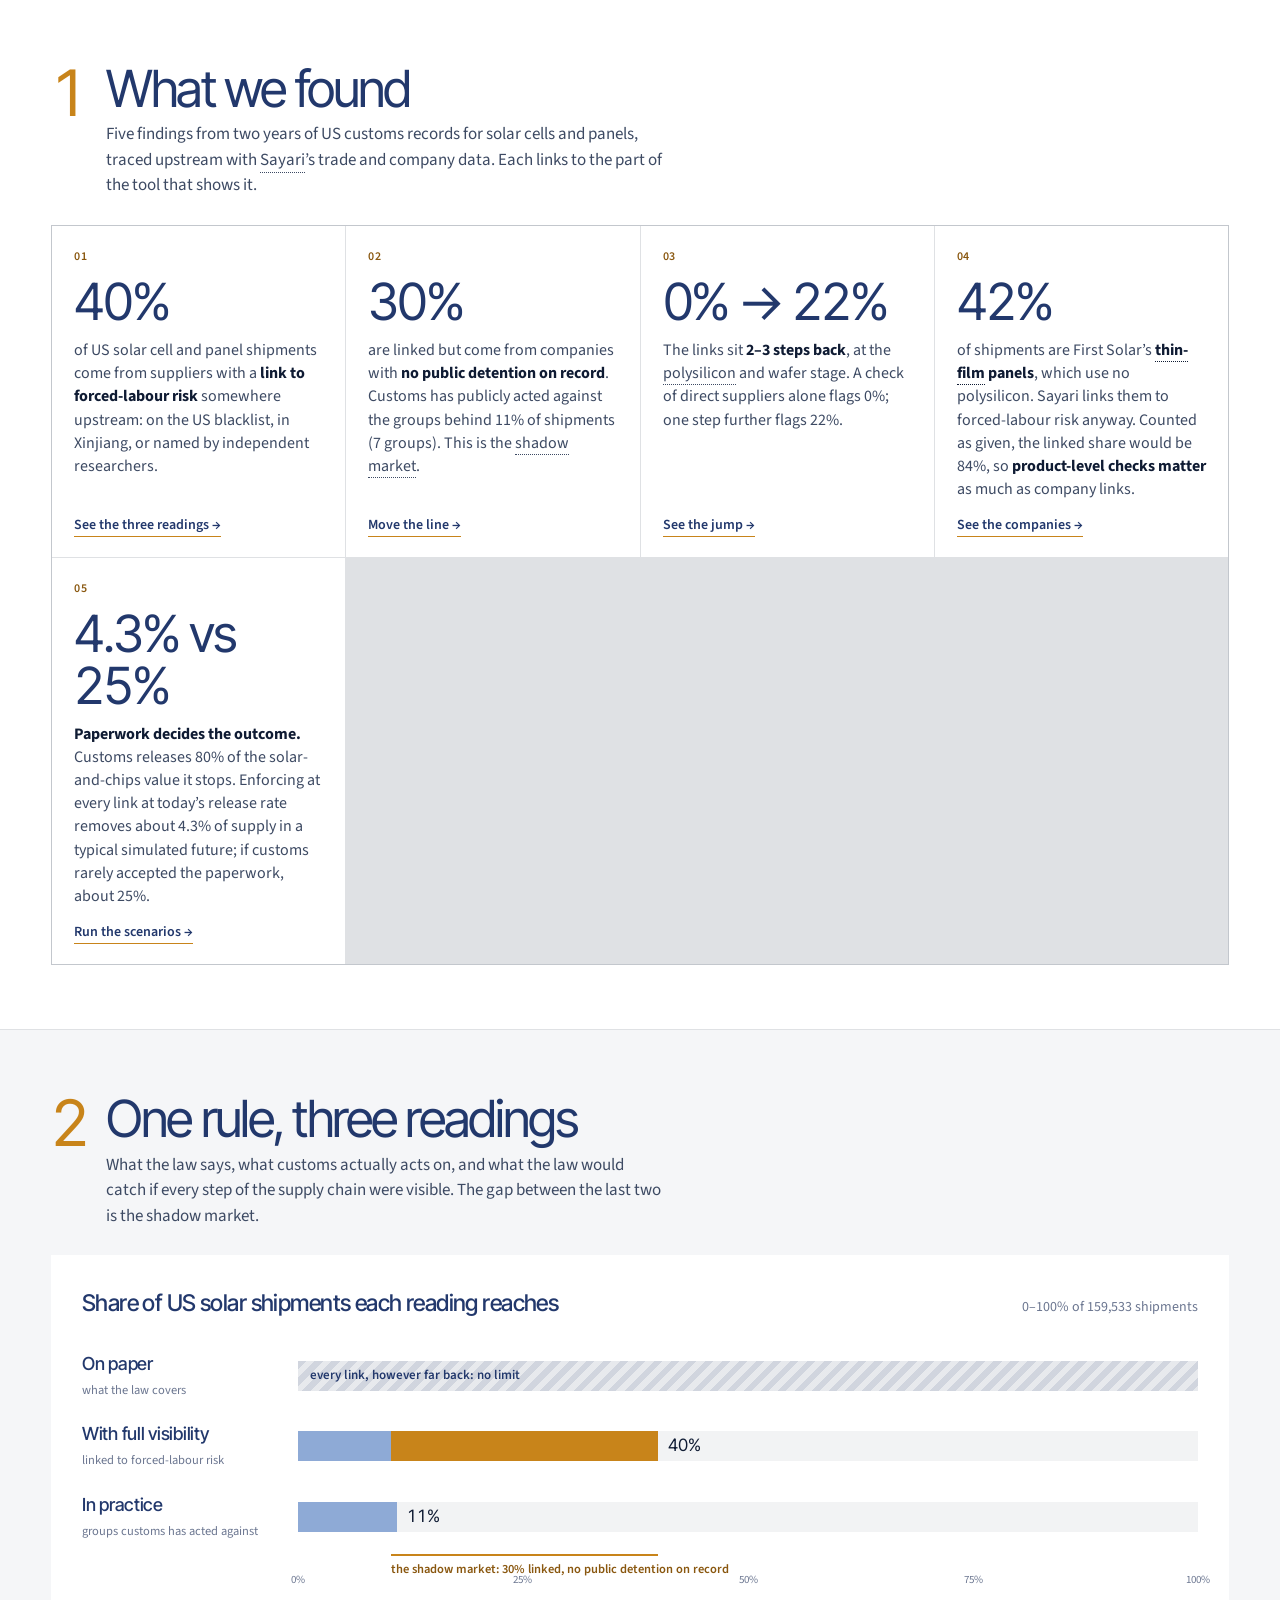
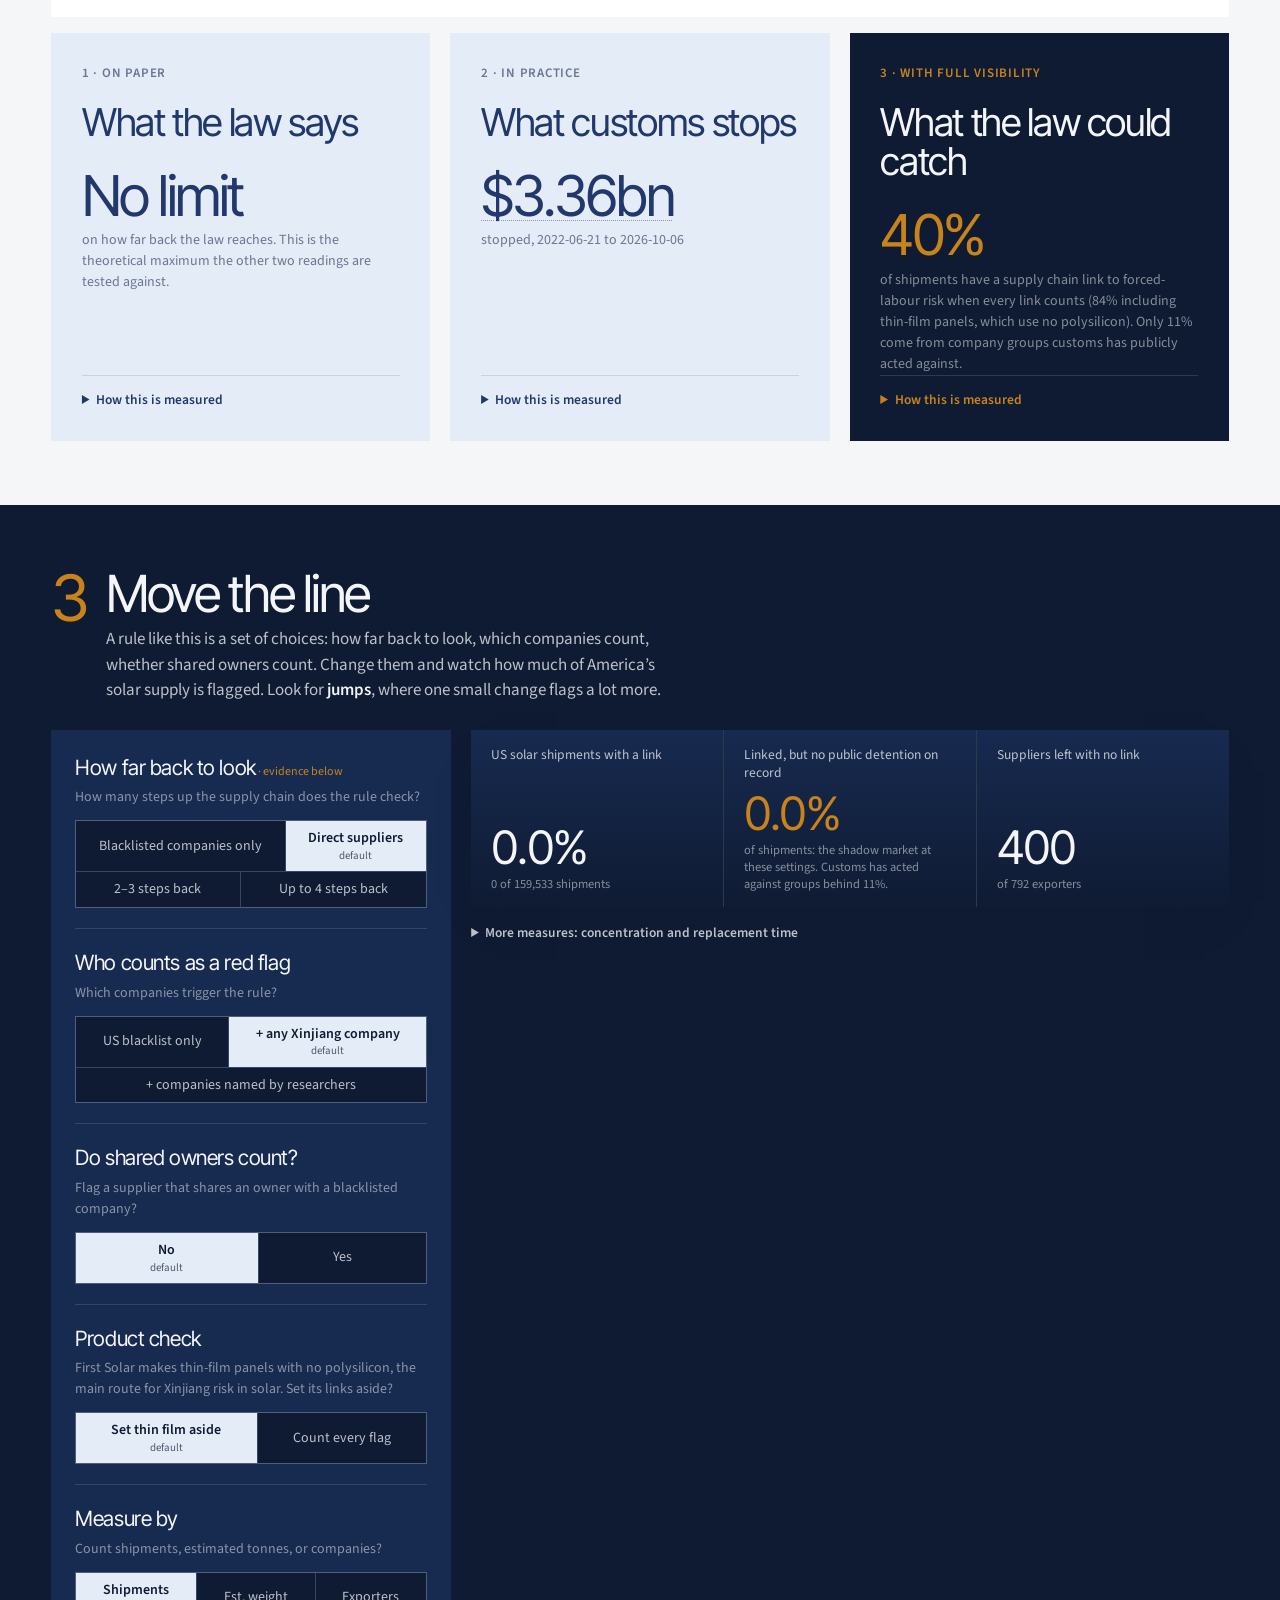
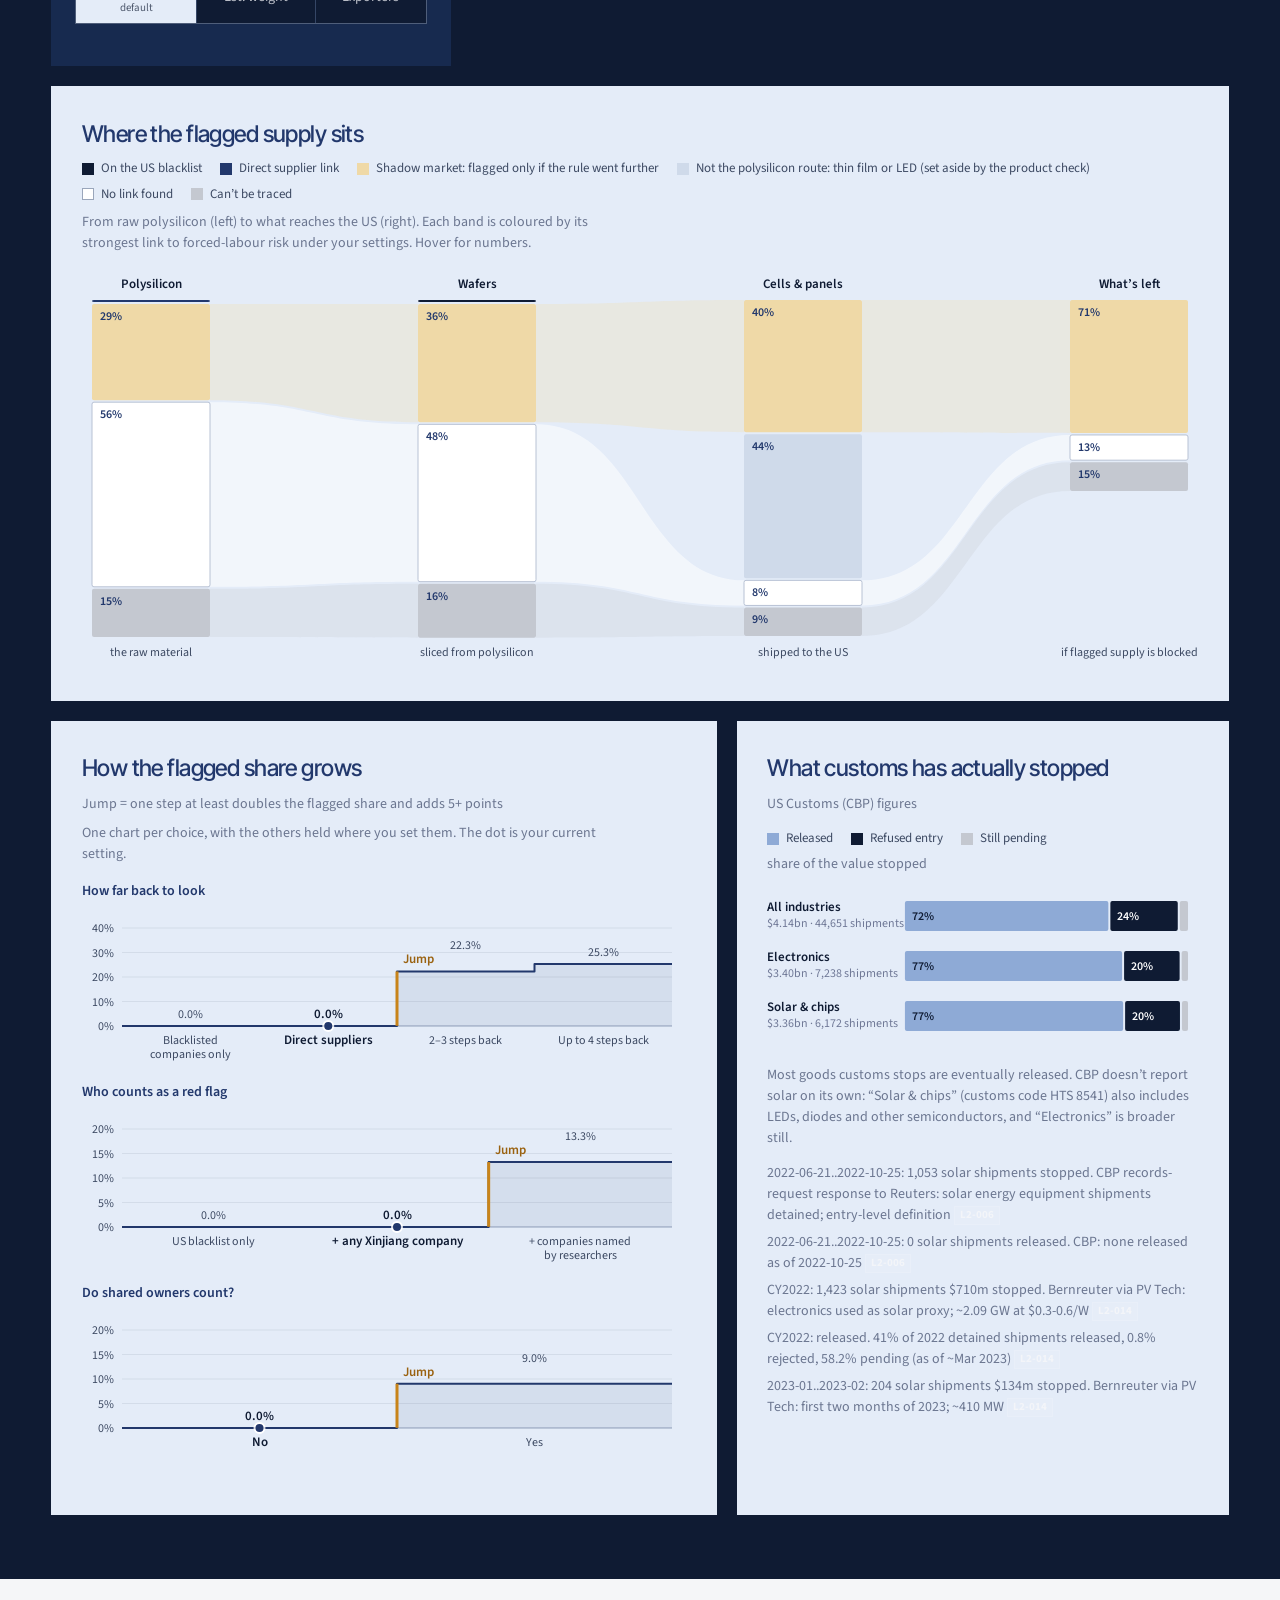
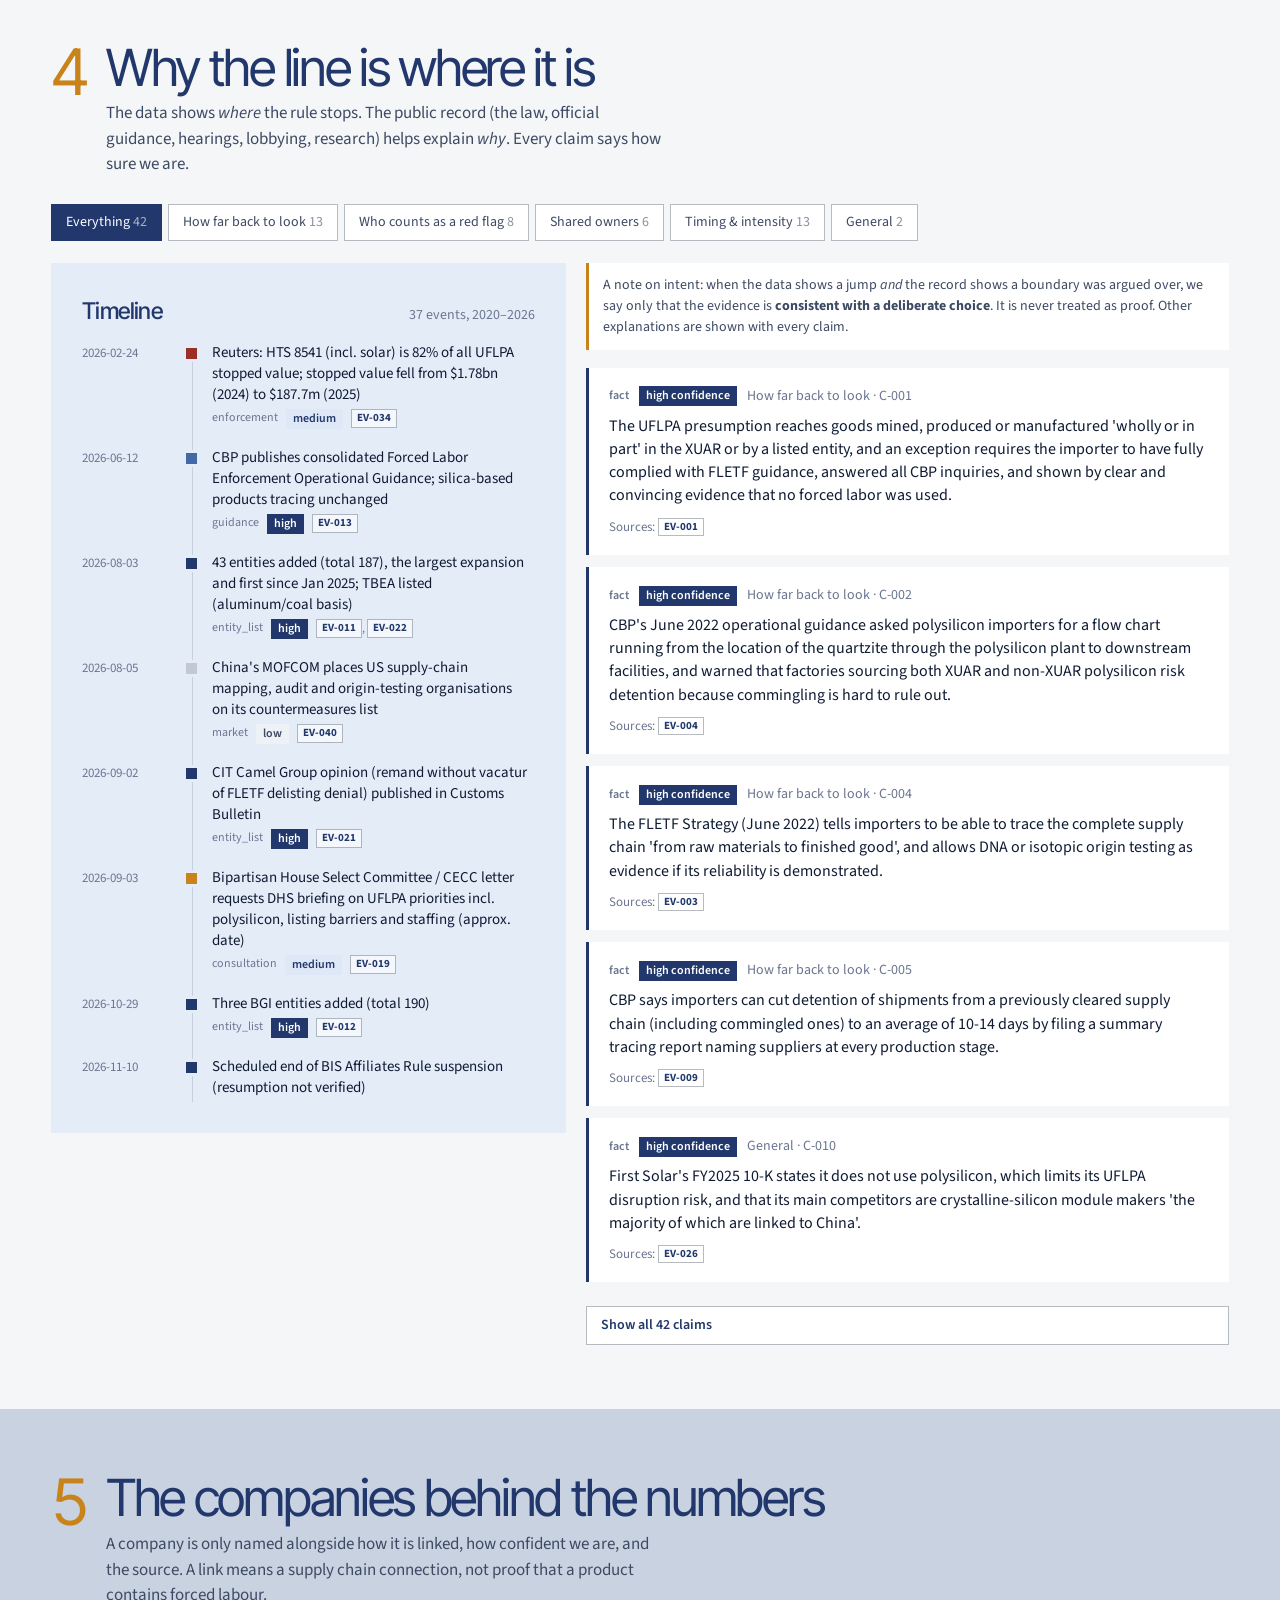
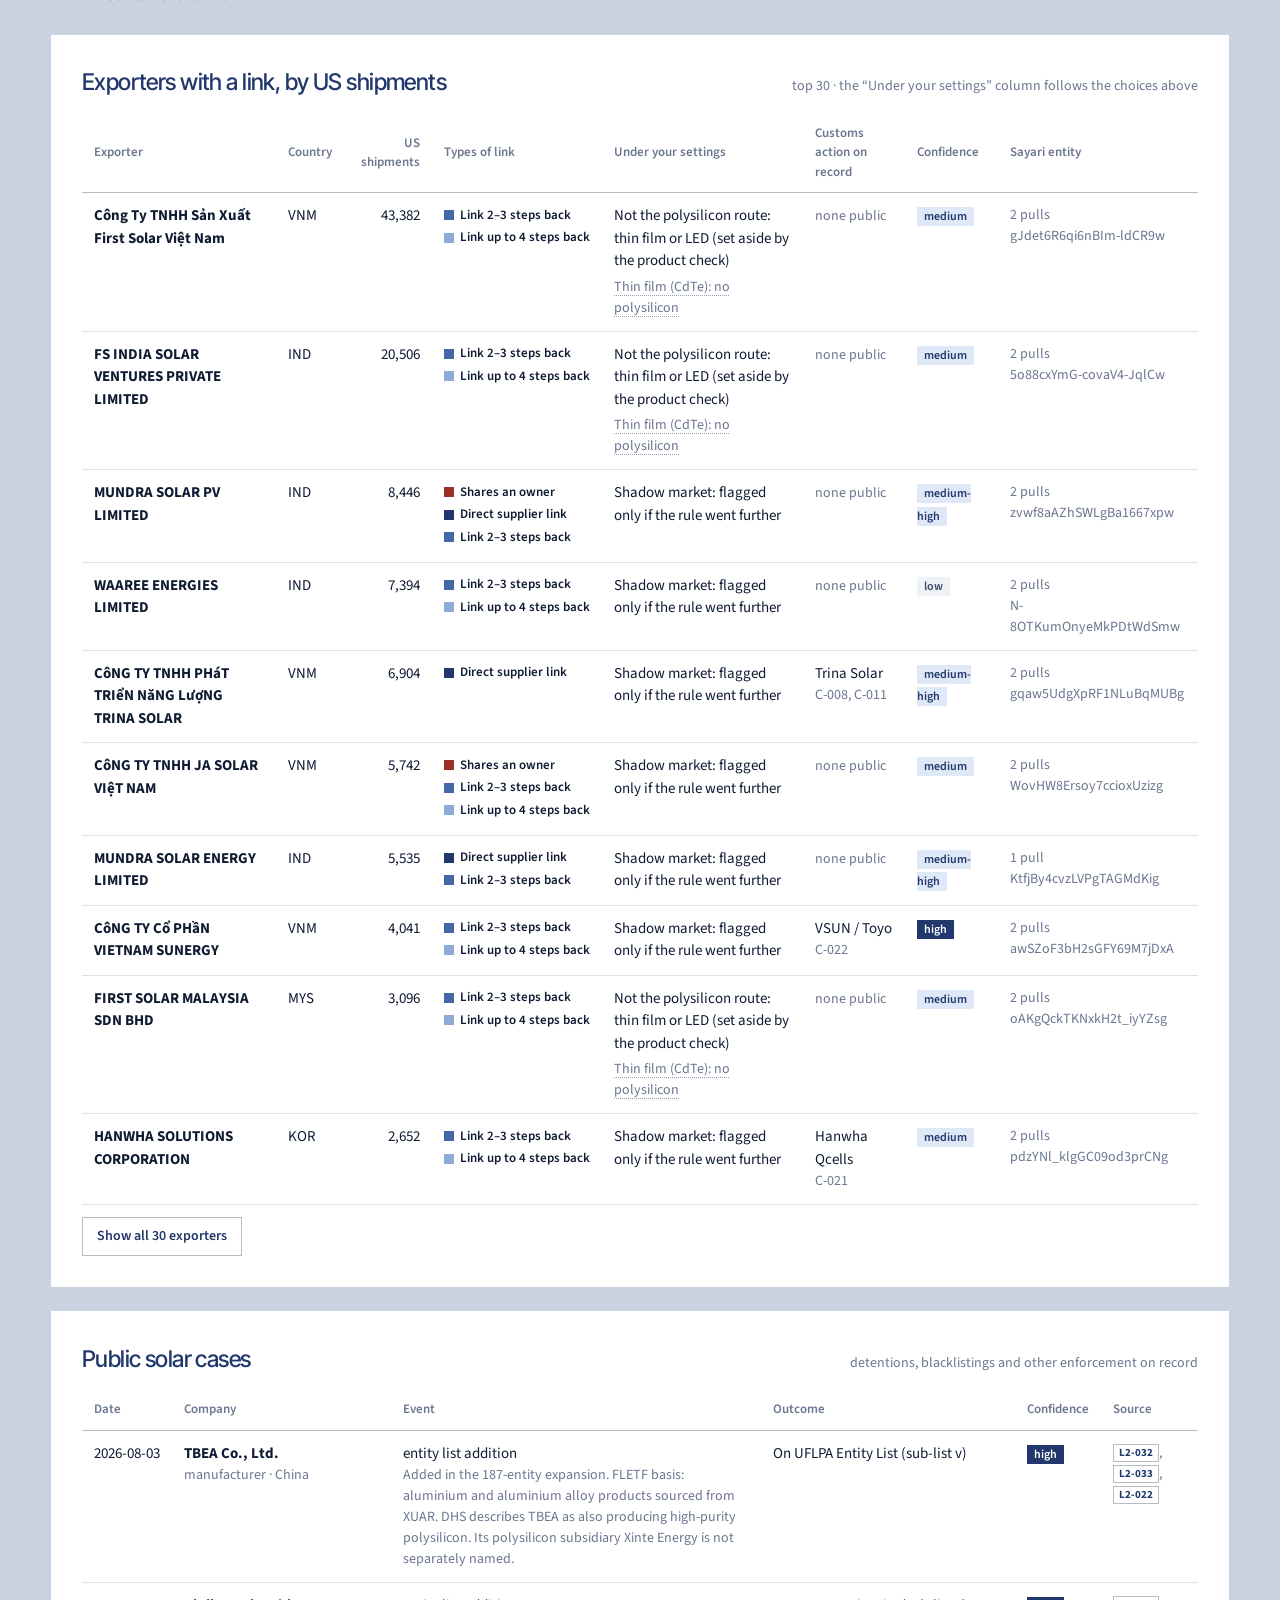
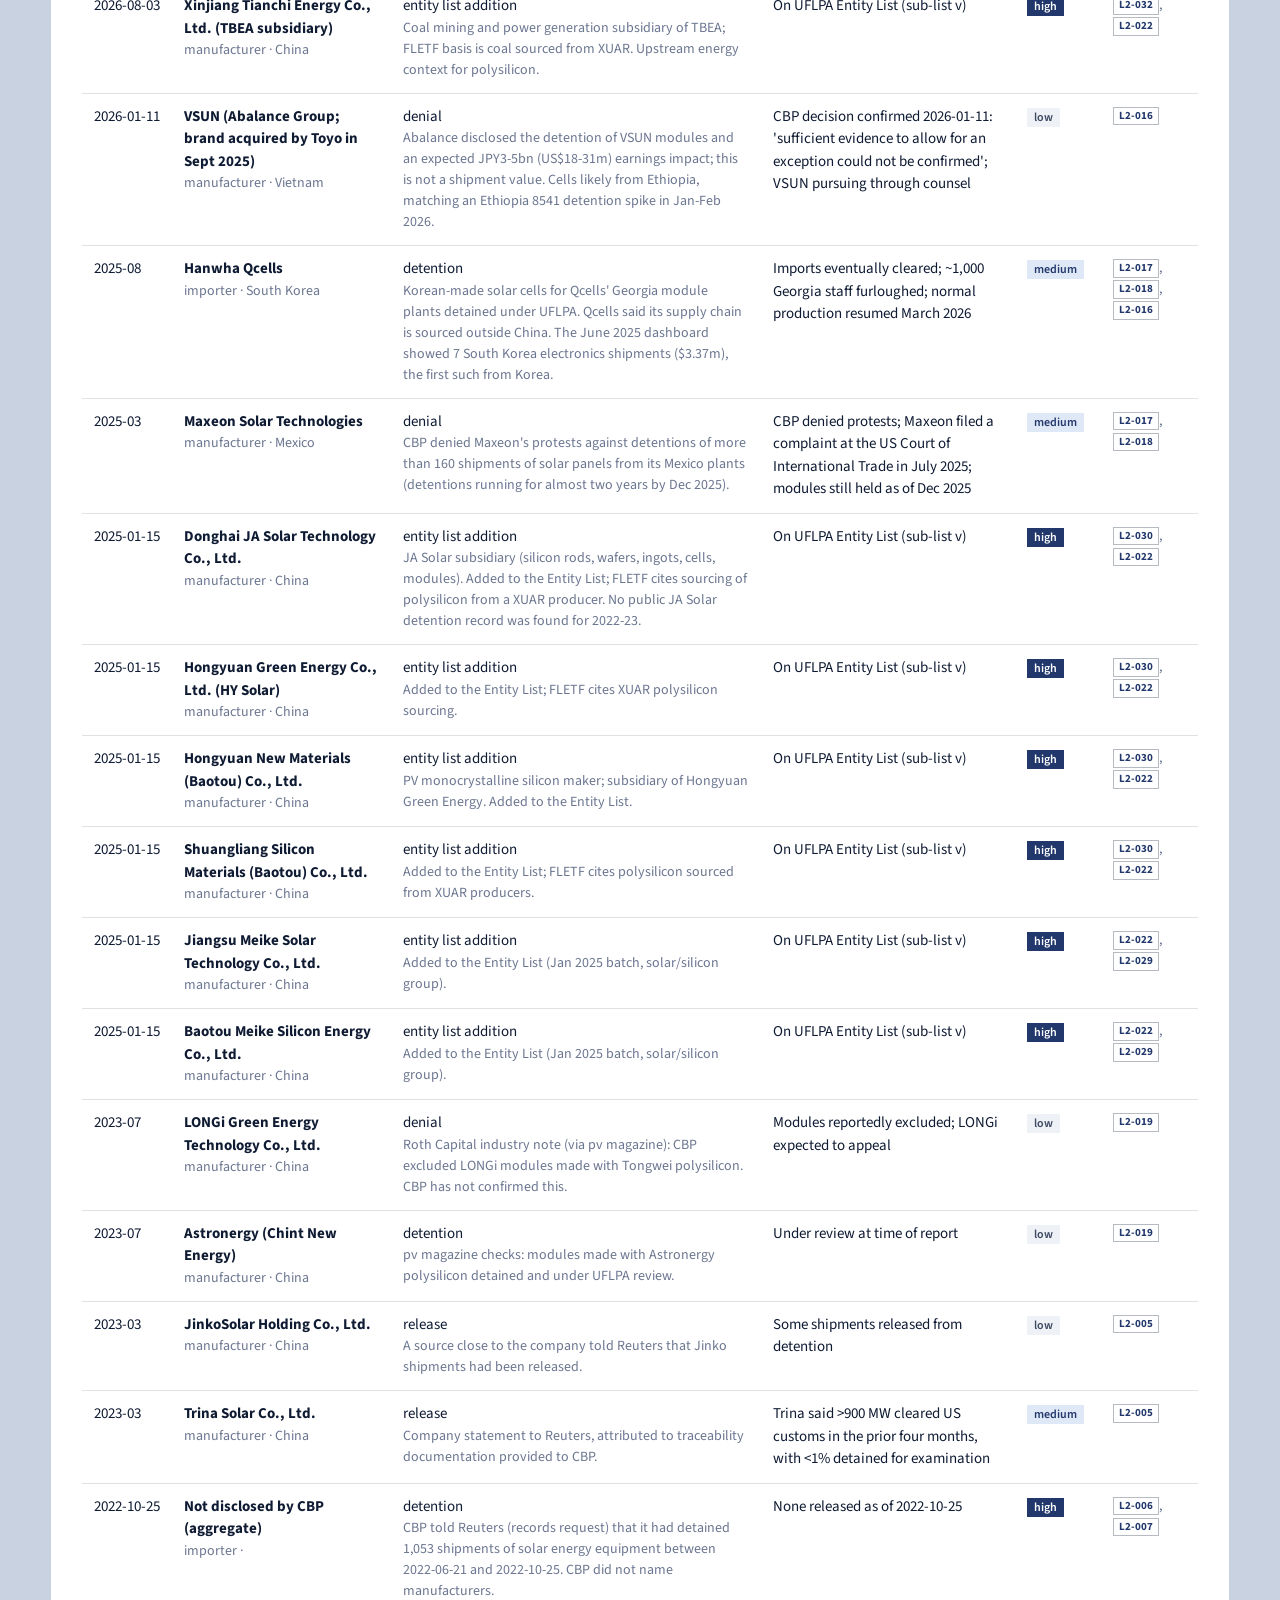
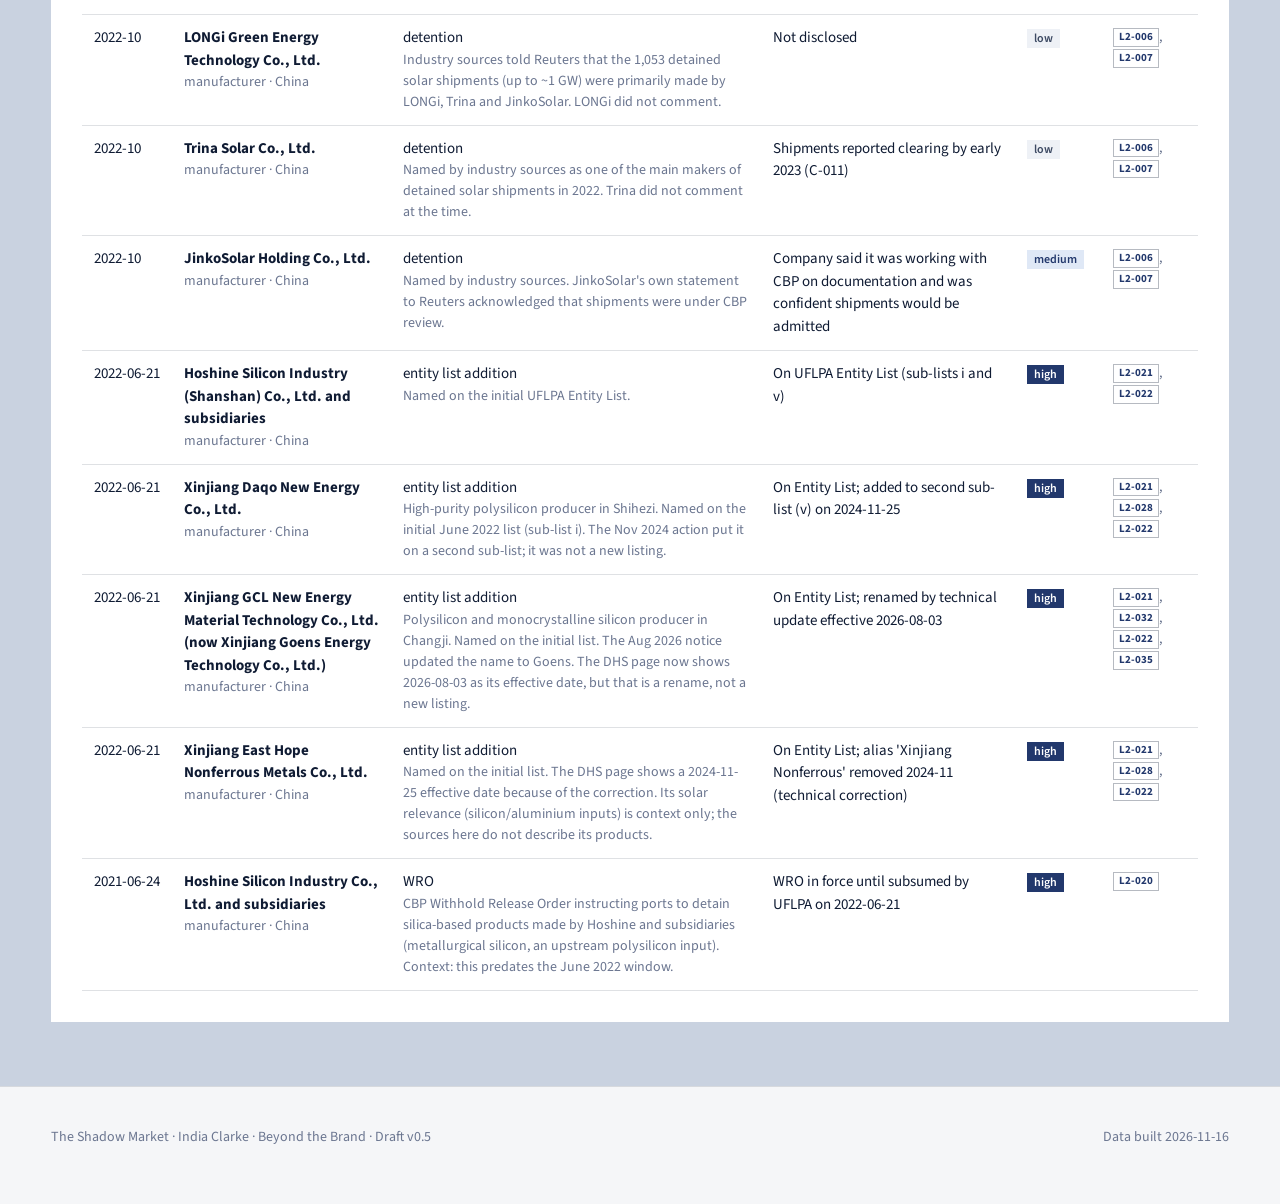
==== commit 79de8544: "Reverse stress test, grouped navigation, one-screen brief, modernised gap page, inline definitions -" ====
--- a/site/index.html
+++ b/site/index.html
@@ -18,14 +18,24 @@
 <nav class="nav" aria-label="Main">
   <div class="wrap">
     <a class="brand" href="#explorer"><span class="mark" aria-hidden="true"></span>The Shadow Market</a>
-    <div class="tabs" role="tablist">
-      <a href="#explorer" data-view="explorer">The gap</a>
-      <a href="#simulation" data-view="simulation">What if?</a>
-      <a href="#goal" data-view="goal">What would it take?</a>
-      <a href="#proposed" data-view="proposed">Proposed rule</a>
-      <a href="#method" data-view="method">Method &amp; limits</a>
-    </div>
+    <button type="button" class="menu-btn" id="menu-btn" aria-expanded="false" aria-controls="tabs"><span aria-hidden="true"></span>Menu</button>
+    <div class="tabs" id="tabs" role="tablist">
+      <a href="#explorer" data-view="explorer" data-group="explorer">The gap</a>
+      <a href="#simulation" data-view="simulation" data-group="test">Test it</a>
+      <a href="#proposed" data-view="proposed" data-group="proposed">New rules</a>
+      <a href="#method" data-view="method" data-group="method">Method &amp; limits</a>
+      <a href="#brief" data-group="brief" class="m-only">The one-screen brief</a>
+    </div>
+    <a class="brief-btn" href="#brief" data-group="brief">Brief <span aria-hidden="true">↗</span></a>
     <span class="snap" id="snap"></span>
+  </div>
+</nav>
+<nav class="subnav" id="subnav" aria-label="Test it" hidden>
+  <div class="wrap">
+    <a href="#simulation" data-view="simulation"><b>What if?</b><span>forward: set the rule, see what happens</span></a>
+    <a href="#goal" data-view="goal"><b>What would it take?</b><span>set a goal, find the rules that reach it</span></a>
+    <a href="#stress" data-view="stress"><b>What could break it?</b><span>reverse: start from a failure, find the causes</span></a>
+    <div class="ckey" aria-label="Colour key"><span><i style="background:#8eaad6"></i>caught</span><span><i style="background:#c8841a"></i>shadow market</span><span><i style="background:#9b2f26"></i>lost or short</span><span><i style="background:#eef3fb;box-shadow:inset 0 0 0 1px #9aa6bb"></i>released</span><span><i style="background:#c9b6e4"></i>back in</span></div>
   </div>
 </nav>
 
@@ -80,24 +90,29 @@
     </div>
   </header>
 
+  <nav class="pr-steps gap-steps" id="gap-steps" aria-label="Sections on this page">
+    <div class="wrap">
+      <a href="#findings" data-s="findings"><span>1</span>What we found</a>
+      <a href="#layers" data-s="layers"><span>2</span>Three readings</a>
+      <a href="#dials-section" data-s="dials-section"><span>3</span>Move the line</a>
+      <a href="#why" data-s="why"><span>4</span>Why it’s there</a>
+      <a href="#companies" data-s="companies"><span>5</span>The companies</a>
+    </div>
+  </nav>
+
   <!-- findings -->
-  <section id="findings" class="findings">
-    <div class="wrap">
-      <div class="sec-head">
-        <h2 class="display">What we found</h2>
-        <p class="lede">Five findings from two years of US customs records for solar cells and panels, traced upstream with Sayari’s trade and company data. Each links to the part of the tool that shows it.</p>
-      </div>
+  <section id="findings" class="findings pr-sec">
+    <div class="wrap">
+      <div class="pr-sec-head"><p class="pr-num">1</p><div><h2 class="display">What we found</h2><p class="lede">Five findings from two years of US customs records for solar cells and panels, traced upstream with Sayari’s trade and company data. Each links to the part of the tool that shows it.</p></div></div>
       <ol class="find-list" id="find-list"></ol>
     </div>
   </section>
 
   <!-- three layers -->
-  <section id="layers">
-    <div class="wrap">
-      <div class="sec-head">
-        <h2 class="display">One rule,<br>three readings</h2>
-        <p class="lede">What the law says, what customs actually stops, and what the law would catch if every step of the supply chain were visible. The gap between the last two is the shadow market.</p>
-      </div>
+  <section id="layers" class="pr-sec">
+    <div class="wrap">
+      <div class="pr-sec-head"><p class="pr-num">2</p><div><h2 class="display">One rule, three readings</h2><p class="lede">What the law says, what customs actually acts on, and what the law would catch if every step of the supply chain were visible. The gap between the last two is the shadow market.</p></div></div>
+      <div class="panel readings" id="readings"></div>
       <div class="layers">
         <article class="panel layer" id="layer1"></article>
         <article class="panel layer" id="layer2"></article>
@@ -107,16 +122,14 @@
   </section>
 
   <!-- explorer -->
-  <section class="dark" id="dials-section">
-    <div class="wrap">
-      <div class="sec-head">
-        <h2 class="display">Move the line</h2>
-        <p class="lede">A rule like this is a set of choices: how far back to look, which companies count, whether shared owners count. Change them and see how much of America’s solar supply would be flagged. Watch for <b>jumps</b>, where one small change flags a lot more supply.</p>
-      </div>
+  <section class="dark pr-sec" id="dials-section">
+    <div class="wrap">
+      <div class="pr-sec-head"><p class="pr-num">3</p><div><h2 class="display">Move the line</h2><p class="lede">A rule like this is a set of choices: how far back to look, which companies count, whether shared owners count. Change them and watch how much of America’s solar supply is flagged. Look for <b>jumps</b>, where one small change flags a lot more.</p></div></div>
       <div class="explorer-grid">
         <div class="controls" id="dials"></div>
         <div>
-          <div class="readout" id="readout"></div>
+          <div class="readout instrument" id="readout"></div>
+          <details class="more-measures"><summary>More measures: concentration and replacement time</summary><div class="readout instrument" id="readout-more"></div></details>
         </div>
       </div>
       <div class="charts">
@@ -141,12 +154,9 @@
   </section>
 
   <!-- why the line is here -->
-  <section id="why">
-    <div class="wrap">
-      <div class="sec-head">
-        <h2 class="display">Why the line<br>is where it is</h2>
-        <p class="lede">The data shows <em>where</em> the rule stops. The public record (the law, official guidance, hearings, lobbying, research) helps explain <em>why</em>. Every claim is labelled with how sure we are.</p>
-      </div>
+  <section id="why" class="pr-sec">
+    <div class="wrap">
+      <div class="pr-sec-head"><p class="pr-num">4</p><div><h2 class="display">Why the line is where it is</h2><p class="lede">The data shows <em>where</em> the rule stops. The public record (the law, official guidance, hearings, lobbying, research) helps explain <em>why</em>. Every claim says how sure we are.</p></div></div>
       <div class="chips" id="dial-chips" role="group" aria-label="Filter evidence by choice"></div>
       <div class="why-grid">
         <div class="panel flat">
@@ -162,12 +172,9 @@
   </section>
 
   <!-- companies -->
-  <section class="mist" id="companies">
-    <div class="wrap">
-      <div class="sec-head">
-        <h2 class="display">The companies<br>behind the numbers</h2>
-        <p class="lede">A company is only named alongside how it is linked, how confident we are, and the source. A link means a supply chain connection, not proof that a product contains forced labour.</p>
-      </div>
+  <section class="mist pr-sec" id="companies">
+    <div class="wrap">
+      <div class="pr-sec-head"><p class="pr-num">5</p><div><h2 class="display">The companies behind the numbers</h2><p class="lede">A company is only named alongside how it is linked, how confident we are, and the source. A link means a supply chain connection, not proof that a product contains forced labour.</p></div></div>
       <div class="panel" id="company-exposure"></div>
       <div class="panel" style="margin-top:24px" id="company-cases"></div>
     </div>
@@ -294,6 +301,73 @@
   </section>
 </main>
 
+<!-- ============================================================ WHAT COULD BREAK IT (reverse stress test) -->
+<main class="view" id="view-stress">
+  <header class="hero sim-hero compact">
+    <div class="wrap">
+      <p class="kicker">Reverse stress test · start from the failure</p>
+      <h1 class="sim-h1">What could break it? <span class="soft">Work back from the outcome.</span></h1>
+      <div class="rs-fr">
+        <div class="rs-dir"><p class="k">Forward · the What if? page</p><p class="q">“What happens if customs does this?”</p><div class="rs-flow"><span>Settings you choose</span><i>→</i><span>The model</span><i>→</i><span>Outcome</span></div><p class="rs-use">Useful for testing a rule you have in mind.</p></div>
+        <div class="rs-dir rev"><p class="k">Reverse · this page</p><p class="q">“What would have to be true for this to go wrong?”</p><div class="rs-flow"><span>The likely causes</span><i>←</i><span>The model</span><i>←</i><span>A failure you can’t accept</span></div><p class="rs-use">Useful for finding the combinations nobody thought to test, and what to watch for.</p></div>
+      </div>
+    </div>
+  </header>
+  <section class="sim-body">
+    <div class="wrap">
+      <div class="sim-layout">
+        <aside class="controls sim-controls" id="rs-controls" aria-label="Reverse stress test settings"></aside>
+        <div class="sim-results">
+          <div class="rs-question" id="rs-question"></div>
+          <div class="readout instrument" id="rs-readout" aria-live="polite"></div>
+          <p class="rs-note" id="rs-note"></p>
+          <div class="sim-grid">
+            <div class="panel">
+              <div class="panel-title"><h4>100 possible futures</h4></div>
+              <div class="futures-wrap"><div id="rs-futures"></div><div class="legend col" id="rs-futures-legend"></div></div>
+            </div>
+            <div class="panel">
+              <div class="panel-title"><h4>Where the line falls</h4></div>
+              <p class="small panel-sub">How the outcome is spread across all futures. Red bars are the ones that fail.</p>
+              <div id="rs-hist"></div>
+            </div>
+          </div>
+          <div class="panel rs-central" id="rs-central"></div>
+          <div class="panel">
+            <div class="panel-title"><h4>What the world looks like when it fails</h4><span class="small">ranked by how far each input moves</span></div>
+            <p class="small panel-sub">For each uncertain input: its spread across all futures (dashed) against the futures where the failure happens (red). Where the red sits away from the dashed line, that input helps cause the failure.</p>
+            <div id="rs-shifts"></div>
+            <div class="legend" id="rs-shifts-legend" style="margin-top:10px"></div>
+            <div id="rs-swaps" class="rs-swaps"></div>
+          </div>
+          <div class="sim-grid rs-lower">
+            <div class="panel">
+              <div class="panel-title"><h4>Ways it happens</h4></div>
+              <p class="small panel-sub">Failing futures grouped by what drives them. Bars show how far each input sits from normal.</p>
+              <div class="rs-families" id="rs-families"></div>
+            </div>
+            <div class="panel">
+              <div class="panel-title"><h4>What to watch</h4></div>
+              <p class="small panel-sub">The real-world signals that would show this failure building.</p>
+              <ul class="rs-watch" id="rs-watch"></ul>
+            </div>
+          </div>
+          <details class="panel flat sim-details">
+            <summary><h4>How the reverse stress test works</h4></summary>
+            <ol class="model-list">
+              <li>The simulator runs 20,000 futures for the rule you chose, recording every uncertain input in each one. It uses the same model and random numbers as the What if? or Proposed rule page.</li>
+              <li>You set a failure line. The futures that cross it are compared with all futures: how often it happens, how each input’s spread shifts, and the middle of each input across failing futures (the most plausible way it happens).</li>
+              <li>Failing futures are grouped by the inputs that shift most (k-means clustering) into families: different ways the same failure can happen.</li>
+              <li>If fewer than 40 futures fail, the page studies the futures that come closest instead, and says so.</li>
+              <li>This is a conditional reading of a simulation (“given the failure, what was true?”), not a forecast. It is simpler than the analytical multi-tier method in the reverse stress testing research it follows: it can only find causes among the inputs and ranges the model already has.</li>
+            </ol>
+          </details>
+        </div>
+      </div>
+    </div>
+  </section>
+</main>
+
 <!-- ============================================================ PROPOSED RULE (Case 2) -->
 <main class="view" id="view-proposed">
   <header class="hero sim-hero compact pr-hero">
@@ -435,6 +509,34 @@
       </div>
       <div class="pr-checklist" id="pr-checklist"></div>
       <div class="panel flat" style="margin-top:28px" id="pr-student"></div>
+    </div>
+  </section>
+</main>
+
+<!-- ============================================================ ONE-SCREEN BRIEF -->
+<main class="view" id="view-brief">
+  <section class="brief">
+    <div class="wrap">
+      <div class="brief-head">
+        <div>
+          <p class="kicker">The Shadow Market · the one-screen brief</p>
+          <h1 class="display">Covered on paper. <span>Unchecked in practice.</span></h1>
+          <p class="lede" id="brief-lede"></p>
+        </div>
+        <div class="brief-acts"><button type="button" class="act primary" id="brief-print">Print or save as PDF</button><a class="act" href="#explorer">Open the full tool →</a></div>
+      </div>
+      <div class="brief-grid">
+        <ol class="brief-nums" id="brief-nums"></ol>
+        <figure class="brief-map">
+          <div class="brief-map-host" id="brief-map"></div>
+          <figcaption id="brief-map-cap"></figcaption>
+        </figure>
+      </div>
+      <div class="brief-tools" id="brief-tools"></div>
+      <div class="brief-foot">
+        <div><p class="pr-k">How to read it</p><ul id="brief-caveats"></ul></div>
+        <div><p class="pr-k">How to cite</p><p class="small" id="brief-cite"></p></div>
+      </div>
     </div>
   </section>
 </main>
@@ -527,5 +629,7 @@
 <script src="app.js"></script>
 <script src="goal.js"></script>
 <script src="story.js"></script>
+<script src="stress.js"></script>
+<script src="glossary.js"></script>
 </body>
 </html>
--- a/site/styles.css
+++ b/site/styles.css
@@ -20,7 +20,7 @@
   --accent: #c8841a;       /* ochre: the shadow market */
   --accent-ink: #8a5810;
   --accent-soft: #f6e8cb;
-  --brick: #a8432f;        /* serious outcomes */
+  --brick: #9b2f26;        /* serious outcomes */
 
   --dark: #0f1b33;
   --dark-2: #172a4f;
@@ -30,7 +30,7 @@
   --dark-line: rgba(255, 255, 255, 0.13);
 
   --x-E0: #0f1b33; --x-E1: #22386c; --x-E2: #4467a6; --x-E3: #8eaad6;
-  --x-A1: #a8432f; --x-R1: #c8841a; --x-shadow: #efd9a7; --x-clean: #ffffff; --x-untraced: #c4c8d0;
+  --x-A1: #9b2f26; --x-R1: #c8841a; --x-shadow: #efd9a7; --x-clean: #ffffff; --x-untraced: #c4c8d0;
 
   --display: "Inter Tight", "Helvetica Neue", Helvetica, Arial, sans-serif;
   --body: "Source Sans 3", "Source Sans Pro", -apple-system, "Segoe UI", sans-serif;
@@ -629,9 +629,9 @@
 .act.primary:hover { background: var(--ink); }
 .act.on { background: var(--accent-soft); border-color: var(--accent); color: var(--accent-ink); }
 .act:disabled { opacity: .4; cursor: default; }
-.tag { display: inline-grid; place-items: center; width: 20px; height: 20px; font-size: 12px; font-weight: 700; font-family: var(--display); }
-.tag.a { background: var(--accent); color: var(--dark); }
-.tag.b { background: var(--navy); color: #fff; }
+.abtag { display: inline-grid; place-items: center; width: 20px; height: 20px; font-size: 12px; font-weight: 700; font-family: var(--display); }
+.abtag.a { background: var(--accent); color: var(--dark); }
+.abtag.b { background: var(--navy); color: #fff; }
 .compare { background: var(--white); border-left: 3px solid var(--accent); padding: 14px 18px; }
 .cmp-h { display: flex; flex-wrap: wrap; align-items: center; gap: 8px; font-size: 15px; margin-bottom: 8px; }
 .cmp-h .vs { color: var(--ink-3); font-size: 13px; margin: 0 4px; }
@@ -644,7 +644,7 @@
 .cmp-t .same { color: var(--ink-3); }
 .cmp-d { margin: 10px 0 0; font-size: 13.5px; color: var(--ink-2); line-height: 1.45; }
 .flow-cells .ca { display: block; font-size: 12px; color: var(--accent-ink); min-height: 0; }
-.flow-cells .ca .tag { width: 16px; height: 16px; font-size: 10px; vertical-align: 1px; }
+.flow-cells .ca .abtag { width: 16px; height: 16px; font-size: 10px; vertical-align: 1px; }
 .spot { outline: 3px solid var(--accent); outline-offset: 4px; animation: spot 1.6s ease-in-out 2; }
 @keyframes spot { 50% { outline-color: rgba(200,132,26,0.25); } }
 
@@ -1026,3 +1026,206 @@
   .rm-marks li::after { height: calc(var(--row, 0) * 52px + 4px); }
   .pr-ynote { font-size: 15px; }
 }
+
+/* ================= navigation: grouped tabs, sub-bar, brief, phone menu ================= */
+.brief-btn { margin-left: 14px; display: inline-flex; align-items: center; gap: 6px; padding: 7px 13px; border: 1px solid var(--dark-line); color: var(--on-dark); text-decoration: none; font-size: 14px; font-weight: 600; white-space: nowrap; transition: border-color .2s, background .2s; }
+.brief-btn:hover, .brief-btn[aria-current] { border-color: var(--accent); background: rgba(200,132,26,0.14); }
+.menu-btn { display: none; margin-left: auto; background: none; border: 1px solid var(--dark-line); color: var(--on-dark); font: inherit; font-size: 14px; font-weight: 600; padding: 6px 12px; cursor: pointer; align-items: center; gap: 8px; }
+.menu-btn span { width: 14px; height: 10px; border-top: 2px solid currentColor; border-bottom: 2px solid currentColor; position: relative; }
+.menu-btn span::after { content: ""; position: absolute; left: 0; right: 0; top: 2px; border-top: 2px solid currentColor; }
+.subnav { position: sticky; top: 60px; z-index: 31; background: var(--dark-2); border-bottom: 1px solid var(--dark-line); }
+.subnav[hidden] { display: none; }
+.subnav .wrap { display: flex; align-items: stretch; gap: 2px; overflow-x: auto; scrollbar-width: none; }
+.subnav a { display: flex; flex-direction: column; justify-content: center; padding: 9px 16px 8px; text-decoration: none; color: var(--on-dark-3); border-bottom: 2px solid transparent; white-space: nowrap; transition: color .2s, border-color .2s, background .2s; }
+.subnav a b { font-size: 14.5px; color: var(--on-dark-2); font-weight: 600; }
+.subnav a span { font-size: 11.5px; }
+.subnav a:hover b { color: var(--on-dark); }
+.subnav a[aria-current] { border-bottom-color: var(--accent); background: rgba(255,255,255,0.04); }
+.subnav a[aria-current] b { color: var(--on-dark); }
+.ckey { margin-left: auto; display: flex; align-items: center; gap: 12px; padding-left: 18px; font-size: 11.5px; color: var(--on-dark-3); white-space: nowrap; }
+.ckey span { display: inline-flex; align-items: center; gap: 5px; }
+.ckey i { width: 9px; height: 9px; border-radius: 50%; display: inline-block; }
+body.has-subnav .sim-controls { top: 120px; max-height: calc(100vh - 132px); }
+body.has-subnav .sim-dash { scroll-margin-top: 124px; }
+
+/* ================= citation chips (one style everywhere) ================= */
+a[data-sid] { display: inline-block; font-size: 11px; font-weight: 700; line-height: 1.5; padding: 0 5px; border: 1px solid var(--line-strong); color: var(--navy); text-decoration: none; background: rgba(255,255,255,0.6); white-space: nowrap; vertical-align: 1px; }
+a[data-sid]:hover { border-color: var(--navy); background: var(--ice); }
+.dark a[data-sid], .controls a[data-sid], .pr-rule a[data-sid], .story a[data-sid] { color: var(--on-dark); background: rgba(255,255,255,0.06); border-color: var(--dark-line); }
+
+/* ================= inline definitions ================= */
+abbr.term { text-decoration: none; border-bottom: 1px dotted currentColor; cursor: help; }
+abbr.term:focus-visible { outline: 2px solid var(--accent); outline-offset: 2px; }
+
+/* ================= gap page ================= */
+.gap-steps { top: 60px; }
+.readings { margin-bottom: 16px; }
+.rd { position: relative; padding: 6px 0 34px; }
+.rd-row { display: grid; grid-template-columns: 200px 1fr; gap: 16px; align-items: center; padding: 9px 0; }
+.rd-l b { display: block; font-family: var(--display); font-weight: 500; font-size: 18px; letter-spacing: -0.015em; color: var(--navy); }
+.rd-l span { font-size: 12.5px; color: var(--ink-3); }
+.rd-t { position: relative; height: 30px; background: rgba(15,27,51,0.05); }
+.rd-t i { position: absolute; top: 0; bottom: 0; left: 0; transition: width .8s cubic-bezier(.2,.7,.2,1), left .8s; }
+.rd-t i.paper { background: repeating-linear-gradient(135deg, rgba(34,56,108,0.16) 0 6px, rgba(34,56,108,0.05) 6px 12px); }
+.rd-t i.sky { background: #8eaad6; }
+.rd-t i.amber { background: var(--accent); }
+.rd-t em { position: absolute; top: 50%; transform: translateY(-50%); left: 12px; font-style: normal; font-family: var(--display); font-size: 17px; color: var(--ink); white-space: nowrap; }
+.rd-t i.paper + em { font-family: inherit; font-size: 13px; color: var(--navy); font-weight: 600; }
+.rd { --off: 216px; }
+.rd-gap { position: absolute; bottom: 30px; left: calc(var(--off) + (100% - var(--off)) * var(--a) / 100); width: calc((100% - var(--off)) * var(--w) / 100); border-top: 2px solid var(--accent); }
+.rd-gap span { position: absolute; top: 4px; left: 0; font-size: 12.5px; font-weight: 600; color: var(--accent-ink); white-space: nowrap; }
+.rd-axis { position: absolute; left: var(--off); right: 0; bottom: 0; height: 14px; }
+.rd-axis span { position: absolute; transform: translateX(-50%); font-size: 11px; color: var(--ink-3); }
+.layer { min-height: 0; }
+.layer .foot { margin-top: 0; padding-top: 10px; }
+.layer-more { margin-top: auto; padding-top: 14px; border-top: 1px solid var(--line); }
+.layer.accent .layer-more { border-top-color: var(--dark-line); }
+.layer-more summary { cursor: pointer; font-size: 13.5px; font-weight: 600; color: var(--navy); }
+.layer.accent .layer-more summary { color: var(--accent); }
+.layer-more .body { margin-top: 10px; font-size: 15px; }
+.more-measures { margin-top: 10px; }
+.more-measures summary { cursor: pointer; font-size: 13.5px; font-weight: 600; color: var(--on-dark-2); padding: 6px 0; }
+.more-measures .readout { margin-top: 8px; }
+.act.more-btn { margin-top: 12px; }
+.timeline .more-li { list-style: none; padding: 8px 0 0; }
+#dials-section .readout.instrument .metric { min-height: 150px; }
+.find-list li .num { color: var(--navy); }
+
+/* ================= reverse stress test ================= */
+.rs-fr { display: grid; grid-template-columns: 1fr 1fr; gap: 12px; margin-top: 6px; }
+.rs-dir { border: 1px solid var(--dark-line); background: rgba(255,255,255,0.04); padding: 14px 18px 12px; }
+.rs-dir.rev { background: rgba(200,132,26,0.12); border-color: rgba(200,132,26,0.5); }
+.rs-dir .k { margin: 0 0 4px; font-size: 11.5px; font-weight: 700; letter-spacing: .08em; text-transform: uppercase; color: var(--on-dark-3); }
+.rs-dir.rev .k { color: var(--accent); }
+.rs-dir .q { margin: 0 0 10px; font-family: var(--display); font-size: clamp(18px, 1.8vw, 23px); color: var(--on-dark); letter-spacing: -0.015em; }
+.rs-flow { display: flex; align-items: center; gap: 8px; flex-wrap: wrap; }
+.rs-flow span { border: 1px solid var(--dark-line); padding: 4px 9px; font-size: 12.5px; color: var(--on-dark-2); background: rgba(8,15,30,0.4); }
+.rs-flow i { font-style: normal; color: var(--accent); }
+.rs-dir .rs-use { margin: 10px 0 0; font-size: 13px; color: var(--on-dark-3); }
+.rs-case { display: grid; grid-template-columns: 1fr 1fr; }
+.rs-case button { text-align: left; padding: 10px 11px; font-weight: 600; }
+.rs-scen { display: flex; flex-wrap: wrap; gap: 4px; margin-bottom: 6px; }
+.rs-scen button { background: rgba(255,255,255,0.05); border: 1px solid var(--dark-line); color: var(--on-dark-2); padding: 6px 10px; font-size: 13px; cursor: pointer; }
+.rs-scen button:hover { color: var(--on-dark); border-color: var(--on-dark-3); }
+.rs-scen button[aria-pressed="true"] { background: var(--accent); border-color: var(--accent); color: var(--dark); font-weight: 600; }
+.rs-fails { display: grid; gap: 6px; margin-bottom: 14px; }
+.rs-fails button { text-align: left; background: rgba(255,255,255,0.04); border: 1px solid var(--dark-line); color: var(--on-dark); padding: 10px 12px; cursor: pointer; }
+.rs-fails button:hover { border-color: #e2876f; }
+.rs-fails button b { display: block; font-family: var(--display); font-weight: 500; font-size: 15.5px; }
+.rs-fails button span { display: block; font-size: 12.5px; color: var(--on-dark-3); line-height: 1.35; margin-top: 2px; }
+.rs-fails button[aria-pressed="true"] { border-color: #e2876f; background: rgba(155,47,38,0.35); box-shadow: inset 3px 0 0 #e2876f; }
+.rs-fails button[aria-pressed="true"] span { color: var(--on-dark-2); }
+.rs-question { background: linear-gradient(180deg, #2a1d22, var(--dark)); color: var(--on-dark); padding: 18px 22px; border-left: 3px solid #e2876f; }
+.rs-question h3 { margin: 0 0 6px; font-family: var(--display); font-weight: 400; font-size: clamp(22px, 2.3vw, 30px); letter-spacing: -0.025em; }
+.rs-question .rs-q-fail { margin: 0; font-size: 16px; color: var(--on-dark-2); }
+.rs-question .rs-q-fail b { color: var(--on-dark); }
+.rs-question .rs-q-fail span { color: var(--on-dark-3); }
+.readout.instrument .num.rs-word { font-size: clamp(26px, 2.4vw, 34px); line-height: 1.1; color: var(--on-dark); }
+.rs-v { font-weight: 700; }
+.rs-v.bad { color: #e2876f; } .rs-v.warn { color: #f0b347; } .rs-v.mid { color: #f0c27a; } .rs-v.ok { color: #8eaad6; }
+.rs-note:empty { display: none; }
+.rs-note { margin: 0; padding: 12px 16px; background: var(--accent-soft); color: var(--accent-ink); font-size: 15px; border-left: 3px solid var(--accent); }
+.rs-central { border-top: 4px solid #e2876f; }
+.rs-sentence { margin: 0 0 14px; font-family: var(--display); font-size: clamp(19px, 1.9vw, 25px); line-height: 1.4; letter-spacing: -0.015em; color: var(--ink); }
+.rs-sentence b { color: var(--brick); font-weight: 500; }
+.rs-actions { display: flex; flex-wrap: wrap; gap: 8px; }
+.rs-loop { margin: 10px 0 0; }
+.rs-swaps:empty { display: none; }
+.rs-swaps { margin-top: 14px; padding-top: 12px; border-top: 1px solid var(--line); }
+.rs-swaps ul { margin: 0; padding-left: 18px; font-size: 14px; color: var(--ink-2); }
+.rs-lower { align-items: start; }
+.rs-families { display: grid; gap: 10px; }
+.rs-fam { border: 1px solid var(--line); padding: 12px 14px; }
+.rs-fam.none p { margin: 0; color: var(--ink-3); font-size: 14px; }
+.rs-fam-h { display: flex; gap: 10px; align-items: center; margin-bottom: 8px; }
+.rs-fam-tag { display: grid; place-items: center; width: 28px; height: 28px; background: var(--brick); color: #fff; font-family: var(--display); font-size: 15px; flex: none; }
+.rs-fam-h div b { display: block; font-size: 15px; color: var(--ink); line-height: 1.25; }
+.rs-fam-h div span { font-size: 12.5px; color: var(--ink-3); }
+.fb { display: grid; grid-template-columns: 120px 1fr 92px; gap: 8px; align-items: center; padding: 3px 0; font-size: 12.5px; }
+.fb-l { color: var(--ink-2); }
+.fb-t { position: relative; height: 10px; background: rgba(15,27,51,0.06); }
+.fb-t::after { content: ""; position: absolute; left: 50%; top: -2px; bottom: -2px; border-left: 1px solid rgba(15,27,51,0.35); }
+.fb-t i { position: absolute; top: 0; bottom: 0; }
+.fb-t i.pos { background: var(--brick); }
+.fb-t i.neg { background: #4467a6; }
+.fb-v { text-align: right; color: var(--ink-3); font-variant-numeric: tabular-nums; }
+.rs-watch { list-style: none; margin: 0; padding: 0; display: grid; gap: 8px; }
+.rs-watch li { display: grid; grid-template-columns: 26px 1fr; gap: 10px; align-items: start; padding: 10px 0; border-bottom: 1px solid var(--line); }
+.rs-watch li div b { display: block; font-size: 14.5px; color: var(--ink); line-height: 1.35; }
+.rs-watch li div span { display: block; font-size: 13px; color: var(--ink-3); }
+.rw-dir { display: grid; place-items: center; width: 26px; height: 26px; font-size: 12px; color: #fff; }
+.rw-dir.up { background: var(--brick); } .rw-dir.down { background: #4467a6; }
+
+/* ================= one-screen brief ================= */
+.brief { padding: 40px 0 56px; }
+.brief-head { display: grid; grid-template-columns: 1fr auto; gap: 18px 28px; align-items: end; margin-bottom: 26px; }
+.brief-head .display { font-size: clamp(40px, 5vw, 72px); color: var(--navy); margin: 6px 0 12px; }
+.brief-head .display span { color: var(--accent); }
+.brief-head .lede { max-width: 76ch; font-size: 18px; }
+.brief-acts { display: flex; gap: 8px; flex-wrap: wrap; }
+.brief-grid { display: grid; grid-template-columns: 1fr 1.25fr; gap: 16px; align-items: stretch; }
+.brief-nums { list-style: none; margin: 0; padding: 0; display: grid; grid-template-columns: 1fr 1fr; gap: 1px; background: var(--line); border: 1px solid var(--line); }
+.brief-nums li { background: var(--white); padding: 18px 20px; display: flex; flex-direction: column; gap: 8px; border-top: 4px solid #8eaad6; }
+.brief-nums li.amber { border-top-color: var(--accent); }
+.brief-nums li.brick { border-top-color: var(--brick); }
+.brief-nums b { font-family: var(--display); font-weight: 400; font-size: clamp(36px, 3.6vw, 52px); letter-spacing: -0.045em; line-height: 1; color: var(--navy); }
+.brief-nums li.amber b { color: var(--accent-ink); }
+.brief-nums span { font-size: 14px; color: var(--ink-2); line-height: 1.4; }
+.brief-map { margin: 0; background: var(--dark); padding: 14px 16px 12px; display: flex; flex-direction: column; }
+.brief-map-host { position: relative; overflow: hidden; }
+.brief-map figcaption { margin-top: 8px; font-size: 13px; color: var(--on-dark-2); line-height: 1.45; }
+.brief-map figcaption b { color: var(--on-dark); }
+.cap-sky { color: #8eaad6; font-weight: 700; } .cap-amber { color: var(--accent); font-weight: 700; }
+.brief-tools { display: grid; grid-template-columns: repeat(5, 1fr); gap: 8px; margin-top: 16px; }
+.brief-tools a { position: relative; display: flex; flex-direction: column; gap: 4px; padding: 14px 16px 16px; background: var(--white); border: 1px solid var(--line); text-decoration: none; color: var(--ink); transition: border-color .2s, transform .2s; }
+.brief-tools a:hover { border-color: var(--navy); transform: translateY(-2px); }
+.brief-tools .k { font-size: 11.5px; font-weight: 700; letter-spacing: .07em; text-transform: uppercase; color: var(--accent-ink); }
+.brief-tools b { font-family: var(--display); font-weight: 500; font-size: 16.5px; line-height: 1.25; color: var(--navy); }
+.brief-tools span:not(.k) { font-size: 13px; color: var(--ink-3); line-height: 1.35; }
+.brief-tools i { position: absolute; right: 12px; top: 12px; font-style: normal; color: var(--accent); }
+.brief-foot { display: grid; grid-template-columns: 1.4fr 1fr; gap: 24px; margin-top: 22px; padding-top: 18px; border-top: 1px solid var(--line); }
+.brief-foot ul { margin: 0; padding-left: 18px; font-size: 14px; color: var(--ink-2); display: grid; gap: 4px; }
+@media print {
+  .nav, .subnav, .sim-live, .story, footer, .brief-acts { display: none !important; }
+  .view { display: none !important; } #view-brief.on { display: block !important; }
+  body { background: #fff; }
+  .brief { padding: 0; }
+  .brief-tools a { break-inside: avoid; }
+}
+
+@media (max-width: 1140px) {
+  .brief-tools { grid-template-columns: repeat(3, 1fr); }
+  .brief-grid { grid-template-columns: 1fr; }
+  .ckey { display: none; }
+}
+@media (max-width: 720px) {
+  .menu-btn { display: inline-flex; }
+  .nav .wrap { flex-wrap: wrap; height: auto; min-height: 56px; padding-top: 0; }
+  .nav .tabs { display: none; width: 100%; height: auto; flex-direction: column; overflow: visible; padding: 4px 0 10px; }
+  .nav.open .tabs { display: flex; }
+  .nav .tabs a { padding: 11px 2px; margin: 0; border-bottom: 1px solid var(--dark-line); font-size: 16px; }
+  .nav .tabs a[aria-current] { border-bottom-color: var(--accent); color: var(--on-dark); }
+  .brief-btn { margin-left: 8px; padding: 6px 10px; }
+  .subnav, .pr-steps, .gap-steps { top: 56px; }
+  .subnav a { padding: 8px 12px 7px; }
+  .subnav a span { display: none; }
+  body.has-subnav .sim-controls { top: auto; max-height: none; }
+  .rs-fr { grid-template-columns: 1fr; }
+  .fb { grid-template-columns: 96px 1fr 70px; }
+  .rd-row { grid-template-columns: 1fr; gap: 6px; }
+  .rd { --off: 0px; }
+  .brief-head { grid-template-columns: 1fr; }
+  .brief-nums { grid-template-columns: 1fr; }
+  .brief-tools { grid-template-columns: 1fr; }
+  .brief-foot { grid-template-columns: 1fr; }
+}
+
+.m-only, .rd-gap span.short { display: none; }
+@media (max-width: 720px) {
+  .brief-btn { display: none; }
+  .nav .tabs a.m-only { display: block; color: var(--accent); }
+  .rd-gap span.long { display: none; }
+  .rd-gap span.short { display: inline; }
+}
+.brief-grid > * { min-width: 0; }
+.brief-foot > * { min-width: 0; } #brief-cite { overflow-wrap: anywhere; }
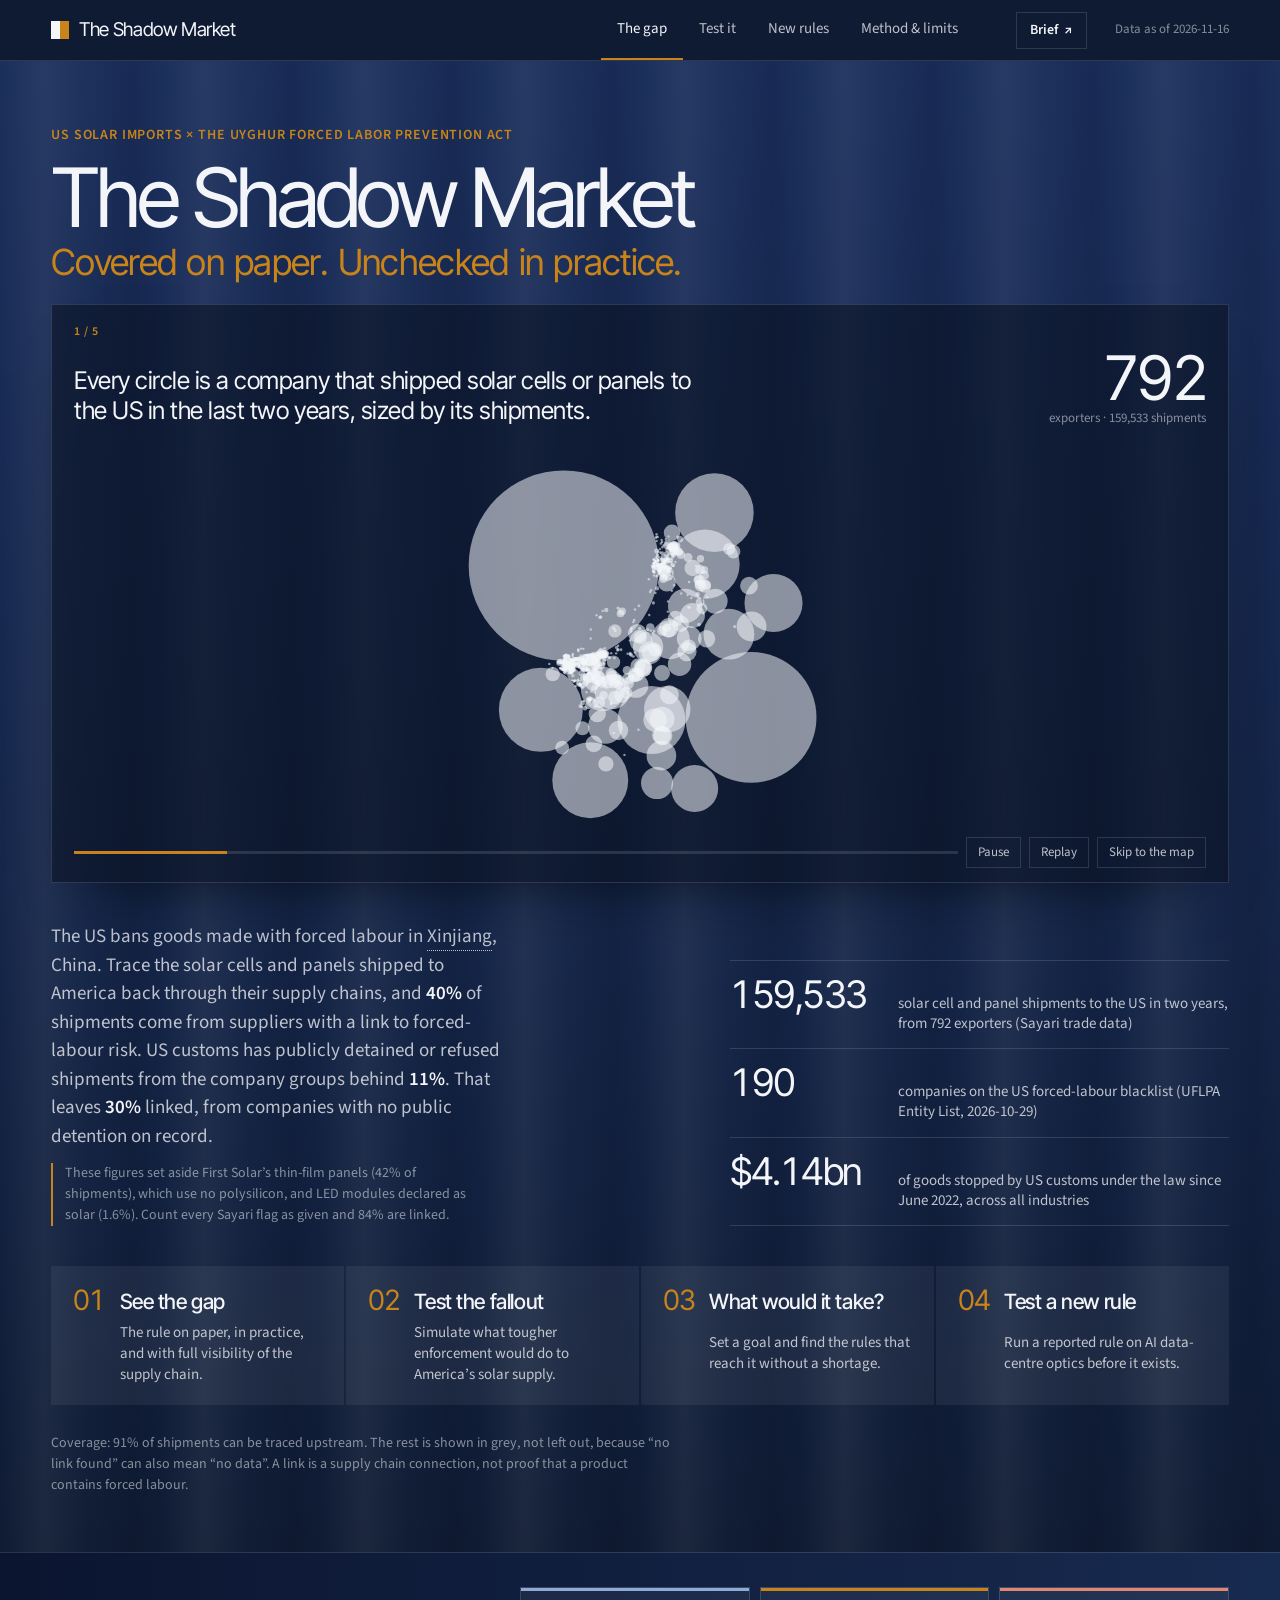
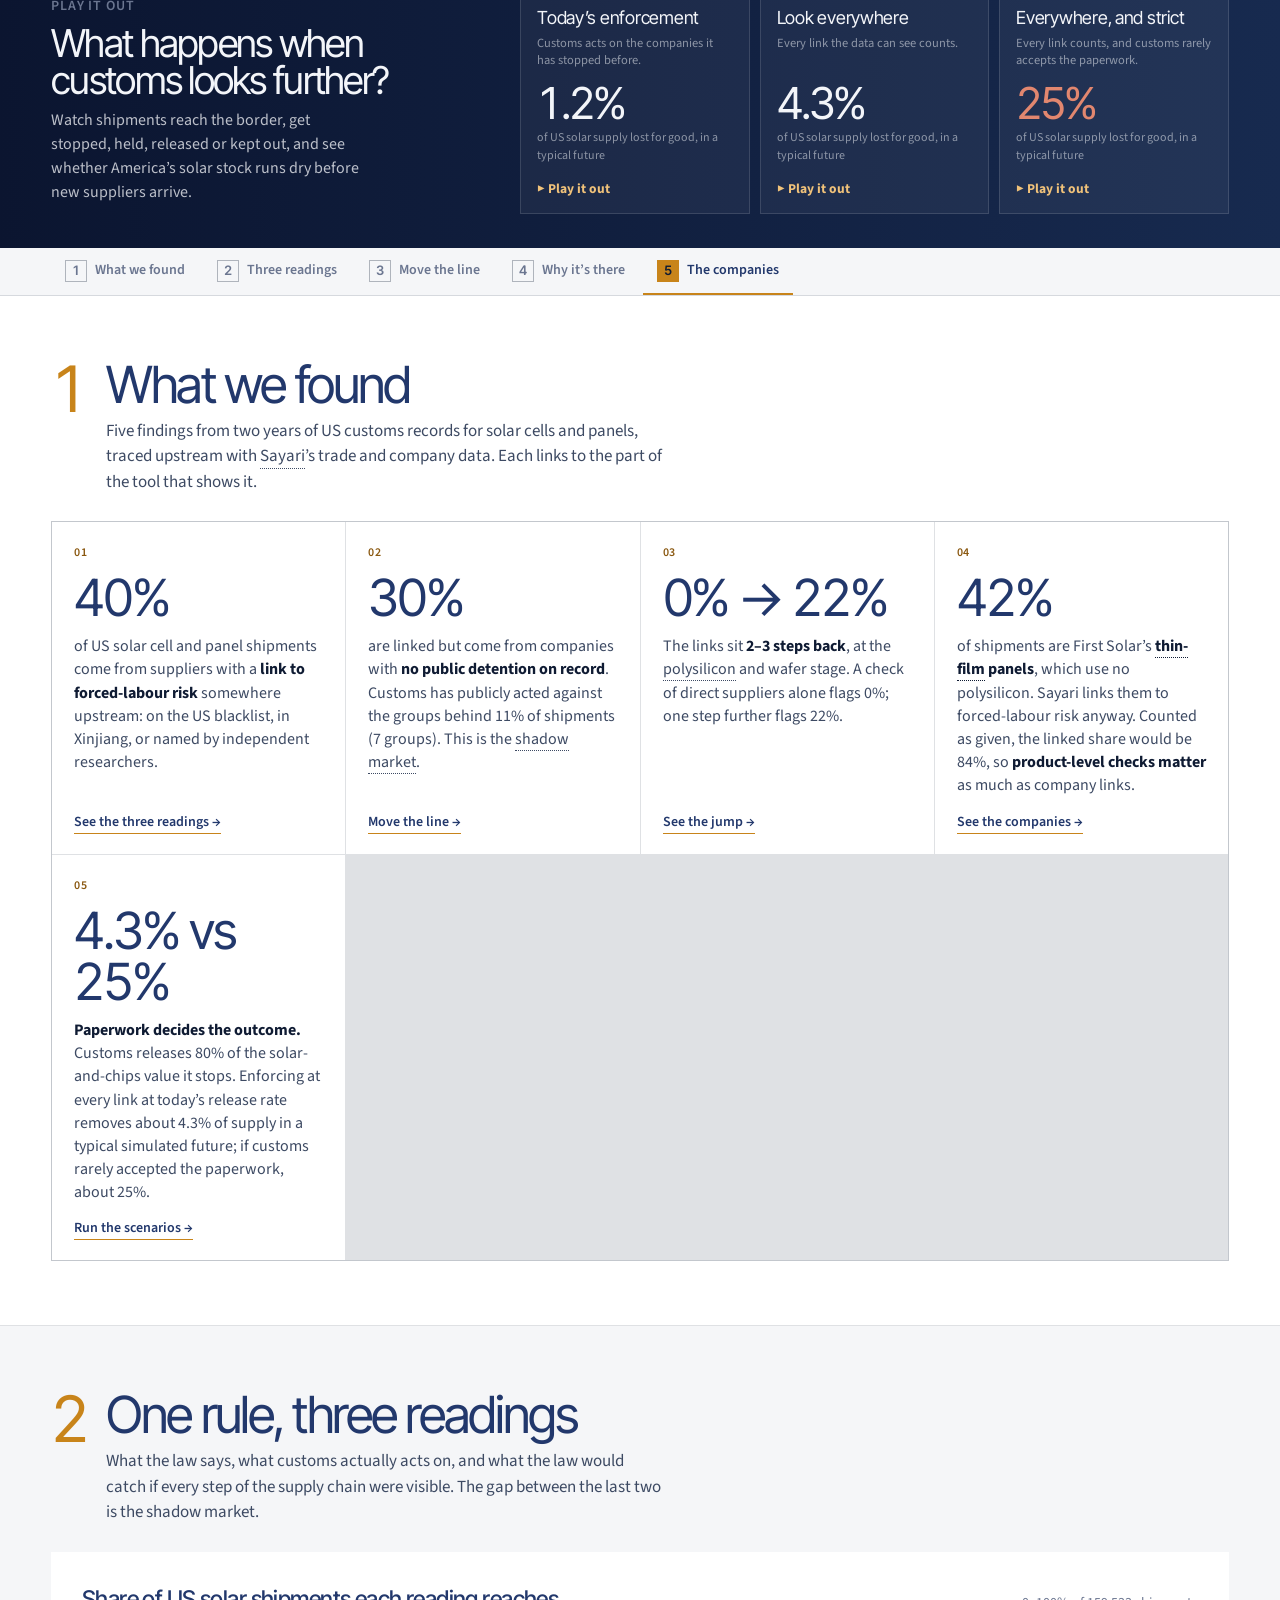
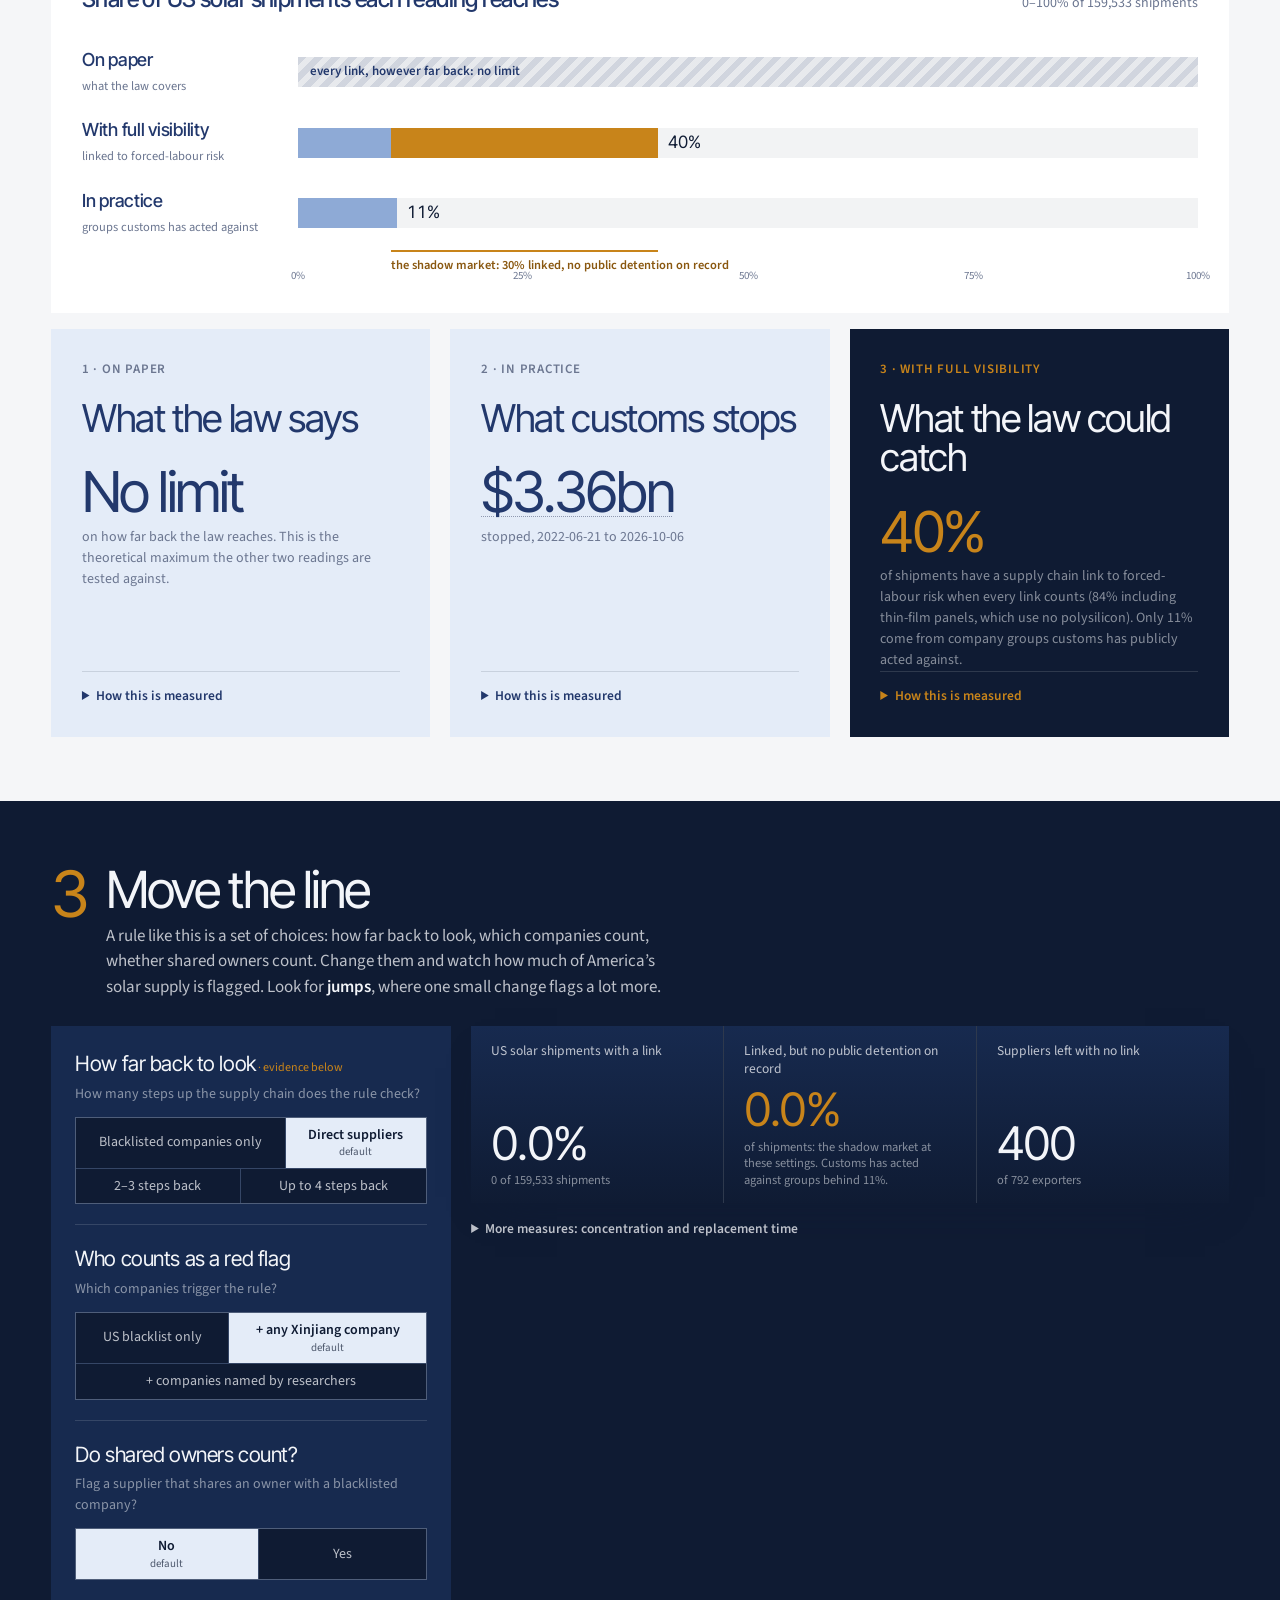
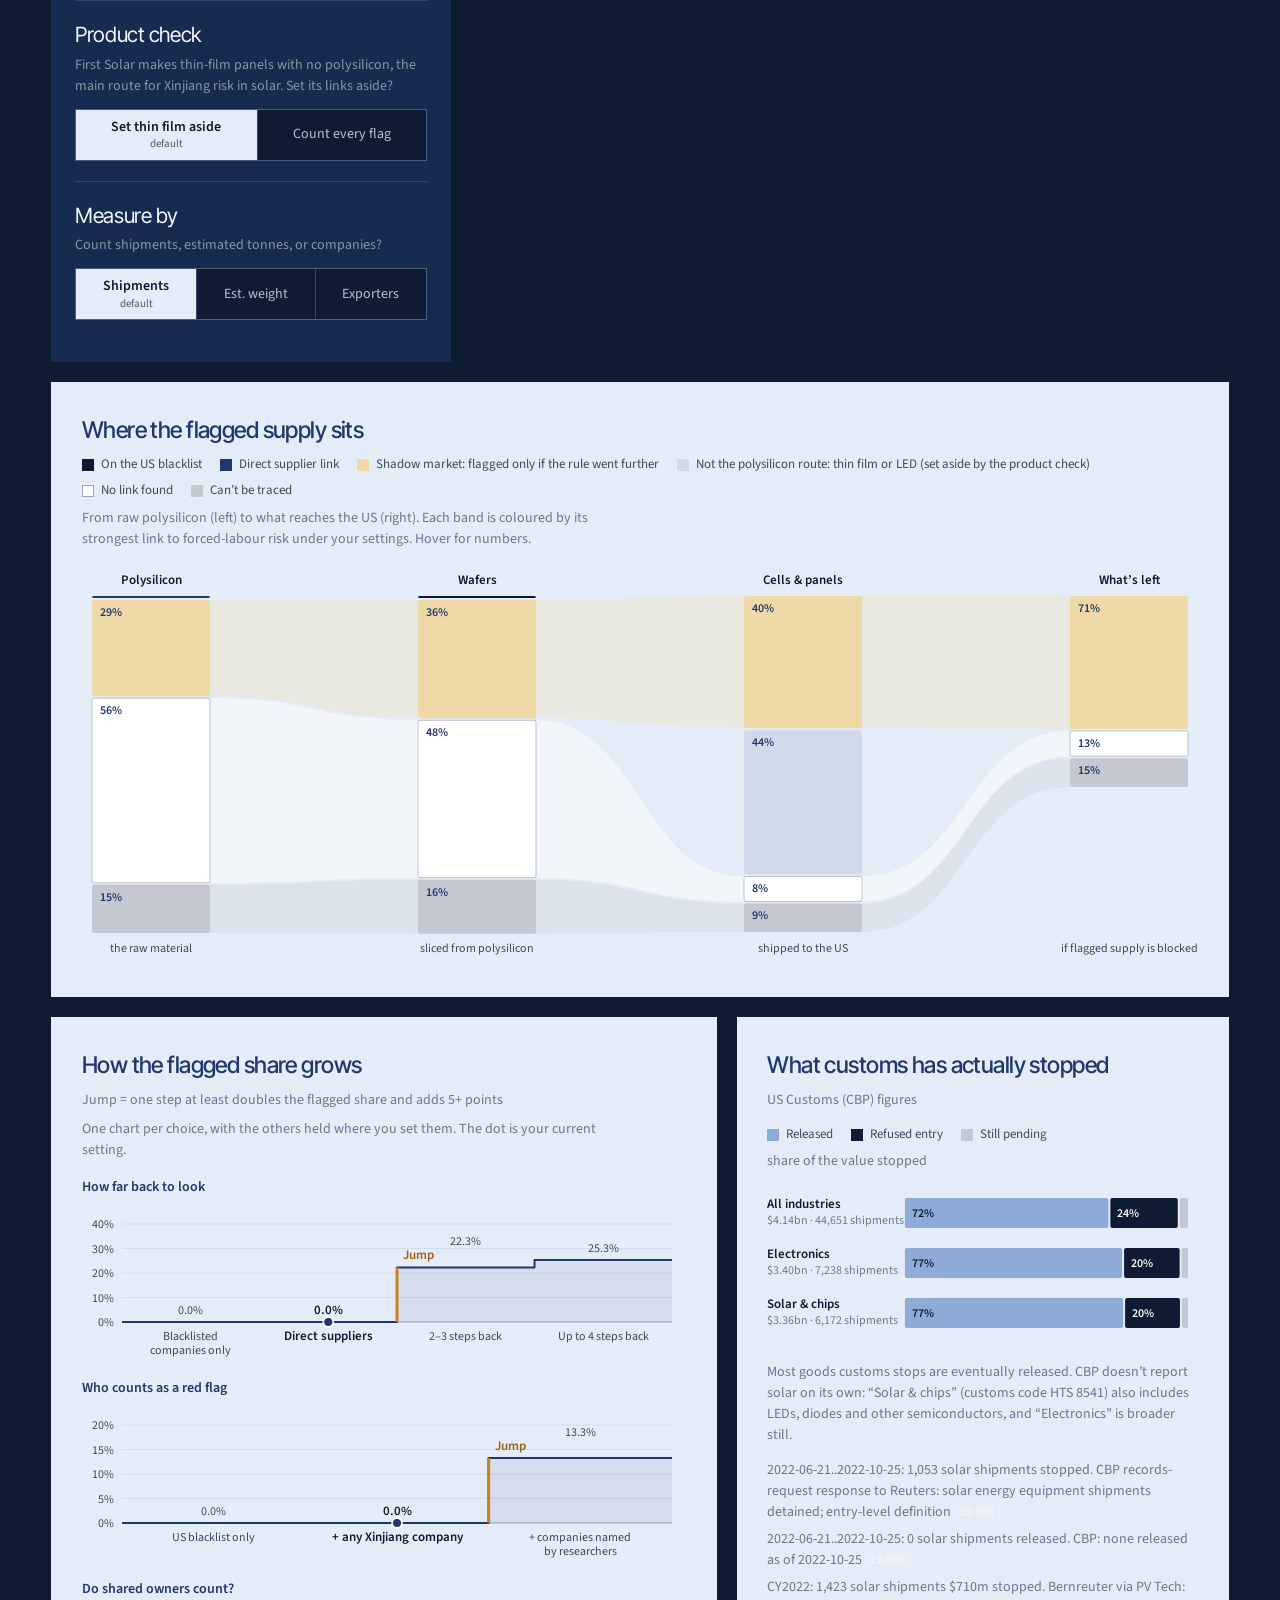
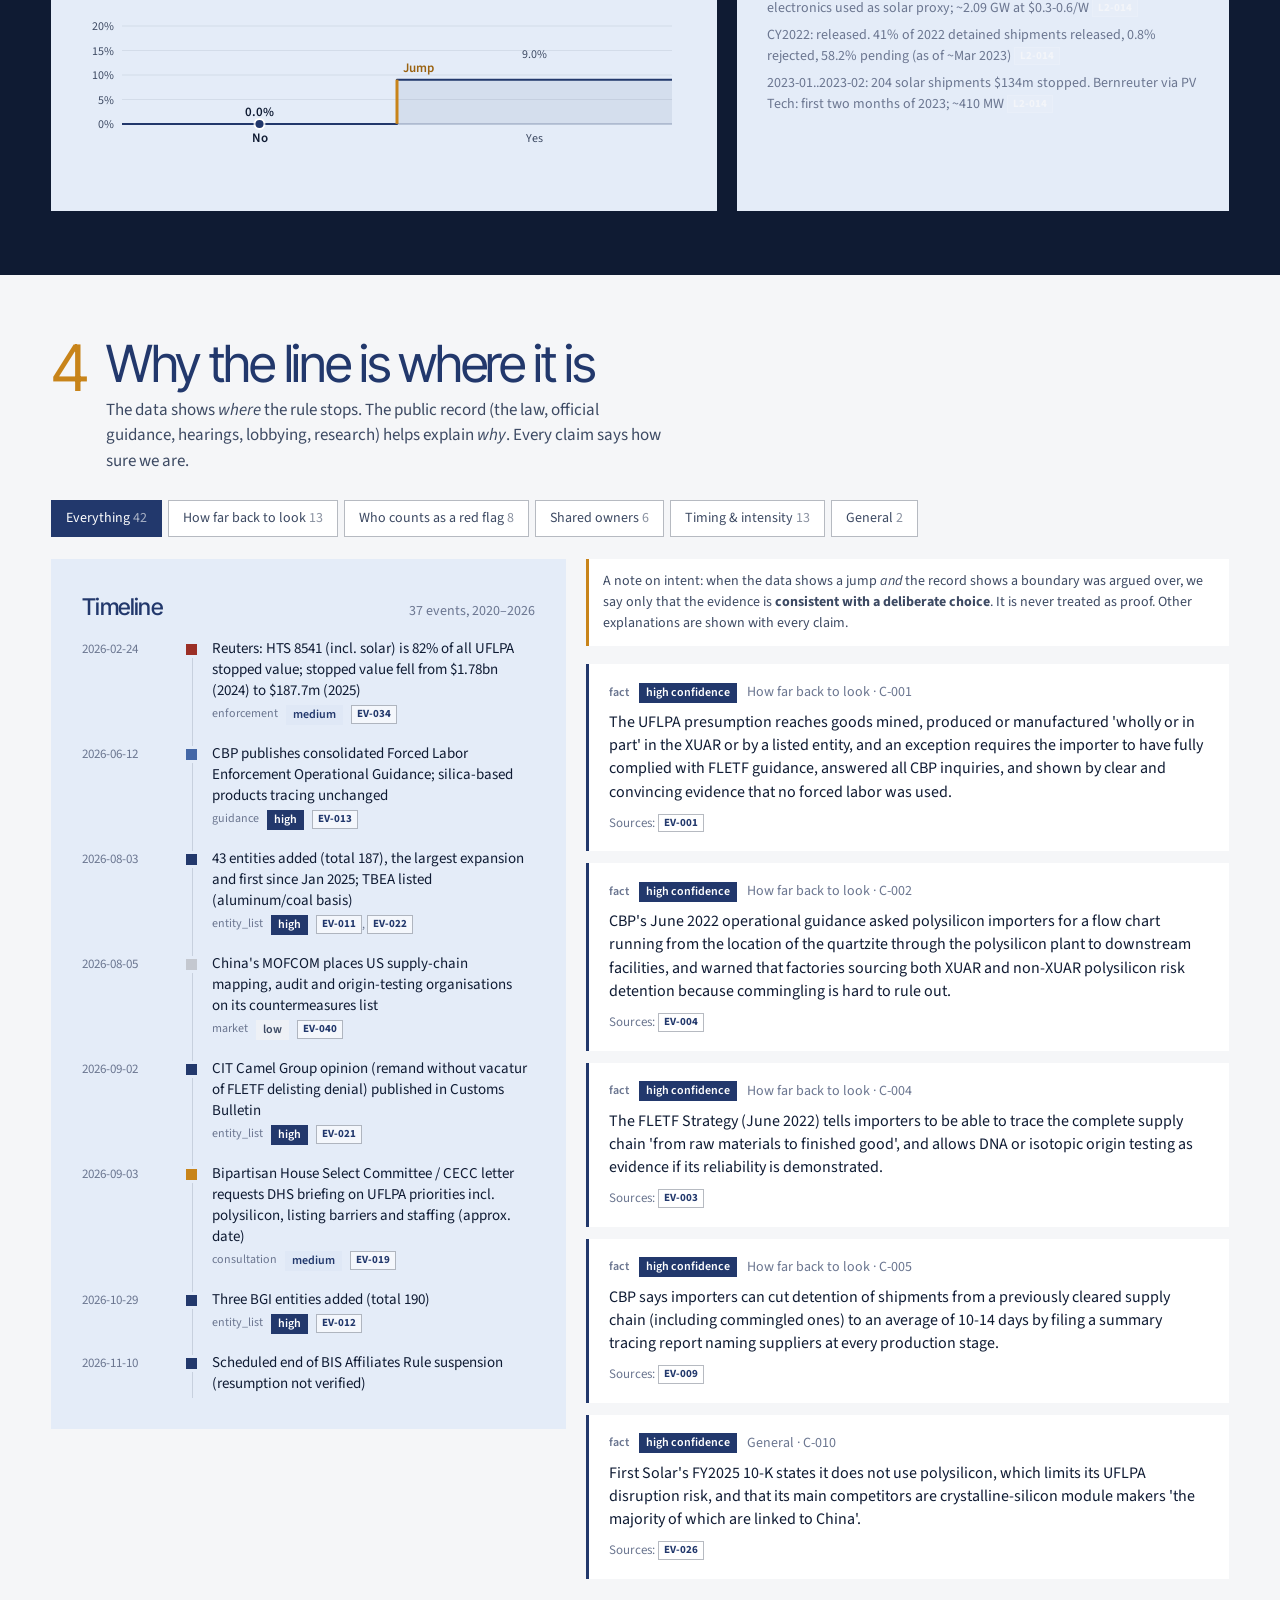
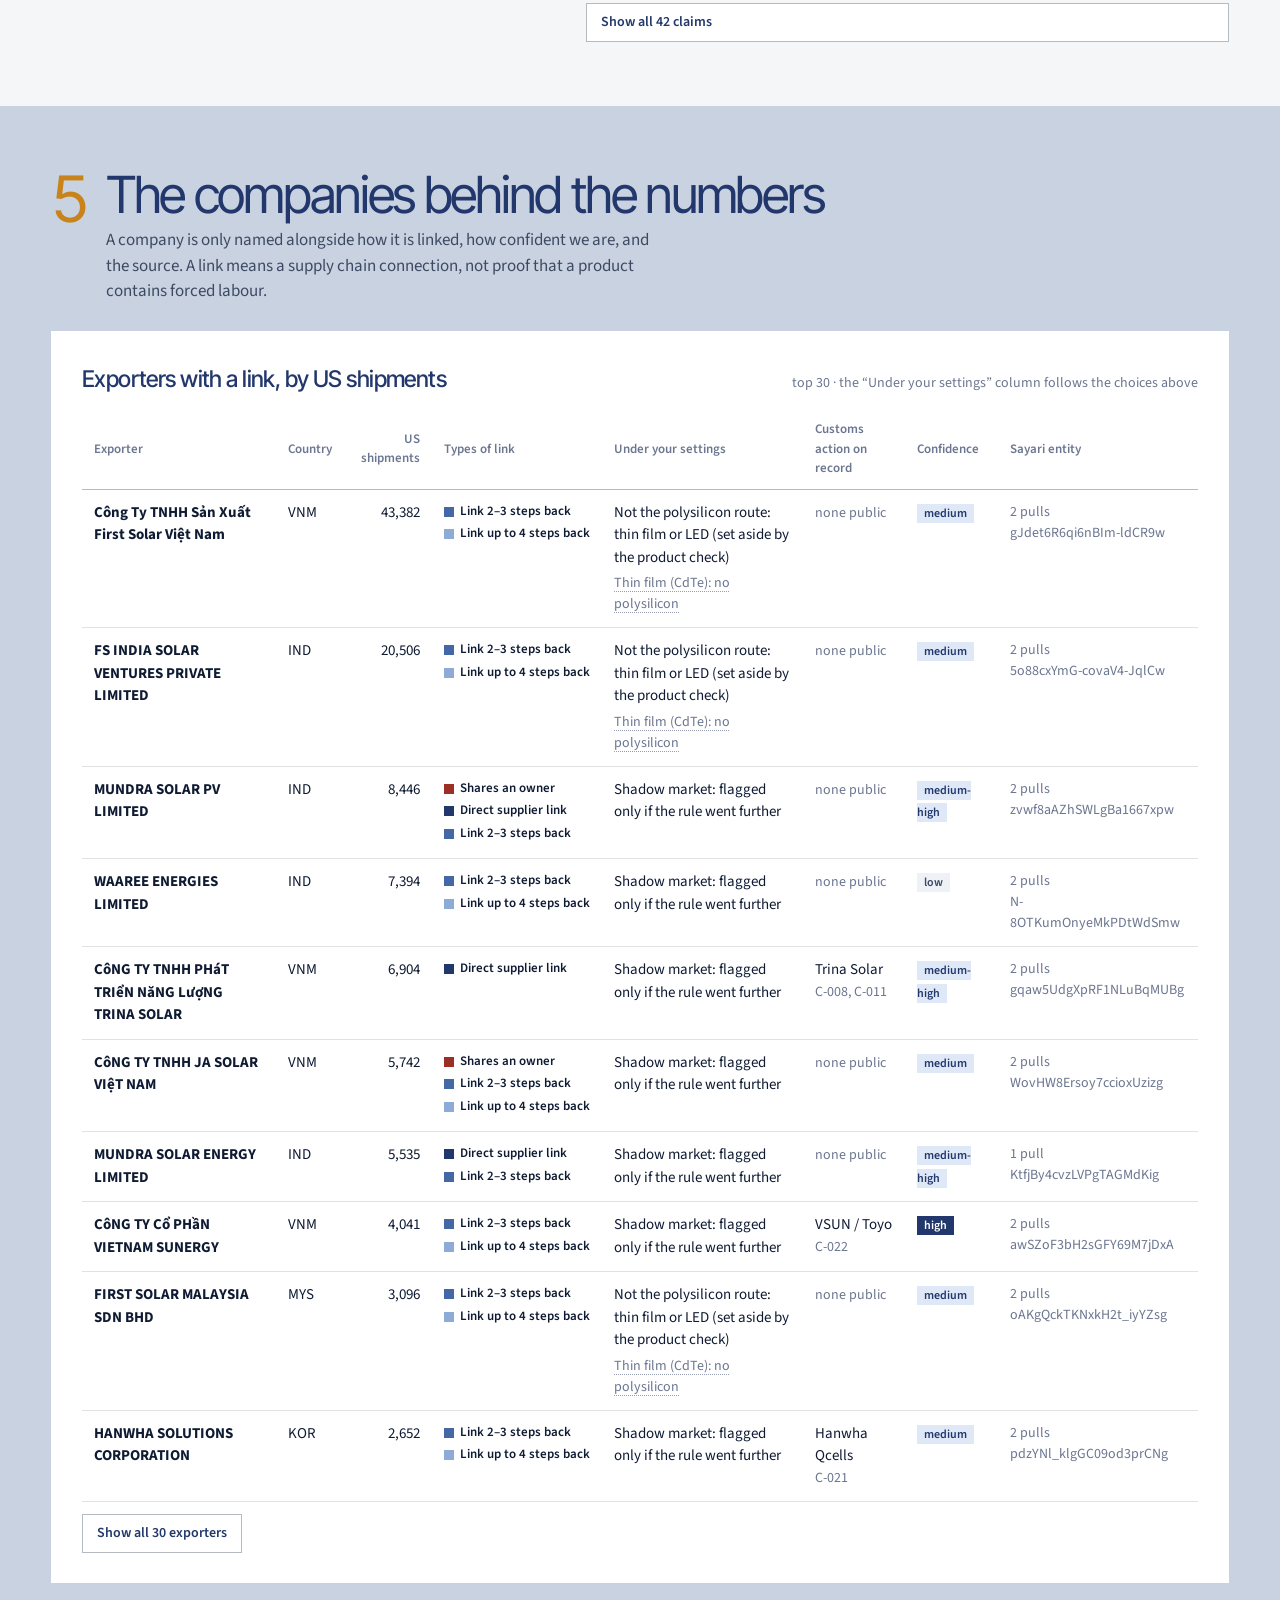
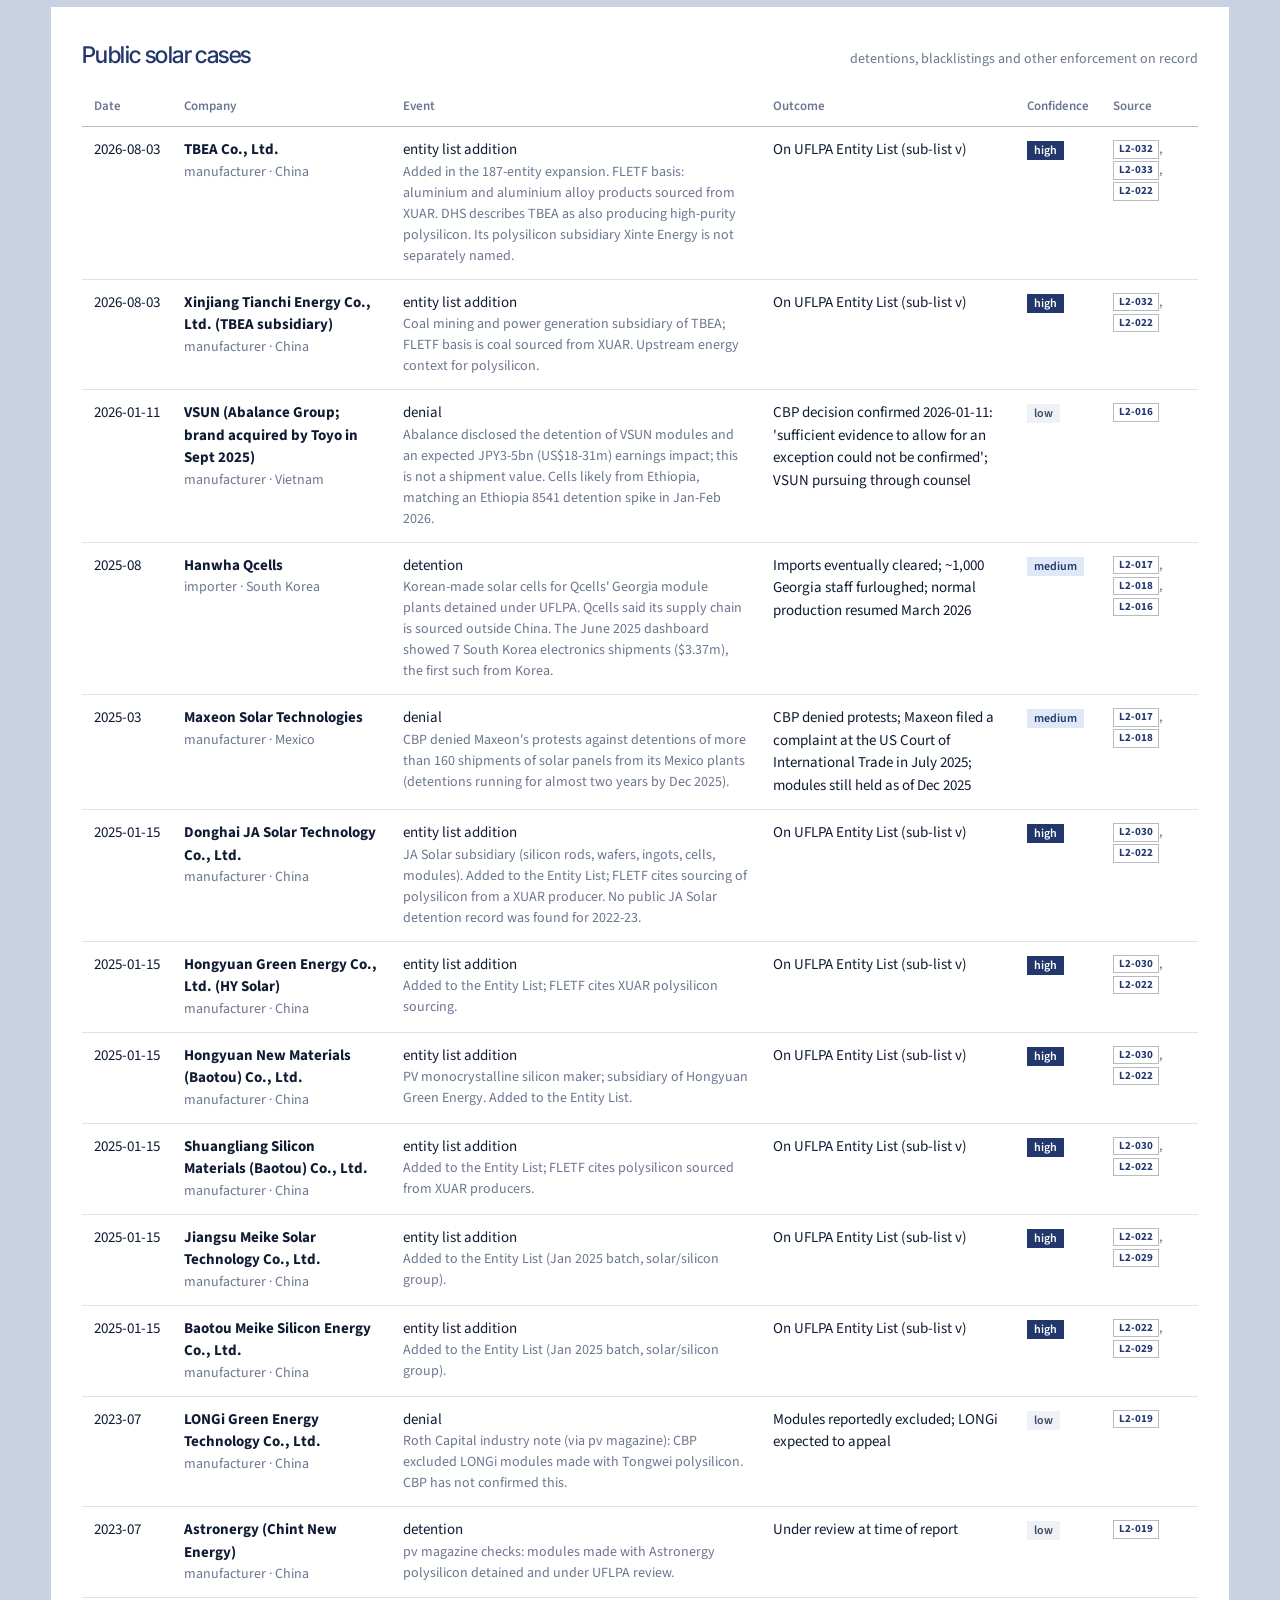
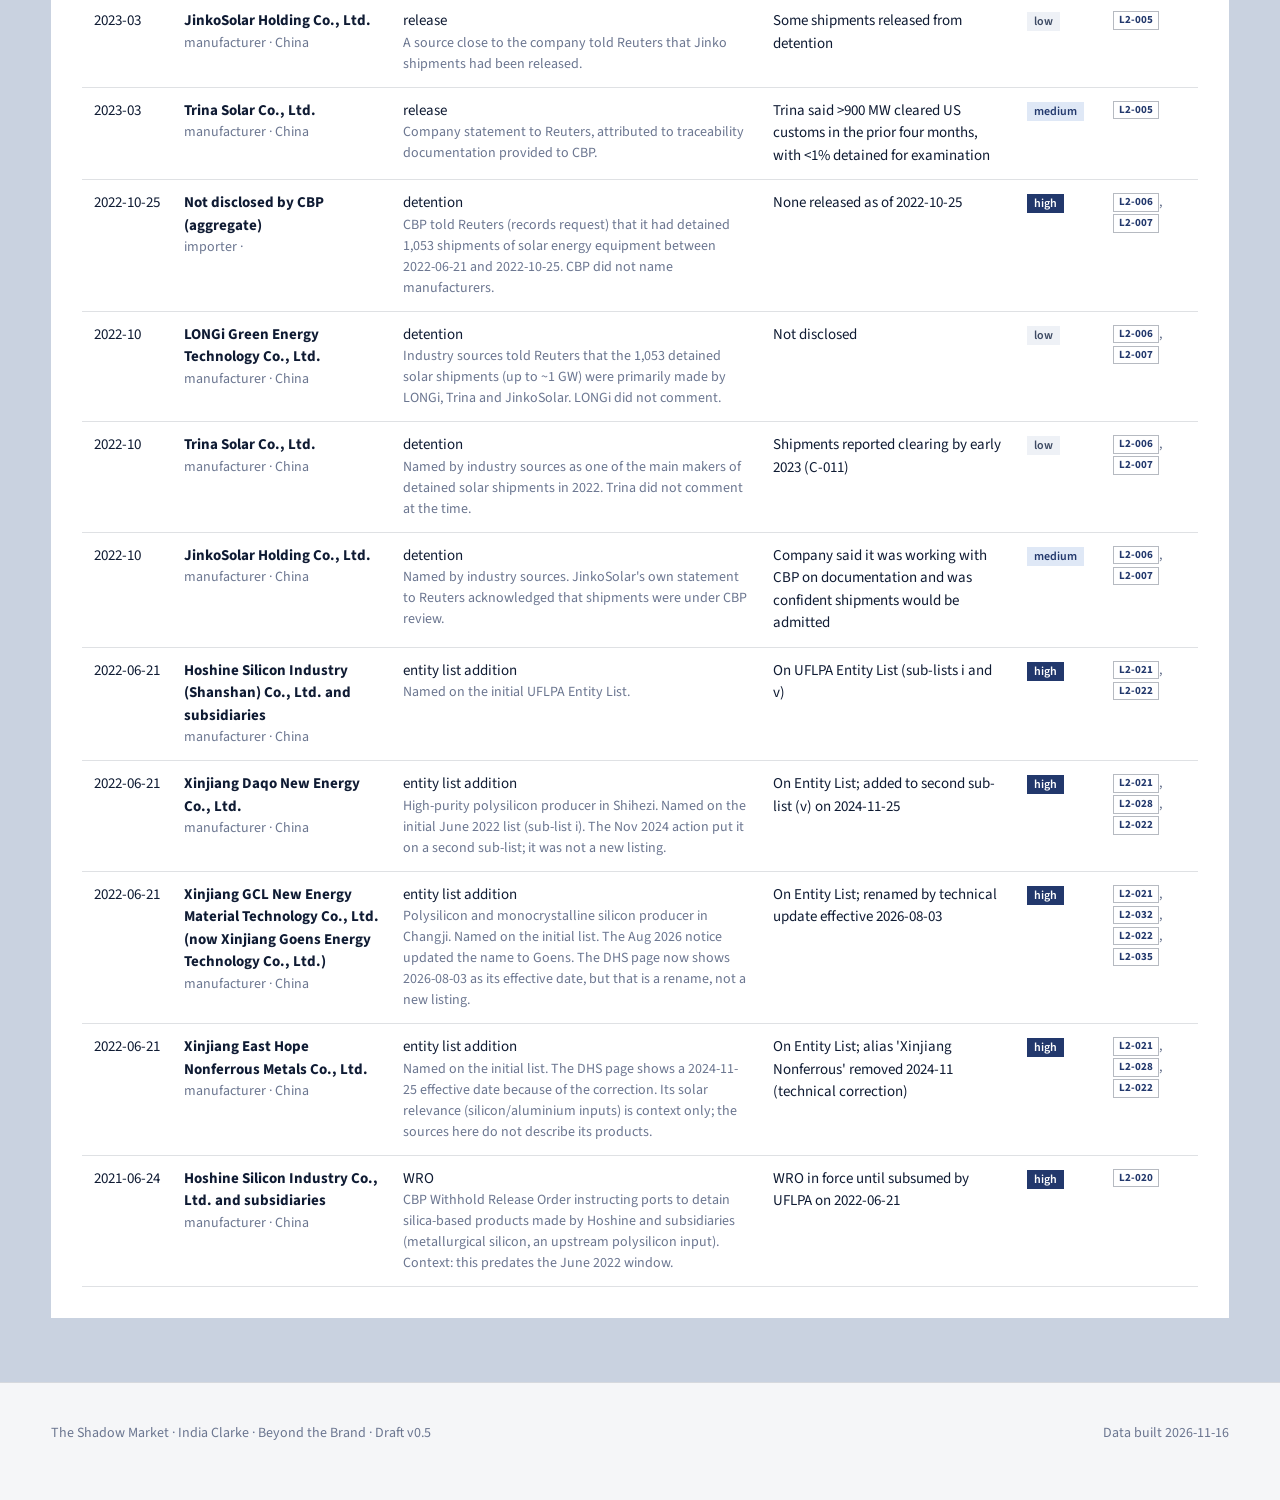
==== commit 522a5023: "Make Play it out the centrepiece: inline stage at the top of What if?, home band, scenario chips - F" ====
--- a/site/index.html
+++ b/site/index.html
@@ -32,7 +32,7 @@
 </nav>
 <nav class="subnav" id="subnav" aria-label="Test it" hidden>
   <div class="wrap">
-    <a href="#simulation" data-view="simulation"><b>What if?</b><span>forward: set the rule, see what happens</span></a>
+    <a href="#simulation" data-view="simulation"><b>What if? · Play it out</b><span>forward: watch a rule play out, month by month</span></a>
     <a href="#goal" data-view="goal"><b>What would it take?</b><span>set a goal, find the rules that reach it</span></a>
     <a href="#stress" data-view="stress"><b>What could break it?</b><span>reverse: start from a failure, find the causes</span></a>
     <div class="ckey" aria-label="Colour key"><span><i style="background:#8eaad6"></i>caught</span><span><i style="background:#c8841a"></i>shadow market</span><span><i style="background:#9b2f26"></i>lost or short</span><span><i style="background:#eef3fb;box-shadow:inset 0 0 0 1px #9aa6bb"></i>released</span><span><i style="background:#c9b6e4"></i>back in</span></div>
@@ -89,6 +89,17 @@
       <p class="coverage" id="coverage"></p>
     </div>
   </header>
+
+  <section class="pi-band" id="pi-band" aria-label="Play it out">
+    <div class="wrap">
+      <div class="pi-band-text">
+        <p class="kicker">Play it out</p>
+        <h2 class="display">What happens when customs looks further?</h2>
+        <p class="lede">Watch shipments reach the border, get stopped, held, released or kept out, and see whether America’s solar stock runs dry before new suppliers arrive.</p>
+      </div>
+      <div class="pi-band-cards" id="pi-band-cards"></div>
+    </div>
+  </section>
 
   <nav class="pr-steps gap-steps" id="gap-steps" aria-label="Sections on this page">
     <div class="wrap">
@@ -199,6 +210,17 @@
     </div>
   </header>
 
+  <section class="pi-sec" id="pi-sec" aria-label="Play it out">
+    <div class="wrap">
+      <div class="pi-head">
+        <div><p class="kicker">Play it out</p><h2 class="display">Watch the rule play out, month by month</h2></div>
+        <p class="lede">Every dot is a shipment heading for the US. Customs stops some of the ones the rule flags and holds them while it checks the paperwork: most are released, the rest are kept out, and some of those find another way in. Pick a scenario and watch what happens to America’s solar supply.</p>
+      </div>
+      <div class="pi-host" id="pi-host"></div>
+      <p class="pi-more">Change any setting below and it replays with your numbers · <a href="#sim-dash" id="pi-results">See the full results ↓</a></p>
+    </div>
+  </section>
+
   <section class="sim-body">
     <div class="wrap">
       <div class="sim-layout">
@@ -210,7 +232,7 @@
         <div class="sim-results">
           <div class="sim-dash" id="sim-dash">
             <div class="sim-actions">
-              <button type="button" class="act primary" id="act-play"><span aria-hidden="true">▶</span> Play it out</button>
+              <button type="button" class="act primary" id="act-play"><span aria-hidden="true">▶</span> Replay it above</button>
               <button type="button" class="act" id="act-pin">Compare: pin this as A</button>
               <button type="button" class="act" id="act-story">Walk me through it</button>
             </div>
@@ -585,6 +607,7 @@
     </section>
 
     <section class="th-run" id="th-run" hidden>
+      <div class="th-scen" id="th-scen"></div>
       <div class="th-main">
         <div class="th-stage" id="th-stage"></div>
         <div class="th-side">
--- a/site/styles.css
+++ b/site/styles.css
@@ -1220,7 +1220,7 @@
   .brief-foot { grid-template-columns: 1fr; }
 }
 
-.m-only, .rd-gap span.short { display: none; }
+.m-only, .nav .tabs a.m-only, .rd-gap span.short { display: none; }
 @media (max-width: 720px) {
   .brief-btn { display: none; }
   .nav .tabs a.m-only { display: block; color: var(--accent); }
@@ -1229,3 +1229,59 @@
 }
 .brief-grid > * { min-width: 0; }
 .brief-foot > * { min-width: 0; } #brief-cite { overflow-wrap: anywhere; }
+
+/* ================= Play it out as the centrepiece ================= */
+.pi-sec { padding: 26px 0 30px; background: linear-gradient(180deg, #0b1530 0%, var(--dark) 60%, #0b1530 100%); border-top: 1px solid var(--dark-line); }
+.pi-head { display: grid; grid-template-columns: 1fr 1.1fr; gap: 10px 32px; align-items: end; margin-bottom: 14px; }
+.pi-head .kicker { margin: 0 0 6px; }
+.pi-head .display { margin: 0; color: var(--on-dark); font-size: clamp(30px, 3.4vw, 46px); }
+.pi-head .lede { margin: 0; color: var(--on-dark-2); font-size: 16px; max-width: 62ch; }
+.pi-host .th-box { width: 100%; max-height: none; overflow: visible; animation: none; box-shadow: 0 30px 60px -36px rgba(0,0,0,0.9), 0 0 0 1px rgba(200,132,26,0.25); }
+.pi-host .th-x { display: none; }
+.pi-host .th-head h3 { font-size: clamp(24px, 2.4vw, 32px); }
+.pi-more { margin: 12px 0 0; font-size: 13.5px; color: var(--on-dark-3); text-align: center; }
+.pi-more a { color: #f0c27a; }
+.th-scen { display: grid; gap: 8px; margin: 0 0 12px; padding: 0 0 12px; border-bottom: 1px solid var(--dark-line); }
+.th-scen-chips { display: flex; flex-wrap: wrap; gap: 5px; align-items: center; }
+.th-scen-chips button { background: rgba(255,255,255,0.05); border: 1px solid var(--dark-line); color: var(--on-dark-2); font-size: 13.5px; padding: 7px 12px; cursor: pointer; transition: background .15s, border-color .15s; }
+.th-scen-chips button:hover { color: var(--on-dark); border-color: var(--accent); }
+.th-scen-chips button[aria-pressed="true"] { background: var(--accent); border-color: var(--accent); color: var(--dark); font-weight: 700; }
+.th-scen-chips .own { font-size: 12.5px; color: #f0c27a; padding-left: 6px; }
+.th-scen-line { margin: 0; display: flex; flex-wrap: wrap; gap: 4px 16px; font-size: 13px; color: var(--on-dark-3); align-items: center; }
+.th-scen-line > b { color: var(--on-dark-2); font-weight: 600; }
+.th-scen-line span { display: inline-flex; align-items: center; gap: 6px; }
+.th-scen-line span i { width: 9px; height: 9px; border-radius: 50%; }
+.th-scen-line span b { color: var(--on-dark); font-family: var(--display); font-weight: 400; font-size: 15px; }
+#pi-host.spot { outline-offset: 6px; }
+
+/* home: feature band */
+.pi-band { background: linear-gradient(90deg, #0b1530, #172a4f); color: var(--on-dark); padding: 34px 0; border-top: 1px solid var(--dark-line); }
+.pi-band .wrap { display: grid; grid-template-columns: 1fr 1.6fr; gap: 26px; align-items: center; }
+.pi-band .kicker { margin: 0 0 8px; }
+.pi-band .display { margin: 0 0 10px; color: var(--on-dark); font-size: clamp(28px, 3vw, 42px); }
+.pi-band .lede { margin: 0; color: var(--on-dark-2); font-size: 16px; }
+.pi-band-cards { display: grid; grid-template-columns: repeat(3, 1fr); gap: 10px; }
+.pi-card { text-align: left; display: flex; flex-direction: column; gap: 4px; padding: 16px 16px 14px; background: rgba(255,255,255,0.05); border: 1px solid var(--dark-line); color: var(--on-dark); cursor: pointer; transition: transform .2s, border-color .2s, background .2s; position: relative; overflow: hidden; }
+.pi-card::before { content: ""; position: absolute; left: 0; right: 0; top: 0; height: 3px; background: #8eaad6; }
+.pi-card.everything::before { background: var(--accent); }
+.pi-card.strict::before { background: #e2876f; }
+.pi-card:hover { transform: translateY(-3px); border-color: var(--accent); background: rgba(255,255,255,0.09); }
+.pi-card:focus-visible { outline: 2px solid var(--accent); outline-offset: 2px; }
+.pi-card .k { font-family: var(--display); font-size: 18px; letter-spacing: -0.015em; }
+.pi-card .b { font-size: 12.5px; color: var(--on-dark-3); line-height: 1.35; min-height: 34px; }
+.pi-card b { font-family: var(--display); font-weight: 400; font-size: 44px; letter-spacing: -0.045em; line-height: 1; margin-top: 8px; }
+.pi-card.strict b { color: #e2876f; }
+.pi-card .l { font-size: 12px; color: var(--on-dark-3); }
+.pi-card .go { margin-top: 10px; font-size: 13.5px; font-weight: 700; color: #f0c27a; }
+
+@media (max-width: 1080px) {
+  .pi-head { grid-template-columns: 1fr; }
+  .pi-band .wrap { grid-template-columns: 1fr; }
+}
+@media (max-width: 720px) {
+  .pi-sec { padding: 18px 0 20px; }
+  .pi-host .th-box { margin: 0 -16px; width: calc(100% + 32px); border-left: 0; border-right: 0; }
+  .pi-band-cards { grid-template-columns: 1fr; }
+  .pi-card b { font-size: 36px; }
+  .th-scen-chips button { font-size: 12.5px; padding: 6px 9px; }
+}
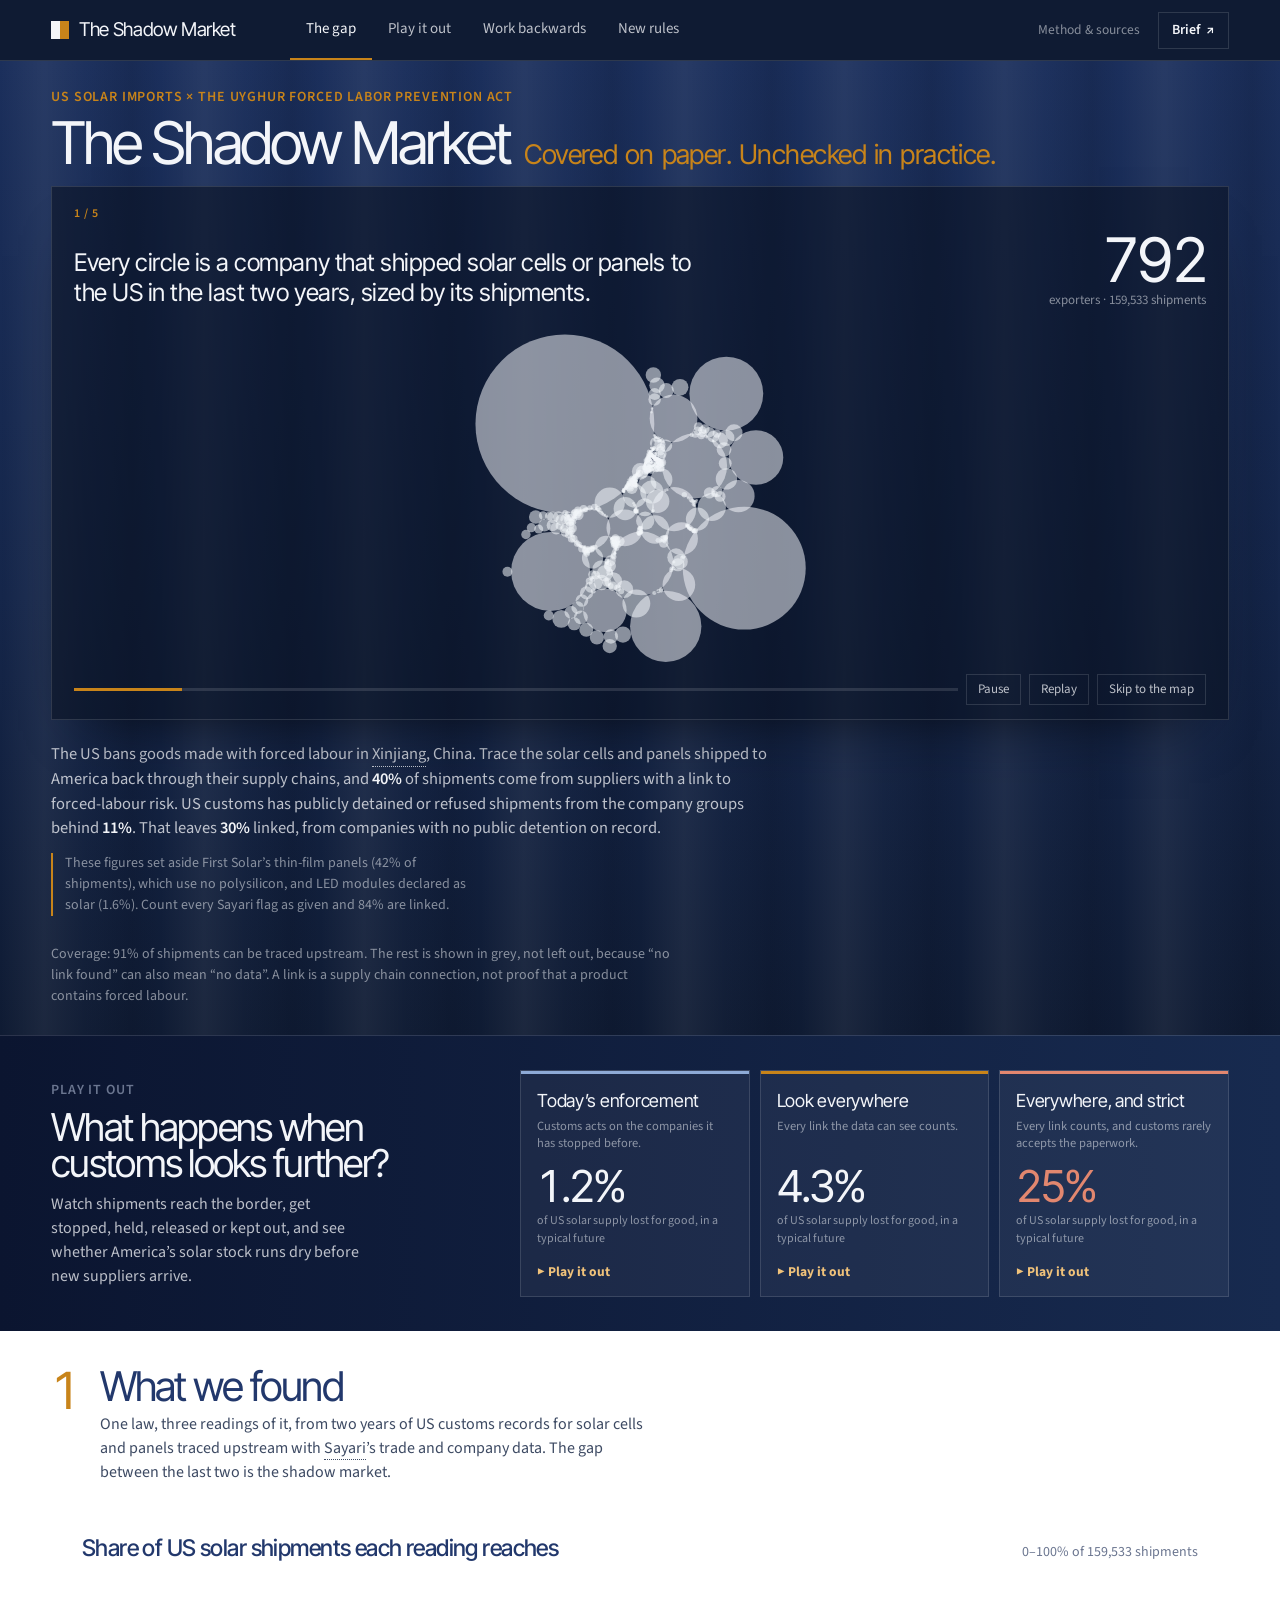
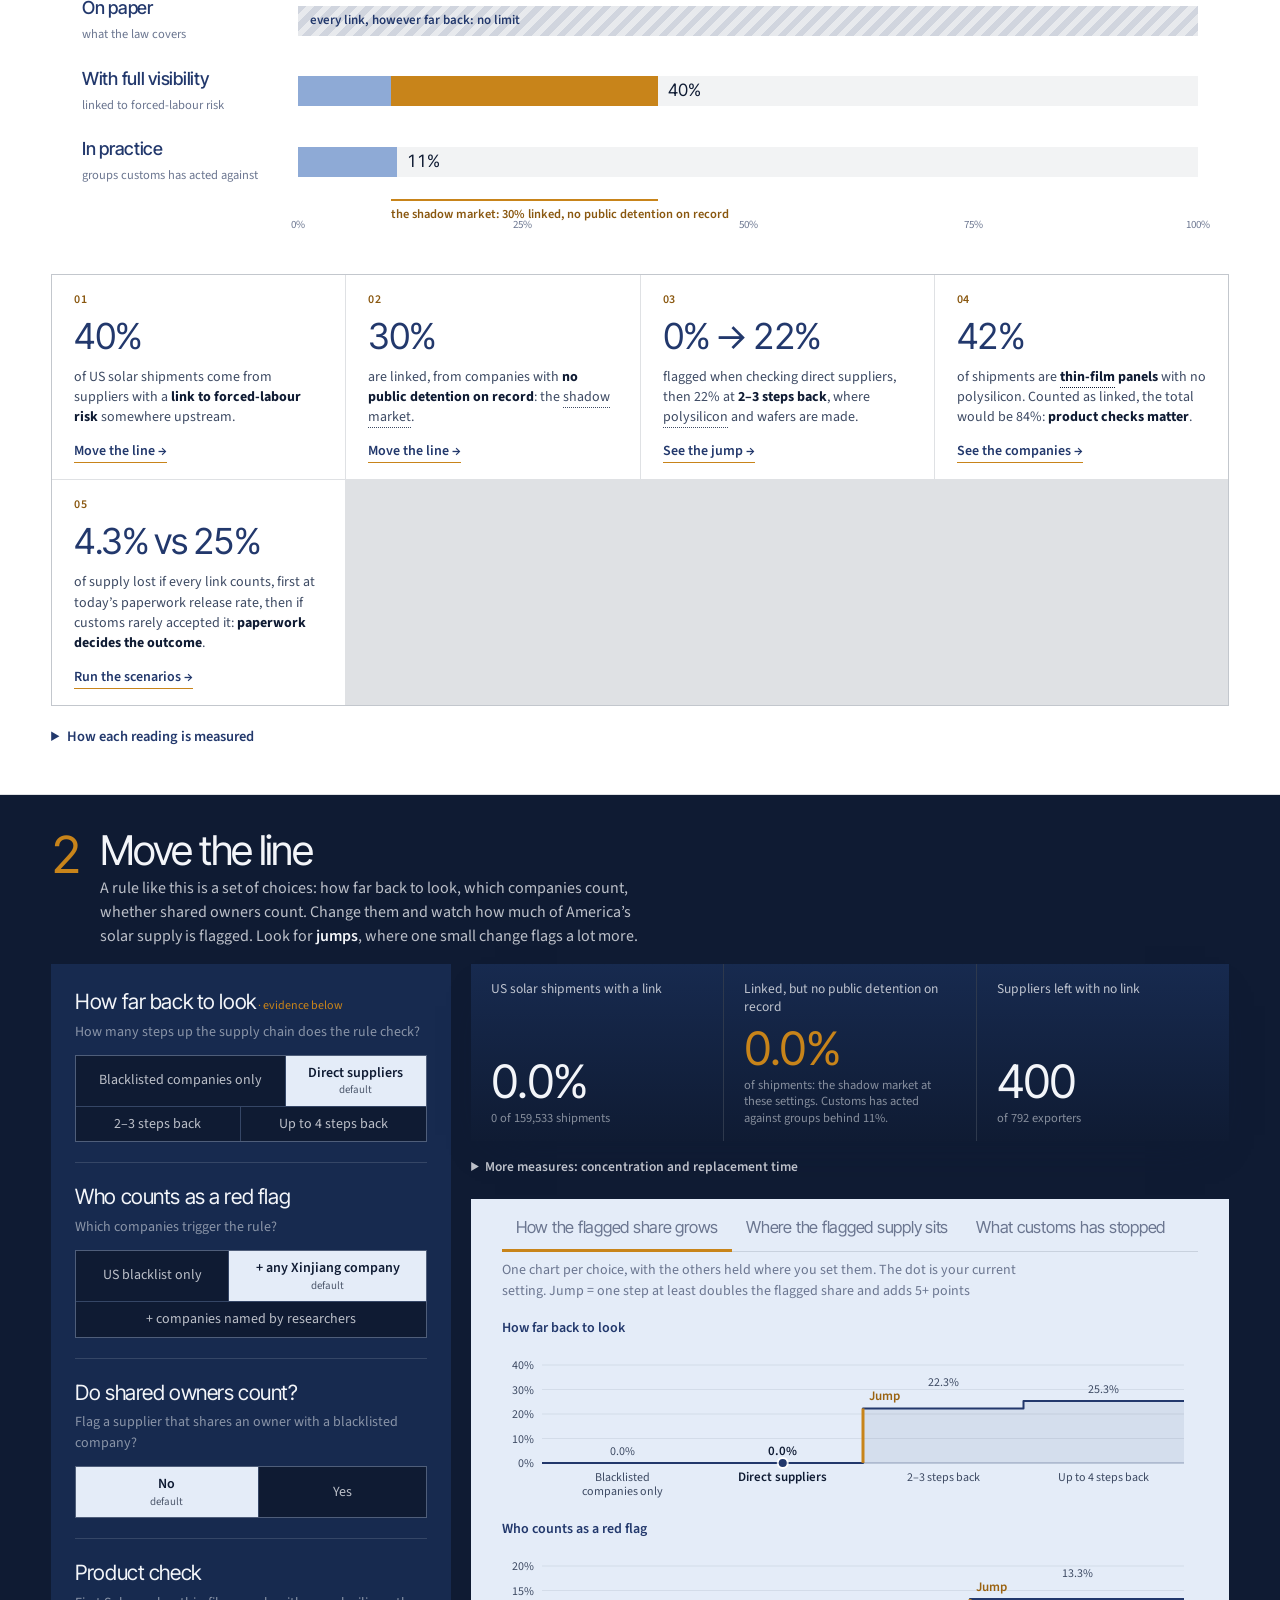
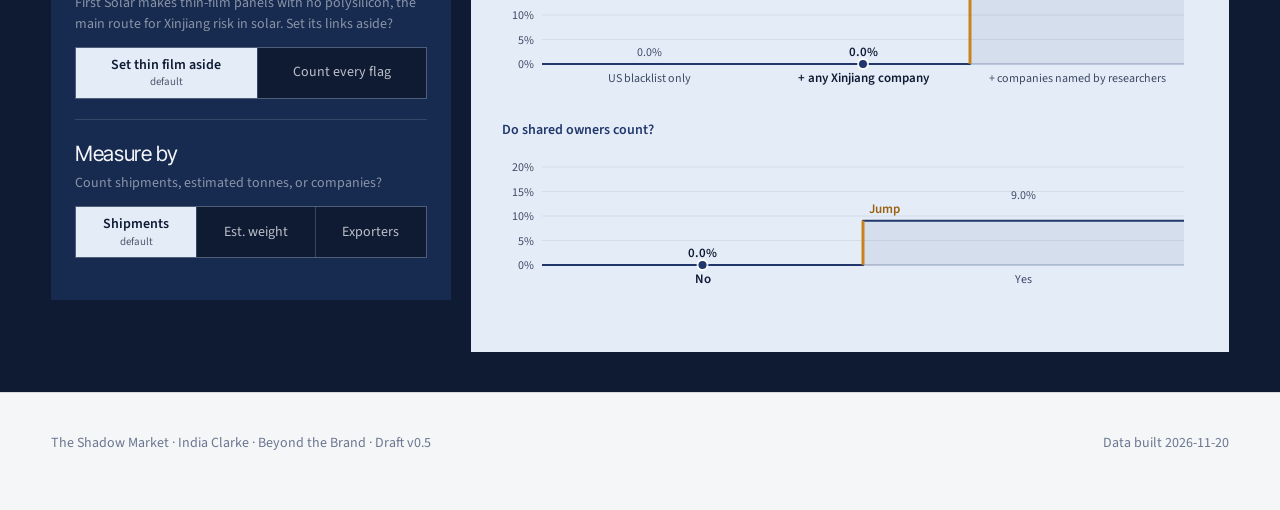
==== commit 51f632c3: "Focus pass: four tabs, one visual per screen; every source listed on the Method page - Navigation: T" ====
--- a/site/index.html
+++ b/site/index.html
@@ -20,22 +20,14 @@
     <a class="brand" href="#explorer"><span class="mark" aria-hidden="true"></span>The Shadow Market</a>
     <button type="button" class="menu-btn" id="menu-btn" aria-expanded="false" aria-controls="tabs"><span aria-hidden="true"></span>Menu</button>
     <div class="tabs" id="tabs" role="tablist">
-      <a href="#explorer" data-view="explorer" data-group="explorer">The gap</a>
-      <a href="#simulation" data-view="simulation" data-group="test">Test it</a>
-      <a href="#proposed" data-view="proposed" data-group="proposed">New rules</a>
-      <a href="#method" data-view="method" data-group="method">Method &amp; limits</a>
+      <a href="#explorer" data-group="explorer">The gap</a>
+      <a href="#simulation" data-group="simulation">Play it out</a>
+      <a href="#stress" data-group="back">Work backwards</a>
+      <a href="#proposed" data-group="proposed">New rules</a>
+      <a href="#method" data-group="method" class="m-only">Method &amp; sources</a>
       <a href="#brief" data-group="brief" class="m-only">The one-screen brief</a>
     </div>
-    <a class="brief-btn" href="#brief" data-group="brief">Brief <span aria-hidden="true">↗</span></a>
-    <span class="snap" id="snap"></span>
-  </div>
-</nav>
-<nav class="subnav" id="subnav" aria-label="Test it" hidden>
-  <div class="wrap">
-    <a href="#simulation" data-view="simulation"><b>What if? · Play it out</b><span>forward: watch a rule play out, month by month</span></a>
-    <a href="#goal" data-view="goal"><b>What would it take?</b><span>set a goal, find the rules that reach it</span></a>
-    <a href="#stress" data-view="stress"><b>What could break it?</b><span>reverse: start from a failure, find the causes</span></a>
-    <div class="ckey" aria-label="Colour key"><span><i style="background:#8eaad6"></i>caught</span><span><i style="background:#c8841a"></i>shadow market</span><span><i style="background:#9b2f26"></i>lost or short</span><span><i style="background:#eef3fb;box-shadow:inset 0 0 0 1px #9aa6bb"></i>released</span><span><i style="background:#c9b6e4"></i>back in</span></div>
+    <div class="nav-side"><a class="side-link" href="#method" data-group="method">Method &amp; sources</a><a class="brief-btn" href="#brief" data-group="brief">Brief <span aria-hidden="true">↗</span></a></div>
   </div>
 </nav>
 
@@ -78,14 +70,8 @@
           <p class="lede" id="hero-lede"></p>
           <p class="hero-check" id="hero-check"></p>
         </div>
-        <div class="hero-stats" id="hero-stats"></div>
-      </div>
-      <ol class="steps four">
-        <li><a href="#layers"><span class="n">01</span><b>See the gap</b><span>The rule on paper, in practice, and with full visibility of the supply chain.</span></a></li>
-        <li><a href="#simulation"><span class="n">02</span><b>Test the fallout</b><span>Simulate what tougher enforcement would do to America’s solar supply.</span></a></li>
-        <li><a href="#goal"><span class="n">03</span><b>What would it take?</b><span>Set a goal and find the rules that reach it without a shortage.</span></a></li>
-        <li><a href="#proposed"><span class="n">04</span><b>Test a new rule</b><span>Run a reported rule on AI data-centre optics before it exists.</span></a></li>
-      </ol>
+      </div>
+
       <p class="coverage" id="coverage"></p>
     </div>
   </header>
@@ -101,123 +87,60 @@
     </div>
   </section>
 
-  <nav class="pr-steps gap-steps" id="gap-steps" aria-label="Sections on this page">
-    <div class="wrap">
-      <a href="#findings" data-s="findings"><span>1</span>What we found</a>
-      <a href="#layers" data-s="layers"><span>2</span>Three readings</a>
-      <a href="#dials-section" data-s="dials-section"><span>3</span>Move the line</a>
-      <a href="#why" data-s="why"><span>4</span>Why it’s there</a>
-      <a href="#companies" data-s="companies"><span>5</span>The companies</a>
-    </div>
-  </nav>
 
   <!-- findings -->
   <section id="findings" class="findings pr-sec">
     <div class="wrap">
-      <div class="pr-sec-head"><p class="pr-num">1</p><div><h2 class="display">What we found</h2><p class="lede">Five findings from two years of US customs records for solar cells and panels, traced upstream with Sayari’s trade and company data. Each links to the part of the tool that shows it.</p></div></div>
+      <div class="pr-sec-head"><p class="pr-num">1</p><div><h2 class="display">What we found</h2><p class="lede">One law, three readings of it, from two years of US customs records for solar cells and panels traced upstream with Sayari’s trade and company data. The gap between the last two is the shadow market.</p></div></div>
+      <div class="panel readings" id="readings"></div>
       <ol class="find-list" id="find-list"></ol>
-    </div>
-  </section>
-
-  <!-- three layers -->
-  <section id="layers" class="pr-sec">
-    <div class="wrap">
-      <div class="pr-sec-head"><p class="pr-num">2</p><div><h2 class="display">One rule, three readings</h2><p class="lede">What the law says, what customs actually acts on, and what the law would catch if every step of the supply chain were visible. The gap between the last two is the shadow market.</p></div></div>
-      <div class="panel readings" id="readings"></div>
+      <details class="layers-more"><summary>How each reading is measured</summary>
       <div class="layers">
         <article class="panel layer" id="layer1"></article>
         <article class="panel layer" id="layer2"></article>
         <article class="panel layer accent" id="layer3"></article>
       </div>
+      </details>
     </div>
   </section>
 
   <!-- explorer -->
   <section class="dark pr-sec" id="dials-section">
     <div class="wrap">
-      <div class="pr-sec-head"><p class="pr-num">3</p><div><h2 class="display">Move the line</h2><p class="lede">A rule like this is a set of choices: how far back to look, which companies count, whether shared owners count. Change them and watch how much of America’s solar supply is flagged. Look for <b>jumps</b>, where one small change flags a lot more.</p></div></div>
+      <div class="pr-sec-head"><p class="pr-num">2</p><div><h2 class="display">Move the line</h2><p class="lede">A rule like this is a set of choices: how far back to look, which companies count, whether shared owners count. Change them and watch how much of America’s solar supply is flagged. Look for <b>jumps</b>, where one small change flags a lot more.</p></div></div>
       <div class="explorer-grid">
         <div class="controls" id="dials"></div>
         <div>
           <div class="readout instrument" id="readout"></div>
           <details class="more-measures"><summary>More measures: concentration and replacement time</summary><div class="readout instrument" id="readout-more"></div></details>
-        </div>
-      </div>
-      <div class="charts">
-        <div class="panel" id="flow-panel">
-          <div class="panel-title"><h4>Where the flagged supply sits</h4><div class="legend" id="flow-legend"></div></div>
-          <p class="small panel-sub">From raw polysilicon (left) to what reaches the US (right). Each band is coloured by its strongest link to forced-labour risk under your settings. Hover for numbers.</p>
-          <div id="flow"></div>
-        </div>
-        <div class="chart-row">
-          <div class="panel" id="curve-panel">
-            <div class="panel-title"><h4>How the flagged share grows</h4><span class="small" id="curve-note"></span></div>
-            <p class="small panel-sub">One chart per choice, with the others held where you set them. The dot is your current setting.</p>
-            <div id="curves"></div>
-          </div>
-          <div class="panel" id="enf-panel">
-            <div class="panel-title"><h4>What customs has actually stopped</h4><span class="small">US Customs (CBP) figures</span></div>
-            <div id="enf"></div>
-          </div>
-        </div>
-      </div>
-    </div>
-  </section>
-
-  <!-- why the line is here -->
-  <section id="why" class="pr-sec">
-    <div class="wrap">
-      <div class="pr-sec-head"><p class="pr-num">4</p><div><h2 class="display">Why the line is where it is</h2><p class="lede">The data shows <em>where</em> the rule stops. The public record (the law, official guidance, hearings, lobbying, research) helps explain <em>why</em>. Every claim says how sure we are.</p></div></div>
-      <div class="chips" id="dial-chips" role="group" aria-label="Filter evidence by choice"></div>
-      <div class="why-grid">
-        <div class="panel flat">
-          <div class="panel-title"><h4>Timeline</h4><span class="small" id="tl-count"></span></div>
-          <ol class="timeline" id="timeline"></ol>
-        </div>
-        <div>
-          <p class="intent-note">A note on intent: when the data shows a jump <i>and</i> the record shows a boundary was argued over, we say only that the evidence is <b>consistent with a deliberate choice</b>. It is never treated as proof. Other explanations are shown with every claim.</p>
-          <div class="claims" id="claims"></div>
-        </div>
-      </div>
-    </div>
-  </section>
-
-  <!-- companies -->
-  <section class="mist pr-sec" id="companies">
-    <div class="wrap">
-      <div class="pr-sec-head"><p class="pr-num">5</p><div><h2 class="display">The companies behind the numbers</h2><p class="lede">A company is only named alongside how it is linked, how confident we are, and the source. A link means a supply chain connection, not proof that a product contains forced labour.</p></div></div>
-      <div class="panel" id="company-exposure"></div>
-      <div class="panel" style="margin-top:24px" id="company-cases"></div>
-    </div>
-  </section>
+          <div class="tabset panel" data-tabset="gapcharts">
+        <div class="tabs-row" role="tablist">
+          <button type="button" role="tab" data-t="curves" aria-selected="true">How the flagged share grows</button>
+          <button type="button" role="tab" data-t="flow" aria-selected="false">Where the flagged supply sits</button>
+          <button type="button" role="tab" data-t="enf" aria-selected="false">What customs has stopped</button>
+        </div>
+        <div class="panes">
+          <div class="pane on" data-p="curves" id="curve-panel"><p class="small panel-sub">One chart per choice, with the others held where you set them. The dot is your current setting. <span id="curve-note"></span></p><div id="curves"></div></div>
+          <div class="pane" data-p="flow" id="flow-panel"><p class="small panel-sub">From raw polysilicon (left) to what reaches the US (right), each band coloured by its strongest link under your settings.</p><div class="legend" id="flow-legend"></div><div id="flow"></div></div>
+          <div class="pane" data-p="enf" id="enf-panel"><p class="small panel-sub">US Customs (CBP) figures for shipments stopped under the law.</p><div id="enf"></div></div>
+        </div>
+      </div>
+
+        </div>
+      </div>
+    </div>
+  </section>
+
 </main>
 
 <!-- ============================================================ SIMULATION -->
 <main class="view" id="view-simulation">
-  <header class="hero sim-hero compact">
-    <div class="wrap">
-      <p class="kicker">Simulation · 10,000 possible futures</p>
-      <h1 class="sim-h1">What if customs <span class="soft">looked further?</span></h1>
-      <p class="lede">How much solar supply would America lose if customs blocked shipments linked to forced labour further up the supply chain? Nobody knows the inputs exactly, so each scenario is played out 10,000 times with slightly different assumptions. Change a setting and the results update straight away.</p>
-      <p class="hero-acts"><button type="button" class="btn accent" id="hero-story">▶ Walk me through it <span>2 minutes</span></button></p>
-      <ol class="chain row" aria-label="How the simulation works">
-        <li><b>1</b><span>The rule <em>flags</em> suppliers with a link to forced-labour risk</span></li>
-        <li><b>2</b><span>Customs <em>stops</em> some of their shipments</span></li>
-        <li><b>3</b><span>Some are <em>released</em> once importers show paperwork</span></li>
-        <li><b>4</b><span>Some blocked supply <em>gets back in</em> another way</span></li>
-        <li class="eq"><b>=</b><span>Supply <em>lost</em>. Can stock and new suppliers cover it?</span></li>
-      </ol>
-    </div>
-  </header>
 
   <section class="pi-sec" id="pi-sec" aria-label="Play it out">
     <div class="wrap">
-      <div class="pi-head">
-        <div><p class="kicker">Play it out</p><h2 class="display">Watch the rule play out, month by month</h2></div>
-        <p class="lede">Every dot is a shipment heading for the US. Customs stops some of the ones the rule flags and holds them while it checks the paperwork: most are released, the rest are kept out, and some of those find another way in. Pick a scenario and watch what happens to America’s solar supply.</p>
-      </div>
+      <p class="pi-intro"><b>Every dot is a shipment heading for the US.</b> Watch customs stop, hold, release or keep out the ones the rule flags. <button type="button" class="linkbtn" id="hero-story">Walk me through it (2 min)</button></p>
       <div class="pi-host" id="pi-host"></div>
-      <p class="pi-more">Change any setting below and it replays with your numbers · <a href="#sim-dash" id="pi-results">See the full results ↓</a></p>
+      <p class="pi-more"><a href="#sim-dash" id="pi-results">Change the settings and see the full results ↓</a></p>
     </div>
   </section>
 
@@ -259,14 +182,17 @@
               </div>
             </div>
           </div>
-          <article class="analysis" id="sim-analysis" aria-live="polite"></article>
-          <div class="panel">
-            <div class="panel-title"><h4>The same scenario at every reach</h4><span class="small">typical loss · line = 9 in 10 futures · click a bar to switch</span></div>
-            <div id="sim-reach"></div>
-          </div>
-          <div class="panel">
-            <div class="panel-title"><h4>What matters most</h4><span class="small">how far the typical loss moves if we’re wrong about each input</span></div>
-            <div id="sim-tornado"></div>
+          <div class="tabset panel" data-tabset="simmore" id="sim-more">
+            <div class="tabs-row" role="tablist">
+              <button type="button" role="tab" data-t="mean" aria-selected="true">What this means</button>
+              <button type="button" role="tab" data-t="reach" aria-selected="false">The same scenario at every reach</button>
+              <button type="button" role="tab" data-t="sens" aria-selected="false">What matters most</button>
+            </div>
+            <div class="panes">
+              <div class="pane on" data-p="mean"><article class="analysis flat" id="sim-analysis" aria-live="polite"></article></div>
+              <div class="pane" data-p="reach"><p class="small panel-sub">Typical loss at each reach · line = 9 in 10 futures · click a bar to switch.</p><div id="sim-reach"></div></div>
+              <div class="pane" data-p="sens" id="sim-sens-pane"><p class="small panel-sub">How far the typical loss moves if we’re wrong about each input.</p><div id="sim-tornado"></div></div>
+            </div>
           </div>
         </div>
       </div>
@@ -292,11 +218,10 @@
 
 <!-- ============================================================ WHAT WOULD IT TAKE -->
 <main class="view" id="view-goal">
-  <header class="hero sim-hero compact">
-    <div class="wrap">
-      <p class="kicker">Goal finder · works backwards from the outcome you want</p>
-      <h1 class="sim-h1">What would it take <span class="soft">to keep it out?</span></h1>
-      <p class="lede">Set a goal for how much forced-labour-linked solar supply to keep out of the US, and how much risk of a shortage you’ll accept. The tool tries every combination of the settings a government controls and keeps the ones that meet the goal. Everything it can’t control stays at our estimates.</p>
+  <header class="wb-head">
+    <div class="wrap">
+      <div class="wb-switch" role="tablist" aria-label="Work backwards"><a href="#stress"><b>What could break it?</b><span>start from a failure, find its likely causes</span></a><a href="#goal" aria-current="page"><b>What would it take?</b><span>set a goal, find the rules that reach it</span></a></div>
+      <p class="wb-intro">Set a goal for how much forced-labour-linked solar supply to keep out and how much shortage risk you’ll accept. The tool tries every combination of the settings a government controls and keeps the ones that work.</p>
     </div>
   </header>
   <section class="sim-body">
@@ -325,14 +250,10 @@
 
 <!-- ============================================================ WHAT COULD BREAK IT (reverse stress test) -->
 <main class="view" id="view-stress">
-  <header class="hero sim-hero compact">
-    <div class="wrap">
-      <p class="kicker">Reverse stress test · start from the failure</p>
-      <h1 class="sim-h1">What could break it? <span class="soft">Work back from the outcome.</span></h1>
-      <div class="rs-fr">
-        <div class="rs-dir"><p class="k">Forward · the What if? page</p><p class="q">“What happens if customs does this?”</p><div class="rs-flow"><span>Settings you choose</span><i>→</i><span>The model</span><i>→</i><span>Outcome</span></div><p class="rs-use">Useful for testing a rule you have in mind.</p></div>
-        <div class="rs-dir rev"><p class="k">Reverse · this page</p><p class="q">“What would have to be true for this to go wrong?”</p><div class="rs-flow"><span>The likely causes</span><i>←</i><span>The model</span><i>←</i><span>A failure you can’t accept</span></div><p class="rs-use">Useful for finding the combinations nobody thought to test, and what to watch for.</p></div>
-      </div>
+  <header class="wb-head">
+    <div class="wrap">
+      <div class="wb-switch" role="tablist" aria-label="Work backwards"><a href="#stress" aria-current="page"><b>What could break it?</b><span>start from a failure, find its likely causes</span></a><a href="#goal"><b>What would it take?</b><span>set a goal, find the rules that reach it</span></a></div>
+      <p class="wb-intro"><b>Forward</b> (Play it out): choose the settings, see the outcome. <b>Backwards</b> (here): choose an outcome you can’t accept and ask what would have to be true for it to happen.</p>
     </div>
   </header>
   <section class="sim-body">
@@ -343,18 +264,10 @@
           <div class="rs-question" id="rs-question"></div>
           <div class="readout instrument" id="rs-readout" aria-live="polite"></div>
           <p class="rs-note" id="rs-note"></p>
-          <div class="sim-grid">
-            <div class="panel">
-              <div class="panel-title"><h4>100 possible futures</h4></div>
-              <div class="futures-wrap"><div id="rs-futures"></div><div class="legend col" id="rs-futures-legend"></div></div>
-            </div>
-            <div class="panel">
-              <div class="panel-title"><h4>Where the line falls</h4></div>
-              <p class="small panel-sub">How the outcome is spread across all futures. Red bars are the ones that fail.</p>
-              <div id="rs-hist"></div>
-            </div>
-          </div>
-          <div class="panel rs-central" id="rs-central"></div>
+          <div class="rs-pair">
+            <div class="panel rs-central" id="rs-central"></div>
+            <div class="panel"><div class="panel-title"><h4>Where the line falls</h4></div><p class="small panel-sub">The outcome across all 20,000 futures. Red bars fail.</p><div id="rs-hist"></div><div id="rs-futures" hidden></div><div id="rs-futures-legend" hidden></div></div>
+          </div>
           <div class="panel">
             <div class="panel-title"><h4>What the world looks like when it fails</h4><span class="small">ranked by how far each input moves</span></div>
             <p class="small panel-sub">For each uncertain input: its spread across all futures (dashed) against the futures where the failure happens (red). Where the red sits away from the dashed line, that input helps cause the failure.</p>
@@ -397,7 +310,7 @@
       <p class="kicker">Proposed rule · Case 2 · Optical transceivers for AI data centres</p>
       <h1 class="sim-h1">What if the rule changes? <span class="soft">Testing a regulation before it exists.</span></h1>
       <div class="pr-hero-row">
-        <p class="lede">Case 1 asked what today’s rule misses. This case asks: if a reported US restriction on Chinese optical transceivers arrives, what would it cover, what would it leave out, and what would change for the people building AI data centres? The rule <b>has not been published</b>, so the page runs on reported parameters and illustrative supply figures, and every input says which it is.</p>
+        <p class="lede">If a reported US restriction on Chinese optical transceivers arrives, what would it cover, what would it miss, and what would change for the people building AI data centres? The rule <b>has not been published</b>: every input says whether it is reported or illustrative.</p>
         <p class="pr-banner" role="note"><b>Scenario, not forecast.</b> Anything marked <span class="tier medium">reported</span> has no official text yet. The tool takes no side on whether the rule is warranted.</p>
       </div>
     </div>
@@ -423,6 +336,8 @@
         <div class="panel-title"><h4>Signals so far</h4><span class="small"><span class="tier high">primary</span> official text · <span class="tier medium">reported</span> no official text yet</span></div>
         <div id="pr-timeline"></div>
       </div>
+      <details class="pr-cards-wrap" id="pr-cards-wrap">
+        <summary><b>Intelligence cards</b><span>each piece of reporting, what it sets, and how sure we are · apply or remove cards to change the rule</span></summary>
       <div class="pr-cards-head">
         <h4>Intelligence cards</h4>
         <p class="small">Applying a card sets part of the rule. Cards with less certain sourcing make that part vary across the simulated futures.</p>
@@ -430,6 +345,7 @@
       </div>
       <form class="panel pr-form" id="pr-form" hidden></form>
       <div class="pr-cards" id="pr-cards"></div>
+      </details>
     </div>
   </section>
 
@@ -437,7 +353,7 @@
     <div class="wrap">
       <div class="pr-sec-head"><p class="pr-num">2</p><div><h2 class="display">Who the rule reaches</h2>
         <p class="lede">Every square is 1% of the optical transceivers going into US AI data centres (illustrative shares), laid out by who makes them and where. The colour shows what this rule does to them in its first year.</p></div></div>
-      <div class="readout instrument" id="pr-gap-readout"></div>
+
       <div class="pr-gap-grid">
         <div class="panel pr-units-panel">
           <div class="panel-title"><h4>100 transceivers, by maker</h4><span class="small" id="pr-units-year"></span></div>
@@ -455,7 +371,7 @@
   <section class="sim-body pr-sec" id="pr-sim">
     <div class="wrap">
       <div class="pr-sec-head"><p class="pr-num">3</p><div><h2 class="display">What could happen to supply</h2>
-        <p class="lede">The scenario played out 10,000 times, year by year from 2026 to 2031. Each future draws the uncertain inputs from their ranges, and parts of the rule set by less certain cards sometimes take their next-most-likely value.</p></div></div>
+        <p class="lede">The scenario played out 10,000 times, year by year from 2026 to 2031.</p></div></div>
       <div class="sim-layout">
         <aside class="controls sim-controls" id="pr-sim-controls" aria-label="Simulation inputs"></aside>
         <div class="sim-results">
@@ -479,23 +395,19 @@
               <div class="legend" id="pr-years-legend"></div>
             </div>
           </div>
-          <div class="sim-grid">
-            <div class="panel">
-              <div class="panel-title"><h4>100 possible futures</h4></div>
-              <div class="futures-wrap"><div id="pr-futures"></div><div class="legend col" id="pr-futures-legend"></div></div>
-              <p class="small panel-sub" style="margin:10px 0 0">Each square is 100 of the 10,000 futures, by its worst year.</p>
-            </div>
-            <div class="panel">
-              <div class="panel-title"><h4>Company or factory?</h4><span class="small">click a bar to switch</span></div>
-              <p class="small panel-sub">The same scenario with each trigger: typical peak share of supply blocked, after some shifts to uncovered sources.</p>
-              <div id="pr-trigger"></div>
-            </div>
-          </div>
-          <article class="analysis" id="pr-analysis" aria-live="polite"></article>
-          <div class="panel">
-            <div class="panel-title"><h4>What matters most</h4><span class="small">how far the typical peak blocked share moves</span></div>
-            <p class="small panel-sub">Inputs move between the low and high ends of their ranges; design choices switch to their next-most-likely option.</p>
-            <div id="pr-tornado"></div>
+          <div class="tabset panel" data-tabset="prmore">
+            <div class="tabs-row" role="tablist">
+              <button type="button" role="tab" data-t="mean" aria-selected="true">What this means</button>
+              <button type="button" role="tab" data-t="trig" aria-selected="false">Company or factory?</button>
+              <button type="button" role="tab" data-t="sens" aria-selected="false">What matters most</button>
+              <button type="button" role="tab" data-t="fut" aria-selected="false">100 possible futures</button>
+            </div>
+            <div class="panes">
+              <div class="pane on" data-p="mean"><article class="analysis flat" id="pr-analysis" aria-live="polite"></article></div>
+              <div class="pane" data-p="trig"><p class="small panel-sub">The same scenario with each trigger: typical peak share of supply blocked, after some shifts to uncovered sources. Click a bar to switch.</p><div id="pr-trigger"></div></div>
+              <div class="pane" data-p="sens"><p class="small panel-sub">Inputs move between the low and high ends of their ranges; design choices switch to their next-most-likely option.</p><div id="pr-tornado"></div></div>
+              <div class="pane" data-p="fut"><div class="futures-wrap"><div id="pr-futures"></div><div class="legend col" id="pr-futures-legend"></div></div><p class="small panel-sub" style="margin:10px 0 0">Each square is 100 of the 10,000 futures, by its worst year.</p></div>
+            </div>
           </div>
           <details class="panel flat sim-details">
             <summary><h4>How the model works, and where each number comes from</h4></summary>
@@ -565,13 +477,48 @@
 
 <!-- ============================================================ METHOD -->
 <main class="view" id="view-method">
-  <section class="mist" style="padding-top:88px">
-    <div class="wrap">
-      <div class="sec-head">
-        <h2 class="display">Method &amp; limits</h2>
-        <p class="lede">What the numbers mean, where they come from, and what they cannot tell you.</p>
-      </div>
+  <section class="pr-sec">
+    <div class="wrap">
+      <div class="pr-sec-head"><p class="pr-num">1</p><div><h2 class="display">Method &amp; sources</h2><p class="lede">What the numbers mean, where they come from, and what they cannot tell you. The evidence behind the rule and the companies behind the numbers follow below.</p></div></div>
       <div class="method-grid" id="method"></div>
+      <div class="hero-stats light" id="hero-stats"></div>
+    </div>
+  </section>
+  <!-- why the line is here -->
+  <section id="why" class="pr-sec method-sec">
+    <div class="wrap">
+      <div class="pr-sec-head"><p class="pr-num">2</p><div><h2 class="display">Why the line is where it is</h2><p class="lede">The data shows <em>where</em> the rule stops. The public record (the law, official guidance, hearings, lobbying, research) helps explain <em>why</em>. Every claim says how sure we are.</p></div></div>
+      <div class="chips" id="dial-chips" role="group" aria-label="Filter evidence by choice"></div>
+      <div class="why-grid">
+        <div class="panel flat">
+          <div class="panel-title"><h4>Timeline</h4><span class="small" id="tl-count"></span></div>
+          <ol class="timeline" id="timeline"></ol>
+        </div>
+        <div>
+          <p class="intent-note">A note on intent: when the data shows a jump <i>and</i> the record shows a boundary was argued over, we say only that the evidence is <b>consistent with a deliberate choice</b>. It is never treated as proof. Other explanations are shown with every claim.</p>
+          <div class="claims" id="claims"></div>
+        </div>
+      </div>
+    </div>
+  </section>
+
+  <!-- companies -->
+  <section class="pr-sec method-sec" id="companies">
+    <div class="wrap">
+      <div class="pr-sec-head"><p class="pr-num">3</p><div><h2 class="display">The companies behind the numbers</h2><p class="lede">A company is only named alongside how it is linked, how confident we are, and the source. A link means a supply chain connection, not proof that a product contains forced labour.</p></div></div>
+      <div class="panel" id="company-exposure"></div>
+      <div class="panel" style="margin-top:24px" id="company-cases"></div>
+    </div>
+  </section>
+  <section class="pr-sec method-sec" id="sources">
+    <div class="wrap">
+      <div class="pr-sec-head"><p class="pr-num">4</p><div><h2 class="display">Every source</h2><p class="lede" id="src-lede">Every source the tool uses, across both cases, with where it is used.</p></div></div>
+      <div class="src-tools">
+        <input type="search" id="src-q" placeholder="Search sources: title, publisher, id, note" aria-label="Search sources">
+        <div class="chips" id="src-groups" role="group" aria-label="Filter sources"></div>
+      </div>
+      <ol class="src-list" id="src-list"></ol>
+      <p class="small src-files">The same registers as files: <a href="../data/evidence/sources.csv">sources.csv</a> · <a href="../data/evidence/sources_layer2.csv">sources_layer2.csv</a> · <a href="../data/evidence/sources_sim.csv">sources_sim.csv</a> · <a href="../data/evidence/sources_proposed.csv">sources_proposed.csv</a> · <a href="../data/evidence/sources_method.csv">sources_method.csv</a> · raw Sayari responses in <a href="../data/raw/">data/raw/</a></p>
     </div>
   </section>
 </main>
@@ -607,7 +554,7 @@
     </section>
 
     <section class="th-run" id="th-run" hidden>
-      <div class="th-scen" id="th-scen"></div>
+      <div class="th-scenbar" id="th-scen"></div>
       <div class="th-main">
         <div class="th-stage" id="th-stage"></div>
         <div class="th-side">
--- a/site/styles.css
+++ b/site/styles.css
@@ -1285,3 +1285,159 @@
   .pi-card b { font-size: 36px; }
   .th-scen-chips button { font-size: 12.5px; padding: 6px 9px; }
 }
+
+/* ================= focus pass: fewer tabs, one visual per screen ================= */
+.nav-side { margin-left: auto; display: flex; align-items: center; gap: 4px; }
+.tabs { margin-left: 26px; }
+.side-link { color: var(--on-dark-3); font-size: 13.5px; text-decoration: none; padding: 7px 10px; white-space: nowrap; }
+.side-link:hover, .side-link[aria-current] { color: var(--on-dark); }
+.nav .snap { display: none; }
+.brief-btn { margin-left: 4px; }
+/* one tab component: panes share a grid cell so hidden charts keep their width */
+.tabset { padding-top: 6px; }
+.tabs-row { display: flex; flex-wrap: wrap; gap: 0; border-bottom: 1px solid var(--line); margin-bottom: 14px; }
+.tabs-row button { background: none; border: 0; border-bottom: 3px solid transparent; padding: 10px 14px 9px; margin-bottom: -1px; font-family: var(--display); font-size: 16.5px; letter-spacing: -0.015em; color: var(--ink-3); cursor: pointer; }
+.tabs-row button:hover { color: var(--navy); }
+.tabs-row button[aria-selected="true"] { color: var(--navy); border-bottom-color: var(--accent); }
+.tabs-row button:focus-visible { outline: 2px solid var(--accent); outline-offset: -2px; }
+.panes { display: grid; }
+.pane { grid-area: 1 / 1; visibility: hidden; min-width: 0; }
+.pane.on { visibility: visible; }
+.analysis.flat { padding: 0; border-top: 0; background: none; }
+.analysis.flat h4 { display: none; }
+.dark .tabset.panel .tabs-row button { color: var(--ink-3); }
+
+/* the gap */
+.hero.home .wrap { padding-top: 26px; padding-bottom: 28px; }
+.hero.home .kicker { margin-bottom: 8px; }
+.hero.home h1.title-h1 { font-size: clamp(38px, 4.6vw, 66px); margin-bottom: 16px; }
+.hero.home h1.title-h1 span { display: inline; }
+.hero.home h1.title-h1 .sub { font-size: 0.46em; margin-left: 14px; }
+.hero.home .stage { margin-bottom: 22px; }
+.hero.home .hero-grid { grid-template-columns: 1fr; }
+.hero.home .lede { max-width: 90ch; font-size: 16.5px; }
+.layers-more { margin-top: 14px; }
+.layers-more > summary { cursor: pointer; font-weight: 600; color: var(--navy); font-size: 14.5px; padding: 6px 0; }
+.layers-more .layers { margin-top: 12px; }
+.find-list li p { font-size: 14.5px; }
+#findings .readings { margin-bottom: 12px; }
+#dials-section .tabset.panel { margin-top: 16px; }
+.method-sec { border-top: 1px solid var(--line); }
+.hero-stats.light { margin-top: 22px; border-top-color: var(--line); }
+.hero-stats.light .hero-stat { border-bottom-color: var(--line); }
+.hero-stats.light .num { color: var(--navy); }
+.hero-stats.light .lbl { color: var(--ink-2); }
+
+/* play it out page */
+#view-simulation .pi-sec { padding-top: 16px; border-top: 0; }
+.pi-intro { margin: 0 0 12px; font-size: 15px; line-height: 1.5; color: var(--on-dark-2); max-width: 110ch; }
+.pi-intro b { color: var(--on-dark); }
+.linkbtn { background: none; border: 0; padding: 0; font: inherit; color: #f0c27a; text-decoration: underline; text-underline-offset: 3px; cursor: pointer; margin-left: 4px; }
+.pi-host .th-head { display: none; }
+.pi-host .th-box { padding: 14px 20px 12px; }
+.pi-host .th-scenbar { margin-top: 0; }
+.th-scenbar { display: grid; gap: 8px; margin: 0 0 10px; padding: 0 0 10px; border-bottom: 1px solid var(--dark-line); }
+.pi-host .th-run { margin-top: 0; }
+.pi-host .th-run .th-status { margin-top: 8px; font-size: 15.5px; }
+.pi-host #th-timeline { margin-top: 6px; }
+.pi-host .th-foot { margin-top: 6px; }
+
+/* work backwards */
+.wb-head { background: var(--dark); color: var(--on-dark); padding: 16px 0 14px; border-bottom: 1px solid var(--dark-line); }
+.wb-switch { display: inline-flex; border: 1px solid var(--dark-line); margin-bottom: 10px; }
+.wb-switch a { display: flex; flex-direction: column; padding: 10px 18px; text-decoration: none; color: var(--on-dark-3); border-right: 1px solid var(--dark-line); transition: background .2s; }
+.wb-switch a:last-child { border-right: 0; }
+.wb-switch a b { font-family: var(--display); font-weight: 500; font-size: 18px; letter-spacing: -0.015em; color: var(--on-dark-2); }
+.wb-switch a span { font-size: 12.5px; }
+.wb-switch a:hover b { color: var(--on-dark); }
+.wb-switch a[aria-current] { background: var(--accent); color: rgba(15,27,51,0.75); }
+.wb-switch a[aria-current] b { color: var(--dark); }
+.wb-intro { margin: 0; font-size: 14.5px; color: var(--on-dark-3); max-width: 100ch; }
+.wb-intro b { color: var(--on-dark-2); }
+#view-stress .sim-body, #view-goal .sim-body { padding-top: 16px; }
+.rs-pair { display: grid; grid-template-columns: 1.15fr 1fr; gap: 12px; align-items: stretch; }
+.rs-pair .rs-central { margin: 0; }
+
+/* new rules */
+.pr-cards-wrap { margin-top: 14px; background: var(--white); border: 1px solid var(--line); padding: 0 18px; }
+.pr-cards-wrap > summary { cursor: pointer; list-style: none; padding: 14px 0; display: flex; flex-wrap: wrap; gap: 4px 14px; align-items: baseline; }
+.pr-cards-wrap > summary::-webkit-details-marker { display: none; }
+.pr-cards-wrap > summary b { font-family: var(--display); font-weight: 500; font-size: 19px; color: var(--navy); }
+.pr-cards-wrap > summary b::after { content: " +"; color: var(--accent); }
+.pr-cards-wrap[open] > summary b::after { content: " –"; }
+.pr-cards-wrap > summary span { font-size: 13.5px; color: var(--ink-3); }
+.pr-cards-wrap[open] { padding-bottom: 18px; }
+.pr-cards-wrap .pr-cards-head { margin-top: 0; }
+#pr-sim .tabset.panel { margin-top: 0; }
+.pr-positions .more-btn { align-self: start; }
+
+@media (max-width: 1080px) { .rs-pair { grid-template-columns: 1fr; } }
+@media (max-width: 720px) {
+  .nav-side { display: none; }
+  .tabs { margin-left: 0; }
+  .nav .tabs a.m-only { display: block; color: var(--accent); }
+  .hero.home h1.title-h1 .sub { display: block; margin: 6px 0 0; font-size: 0.5em; }
+  .wb-switch { display: grid; grid-template-columns: 1fr 1fr; width: 100%; }
+  .wb-switch a { padding: 8px 10px; }
+  .wb-switch a b { font-size: 15px; }
+  .wb-switch a span { display: none; }
+  .tabs-row { flex-wrap: nowrap; overflow-x: auto; scrollbar-width: none; }
+  .tabs-row button { white-space: nowrap; font-size: 15px; padding: 9px 11px 8px; }
+  .pi-intro { font-size: 14px; }
+}
+
+/* every source */
+.src-tools { display: grid; gap: 10px; margin-bottom: 14px; }
+.src-tools input { font: inherit; font-size: 15px; padding: 10px 12px; border: 1px solid var(--line-strong); background: var(--white); max-width: 520px; }
+.src-tools input:focus-visible { outline: 2px solid var(--accent); outline-offset: 1px; }
+.src-list { list-style: none; margin: 0; padding: 0; display: grid; grid-template-columns: 1fr 1fr; gap: 1px; background: var(--line); border: 1px solid var(--line); }
+.src-list li { background: var(--white); display: grid; grid-template-columns: 62px 1fr; gap: 12px; padding: 12px 14px; scroll-margin-top: 90px; }
+.src-list li.none { display: block; color: var(--ink-3); }
+.src-list li:target { box-shadow: inset 3px 0 0 var(--accent); }
+.src-list .sid { font-size: 12px; font-weight: 700; color: var(--navy); background: var(--ice); padding: 2px 6px; align-self: start; text-align: center; font-variant-numeric: tabular-nums; }
+.src-list .stitle { font-size: 14.5px; font-weight: 600; color: var(--ink); text-decoration: none; line-height: 1.35; }
+.src-list .stitle:hover { color: var(--navy); text-decoration: underline; }
+.src-list .smeta { display: flex; flex-wrap: wrap; gap: 2px 10px; margin-top: 3px; font-size: 12.5px; color: var(--ink-3); }
+.src-list .stype { color: var(--accent-ink); font-weight: 600; }
+.src-list .stype.adv { color: var(--brick); }
+.src-list .suse { margin-top: 4px; font-size: 12.5px; color: var(--ink-2); }
+.src-list details { margin-top: 4px; }
+.src-list summary { cursor: pointer; font-size: 12.5px; font-weight: 600; color: var(--navy); }
+.src-list details p { margin: 4px 0 0; font-size: 13px; color: var(--ink-2); line-height: 1.45; }
+.src-files { margin-top: 12px; }
+@media (max-width: 900px) { .src-list { grid-template-columns: 1fr; } }
+.src-list .suse.bg { color: var(--ink-3); font-style: italic; }
+.find-list li .num { font-size: clamp(30px, 2.8vw, 42px) !important; }
+.find-list li p { font-size: 14px; line-height: 1.45; }
+.find-list li { padding-top: 16px !important; padding-bottom: 16px !important; }
+#findings.pr-sec, #dials-section.pr-sec { padding-top: 36px; padding-bottom: 40px; }
+#findings .pr-sec-head, #dials-section .pr-sec-head { margin-bottom: 16px; }
+#dials-section .explorer-grid { align-items: start; }
+.pi-host .th-month b { font-size: 52px; }
+.pi-host .th-side { gap: 12px; }
+.rs-sentence { font-size: clamp(16px, 1.35vw, 19px); line-height: 1.5; }
+.rs-pair .rs-central { padding: 18px 22px; }
+.pr-hero .wrap { padding-top: 28px; padding-bottom: 22px; }
+.pr-hero .sim-h1 { font-size: clamp(32px, 3.6vw, 52px) !important; margin-bottom: 10px; }
+.pr-hero .lede { font-size: 16px; }
+.pr-sec { padding: clamp(30px, 3.5vw, 48px) 0; }
+.pr-sec-head { margin-bottom: 16px; }
+.pr-sec-head .display { font-size: clamp(30px, 3.2vw, 44px); }
+.pr-sec-head .lede { font-size: 16px; margin-top: 6px; }
+.pr-num { font-size: clamp(38px, 4vw, 56px); }
+#pr-sim-controls .ctl { margin-bottom: 10px; }
+.q-more summary { cursor: pointer; font-size: 11.5px; color: var(--on-dark-3); margin: 2px 0 4px; list-style: none; }
+.q-more summary::before { content: "+ "; color: var(--accent); }
+.q-more[open] summary::before { content: "– "; }
+.q-more .q { margin-top: 0; }
+#pr-yflow-svg, .pr-yflow-svg { max-height: 260px; }
+.pi-host .th-tally li:not(.th-tally-h) { padding: 4px 0; }
+.pi-host .th-tally li b { font-size: 19px; }
+.pi-host .th-month b { font-size: 44px; }
+.pi-host .th-stat b { font-size: 17px; margin: 0 0 4px; }
+.pi-intro { white-space: normal; }
+.wb-head { padding: 12px 0 10px; }
+.wb-switch { margin-bottom: 6px; }
+.explorer-grid > *, .sim-layout > *, .sim-results > *, .sim-dash > *, .panes, .pane, .tabset, .pr-gap-grid > * { min-width: 0; }
+.pr-signals { min-width: 0; overflow: hidden; }
+.htl { max-width: 100%; }
